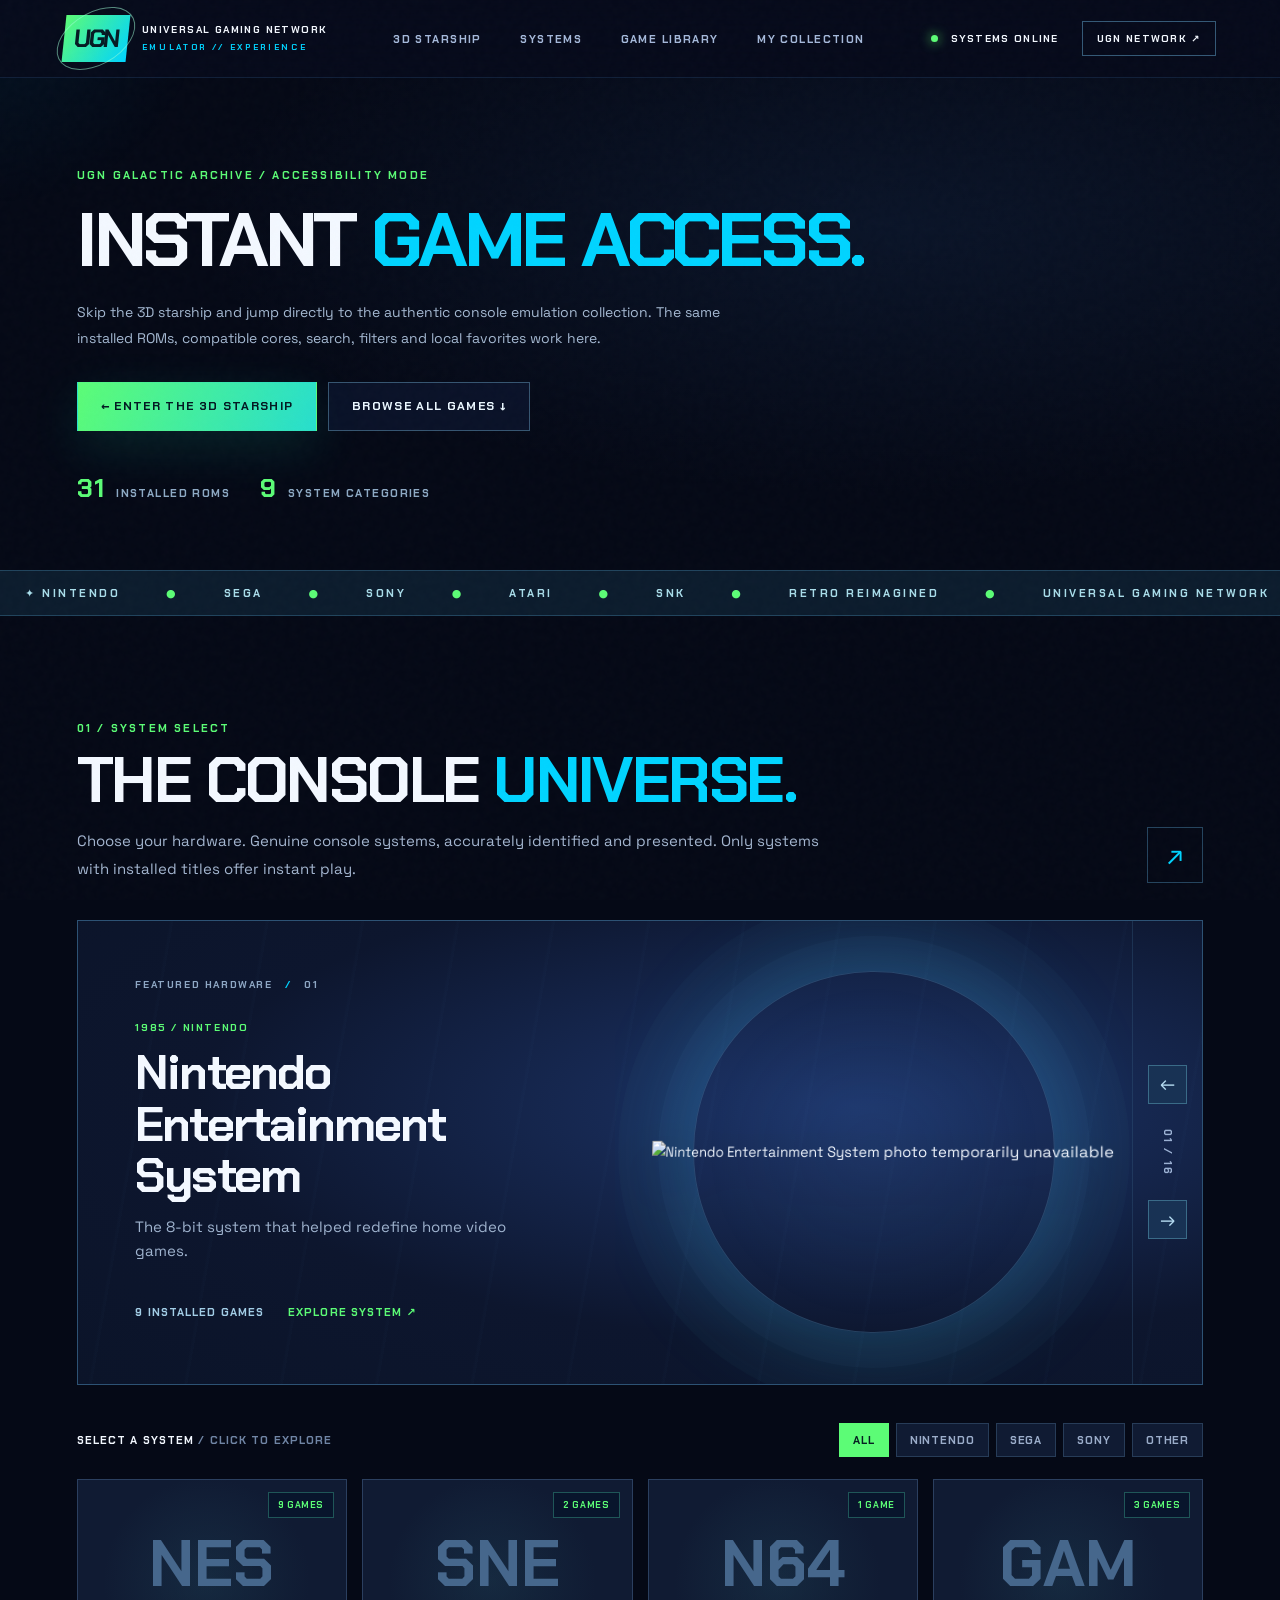
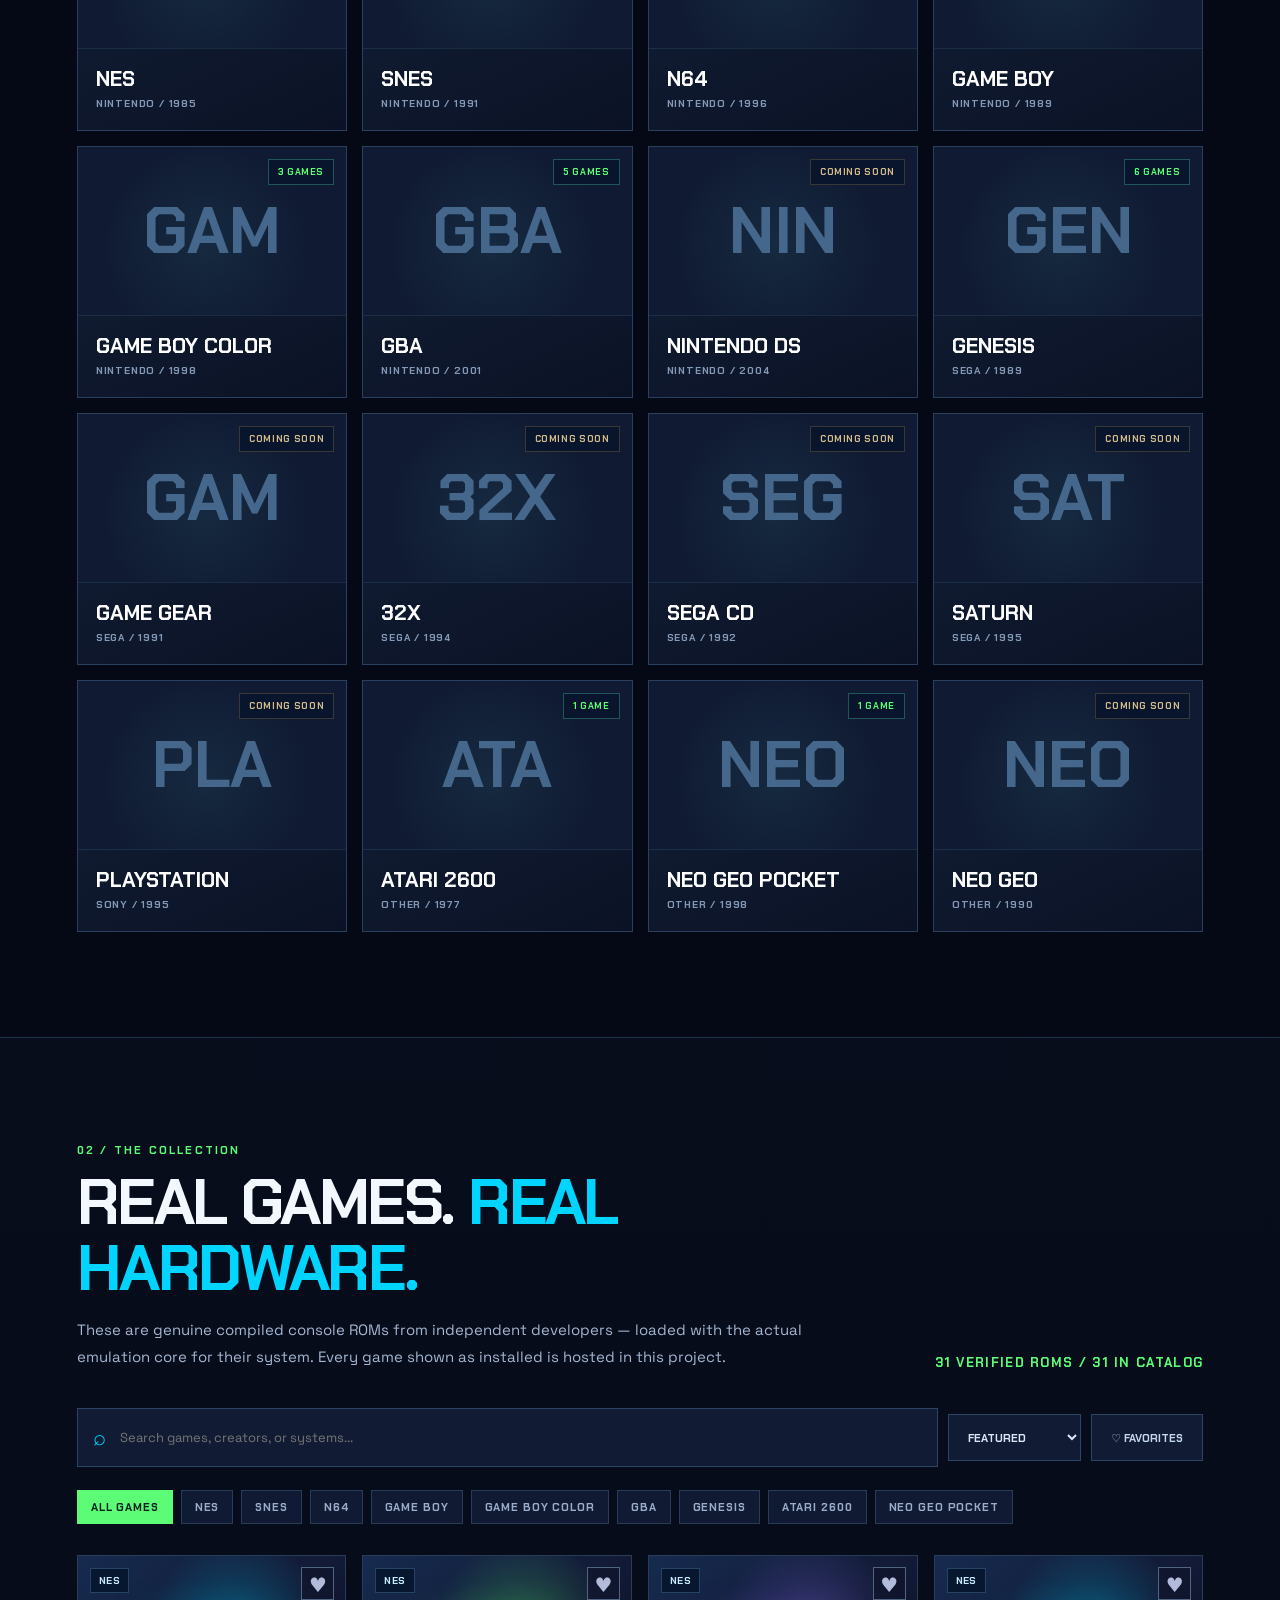
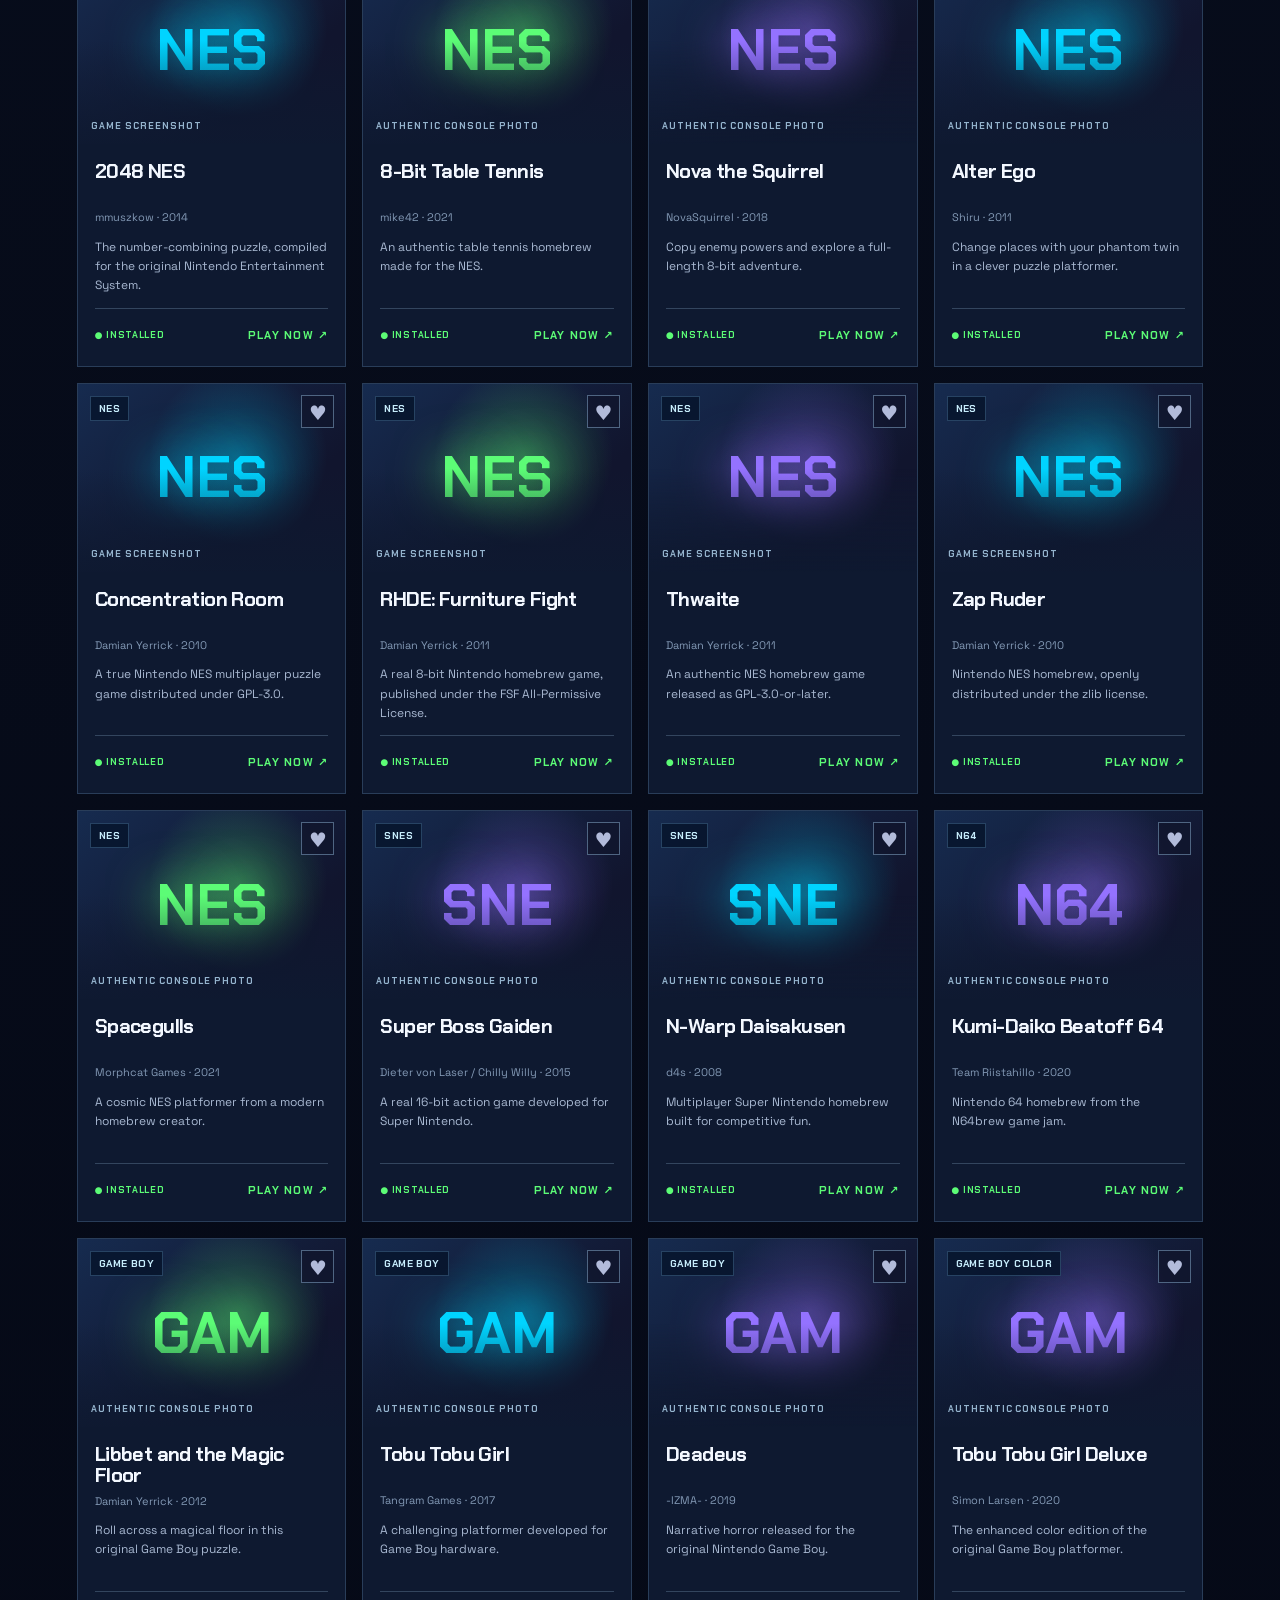
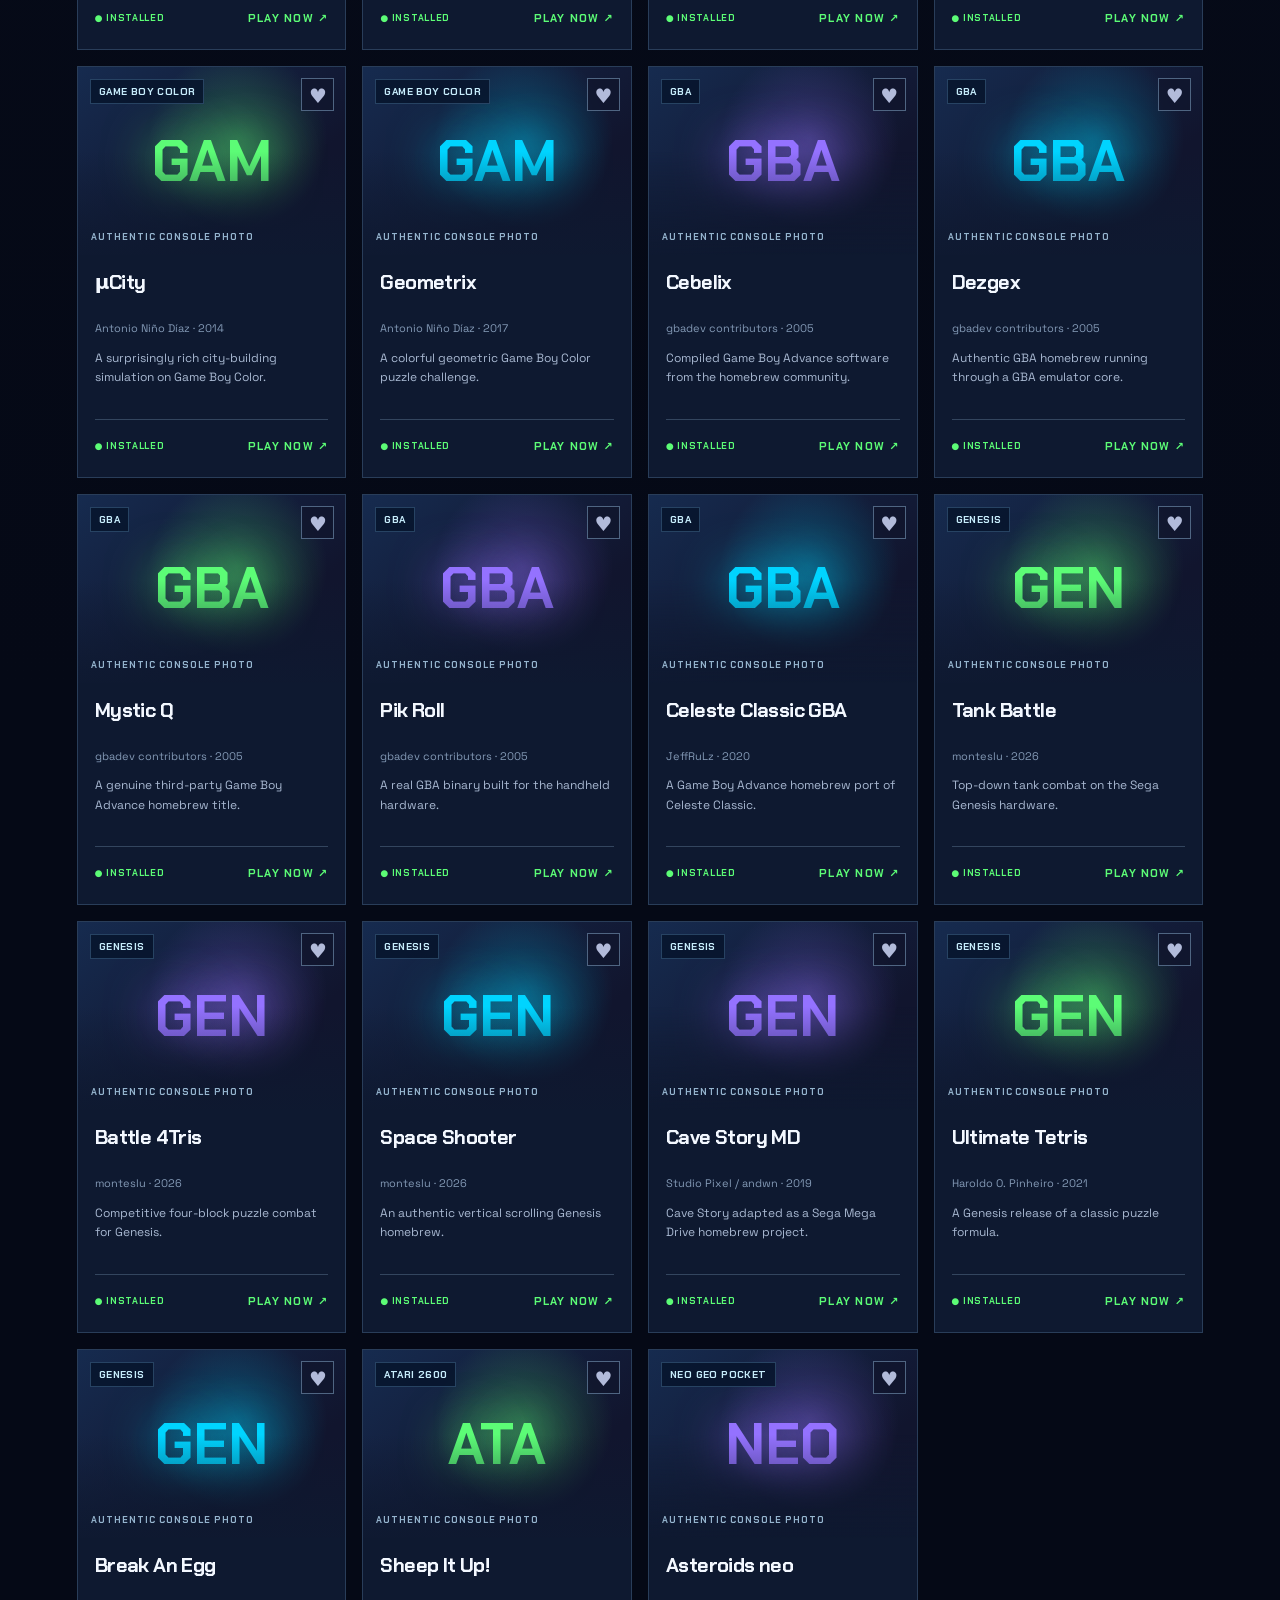
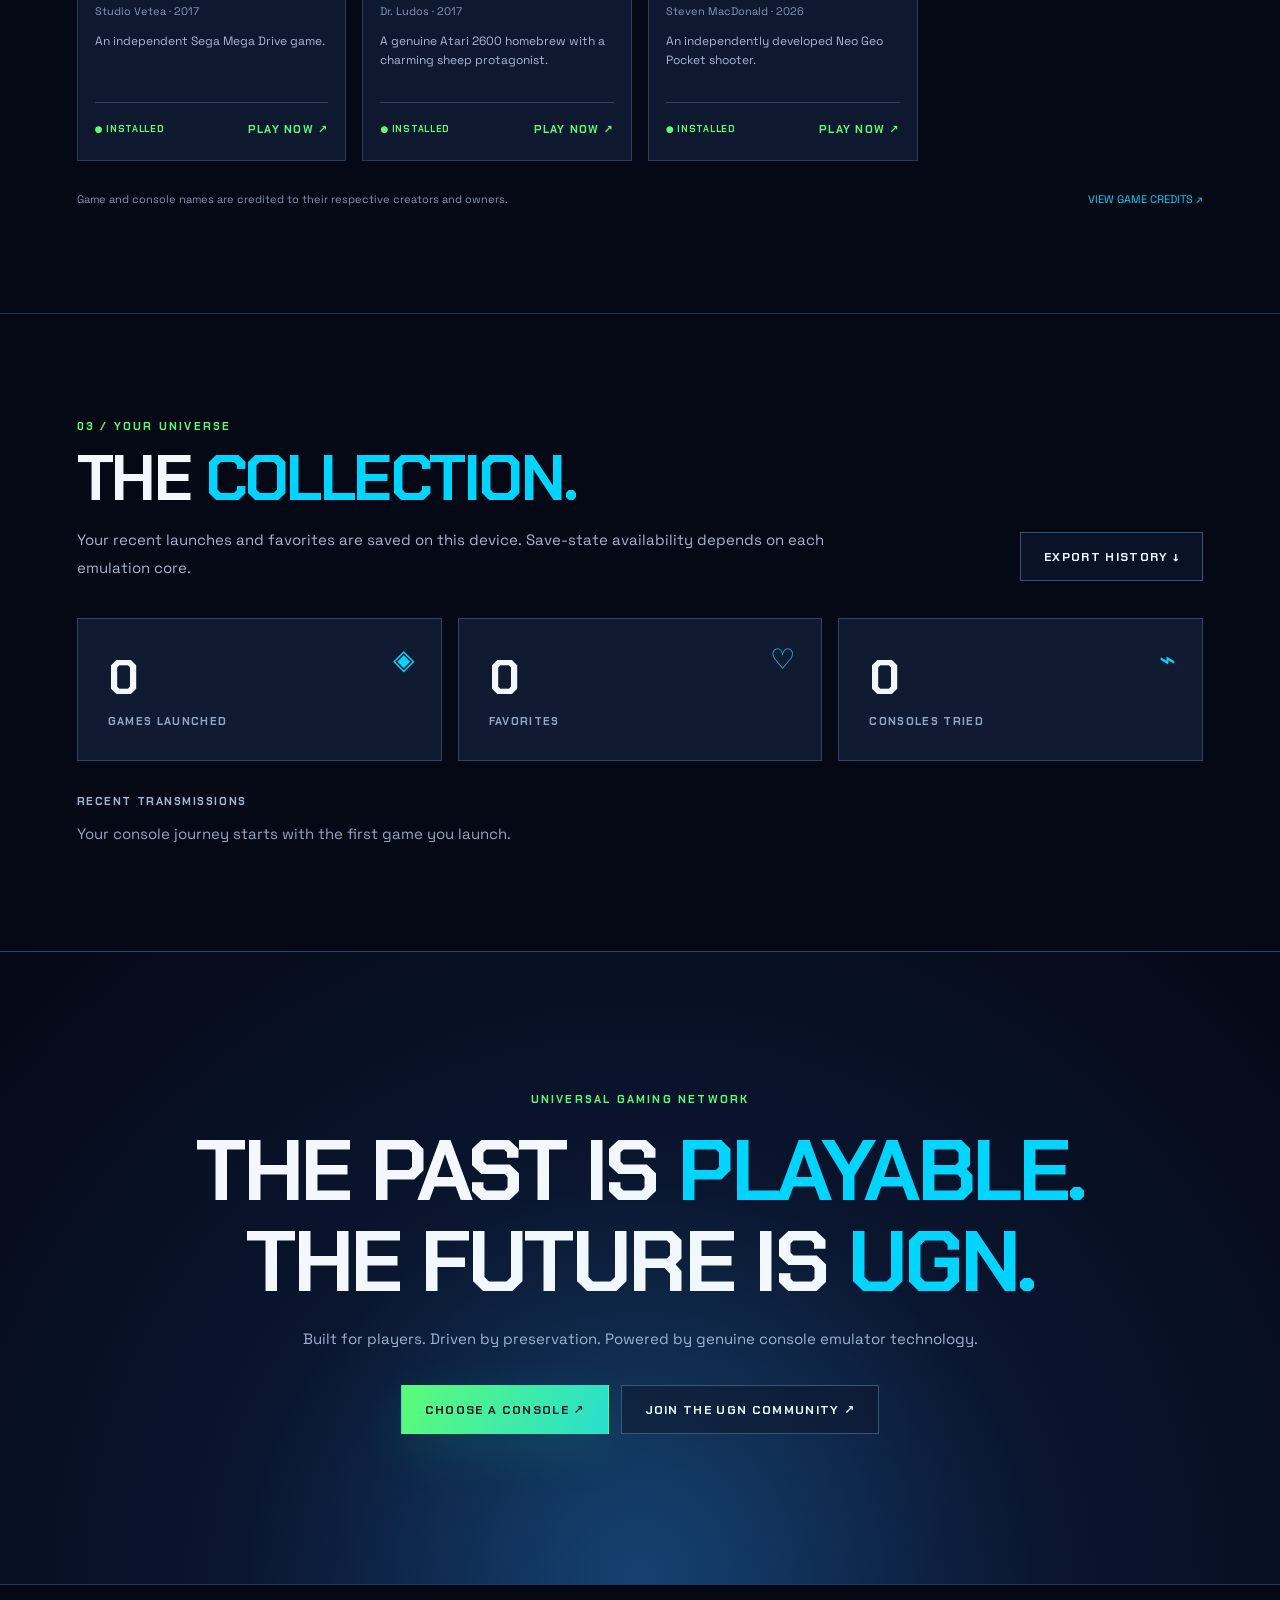
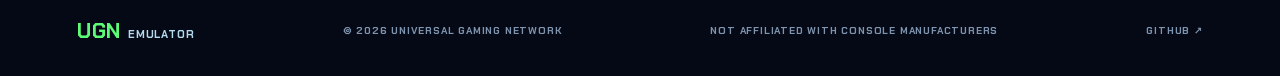
==== library.html @ 81d8388e "Add cinematic per-title game detail viewer with local personal-copy instructions" ====
<!doctype html>
<html lang="en"><head><meta charset="utf-8"><meta name="viewport" content="width=device-width,initial-scale=1"><meta name="theme-color" content="#07091a"><meta name="description" content="UGN Emulator — your universe of real, playable retro console homebrew. Explore an immersive 3D console showroom. No game uploads required."><title>UGN Emulator — Fast 2D Game Library</title><link rel="icon" href="./favicon.svg" type="image/svg+xml"><link rel="preconnect" href="https://fonts.googleapis.com"><link rel="preconnect" href="https://fonts.gstatic.com" crossorigin><link href="https://fonts.googleapis.com/css2?family=Chakra+Petch:wght@400;500;600;700&family=Space+Grotesk:wght@400;500;600;700&display=swap" rel="stylesheet"><link rel="stylesheet" href="./styles.css"><link rel="stylesheet" href="./galactic.css"><link rel="stylesheet" href="./title.css"></head>
<body class="fast-library"><div class="grain" aria-hidden="true"></div><div class="cursor-glow" id="cursor-glow" aria-hidden="true"></div><div id="toast" role="status" aria-live="polite"></div>
<header class="site-header"><a class="wordmark" href="#home" aria-label="UGN Emulator"><span class="logo">UGN<span class="logo-orbit"></span></span><span class="wordmark-text">UNIVERSAL GAMING NETWORK<small>EMULATOR // EXPERIENCE</small></span></a><nav class="primary-nav" aria-label="Primary navigation"><a href="./index.html">3D STARSHIP</a><a href="#systems">SYSTEMS</a><a href="#library">GAME LIBRARY</a><a href="#collection">MY COLLECTION</a></nav><div class="header-actions"><span class="live-dot"></span><span class="header-status">SYSTEMS ONLINE</span><a class="header-link" href="https://universalgaming.us/" target="_blank" rel="noopener noreferrer">UGN NETWORK ↗</a></div><button class="nav-toggle" id="nav-toggle" aria-label="Toggle menu" aria-expanded="false">☰</button></header>
<main><section class="fast-entry" id="home"><div class="section-eyebrow">UGN GALACTIC ARCHIVE / ACCESSIBILITY MODE</div><h1>INSTANT <em>GAME ACCESS.</em></h1><p>Skip the 3D starship and jump directly to the authentic console emulation collection. The same installed ROMs, compatible cores, search, filters and local favorites work here.</p><div class="fast-actions"><a href="./index.html" class="primary-btn">← ENTER THE 3D STARSHIP</a><a href="#library" class="secondary-btn">BROWSE ALL GAMES ↓</a></div><div class="fast-metrics"><span><strong id="hero-games">—</strong> INSTALLED ROMS</span><span><strong id="hero-systems">—</strong> SYSTEM CATEGORIES</span></div></section>
<div class="marquee"><div class="marquee-track">✦ NINTENDO <span>●</span> SEGA <span>●</span> SONY <span>●</span> ATARI <span>●</span> SNK <span>●</span> RETRO REIMAGINED <span>●</span> UNIVERSAL GAMING NETWORK <span>●</span> NINTENDO <span>●</span> SEGA <span>●</span> SONY <span>●</span> ATARI <span>●</span> SNK <span>●</span> RETRO REIMAGINED <span>●</span> UNIVERSAL GAMING NETWORK <span>●</span></div></div>
<section class="section" id="systems"><div class="section-top"><div><div class="section-eyebrow">01 / SYSTEM SELECT</div><h2>THE CONSOLE <em>UNIVERSE.</em></h2><p>Choose your hardware. Genuine console systems, accurately identified and presented. Only systems with installed titles offer instant play.</p></div><div class="section-arrow">↗</div></div><div class="system-feature"><div class="feature-info"><div class="feature-breadcrumb">FEATURED HARDWARE <span> / </span> <b id="feature-index">01</b></div><div class="feature-meta" id="feature-era">1985 — NORTH AMERICA</div><h3 id="feature-title">Nintendo Entertainment System</h3><p id="feature-description">The console that changed the industry.</p><div class="feature-footer"><span id="feature-count">CHECKING LIBRARY</span><button class="text-action" id="feature-explore">EXPLORE SYSTEM ↗</button></div></div><div class="feature-image-wrap" id="feature-image-wrap"><div class="feature-halo"></div><img id="feature-image" src="https://commons.wikimedia.org/wiki/Special:FilePath/NES-Console-Set.jpg?width=960" alt="Authentic Nintendo Entertainment System hardware" loading="lazy"></div><div class="feature-rail"><button id="feature-prev" aria-label="Previous console">←</button><span id="feature-position">01 / 16</span><button id="feature-next" aria-label="Next console">→</button></div></div><div class="system-toolbar"><span>SELECT A SYSTEM <span class="muted">/ CLICK TO EXPLORE</span></span><div class="system-filter"><button class="sys-filter active" data-maker="all">ALL</button><button class="sys-filter" data-maker="Nintendo">NINTENDO</button><button class="sys-filter" data-maker="Sega">SEGA</button><button class="sys-filter" data-maker="Sony">SONY</button><button class="sys-filter" data-maker="Other">OTHER</button></div></div><div class="system-grid" id="system-grid"></div></section>
<section class="section library-section" id="library"><div class="section-top"><div><div class="section-eyebrow">02 / THE COLLECTION</div><h2>REAL GAMES. <em>REAL HARDWARE.</em></h2><p>These are genuine compiled console ROMs from independent developers — loaded with the actual emulation core for their system. Every game shown as installed is hosted in this project.</p></div><div class="library-count" id="library-count">VERIFYING LIBRARY…</div></div><div class="library-tools"><label class="search"><span>⌕</span><input id="game-search" type="search" placeholder="Search games, creators, or systems..." autocomplete="off" aria-label="Search games"></label><select id="game-sort" aria-label="Sort games"><option value="featured">FEATURED</option><option value="az">TITLE A — Z</option><option value="year">RELEASE YEAR</option><option value="system">CONSOLE</option></select><button class="filter-favorites" id="show-favorites" aria-pressed="false">♡ FAVORITES</button></div><div class="platform-pills" id="platform-pills"></div><div id="game-grid" class="game-grid" aria-live="polite"></div><div id="empty-state" class="empty-state" hidden><span>◎</span><h3>NO SIGNAL IN THIS SECTOR</h3><p>Try another console or search term. Only installed, redistributable games appear in the playable library.</p><button id="reset-filters" class="secondary-btn">RESET FILTERS</button></div><div class="library-footer"><span>Game and console names are credited to their respective creators and owners.</span><a href="https://github.com/Universal-Gaming/UGN-Emulator/blob/main/CREDITS.md" target="_blank" rel="noopener noreferrer">VIEW GAME CREDITS ↗</a></div></section>
<section class="section collection-section" id="collection"><div class="section-top"><div><div class="section-eyebrow">03 / YOUR UNIVERSE</div><h2>THE <em>COLLECTION.</em></h2><p>Your recent launches and favorites are saved on this device. Save-state availability depends on each emulation core.</p></div><button class="secondary-btn export-button" id="export-history">EXPORT HISTORY ↓</button></div><div class="collection-stats"><div><span>◈</span><strong id="stat-played">0</strong><small>GAMES LAUNCHED</small></div><div><span>♡</span><strong id="stat-favorites">0</strong><small>FAVORITES</small></div><div><span>⌁</span><strong id="stat-consoles">0</strong><small>CONSOLES TRIED</small></div></div><div class="recent-head">RECENT TRANSMISSIONS</div><div id="recent-list" class="recent-list"></div></section>
<section class="end-section"><div class="end-glow"></div><div class="section-eyebrow">UNIVERSAL GAMING NETWORK</div><h2>THE PAST IS <em>PLAYABLE.</em><br>THE FUTURE IS <em>UGN.</em></h2><p>Built for players. Driven by preservation. Powered by genuine console emulator technology.</p><div class="end-actions"><a class="primary-btn" href="#systems">CHOOSE A CONSOLE ↗</a><a class="secondary-btn" href="https://discord.universalgaming.us/" target="_blank" rel="noopener noreferrer">JOIN THE UGN COMMUNITY ↗</a></div></section></main>
<footer><a href="#home" class="footer-logo">UGN <span>EMULATOR</span></a><span>© 2026 UNIVERSAL GAMING NETWORK</span><span>NOT AFFILIATED WITH CONSOLE MANUFACTURERS</span><a href="https://github.com/Universal-Gaming/UGN-Emulator" target="_blank" rel="noopener noreferrer">GITHUB ↗</a></footer>
<dialog id="title-dialog" class="title-dialog" aria-labelledby="title-name">
  <div class="title-overlay">
    <div class="title-header"><span>UGN GALACTIC ARCHIVE <b>/ AUTHENTIC CONSOLE SOFTWARE</b></span><button id="title-close" aria-label="Close game details">✕</button></div>
    <div class="title-overview">
      <div class="title-artwork"><div class="title-artwork-halo"></div><img id="title-art" alt="" hidden><div class="title-art-caption" id="title-art-caption">AUTHENTIC CONSOLE ART</div></div>
      <div class="title-summary"><span id="title-platform" class="title-platform">NINTENDO / NES</span><div id="title-status" class="title-status">CHECKING INSTALLATION</div><h2 id="title-name">CHOOSE YOUR GAME.</h2><p class="title-description" id="title-description">Browse real console games.</p><div class="title-facts"><div><small>PLATFORM</small><strong id="title-console">—</strong></div><div><small>RELEASE</small><strong id="title-year">—</strong></div><div><small>CREATOR / PUBLISHER</small><strong id="title-creator">—</strong></div></div><div class="title-actions"><button id="title-boot" class="primary-btn">PLAY INSTALLED ROM ↗</button><button id="title-favorite" class="secondary-btn">♡ ADD FAVORITE</button></div></div>
    </div>
    <div class="own-copy-container" id="own-copy-container">
      <div class="own-copy-mark">◈ LOCAL FILES ONLY</div><div class="own-copy-body">
        <h3 id="own-copy-heading">PLAY WITH YOUR OWN COPY</h3><p id="own-copy-explainer">This game isn't distributed by UGN. You can play a compatible copy you've lawfully obtained by selecting its file on your device. The ROM is never uploaded.</p>
        <div class="own-copy-steps"><div><span>01</span><p>Obtain a lawful copy of the game and any required BIOS from hardware or a licensed source.</p></div><div><span>02</span><p id="own-copy-ext">Select a compatible game file. Check the console format and browser compatibility.</p></div><div><span>03</span><p>Click <b>Boot My Copy</b>. UGN sends the file directly to the emulator inside this browser session. Nothing is sent to our server.</p></div></div>
        <div class="own-copy-inputs"><label>SELECT YOUR GAME FILE <input type="file" id="own-copy-file"></label><label id="own-copy-bios-group" hidden>SELECT YOUR OWN BIOS (IF REQUIRED)<input type="file" id="own-copy-bios"></label></div>
        <button id="own-copy-boot" class="primary-btn title-copy-launch" disabled>BOOT MY COPY ↗</button><p class="own-copy-caution" id="own-copy-caution">Browser compatibility varies. Commercial ROM downloads are not supplied by UGN.</p>
      </div>
    </div>
  </div>
</dialog>
<dialog id="game-dialog" class="game-dialog"><div class="player-top"><div class="player-ident"><span id="player-system">CONSOLE EMULATION</span><h3 id="player-title">LOADING</h3></div><div class="player-actions"><button id="player-fullscreen" title="Fullscreen" aria-label="Fullscreen">⛶</button><button id="player-close" title="Exit game" aria-label="Exit game">✕</button></div></div><div id="player-viewport" class="player-viewport"></div><div class="player-bottom"><span class="player-live"><i></i><span id="player-status">INITIALIZING CORE</span></span><span>ESC / ✕ TO CLOSE</span></div></dialog>
<script type="module" src="./app.js"></script></body></html>
---- styles.css ----
:root{color-scheme:dark;--bg:#050916;--surface:#0c1224;--panel:#101930;--border:#263451;--text:#f3f8ff;--muted:#91a5c4;--cyan:#00d4ff;--lime:#5cfc76;--violet:#9472ff;--sans:"Space Grotesk",system-ui,sans-serif;--display:"Chakra Petch",system-ui,sans-serif}*{box-sizing:border-box}html{scroll-behavior:smooth;scroll-padding-top:85px}body{margin:0;color:var(--text);background:var(--bg);font:15px/1.6 var(--sans);overflow-x:hidden}button,a,input,select{font:inherit}button{cursor:pointer}button,a{touch-action:manipulation}a{color:inherit;text-decoration:none}button:focus-visible,a:focus-visible,input:focus-visible,select:focus-visible{outline:2px solid var(--lime);outline-offset:3px}h1,h2,h3,h4{font-family:var(--display);line-height:1.04;letter-spacing:-.04em;margin:0}h2{font-size:clamp(39px,5vw,78px)}em{color:var(--cyan);font-style:normal}.grain{position:fixed;inset:0;z-index:200;pointer-events:none;opacity:.055;background-image:url("data:image/svg+xml,%3Csvg viewBox='0 0 180 180' xmlns='http://www.w3.org/2000/svg'%3E%3Cfilter id='n'%3E%3CfeTurbulence type='fractalNoise' baseFrequency='.7' numOctaves='3' stitchTiles='stitch'/%3E%3C/filter%3E%3Crect width='100%25' height='100%25' filter='url(%23n)' opacity='.35'/%3E%3C/svg%3E")}.cursor-glow{position:fixed;pointer-events:none;z-index:0;width:450px;height:450px;border-radius:50%;background:radial-gradient(circle,#01abce12,transparent 65%);transform:translate(-50%,-50%)}.site-header{height:78px;padding:0 clamp(20px,5vw,84px);display:flex;align-items:center;justify-content:space-between;position:sticky;top:0;z-index:40;background:#070c1ce8;border-bottom:1px solid #22416666;backdrop-filter:blur(22px)}.wordmark{display:flex;align-items:center;gap:14px}.logo{position:relative;isolation:isolate;padding:7px 10px;font:700 25px var(--display);letter-spacing:-.11em;color:#061b24;background:linear-gradient(120deg,#5cfc76,#00d4ff);transform:skew(-6deg)}.logo-orbit{position:absolute;inset:-4px -9px;border:1px solid #9cfdd588;border-radius:50%;transform:rotate(-30deg);z-index:-1}.wordmark-text{font:700 10px var(--display);letter-spacing:.14em;line-height:1.25}.wordmark-text small{display:block;color:var(--cyan);letter-spacing:.32em;margin-top:6px}.primary-nav{display:flex;gap:clamp(16px,3vw,55px)}.primary-nav a{font:700 11px var(--display);letter-spacing:.13em;color:#a5b9da;transition:.2s}.primary-nav a:hover{color:var(--lime)}.header-actions{display:flex;align-items:center;gap:13px;font:700 10px var(--display);letter-spacing:.13em}.live-dot{background:var(--lime);width:7px;height:7px;border-radius:50%;box-shadow:0 0 12px var(--lime)}.header-link{border:1px solid #345976;padding:10px 14px;margin-left:10px;transition:.2s}.header-link:hover{border-color:var(--cyan)}.nav-toggle{display:none;background:none;color:white;border:0;font-size:22px}.hero{height:min(830px,calc(100svh - 78px));min-height:650px;position:relative;isolation:isolate;overflow:hidden;background:radial-gradient(ellipse at 70% 42%,#18265b,#070d24 45%,#050916 95%)}.cosmos{position:absolute;inset:0;z-index:-3;overflow:hidden}.cosmos canvas{display:block;width:100%;height:100%}.cosmos-fallback{position:absolute;inset:0;background:radial-gradient(circle at 67% 42%,#442376 0,transparent 27%),radial-gradient(circle at 76% 52%,#044c6a 0,transparent 32%)}.hero-vignette{position:absolute;inset:0;z-index:-1;background:linear-gradient(90deg,#050916 1%,#050916e8 32%,#05091628 72%),linear-gradient(0deg,#050916 0,transparent 23%);pointer-events:none}.hero-inner{padding:clamp(90px,10.6vh,152px) 6.8vw 105px;position:relative;z-index:2;width:min(850px,72%)}.eyebrow,.section-eyebrow{font:700 11px var(--display);letter-spacing:.2em;color:var(--lime)}.eyebrow-line{display:inline-block;width:30px;height:1px;background:var(--lime);vertical-align:middle;margin-right:10px}.eyebrow-dot{color:var(--cyan);margin:0 6px}.hero-overline{font:700 11px var(--display);color:#98abc9;letter-spacing:.24em;margin:35px 0 19px}.hero h1{font-size:clamp(56px,7.2vw,114px);letter-spacing:-.075em;line-height:.96;max-width:1000px;text-shadow:0 7px 45px #01040f}.hero h1 em{color:var(--lime)}.hero-copy{max-width:510px;font-size:15px;color:#b0c1d8;line-height:1.9;margin:27px 0}.hero-buttons,.end-actions{display:flex;gap:12px;flex-wrap:wrap}.primary-btn,.secondary-btn{display:inline-flex;gap:28px;align-items:center;justify-content:center;border:1px solid transparent;padding:15px 23px;min-height:49px;font:700 12px var(--display);letter-spacing:.11em;text-transform:uppercase;transition:transform .2s,border-color .2s,background .2s}.primary-btn:hover,.secondary-btn:hover{transform:translateY(-3px)}.primary-btn{color:#031922;background:linear-gradient(115deg,var(--lime),#27dece);box-shadow:0 16px 50px #1aefb71f}.secondary-btn{background:#0d1731b0;border-color:#365571;color:#eaf7ff}.secondary-btn:hover{border-color:var(--cyan)}.hero-metrics{display:flex;gap:clamp(25px,3vw,58px);margin-top:47px}.hero-metrics div{border-left:1px solid #346e83;padding-left:16px}.hero-metrics strong{display:block;font:700 34px var(--display)}.hero-metrics small{font:700 10px var(--display);color:#8299b8;letter-spacing:.16em}.hero-side{position:absolute;right:32px;top:50%;transform:translateY(-50%);writing-mode:vertical-rl;display:flex;align-items:center;gap:17px;color:#6d8da7;font:700 9px var(--display);letter-spacing:.16em}.hero-side-line{height:65px;width:1px;background:var(--cyan)}.hero-bottom{position:absolute;bottom:29px;left:6.8vw;right:6.8vw;display:flex;justify-content:space-between;gap:20px;color:#6d8faa;font:700 10px var(--display);letter-spacing:.16em}.hero-bottom span:nth-child(2){color:var(--lime);font-size:22px}.marquee{background:#0c1c2d;border-block:1px solid #21445d;overflow:hidden;color:#a9ddea}.marquee-track{width:max-content;padding:15px 25px;font:700 11px var(--display);letter-spacing:.23em;white-space:nowrap;animation:marquee 45s linear infinite}.marquee-track span{margin:0 40px;color:var(--lime)}@keyframes marquee{to{transform:translateX(-50%)}}.section{max-width:1590px;margin:auto;padding:105px clamp(22px,6vw,105px)}.section-top{display:flex;justify-content:space-between;align-items:end;gap:30px;margin-bottom:37px}.section-top h2{margin:13px 0}.section-top p{max-width:770px;color:#a4b6d0;line-height:1.85;margin:0}.section-arrow{border:1px solid #25445e;color:var(--cyan);width:56px;height:56px;display:grid;place-items:center;font-size:27px;flex-shrink:0}.system-feature{min-height:395px;display:grid;grid-template-columns:1.04fr 1fr 70px;position:relative;overflow:hidden;border:1px solid #2d5274;background:radial-gradient(ellipse at 69% 40%,#1d356a,#0d162e 60%,#0b1429)}.system-feature:before{content:"";position:absolute;inset:0;opacity:.32;background:repeating-linear-gradient(100deg,transparent 0 90px,#5397d10f 92px 94px);pointer-events:none}.feature-info{padding:clamp(24px,4.5vw,66px);position:relative;z-index:2;display:flex;flex-direction:column;justify-content:center}.feature-breadcrumb,.feature-meta{font:700 10px var(--display);letter-spacing:.16em;color:#8fa8c5}.feature-breadcrumb span{color:var(--cyan);margin:0 8px}.feature-meta{color:var(--lime);margin-top:30px}.feature-info h3{font-size:clamp(30px,3.8vw,58px);margin:13px 0;line-height:1.06}.feature-info p{max-width:410px;color:#9fb3ce;margin:0 0 35px}.feature-footer{display:flex;align-items:center;gap:24px;flex-wrap:wrap}.feature-footer span{color:#a2cde6;font:700 11px var(--display);letter-spacing:.1em}.text-action{border:0;background:transparent;color:var(--lime);font:700 11px var(--display);letter-spacing:.1em;padding:7px 0}.feature-image-wrap{position:relative;display:grid;place-items:center;perspective:900px;overflow:hidden}.feature-halo{position:absolute;width:70%;aspect-ratio:1;border:1px solid #4c80a866;border-radius:50%;box-shadow:0 0 0 35px #59bfed08,0 0 0 75px #59bfed06,0 0 100px #31b8e74f;background:radial-gradient(circle,#3867a520,transparent 65%)}.feature-image-wrap img{width:95%;max-height:360px;object-fit:contain;position:relative;z-index:2;filter:drop-shadow(0 28px 30px #010713a9);transform:rotateY(-15deg) rotateX(5deg);transition:transform .55s}.feature-image-wrap:hover img{transform:rotateY(4deg) rotateX(-3deg) scale(1.07)}.feature-rail{border-left:1px solid #38608355;display:flex;flex-direction:column;justify-content:center;align-items:center;gap:25px;z-index:3}.feature-rail button{background:#183254;color:#b5dcf2;border:1px solid #3a6b88;width:39px;height:39px;font-size:19px}.feature-rail button:hover{border-color:var(--lime);color:var(--lime)}.feature-rail span{writing-mode:vertical-rl;white-space:nowrap;font:700 11px var(--display);letter-spacing:.16em;color:#9bb1d3}.system-toolbar{display:flex;justify-content:space-between;align-items:center;gap:25px;margin:38px 0 22px;font:700 11px var(--display);letter-spacing:.1em}.muted{color:#7085a5}.system-filter{display:flex;flex-wrap:wrap;gap:7px}.sys-filter,.platform-pills button{border:1px solid #273c58;color:#9badca;background:#101b33;padding:9px 13px;font:700 11px var(--display);letter-spacing:.08em;transition:.2s}.sys-filter:hover,.platform-pills button:hover{border-color:#3a9ab3;color:white}.sys-filter.active,.platform-pills button.active{border-color:var(--lime);color:#062022;background:var(--lime)}.system-grid{display:grid;grid-template-columns:repeat(4,minmax(0,1fr));gap:15px}.system-card{position:relative;min-width:0;text-align:left;background:linear-gradient(155deg,#132139,#0b1225);border:1px solid #2b3f5f;color:white;padding:0;overflow:hidden;transition:transform .2s,border-color .2s;transform-style:preserve-3d}.system-card:hover{transform:translateY(-7px);border-color:var(--cyan)}.system-img{height:168px;background:radial-gradient(circle at 48% 60%,#244e654b,#101b33 60%);overflow:hidden;display:grid;place-items:center}.system-img img{max-width:90%;width:100%;height:150px;object-fit:contain;filter:drop-shadow(0 12px 20px #020510c9);transition:transform .3s}.system-card:hover .system-img img{transform:scale(1.09) rotate(-3deg)}.system-noimage{font:700 65px var(--display);color:#46678c}.system-card-body{padding:16px 18px 20px;border-top:1px solid #2f4b6766}.system-name{font:700 21px var(--display)}.system-sub{font:700 10px var(--display);color:#8399b6;margin-top:5px;letter-spacing:.08em}.system-status{position:absolute;top:12px;right:12px;z-index:3;background:#08152ce9;color:var(--lime);padding:6px 9px;border:1px solid #4fd9b255;font:700 9px var(--display);letter-spacing:.07em}.system-card.soon .system-status{color:#d3bb8c;border-color:#9d7e4655}.library-section{border-top:1px solid #1f344c;background:linear-gradient(#0c152850,#050916 70%)}.library-count{font:700 13px var(--display);color:var(--lime);letter-spacing:.1em;white-space:nowrap}.library-tools{display:flex;gap:10px;align-items:center}.search{display:flex;align-items:center;gap:12px;flex:1;background:#111c34;border:1px solid #2d4565;padding:11px 15px}.search span{font-size:22px;color:var(--cyan)}.search input{border:0;background:none;outline:none;color:white;width:100%;font:13px var(--sans)}.library-tools select{min-height:47px;background:#111c34;color:#dbe7f8;border:1px solid #2d4565;padding:0 15px;font:700 11px var(--display)}.filter-favorites{border:1px solid #2d4565;background:#111c34;color:#c4d6ed;min-height:47px;padding:0 19px;font:700 11px var(--display)}.filter-favorites.active{border-color:#f77eb4;color:#ff9dc4}.platform-pills{display:flex;gap:8px;flex-wrap:wrap;margin:23px 0 31px}.game-grid{display:grid;grid-template-columns:repeat(4,minmax(0,1fr));gap:16px}.game-card{border:1px solid #293d59;background:#0e1930;min-width:0;overflow:hidden;transition:transform .23s,border-color .23s,box-shadow .23s}.game-card:hover{transform:translateY(-6px);border-color:#4d98bb;box-shadow:0 15px 55px #0206149a}.game-art{height:188px;position:relative;display:grid;place-items:center;overflow:hidden;isolation:isolate;background:linear-gradient(140deg,#162b4f,#11152e 70%)}.game-art:before{content:"";position:absolute;inset:0;background:radial-gradient(circle at 60% 38%,var(--art,#4b70c0) 0,transparent 45%);opacity:.28;z-index:-1}.game-art:after{content:"";position:absolute;inset:0;background:linear-gradient(0deg,#0e1930e8,transparent 55%);pointer-events:none}.game-art img{max-width:94%;width:100%;height:162px;object-fit:contain;filter:drop-shadow(0 12px 24px #0009);transition:transform .35s}.game-card:hover .game-art img{transform:scale(1.08)}.art-placeholder{font:700 57px var(--display);color:var(--art,#9acdff);text-shadow:0 0 50px var(--art,#5b91c2)}.art-note{position:absolute;z-index:2;bottom:12px;left:13px;color:#95b4ce;font:700 9px var(--display);letter-spacing:.11em}.game-system{position:absolute;z-index:2;top:12px;left:12px;border:1px solid #4b779c77;background:#06142cd9;color:#c7edfc;padding:5px 8px;font:700 10px var(--display);letter-spacing:.04em}.game-favorite{position:absolute;z-index:3;top:11px;right:11px;background:#10162dcf;border:1px solid #4f6582;color:#b2bbda;font-size:20px;width:33px;height:33px}.game-favorite.saved{color:#ff8fbd;border-color:#f38fbe}.game-info{padding:17px 17px 19px}.game-info h3{font-size:20px;letter-spacing:-.03em;min-height:41px}.game-byline{color:#8399b5;font-size:11px;margin-top:7px}.game-description{font-size:12px;line-height:1.6;color:#a8b8d1;min-height:59px;margin:11px 0}.game-bottom{display:flex;justify-content:space-between;align-items:center;gap:8px;border-top:1px solid #33455e;padding-top:14px}.rom-state{font:700 9px var(--display);color:var(--lime);letter-spacing:.08em}.rom-state.checking{color:#afc4d8}.game-play{padding:5px 0;border:0;background:none;color:var(--lime);font:700 11px var(--display);letter-spacing:.11em;white-space:nowrap}.game-play:hover{color:white}.game-play:disabled{color:#8290a8;cursor:not-allowed}.empty-state{text-align:center;border:1px dashed #355576;padding:70px 15px}.empty-state span{display:block;font-size:53px;color:var(--cyan)}.empty-state h3{font-size:27px;margin:15px}.empty-state p{color:#91a5c4}.library-footer{display:flex;justify-content:space-between;gap:20px;margin-top:30px;color:#8197b4;font-size:11px}.library-footer a{color:var(--cyan)}.collection-section{border-top:1px solid #233550}.collection-stats{display:grid;grid-template-columns:repeat(3,1fr);gap:16px}.collection-stats>div{padding:28px 30px;border:1px solid #2e4564;background:#101a31;position:relative}.collection-stats span{position:absolute;right:26px;top:18px;color:var(--cyan);font-size:28px}.collection-stats strong{font:700 47px var(--display);display:block}.collection-stats small{font:700 11px var(--display);color:#92a7c1;letter-spacing:.12em}.recent-head{margin:33px 0 14px;font:700 11px var(--display);color:#9dbad5;letter-spacing:.14em}.recent-list{display:flex;gap:10px;flex-wrap:wrap}.recent-list button{background:#131f37;border:1px solid #2c506b;color:#bce7fd;padding:11px 14px;font:700 11px var(--display)}.end-section{position:relative;overflow:hidden;text-align:center;padding:140px 25px 150px;border-top:1px solid #254565;background:radial-gradient(ellipse at 50% 100%,#143d70,#0a152f 45%,#050916)}.end-glow{position:absolute;inset:0;background:radial-gradient(circle at 50% 80%,#41f0d30a,transparent 40%);pointer-events:none}.end-section h2{font-size:clamp(43px,6.8vw,100px);margin:20px auto}.end-section p{color:#9db3d0}.end-actions{justify-content:center;margin-top:34px}footer{padding:32px clamp(22px,6vw,100px);display:flex;flex-wrap:wrap;gap:25px;align-items:center;justify-content:space-between;color:#7f95af;border-top:1px solid #203752;font:700 10px var(--display);letter-spacing:.08em}.footer-logo{font-size:21px;color:var(--lime)}.footer-logo span{font-size:11px;color:#b4daf0}.game-dialog{padding:0;width:min(96vw,1280px);max-width:1280px;max-height:94dvh;overflow:hidden;background:#050b1b;color:white;border:1px solid #3b698b;box-shadow:0 40px 125px #000}.game-dialog::backdrop{background:#01040fef;backdrop-filter:blur(15px)}.player-top{height:78px;display:flex;align-items:center;justify-content:space-between;background:#101c35;border-bottom:1px solid #2d4e6a;padding:0 26px}.player-ident span{font:700 10px var(--display);color:var(--lime);letter-spacing:.16em}.player-ident h3{font-size:22px;margin-top:4px}.player-actions{display:flex;gap:8px}.player-actions button{background:#1a2c45;color:white;border:1px solid #45627e;font-size:22px;width:41px;height:41px}.player-viewport{height:min(70dvh,760px);background:#02050d;position:relative}.player-viewport iframe{width:100%;height:100%;border:0}.player-bottom{padding:12px 23px;background:#0d172c;display:flex;align-items:center;justify-content:space-between;gap:20px;color:#8fb0cd;font:700 10px var(--display);letter-spacing:.07em}.player-live i{display:inline-block;width:6px;height:6px;background:var(--lime);border-radius:50%;margin-right:10px}.player-error{padding:30px;max-width:750px;margin:auto;text-align:center;color:#d6e8ff}.player-error h3{font-size:25px}.player-error p{color:#a1bad2}#toast{position:fixed;bottom:22px;left:50%;z-index:100;max-width:min(600px,90vw);padding:12px 22px;border:1px solid #43839e;background:#0c2738;color:white;box-shadow:0 20px 60px #0009;opacity:0;transform:translate(-50%,30px);transition:.25s;pointer-events:none;font:12px var(--display)}#toast.show{opacity:1;transform:translate(-50%,0)}
@media(max-width:1100px){.header-status{display:none}.system-grid,.game-grid{grid-template-columns:repeat(3,minmax(0,1fr))}.hero-inner{width:min(760px,85%)}.hero-vignette{background:linear-gradient(90deg,#050916f7 0,#050916c0 54%,#0509162c 88%),linear-gradient(0deg,#050916,transparent 20%)}}@media(max-width:800px){.site-header{height:68px}.primary-nav{display:none;position:absolute;top:68px;left:0;right:0;padding:25px;background:#0a142b;flex-direction:column}.primary-nav.open{display:flex}.header-link{display:none}.nav-toggle{display:block}.hero{min-height:690px;height:auto}.hero-inner{padding:105px 25px 115px;width:min(660px,98%)}.hero h1{font-size:clamp(50px,10vw,80px)}.hero-side{display:none}.hero-bottom{left:25px;right:25px}.section{padding:75px 24px}.section-top{align-items:start}.system-feature{grid-template-columns:1fr;min-height:0}.feature-info{padding:28px}.feature-image-wrap{height:270px;grid-row:1}.feature-image-wrap img{max-height:260px;width:75%}.feature-rail{position:absolute;right:14px;top:14px;flex-direction:row;border:0}.feature-rail span{writing-mode:initial}.system-grid,.game-grid{grid-template-columns:repeat(2,minmax(0,1fr))}.system-toolbar{align-items:start;flex-direction:column}.library-tools{flex-wrap:wrap}.search{flex-basis:100%}.game-art{height:180px}.player-viewport{height:65dvh}}@media(max-width:500px){.wordmark-text{font-size:9px}.logo{font-size:21px}.hero-overline{letter-spacing:.1em}.hero-metrics{gap:16px}.hero-metrics strong{font-size:26px}.hero-metrics small{font-size:8px}.hero-copy{font-size:13px}.hero-buttons .primary-btn,.hero-buttons .secondary-btn{font-size:10px;gap:10px}.section-top h2{font-size:43px}.section-arrow{display:none}.system-grid{gap:9px}.system-img{height:118px}.system-img img{height:110px}.system-card-body{padding:11px}.system-name{font-size:15px}.system-sub{font-size:9px}.game-grid{gap:10px}.game-art{height:129px}.game-art img{height:121px}.game-info{padding:12px}.game-info h3{font-size:16px;min-height:38px}.game-description{font-size:11px;min-height:70px}.game-byline{font-size:10px}.game-bottom{flex-wrap:wrap}.collection-stats{gap:8px}.collection-stats>div{padding:20px 9px}.collection-stats span{font-size:15px;right:7px;top:6px}.collection-stats strong{font-size:29px}.collection-stats small{font-size:8px}.player-top{padding:0 10px;height:68px}.player-ident h3{font-size:16px}.player-actions button{width:34px;height:34px}.library-footer{flex-direction:column}.end-section{padding-block:100px}}@media(prefers-reduced-motion:reduce){html{scroll-behavior:auto}*,*:before,*:after{animation-duration:.01ms!important;transition-duration:.01ms!important}}
---- galactic.css ----
/* UGN GALACTIC ARCHIVE — immersive world interface. Responsive and keyboard navigable. */
.galactic-world{position:relative;isolation:isolate;min-height:min(980px,calc(100svh - 78px));height:max(790px,calc(100svh - 78px));overflow:hidden;background:#030816;color:#f0f7ff}
.galactic-stage{position:absolute;inset:0;z-index:-4;background:radial-gradient(circle at 65% 40%,#142a52,#040a19 70%);cursor:grab;touch-action:pan-y}
.galactic-stage canvas{width:100%;height:100%;display:block}
.galactic-stage:active{cursor:grabbing}
.galactic-fallback{position:absolute;inset:0;overflow:hidden;background:radial-gradient(ellipse at 60% 50%,#192b5a,#05091a 64%)}
.planet-disc{position:absolute;width:min(460px,48vw);aspect-ratio:1;border-radius:50%;right:15%;top:11%;background:radial-gradient(circle at 35% 30%,#38adce,#246293 45%,#091831 75%);box-shadow:0 0 120px #27d8e049,0 0 0 30px #16e5ff0b;opacity:.7}
.fallback-horizon{position:absolute;bottom:-35%;left:-15%;width:130%;height:62%;border:3px solid #119fb659;transform:perspective(450px) rotateX(60deg);background:repeating-linear-gradient(90deg,#0b6b7831 0 1px,transparent 1px 85px),repeating-linear-gradient(0deg,#0b6b7831 0 1px,transparent 1px 85px)}
.fallback-stars{position:absolute;inset:0;opacity:.6;background-image:radial-gradient(circle,#98e6ffbb 1px,transparent 1px),radial-gradient(circle,#d5cbff88 1px,transparent 1px);background-size:87px 113px,137px 97px;background-position:6px 12px,45px 43px}
.world-vignette{position:absolute;inset:0;pointer-events:none;z-index:-1;background:linear-gradient(90deg,#040814e8 0,#05091caf 31%,#05091c17 72%,#05091c61 100%),linear-gradient(0deg,#030816de 0,transparent 27%,transparent 78%,#03081699 100%)}
.world-topline{position:absolute;left:clamp(18px,5vw,82px);right:clamp(18px,5vw,82px);top:28px;display:flex;justify-content:space-between;gap:20px;z-index:4;color:#bed5ee;font:700 10px var(--display);letter-spacing:.17em;text-shadow:0 2px 10px #000}
.world-topline>div{display:flex;gap:17px;color:#8ed9eb}.world-version{color:#7896b8}
.signal-led{display:inline-block;background:#5cfc76;width:7px;height:7px;border-radius:50%;box-shadow:0 0 13px #5cfc76;margin-right:10px}
.world-intro{position:absolute;top:50%;left:clamp(20px,7vw,115px);transform:translateY(-48%);width:min(680px,61vw);z-index:3;transition:opacity .45s,transform .6s}
.world-intro.hidden{opacity:0;transform:translate(-35px,-48%);pointer-events:none}
.intro-kicker{font:700 11px var(--display);letter-spacing:.22em;color:#5cfc76}
.world-intro h1{font-size:clamp(60px,7.5vw,130px);letter-spacing:-.065em;line-height:.94;margin:21px 0;text-shadow:0 10px 45px #000}
.world-intro h1 em{color:#5cfc76}
.world-intro p{font:14px/1.86 var(--sans);color:#b8cbdf;max-width:540px;margin:0 0 26px}
.world-intro-actions{display:flex;gap:11px;flex-wrap:wrap}
.world-stats{display:flex;gap:clamp(18px,3.2vw,51px);margin-top:38px}
.world-stats>div{border-left:2px solid #31aeca;padding-left:15px}
.world-stats strong{font:700 29px var(--display);display:block}
.world-stats small{font:700 9px var(--display);color:#a0b5cb;letter-spacing:.16em}
.world-cinematic{position:absolute;inset:0;z-index:30;display:grid;align-content:center;justify-items:center;gap:25px;text-align:center;background:#030715f2;font:700 11px var(--display);letter-spacing:.2em}
.world-cinematic[hidden]{display:none}
.world-cinematic strong{font-size:20px;letter-spacing:.24em}
.world-cinematic button{padding:12px 17px;background:transparent;color:#8ff8df;border:1px solid #38617e;font:700 11px var(--display)}
.warp-loader{width:min(370px,70vw);height:3px;background:#1a3050;overflow:hidden}
.warp-loader i{display:block;height:100%;width:35%;background:linear-gradient(90deg,transparent,#5cfc76,#00d4ff);animation:warp 1.1s linear infinite}
@keyframes warp{from{transform:translateX(-120%)}to{transform:translateX(420%)}}
.world-dock{position:absolute;bottom:75px;left:50%;transform:translateX(-50%);z-index:5;display:flex;gap:3px;max-width:min(96vw,970px);padding:7px;border:1px solid #5b94a453;border-radius:16px;background:#061123d6;backdrop-filter:blur(18px);box-shadow:0 12px 70px #01040dbb}
.world-dock button,.world-dock a{border:1px solid transparent;background:none;color:#b5cde1;display:flex;gap:9px;align-items:center;justify-content:center;min-height:45px;padding:9px 13px;white-space:nowrap;font:700 10px var(--display);letter-spacing:.07em;border-radius:8px;transition:background .2s,transform .2s}
.world-dock button span,.world-dock a span{font-size:20px;color:#00d4ff}
.world-dock button:hover,.world-dock a:hover{background:#1a3250;transform:translateY(-2px)}
.world-dock button.dock-active{background:linear-gradient(135deg,#16443c,#134266);color:#e4ffee;border-color:#3d987f}
.world-dock button.dock-active span{color:#5cfc76}
.world-help{position:absolute;right:clamp(18px,5vw,82px);top:75px;display:flex;align-items:center;gap:10px;flex-wrap:wrap;justify-content:flex-end;max-width:680px;z-index:4;color:#c5d7e9;font:700 9px var(--display);letter-spacing:.1em}
.world-help>div{padding:9px;background:#0512269c;border:1px solid #3a61705e}
.kbd{display:inline-block;border:1px solid #5a778d;background:#0c1931;padding:3px 5px;margin:0 4px;color:#5cfc76;border-radius:3px}
.world-help button{padding:9px 13px;background:#091c34be;border:1px solid #396080;color:#c5dbee;font:700 10px var(--display)}
.world-help button:hover{border-color:#00d4ff}
.world-prompt{position:absolute;bottom:148px;left:50%;transform:translateX(-50%);z-index:5;max-width:92vw;padding:8px 20px;background:#071426b3;border:1px solid #2d6c7973;color:#97e1e3;text-align:center;font:700 10px var(--display);letter-spacing:.11em;pointer-events:none;transition:opacity .3s}
.world-caption{position:absolute;bottom:22px;left:clamp(18px,5vw,82px);right:clamp(18px,5vw,82px);z-index:4;display:flex;justify-content:space-between;gap:20px;font:700 9px var(--display);color:#81a4c3;letter-spacing:.11em}
.world-caption i{display:inline-block;height:7px;width:7px;background:#5cfc76;border-radius:50%;box-shadow:0 0 10px #5cfc76;margin-right:7px}
#galactic-crosshair{position:absolute;top:50%;left:50%;transform:translate(-50%,-50%);font-size:23px;line-height:1;color:#60e9d599;opacity:0;pointer-events:none;z-index:1}
.galactic-world.free-roam #galactic-crosshair{opacity:1}
.world-panel{position:absolute;z-index:12;top:118px;bottom:150px;right:clamp(18px,5vw,82px);width:min(405px,91vw);min-height:0;overflow-y:auto;overscroll-behavior:contain;border:1px solid #347c94;background:linear-gradient(140deg,#0a1d34f4,#0b102aee);box-shadow:0 30px 90px #010711c4,0 0 65px #00d4ff0c;backdrop-filter:blur(25px);padding:25px;animation:panelIn .25s ease-out}
.world-panel[hidden],.quality-panel[hidden]{display:none!important}
@keyframes panelIn{from{opacity:0;transform:translateX(35px)}to{opacity:1;transform:translateX(0)}}
.panel-eyebrow{display:flex;align-items:center;justify-content:space-between;gap:15px;font:700 10px var(--display);color:#5cfc76;letter-spacing:.13em}
.panel-eyebrow button{min-width:31px;height:31px;background:#152b46;border:1px solid #395c79;color:#e6f5ff}
.exhibit-preview{height:190px;display:grid;place-items:center;position:relative;margin:18px 0;overflow:hidden;background:radial-gradient(ellipse at center,#1c4a76,#091a35 65%);border:1px solid #2c476a}
.exhibit-preview:before,.exhibit-preview:after{content:"";position:absolute;width:65%;aspect-ratio:1;border:1px solid #269aaa32;border-radius:50%}
.exhibit-preview:after{width:90%;border-color:#269aaa20}
.exhibit-preview img{width:93%;height:165px;object-fit:contain;position:relative;z-index:2;filter:drop-shadow(0 15px 20px #000b)}
.exhibit-headline>span{color:#76bfdc;font:700 10px var(--display);letter-spacing:.13em}
.exhibit-headline h2,.world-panel h2{font-size:34px;line-height:1.05;margin:10px 0 14px}
.exhibit-headline p,.world-panel>p,.room-tip{color:#a3b7d0;font-size:12px;line-height:1.7}
.panel-library-label{margin:20px 0 10px;border-top:1px solid #2f5770;padding-top:15px;color:#b9d7e8;font:700 10px var(--display);letter-spacing:.12em}
.exhibit-game-list{display:grid;gap:7px;max-height:220px;overflow:auto}
.exhibit-game-list button{display:flex;justify-content:space-between;gap:12px;padding:10px;background:#112840;border:1px solid #275372;color:#d7f2ff;text-align:left;font:700 11px var(--display)}
.exhibit-game-list button:hover{border-color:#5cfc76}
.exhibit-game-list span{color:#5cfc76}
.exhibit-game-list p{color:#9aacc5;font-size:12px}
.panel-wide{width:100%;margin-top:20px;font-size:11px;gap:15px}
.holo-shelf-panel{width:min(485px,92vw)}
.holo-search{display:flex;align-items:center;gap:10px;margin:19px 0 15px;color:#00d4ff;font-size:25px}
.holo-search input{min-width:0;width:100%;border:1px solid #2c5673;background:#09162a;padding:11px 14px;color:#e1faff;outline:none;font:12px var(--sans)}
.holo-shelf-viewport{height:216px;overflow:hidden;perspective:700px;border:1px solid #376282;background:radial-gradient(ellipse at 50% 100%,#1c335c,#08162b);position:relative}
.holo-shelf-viewport:before{content:"";position:absolute;bottom:8px;width:100%;height:25px;background:linear-gradient(90deg,transparent,#62cde843,transparent);filter:blur(10px)}
.holo-shelf-track{position:relative;width:100%;height:100%;display:grid;place-items:center}
.holo-case{position:absolute;width:135px;height:175px;border:2px solid #61c8dc;box-shadow:0 15px 20px #000b,0 0 28px #00d4ff24;transform-style:preserve-3d;transition:transform .3s,opacity .3s;overflow:hidden;background:linear-gradient(145deg,#1d3555,#0b1b35);padding:0;text-align:left;color:#e0fcff}
.holo-case:before{content:"";position:absolute;top:0;left:0;bottom:0;width:8px;background:linear-gradient(#00d4ff,#704fff);z-index:2}
.holo-case img{display:block;width:100%;height:72%;object-fit:contain;filter:drop-shadow(0 8px 12px #0009)}
.holo-case .case-label{display:flex;align-items:end;padding:10px;height:100%;font:700 13px var(--display);color:white;overflow-wrap:anywhere}
.holo-case:has(img) .case-label{height:28%;font-size:10px;padding:5px 8px}
.holo-case:hover{border-color:#5cfc76}
.holo-shelf-navigation{display:flex;align-items:center;justify-content:center;gap:24px;margin-top:12px;color:#a9ddf1;font:700 10px var(--display)}
.holo-shelf-navigation button{width:38px;height:31px;border:1px solid #3e7693;background:#0c2440;color:#e7ffff}
.holo-selected{border-top:1px solid #2e5773;margin-top:13px;padding-top:15px;display:grid;gap:8px}
.holo-selected strong{font:700 22px var(--display)}
.holo-selected span{font:700 10px var(--display);color:#5cfc76;letter-spacing:.12em}
.holo-selected p{font-size:12px;color:#a8bdd2;margin:0;line-height:1.6}
.room-panel label{display:grid;gap:5px;margin:12px 0;color:#a9d8e7;font:700 10px var(--display);letter-spacing:.1em}
.room-panel select,.quality-panel select{width:100%;padding:10px 13px;background:#10253c;border:1px solid #32617c;color:#edfcff;font:12px var(--display)}
.furniture-tools{display:grid;grid-template-columns:repeat(2,1fr);gap:7px}
.furniture-tools button,.furniture-editor button{background:#132a43;border:1px solid #346582;color:#daecff;padding:9px 6px;font:700 10px var(--display)}
.furniture-tools button:hover,.furniture-editor button:hover{border-color:#5cfc76}
.furniture-editor{display:grid;gap:7px;margin:17px 0}
.furniture-editor>div:first-child{font:700 10px var(--display);color:#a3c5d9}
.furniture-editor b{color:#5cfc76}
.furniture-editor>div:last-child{display:flex;flex-wrap:wrap;gap:5px}
.room-tip{font-size:11px}
.quality-panel{position:absolute;top:124px;right:clamp(18px,5vw,82px);z-index:18;width:min(260px,92vw);padding:16px;background:#071c36ef;border:1px solid #3b879b;box-shadow:0 25px 60px #000a}
.quality-panel strong{font:700 11px var(--display);color:#5cfc76}.quality-panel label{display:block;margin:12px 0}.quality-panel button{border:1px solid #327686;background:#12334a;color:white;padding:7px 15px;font:700 11px var(--display)}
.galactic-world.world-active .world-intro.hidden{display:block}
body.fast-library .galactic-world{display:none}
@media(max-width:1050px){.world-help>div{display:none}.world-panel{right:15px;top:112px;bottom:145px}.world-dock button,.world-dock a{font-size:9px;padding:8px 9px;gap:4px}.world-dock button span,.world-dock a span{font-size:17px}.world-intro{width:min(660px,85vw)}}
@media(max-width:720px){.galactic-world{min-height:720px;height:calc(100svh - 68px)}.world-intro{left:23px;width:calc(100vw - 42px);top:43%;transform:translateY(-48%)}.world-intro h1{font-size:clamp(50px,13vw,90px)}.world-intro p{font-size:12px;max-width:400px}.world-intro-actions{gap:8px}.world-intro-actions button{font-size:10px;padding:11px}.world-stats{margin-top:24px}.world-stats strong{font-size:25px}.world-topline{left:15px;right:15px;top:19px;font-size:9px}.world-version,.world-topline>div{display:none!important}.world-help{right:15px;top:52px}.world-help button{padding:7px;font-size:9px}.world-dock{bottom:70px;left:10px;right:10px;max-width:none;transform:none;overflow-x:auto;justify-content:flex-start;scrollbar-width:thin}.world-dock button,.world-dock a{flex:0 0 auto;display:flex;flex-direction:column;min-width:67px;gap:1px;font-size:8px;padding:6px}.world-prompt{bottom:148px;max-width:94vw;font-size:9px}.world-caption{bottom:30px;left:15px;right:15px;font-size:8px}.world-caption>span{display:none}.world-panel{inset:105px 12px 154px;width:auto;padding:17px}.exhibit-preview{height:150px}.exhibit-preview img{height:135px}.holo-shelf-viewport{height:175px}.holo-case{height:145px;width:116px}.world-cinematic strong{font-size:15px}.world-cinematic>span{font-size:9px}}
@media(max-width:410px){.world-intro h1{font-size:54px}.world-stats{gap:12px}.world-stats strong{font-size:23px}.world-stats small{font-size:8px}.world-help{top:53px}.world-help button{font-size:8px}.world-panel{inset:103px 9px 151px}}
@media(prefers-reduced-motion:reduce){.world-cinematic,.world-panel,.world-intro,.holo-case{animation:none!important;transition:none!important}}

/* Truly lightweight and accessible 2D catalog route */
.fast-entry{max-width:1590px;margin:auto;padding:90px clamp(22px,6vw,105px) 65px;background:radial-gradient(ellipse at 70% 30%,#162d5050,transparent 55%);}
.fast-entry h1{font-size:clamp(42px,6vw,85px);letter-spacing:-.055em;margin:19px 0;}
.fast-entry p{max-width:700px;font-size:14px;line-height:1.85;color:#a5b9d2}
.fast-actions{display:flex;flex-wrap:wrap;gap:11px;margin-top:30px}
.fast-metrics{display:flex;flex-wrap:wrap;gap:30px;margin-top:40px;color:#8eaac5;font:700 11px var(--display);letter-spacing:.13em}
.fast-metrics strong{font-size:26px;color:#5cfc76;margin-right:6px}
@media(max-width:500px){.fast-entry{padding:60px 22px}.fast-actions a{font-size:10px}.fast-metrics{gap:12px}}
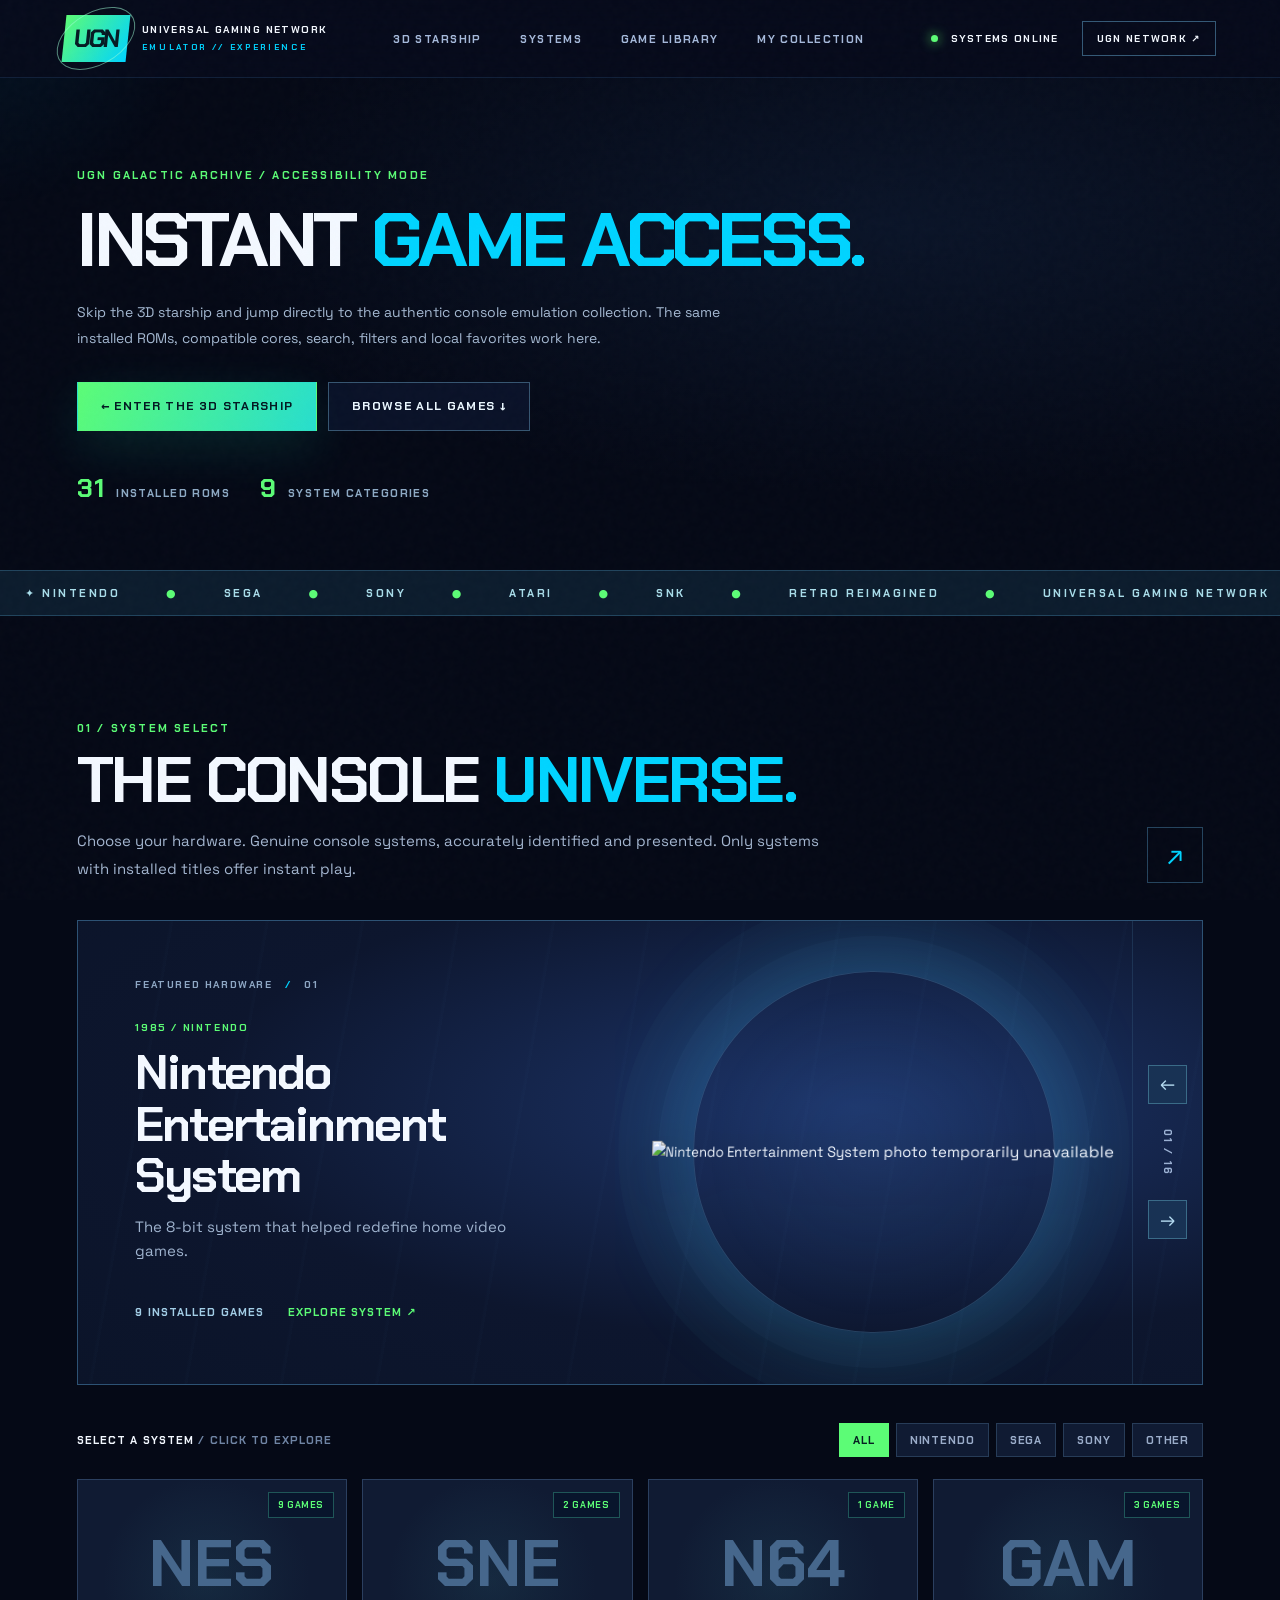
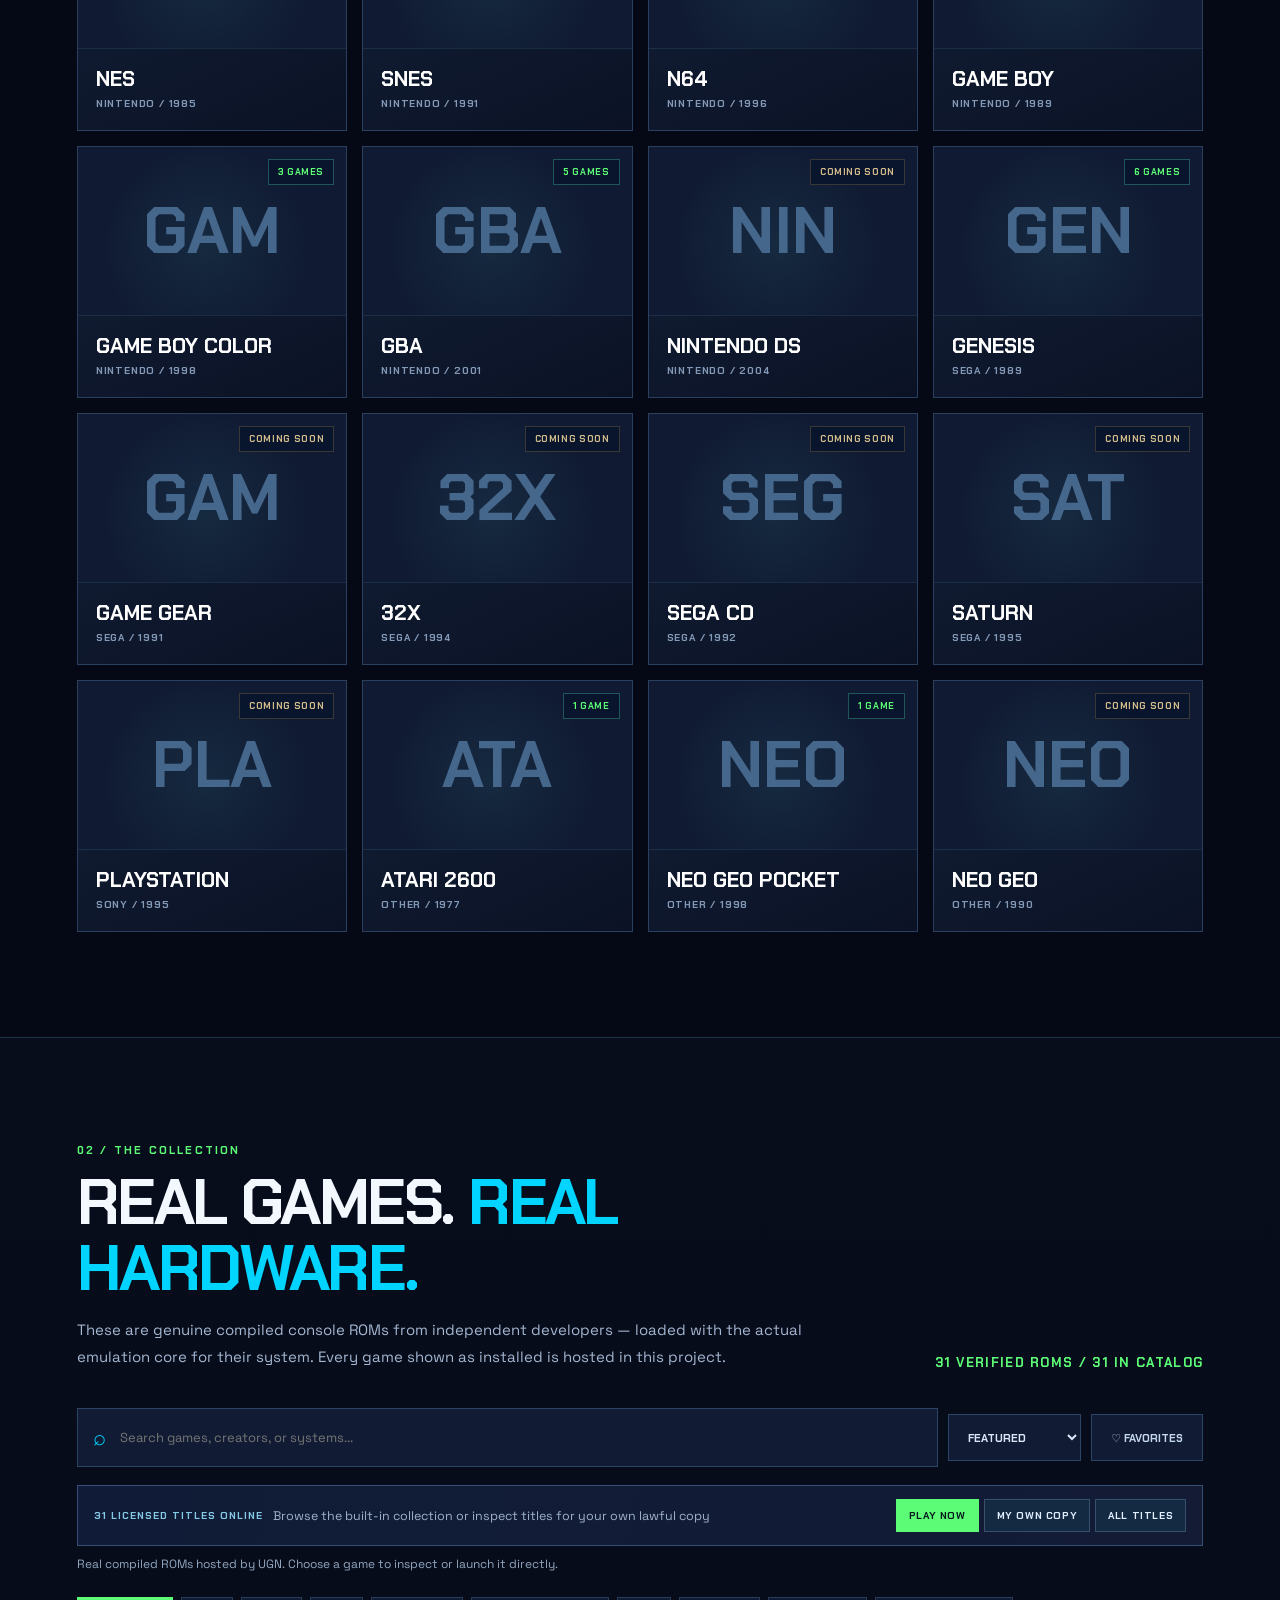
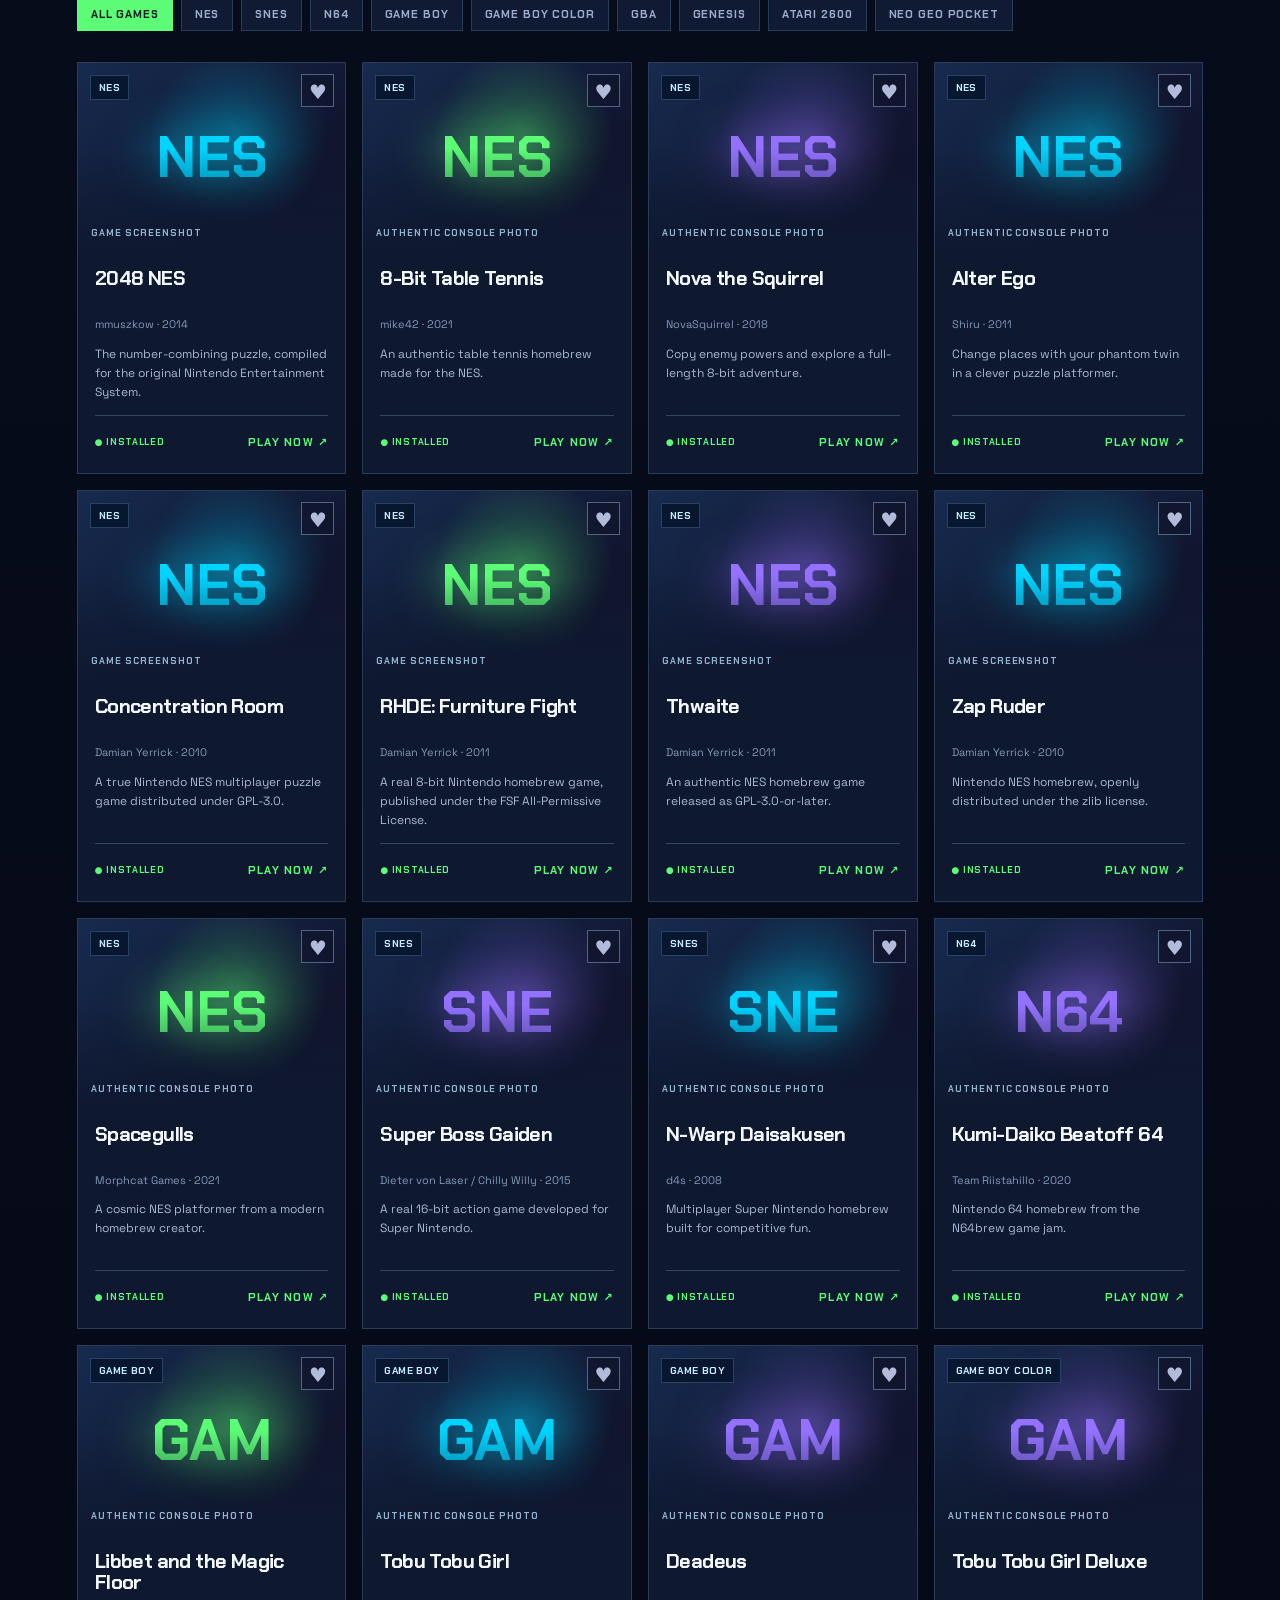
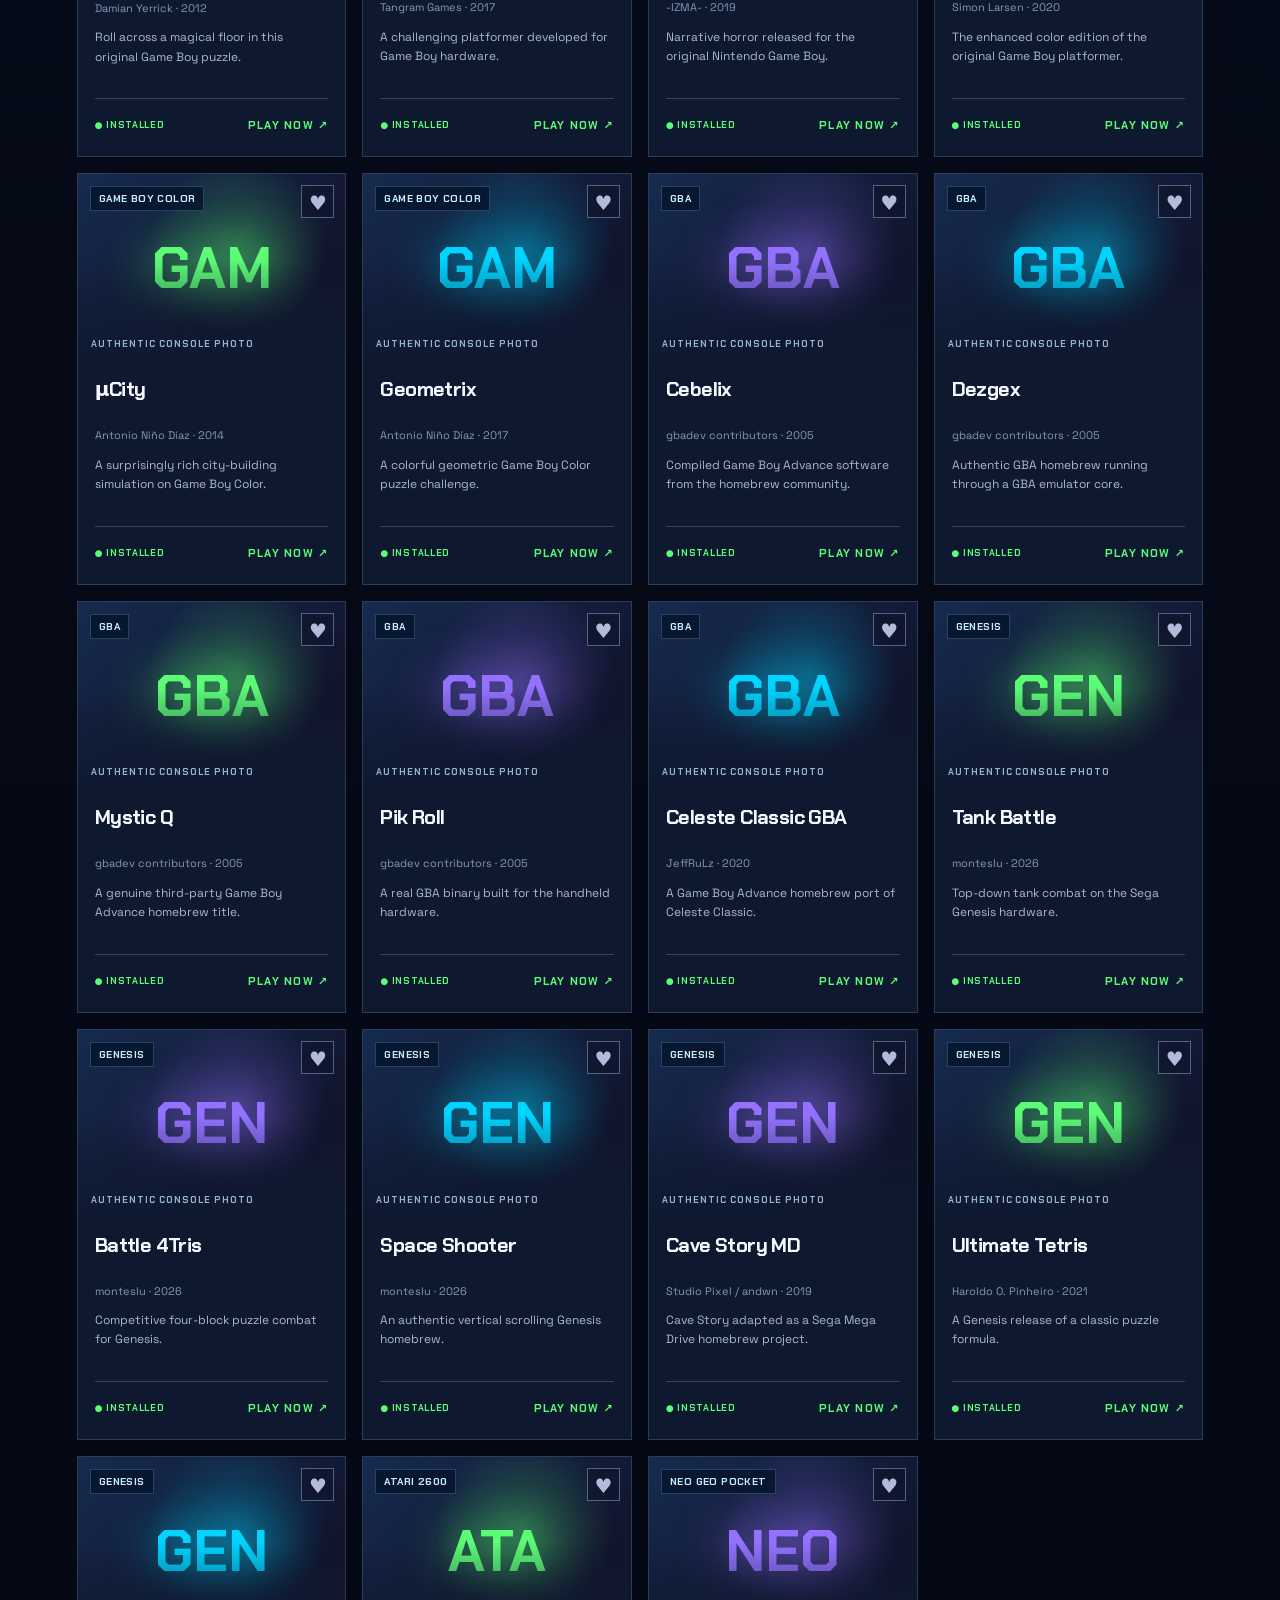
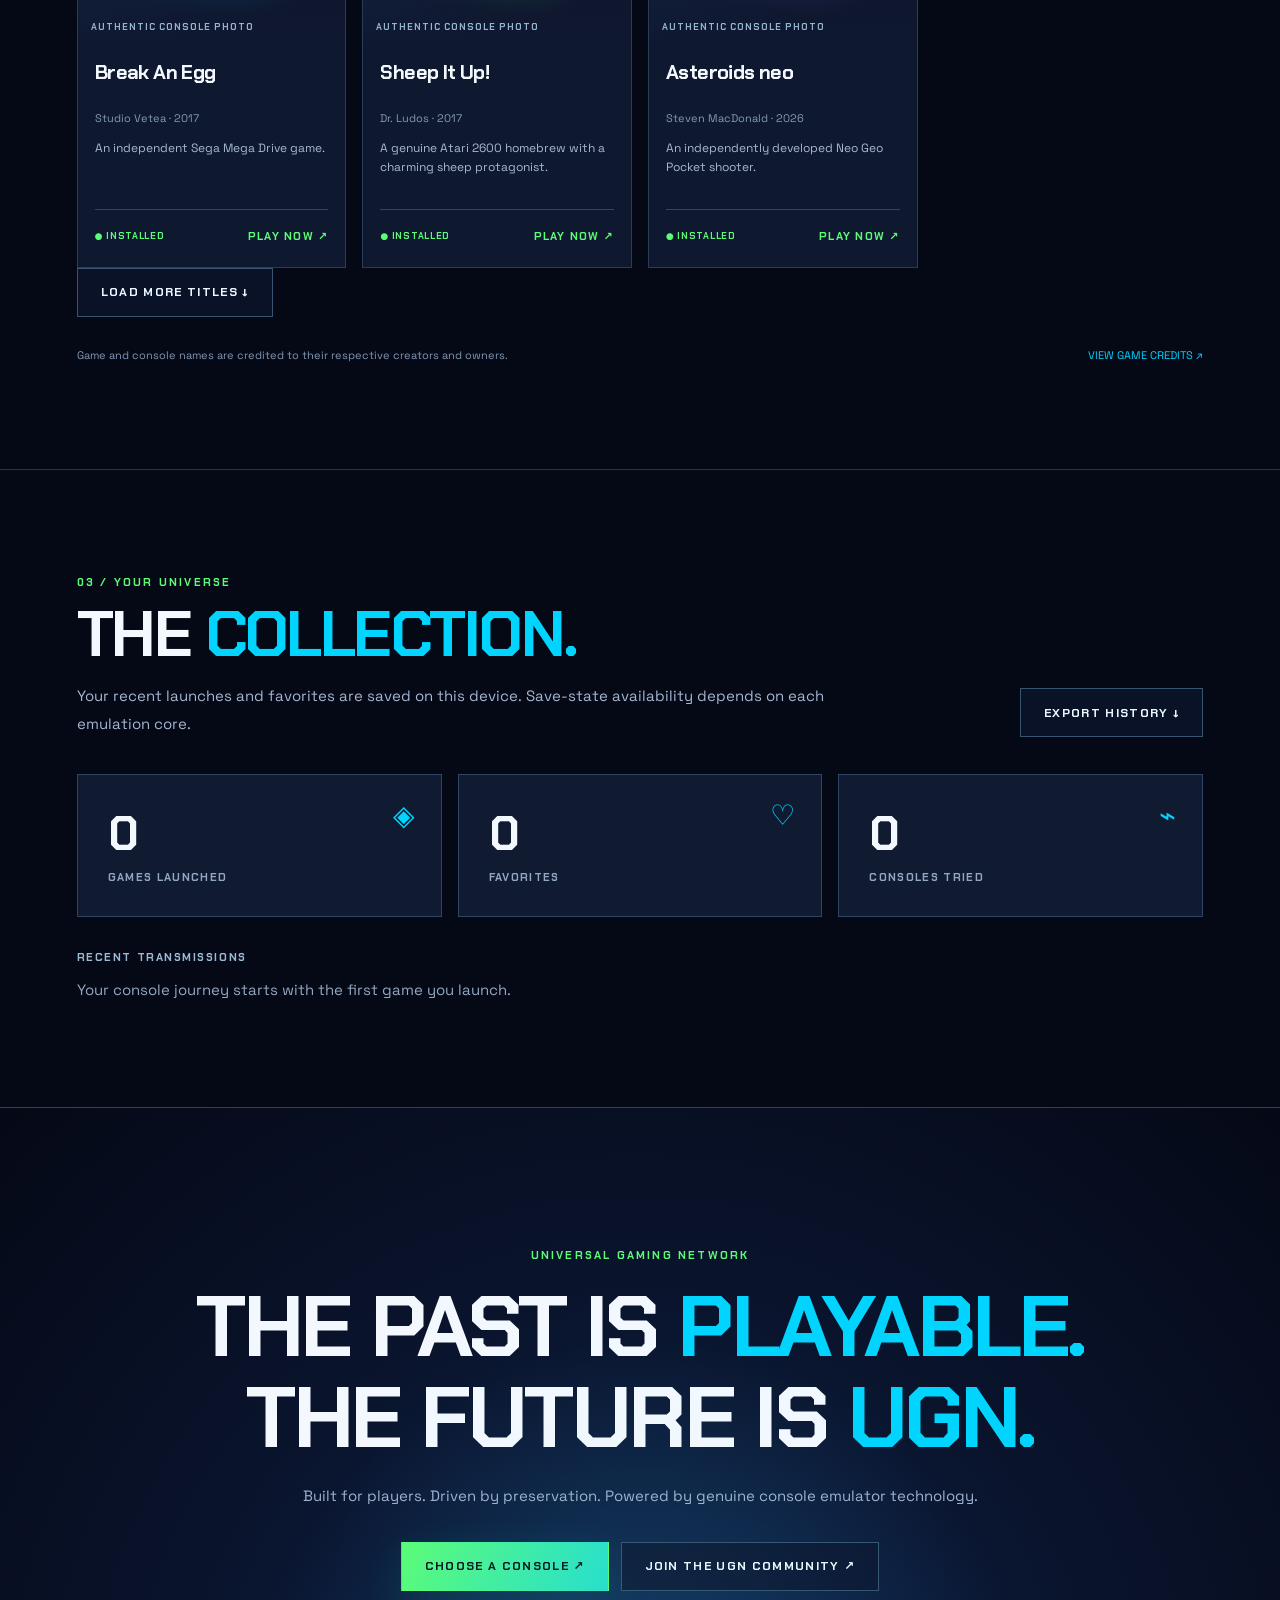
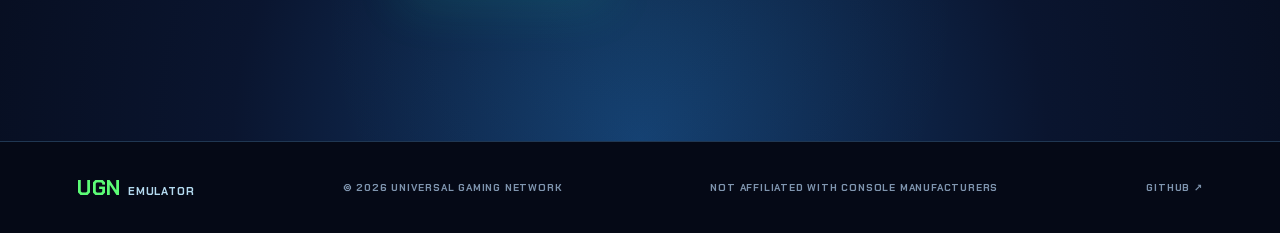
==== commit 37826f84: "Add hostable-versus-personal-copy title discovery filters and paginated console library" ====
--- a/library.html
+++ b/library.html
@@ -5,7 +5,7 @@
 <main><section class="fast-entry" id="home"><div class="section-eyebrow">UGN GALACTIC ARCHIVE / ACCESSIBILITY MODE</div><h1>INSTANT <em>GAME ACCESS.</em></h1><p>Skip the 3D starship and jump directly to the authentic console emulation collection. The same installed ROMs, compatible cores, search, filters and local favorites work here.</p><div class="fast-actions"><a href="./index.html" class="primary-btn">← ENTER THE 3D STARSHIP</a><a href="#library" class="secondary-btn">BROWSE ALL GAMES ↓</a></div><div class="fast-metrics"><span><strong id="hero-games">—</strong> INSTALLED ROMS</span><span><strong id="hero-systems">—</strong> SYSTEM CATEGORIES</span></div></section>
 <div class="marquee"><div class="marquee-track">✦ NINTENDO <span>●</span> SEGA <span>●</span> SONY <span>●</span> ATARI <span>●</span> SNK <span>●</span> RETRO REIMAGINED <span>●</span> UNIVERSAL GAMING NETWORK <span>●</span> NINTENDO <span>●</span> SEGA <span>●</span> SONY <span>●</span> ATARI <span>●</span> SNK <span>●</span> RETRO REIMAGINED <span>●</span> UNIVERSAL GAMING NETWORK <span>●</span></div></div>
 <section class="section" id="systems"><div class="section-top"><div><div class="section-eyebrow">01 / SYSTEM SELECT</div><h2>THE CONSOLE <em>UNIVERSE.</em></h2><p>Choose your hardware. Genuine console systems, accurately identified and presented. Only systems with installed titles offer instant play.</p></div><div class="section-arrow">↗</div></div><div class="system-feature"><div class="feature-info"><div class="feature-breadcrumb">FEATURED HARDWARE <span> / </span> <b id="feature-index">01</b></div><div class="feature-meta" id="feature-era">1985 — NORTH AMERICA</div><h3 id="feature-title">Nintendo Entertainment System</h3><p id="feature-description">The console that changed the industry.</p><div class="feature-footer"><span id="feature-count">CHECKING LIBRARY</span><button class="text-action" id="feature-explore">EXPLORE SYSTEM ↗</button></div></div><div class="feature-image-wrap" id="feature-image-wrap"><div class="feature-halo"></div><img id="feature-image" src="https://commons.wikimedia.org/wiki/Special:FilePath/NES-Console-Set.jpg?width=960" alt="Authentic Nintendo Entertainment System hardware" loading="lazy"></div><div class="feature-rail"><button id="feature-prev" aria-label="Previous console">←</button><span id="feature-position">01 / 16</span><button id="feature-next" aria-label="Next console">→</button></div></div><div class="system-toolbar"><span>SELECT A SYSTEM <span class="muted">/ CLICK TO EXPLORE</span></span><div class="system-filter"><button class="sys-filter active" data-maker="all">ALL</button><button class="sys-filter" data-maker="Nintendo">NINTENDO</button><button class="sys-filter" data-maker="Sega">SEGA</button><button class="sys-filter" data-maker="Sony">SONY</button><button class="sys-filter" data-maker="Other">OTHER</button></div></div><div class="system-grid" id="system-grid"></div></section>
-<section class="section library-section" id="library"><div class="section-top"><div><div class="section-eyebrow">02 / THE COLLECTION</div><h2>REAL GAMES. <em>REAL HARDWARE.</em></h2><p>These are genuine compiled console ROMs from independent developers — loaded with the actual emulation core for their system. Every game shown as installed is hosted in this project.</p></div><div class="library-count" id="library-count">VERIFYING LIBRARY…</div></div><div class="library-tools"><label class="search"><span>⌕</span><input id="game-search" type="search" placeholder="Search games, creators, or systems..." autocomplete="off" aria-label="Search games"></label><select id="game-sort" aria-label="Sort games"><option value="featured">FEATURED</option><option value="az">TITLE A — Z</option><option value="year">RELEASE YEAR</option><option value="system">CONSOLE</option></select><button class="filter-favorites" id="show-favorites" aria-pressed="false">♡ FAVORITES</button></div><div class="platform-pills" id="platform-pills"></div><div id="game-grid" class="game-grid" aria-live="polite"></div><div id="empty-state" class="empty-state" hidden><span>◎</span><h3>NO SIGNAL IN THIS SECTOR</h3><p>Try another console or search term. Only installed, redistributable games appear in the playable library.</p><button id="reset-filters" class="secondary-btn">RESET FILTERS</button></div><div class="library-footer"><span>Game and console names are credited to their respective creators and owners.</span><a href="https://github.com/Universal-Gaming/UGN-Emulator/blob/main/CREDITS.md" target="_blank" rel="noopener noreferrer">VIEW GAME CREDITS ↗</a></div></section>
+<section class="section library-section" id="library"><div class="section-top"><div><div class="section-eyebrow">02 / THE COLLECTION</div><h2>REAL GAMES. <em>REAL HARDWARE.</em></h2><p>These are genuine compiled console ROMs from independent developers — loaded with the actual emulation core for their system. Every game shown as installed is hosted in this project.</p></div><div class="library-count" id="library-count">VERIFYING LIBRARY…</div></div><div class="library-tools"><label class="search"><span>⌕</span><input id="game-search" type="search" placeholder="Search games, creators, or systems..." autocomplete="off" aria-label="Search games"></label><select id="game-sort" aria-label="Sort games"><option value="featured">FEATURED</option><option value="az">TITLE A — Z</option><option value="year">RELEASE YEAR</option><option value="system">CONSOLE</option></select><button class="filter-favorites" id="show-favorites" aria-pressed="false">♡ FAVORITES</button></div><div class="personal-filter" id="catalog-mode-select"><div><span class="catalog-status" id="catalog-status">31 LICENSED TITLES ONLINE</span><small>Browse the built-in collection or inspect titles for your own lawful copy</small></div><div class="personal-buttons" role="group" aria-label="Library title availability"><button class="active" id="view-hosted" aria-pressed="true">PLAY NOW</button><button id="view-personal" aria-pressed="false">MY OWN COPY</button><button id="view-everything" aria-pressed="false">ALL TITLES</button></div></div><p class="catalog-notice" id="catalog-notice">Real compiled ROMs hosted by UGN. Choose a game to inspect or launch it directly.</p><div class="platform-pills" id="platform-pills"></div><div id="game-grid" class="game-grid" aria-live="polite"></div><div class="load-more-row"><button id="load-more-games" class="secondary-btn" hidden>LOAD MORE TITLES ↓</button><span id="catalog-page-meta"></span></div><div id="empty-state" class="empty-state" hidden><span>◎</span><h3>NO SIGNAL IN THIS SECTOR</h3><p>Try another console or search term. Only installed, redistributable games appear in the playable library.</p><button id="reset-filters" class="secondary-btn">RESET FILTERS</button></div><div class="library-footer"><span>Game and console names are credited to their respective creators and owners.</span><a href="https://github.com/Universal-Gaming/UGN-Emulator/blob/main/CREDITS.md" target="_blank" rel="noopener noreferrer">VIEW GAME CREDITS ↗</a></div></section>
 <section class="section collection-section" id="collection"><div class="section-top"><div><div class="section-eyebrow">03 / YOUR UNIVERSE</div><h2>THE <em>COLLECTION.</em></h2><p>Your recent launches and favorites are saved on this device. Save-state availability depends on each emulation core.</p></div><button class="secondary-btn export-button" id="export-history">EXPORT HISTORY ↓</button></div><div class="collection-stats"><div><span>◈</span><strong id="stat-played">0</strong><small>GAMES LAUNCHED</small></div><div><span>♡</span><strong id="stat-favorites">0</strong><small>FAVORITES</small></div><div><span>⌁</span><strong id="stat-consoles">0</strong><small>CONSOLES TRIED</small></div></div><div class="recent-head">RECENT TRANSMISSIONS</div><div id="recent-list" class="recent-list"></div></section>
 <section class="end-section"><div class="end-glow"></div><div class="section-eyebrow">UNIVERSAL GAMING NETWORK</div><h2>THE PAST IS <em>PLAYABLE.</em><br>THE FUTURE IS <em>UGN.</em></h2><p>Built for players. Driven by preservation. Powered by genuine console emulator technology.</p><div class="end-actions"><a class="primary-btn" href="#systems">CHOOSE A CONSOLE ↗</a><a class="secondary-btn" href="https://discord.universalgaming.us/" target="_blank" rel="noopener noreferrer">JOIN THE UGN COMMUNITY ↗</a></div></section></main>
 <footer><a href="#home" class="footer-logo">UGN <span>EMULATOR</span></a><span>© 2026 UNIVERSAL GAMING NETWORK</span><span>NOT AFFILIATED WITH CONSOLE MANUFACTURERS</span><a href="https://github.com/Universal-Gaming/UGN-Emulator" target="_blank" rel="noopener noreferrer">GITHUB ↗</a></footer>
--- a/title.css
+++ b/title.css
@@ -0,0 +1,60 @@
+/* UGN Emulator title inspection: cinematic, practical, no counterfeit or generated game artwork. */
+.title-dialog{width:min(1120px,96vw);max-width:1120px;max-height:min(96dvh,1050px);overflow:auto;border:1px solid #5183a2;border-radius:16px;background:#061022;color:#f6faff;padding:0;box-shadow:0 30px 150px #000c,0 0 75px #2158b52a;}
+.title-dialog::backdrop{background:#010511e9;backdrop-filter:blur(18px)}
+.title-overlay{background:linear-gradient(110deg,#070d22 20%,#14123b 72%,#081c2b);position:relative;overflow:hidden}
+.title-overlay::before{content:"";pointer-events:none;position:absolute;inset:0;background:radial-gradient(circle at 30% 24%,#6536ff20,transparent 46%),radial-gradient(circle at 92% 62%,#00e0ff12,transparent 42%)}
+.title-header{position:relative;z-index:2;display:flex;justify-content:space-between;align-items:center;gap:20px;padding:17px 26px;border-bottom:1px solid #6b79a44b;font:700 11px var(--display);color:#67f4ea;letter-spacing:.15em}
+.title-header b{color:#94a5bc}
+.title-header button{border:1px solid #4b7295;background:#15233a;color:#fff;border-radius:5px;width:37px;height:37px;font-size:18px}
+.title-overview{position:relative;display:grid;grid-template-columns:minmax(230px,.82fr) 1.25fr;gap:clamp(28px,4vw,70px);padding:clamp(26px,4.2vw,57px)}
+.title-artwork{position:relative;min-height:400px;display:grid;place-items:center;isolation:isolate;border:1px solid #4d6a9169;background:radial-gradient(circle,#284f7c 0,#1d1547 33%,#070d20 76%);perspective:700px;transform-style:preserve-3d}
+.title-artwork:before{content:"";position:absolute;left:50%;bottom:16%;width:69%;height:21px;transform:translateX(-50%);border-radius:50%;filter:blur(17px);background:#21fafa70}
+.title-artwork:after{content:"";position:absolute;inset:9%;pointer-events:none;border:1px solid #84c6f434;box-shadow:0 0 0 13px #3cb3da08,0 0 0 38px #4479ea08;z-index:-1}
+.title-artwork img{position:relative;z-index:1;max-width:82%;max-height:305px;object-fit:contain;transform:rotateY(-9deg) rotateX(3deg);filter:drop-shadow(0 25px 28px #000a);transition:transform .45s ease}
+.title-artwork:hover img{transform:rotateY(6deg) rotateX(-3deg) scale(1.055)}
+.title-artwork-halo{position:absolute;width:68%;height:68%;border:2px solid #66edf050;transform:rotate(25deg) skew(-8deg);border-radius:50%}
+.title-art-caption{position:absolute;bottom:17px;left:18px;color:#a8d4e7;font:700 10px var(--display);letter-spacing:.13em}
+.title-summary{padding:20px 0;display:flex;flex-direction:column;align-items:flex-start}
+.title-platform{display:inline-flex;padding:9px 12px;border:1px solid #5780a2;background:#0d2d47b0;color:#a8eefa;font:700 11px var(--display);letter-spacing:.12em}
+.title-status{color:#5cfc76;font:700 10px var(--display);letter-spacing:.15em;margin:18px 0}
+.title-summary h2{font-size:clamp(35px,4vw,65px);line-height:1.03;margin:4px 0 19px;letter-spacing:-.055em}
+.title-description{font-size:14px;line-height:1.85;color:#b3c4dd;max-width:500px}
+.title-facts{display:grid;grid-template-columns:repeat(3,1fr);gap:15px;width:100%;margin:21px 0 25px;padding-block:18px;border-top:1px solid #3d547c65;border-bottom:1px solid #3d547c65}
+.title-facts small{display:block;font:700 9px var(--display);color:#829bb5;letter-spacing:.13em}
+.title-facts strong{font:700 13px var(--display);color:#edf7ff;line-height:1.5;display:block;margin-top:7px;overflow-wrap:anywhere}
+.title-actions{display:flex;gap:10px;flex-wrap:wrap}
+.title-actions button{font-size:11px;min-height:51px}
+.own-copy-container{position:relative;padding:25px clamp(26px,4.2vw,57px) 35px;border-top:1px solid #3979a76b;background:radial-gradient(circle at 100% 0,#0a527037,transparent 42%),#08162b}
+.own-copy-mark{font:700 10px var(--display);letter-spacing:.16em;color:#6befd3;margin-bottom:12px}
+.own-copy-body h3{font:700 clamp(20px,2.2vw,29px) var(--display);margin-bottom:8px;letter-spacing:-.02em}
+.own-copy-body>p{font-size:12px;color:#9eb4d0;max-width:880px;line-height:1.7}
+.own-copy-steps{display:grid;grid-template-columns:repeat(3,1fr);gap:10px;margin:20px 0}
+.own-copy-steps>div{display:flex;align-items:start;gap:13px;padding:13px 15px;border:1px solid #314e6c;background:#0e2440}
+.own-copy-steps span{font:700 17px var(--display);color:#5cfc76}
+.own-copy-steps p{margin:0;color:#b3c7dd;font-size:11px;line-height:1.6}
+.own-copy-inputs{display:grid;grid-template-columns:1fr 1fr;gap:12px}
+.own-copy-inputs label{color:#9cdce8;font:700 10px var(--display);letter-spacing:.12em;display:grid;gap:7px}
+.own-copy-inputs input{max-width:100%;border:1px solid #365e78;background:#101f38;color:#f1fcff;padding:11px;font:12px var(--sans)}
+.own-copy-inputs label[hidden]{display:none}
+.title-copy-launch{margin-top:15px;width:100%}
+.title-copy-launch:disabled{opacity:.42;cursor:not-allowed}
+.title-copy-launch:disabled:hover{transform:none}
+.own-copy-caution{font-size:11px;margin-bottom:0;color:#879ab5}
+.personal-title-chip{display:inline-flex;align-items:center;gap:5px;color:#f1cf94;font:700 10px var(--display);letter-spacing:.08em}
+.personal-filter{display:flex;justify-content:space-between;gap:12px;align-items:center;flex-wrap:wrap;margin-top:18px;padding:13px 16px;background:linear-gradient(100deg,#101c37,#131b35);border:1px solid #384e74}
+.personal-filter>div:first-child{display:flex;align-items:center;gap:10px}
+.personal-filter strong{font:700 12px var(--display);letter-spacing:.08em}
+.personal-filter small{color:#9fb2c9}
+.personal-filter .personal-buttons{display:flex;gap:5px;flex-wrap:wrap}
+.personal-filter button{padding:9px 12px;border:1px solid #36516c;background:#142a42;color:#e2efff;font:700 10px var(--display);letter-spacing:.06em}
+.personal-filter button.active{background:#5cfc76;color:#051a1f;border-color:#5cfc76}
+.catalog-notice{font-size:12px;color:#91a6bf;margin:9px 0 0}
+.catalog-status{font:700 10px var(--display);letter-spacing:.1em;color:#85c9e7}
+.game-view-details{border:1px solid #41779c;background:#1b3554;color:#e9f7ff;padding:8px 10px;font:700 10px var(--display);white-space:nowrap}
+.game-view-details:hover{border-color:#5cfc76;color:#5cfc76}
+.game-card.personal-only .rom-state{color:#edc38c}
+.game-card.personal-only .game-play{color:#f1c18e}
+.game-card.personal-only .game-system{border-color:#f0bf896e}
+@media(max-width:900px){.title-overview{grid-template-columns:.8fr 1fr;gap:24px}.title-artwork{min-height:320px}.title-facts strong{font-size:11px}}
+@media(max-width:700px){.title-overview{grid-template-columns:1fr;padding:20px;gap:10px}.title-artwork{min-height:205px}.title-artwork img{max-height:177px}.title-summary{padding:14px 0}.title-summary h2{font-size:36px}.title-facts{gap:9px}.title-facts strong{font-size:10px}.title-header{padding:13px 17px}.title-header b{display:none}.own-copy-container{padding:22px 20px}.own-copy-steps{grid-template-columns:1fr}.own-copy-inputs{grid-template-columns:1fr}.title-actions{width:100%}.title-actions button{flex:1}.title-dialog{max-height:94dvh}}
+@media(prefers-reduced-motion:reduce){.title-artwork img{transition:none!important}}
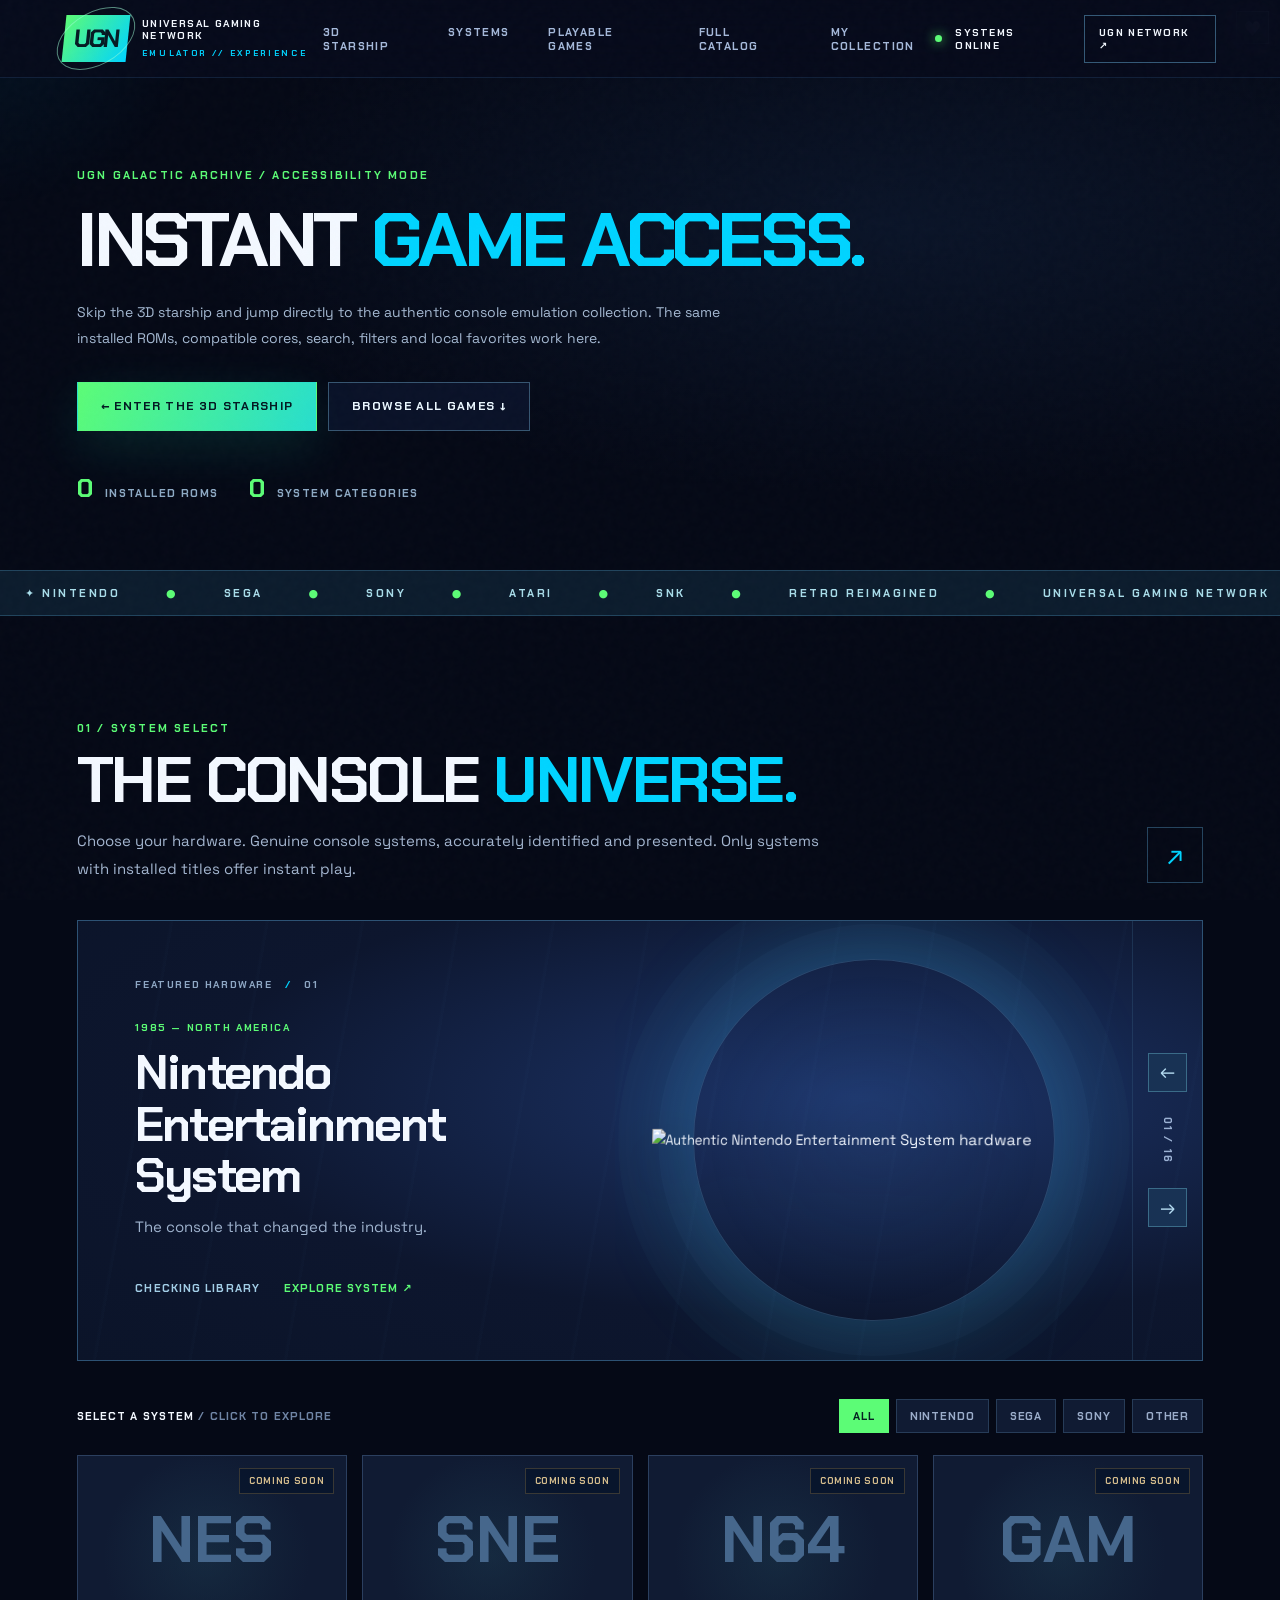
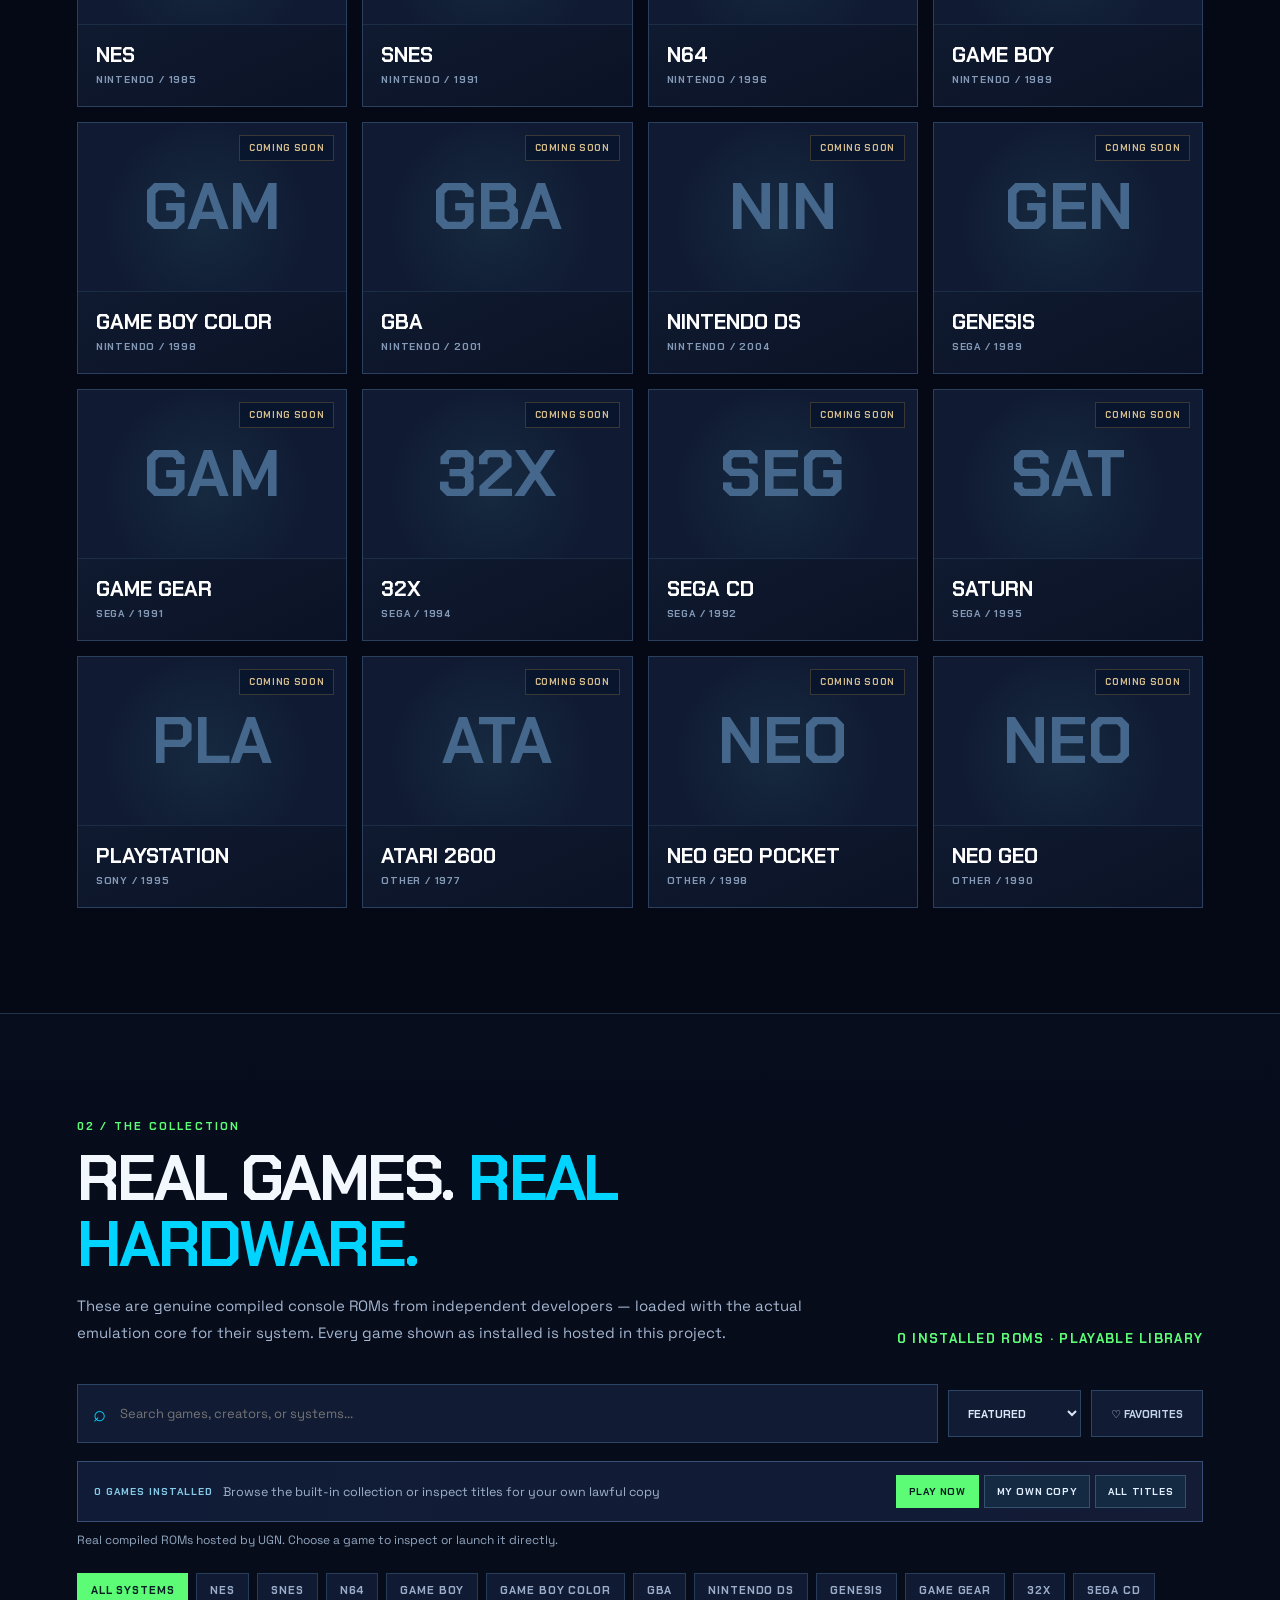
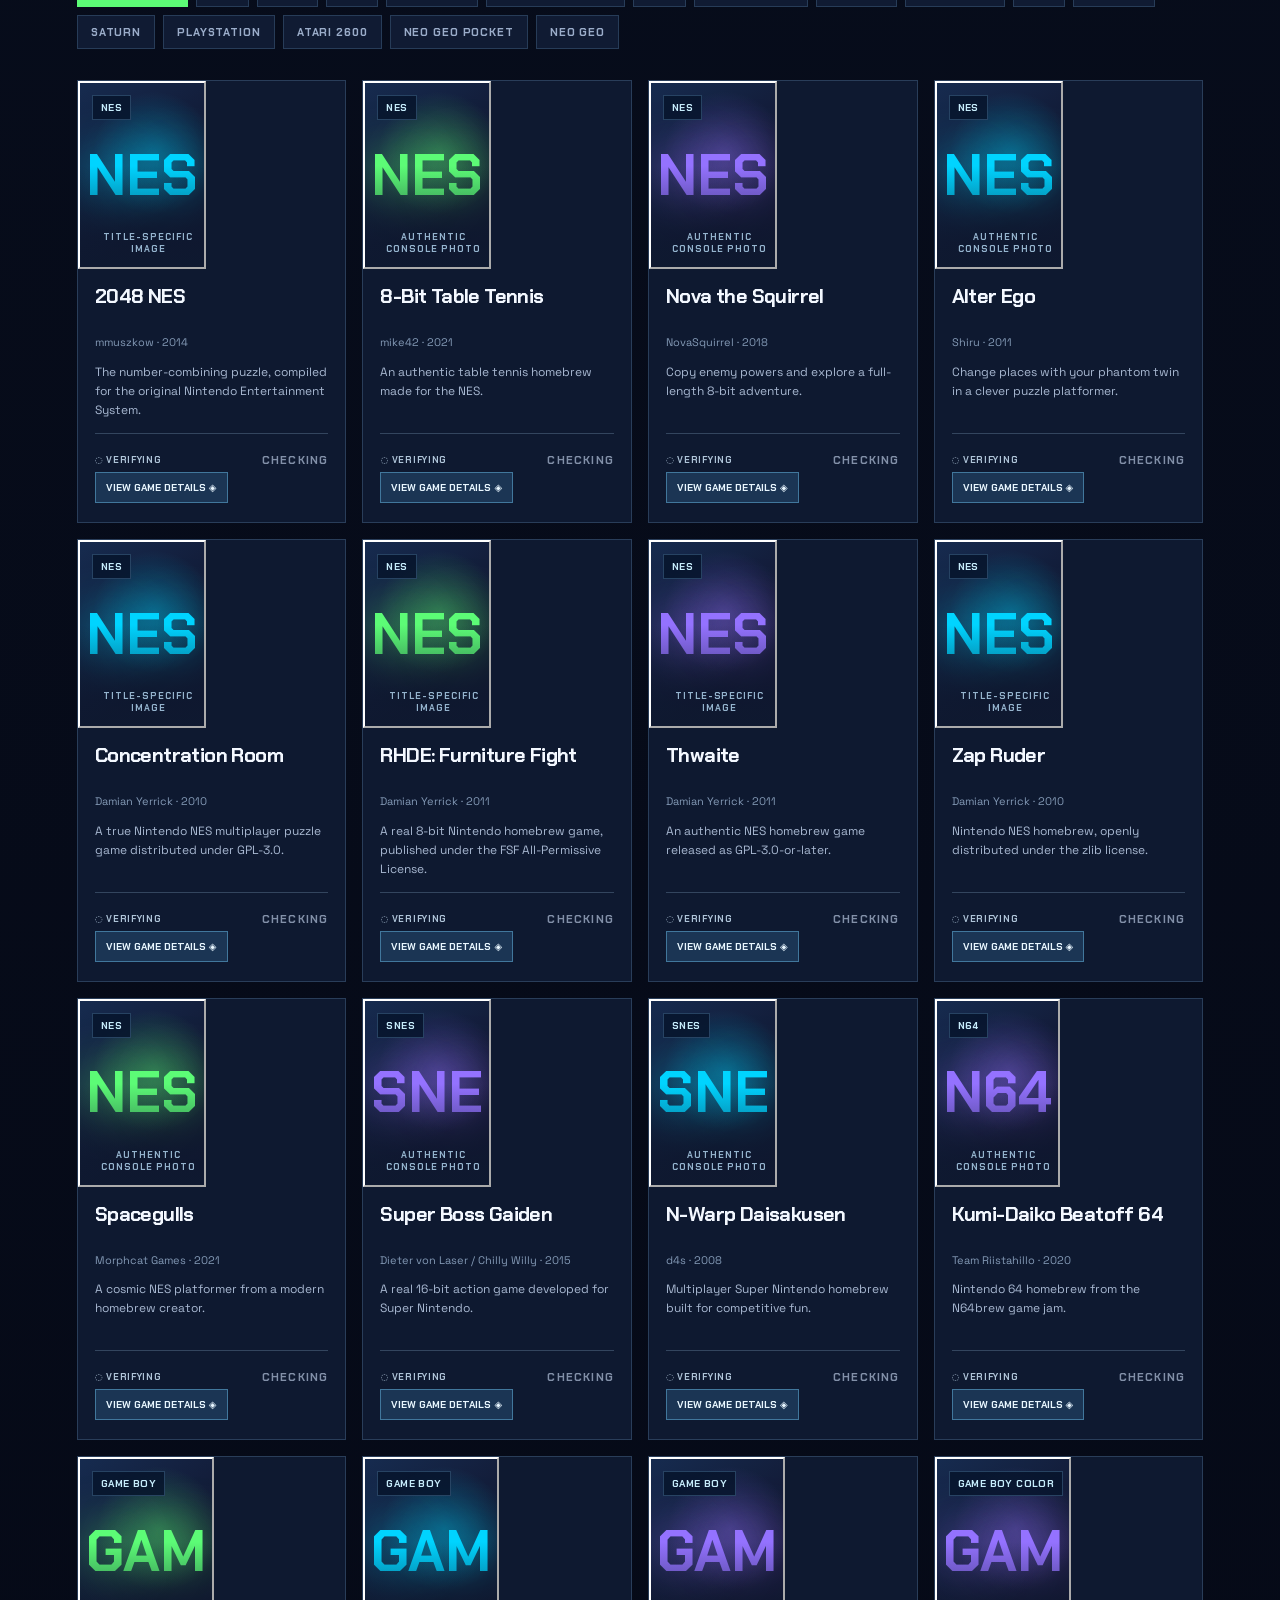
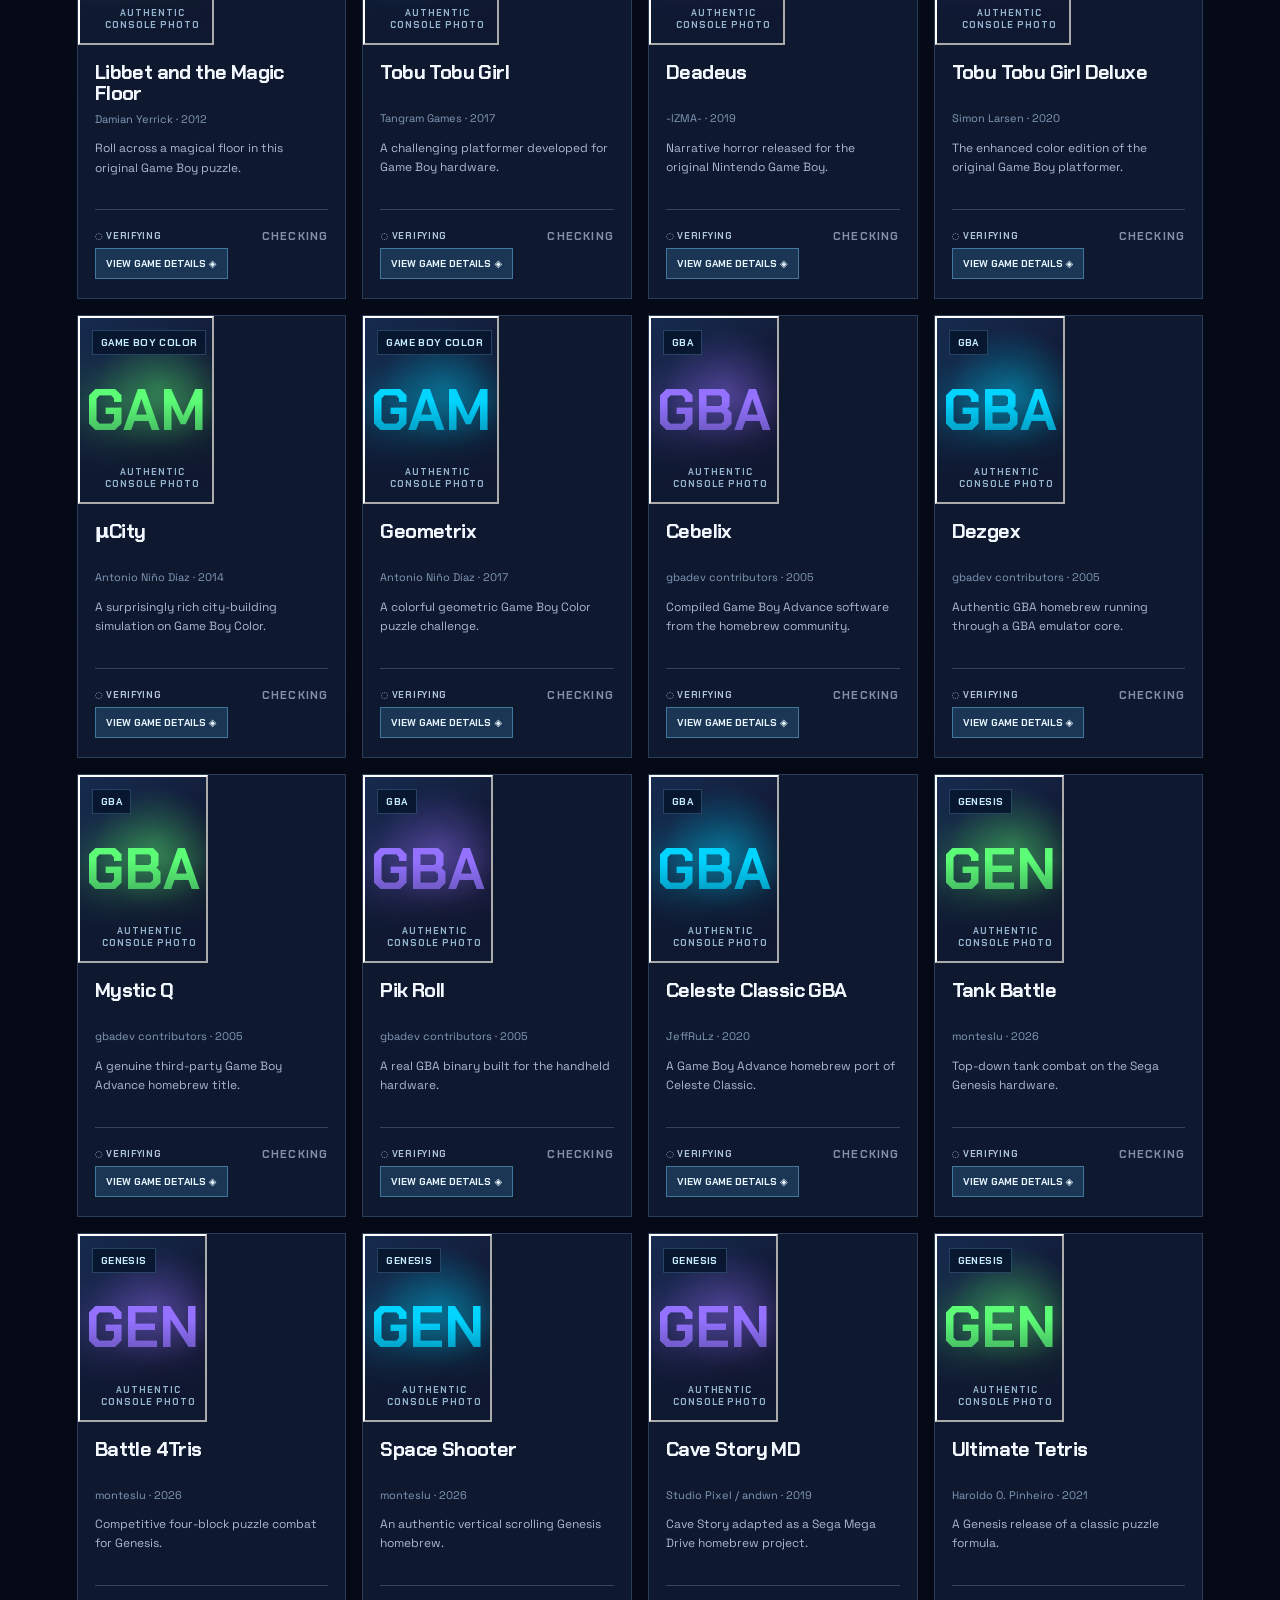
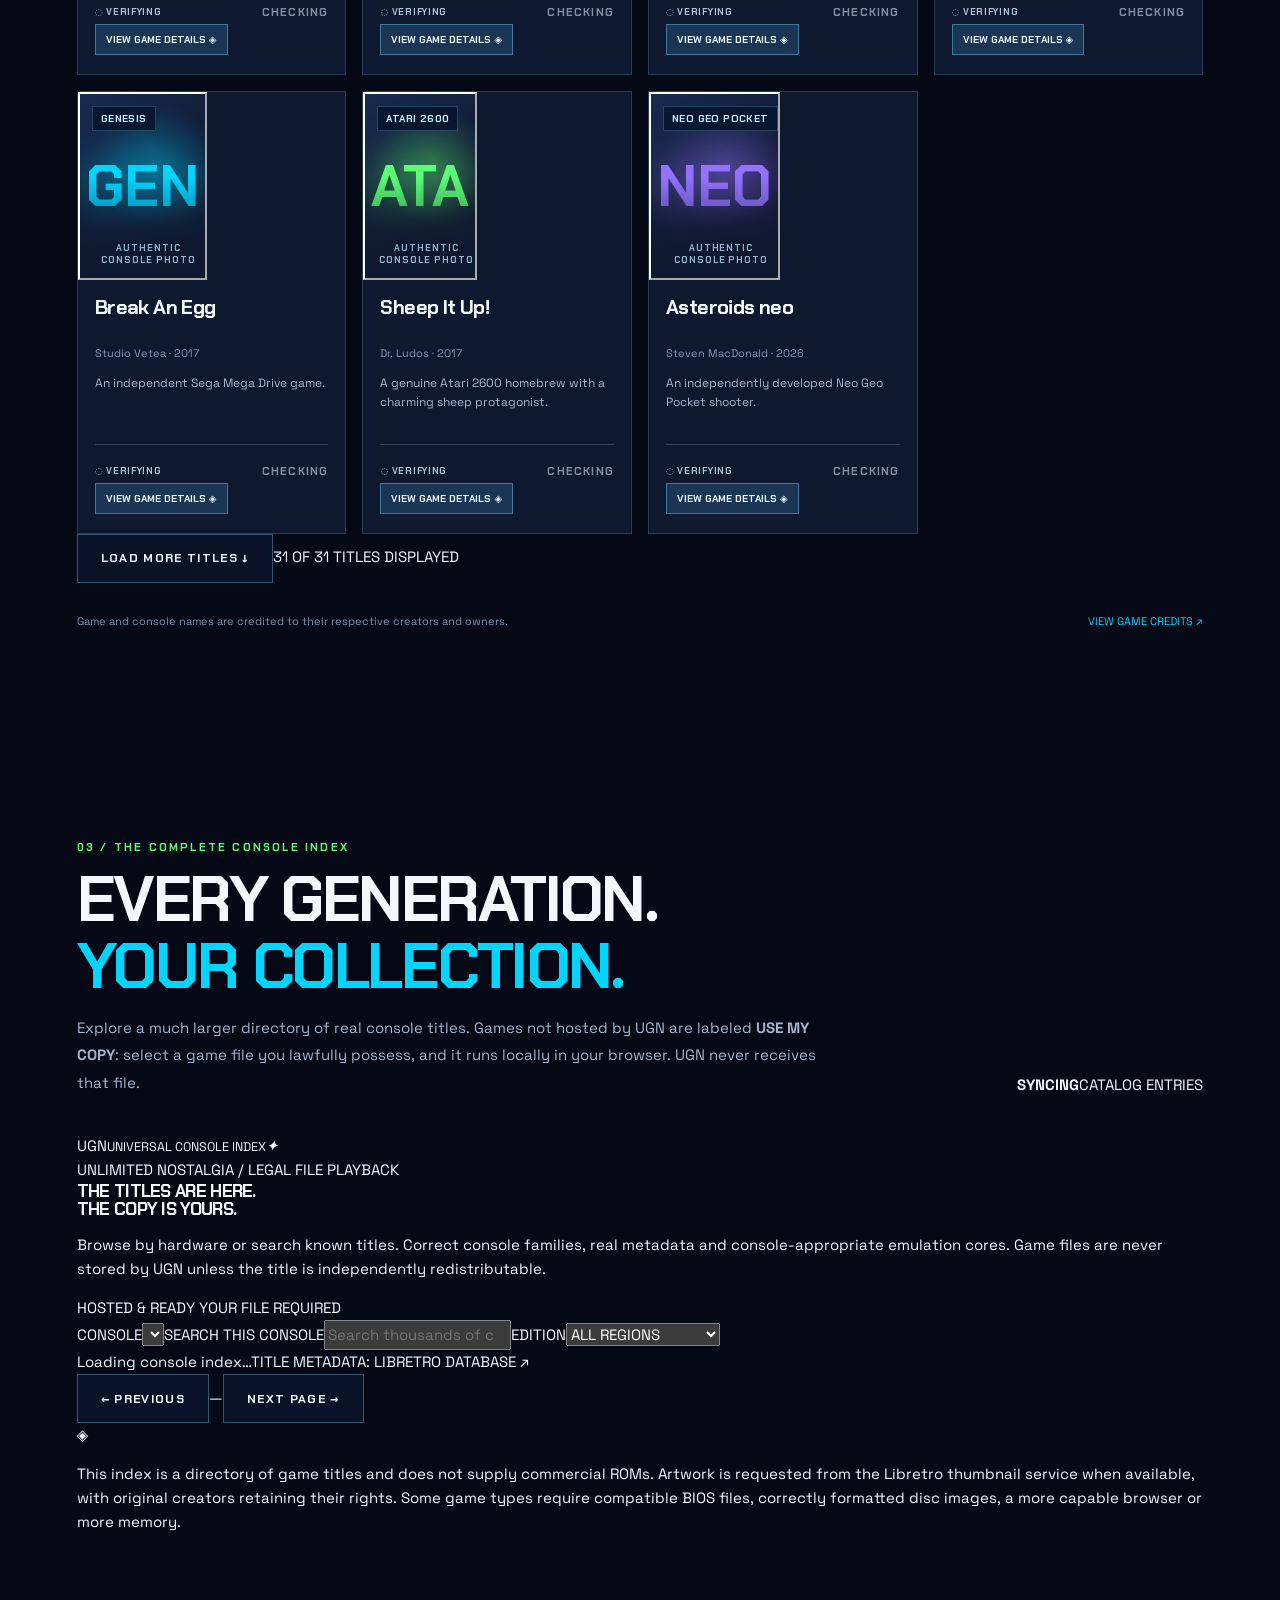
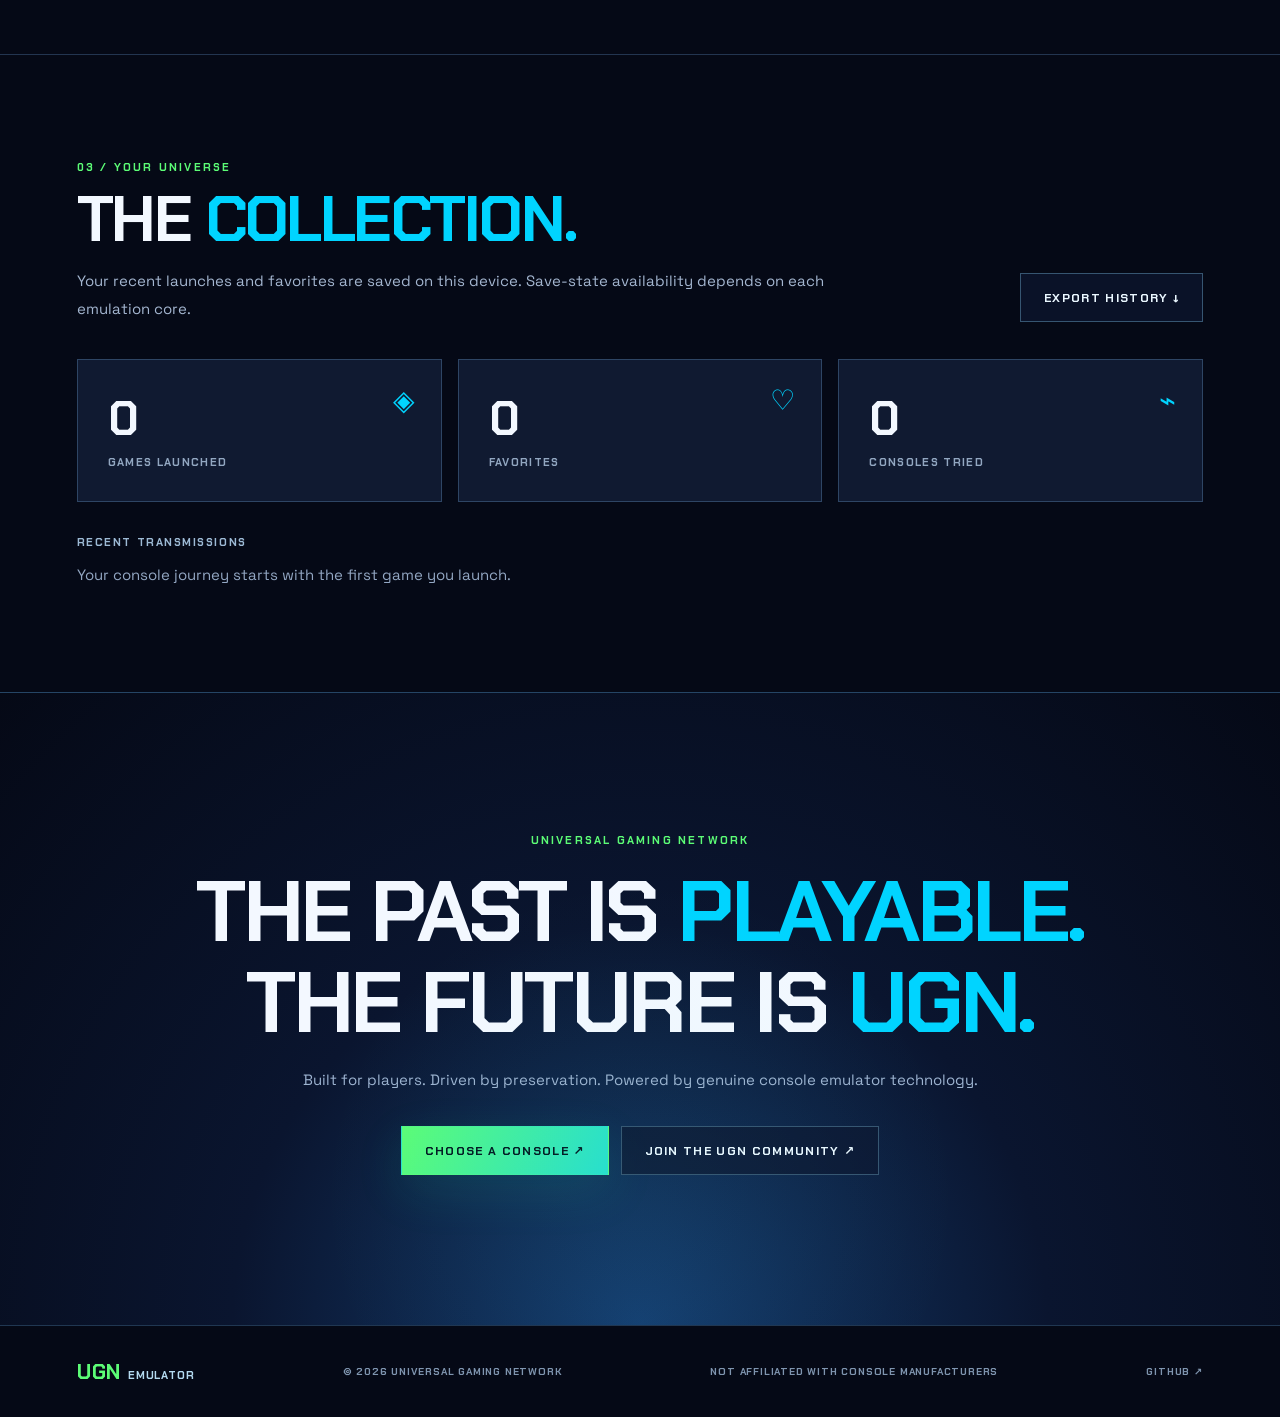
==== commit 91e6ddec: "Add complete console title archive and private local-file game launcher with no server uploads" ====
--- a/library.html
+++ b/library.html
@@ -1,12 +1,23 @@
 <!doctype html>
-<html lang="en"><head><meta charset="utf-8"><meta name="viewport" content="width=device-width,initial-scale=1"><meta name="theme-color" content="#07091a"><meta name="description" content="UGN Emulator — your universe of real, playable retro console homebrew. Explore an immersive 3D console showroom. No game uploads required."><title>UGN Emulator — Fast 2D Game Library</title><link rel="icon" href="./favicon.svg" type="image/svg+xml"><link rel="preconnect" href="https://fonts.googleapis.com"><link rel="preconnect" href="https://fonts.gstatic.com" crossorigin><link href="https://fonts.googleapis.com/css2?family=Chakra+Petch:wght@400;500;600;700&family=Space+Grotesk:wght@400;500;600;700&display=swap" rel="stylesheet"><link rel="stylesheet" href="./styles.css"><link rel="stylesheet" href="./galactic.css"><link rel="stylesheet" href="./title.css"></head>
+<html lang="en"><head><meta charset="utf-8"><meta name="viewport" content="width=device-width,initial-scale=1"><meta name="theme-color" content="#07091a"><meta name="description" content="UGN Emulator — your universe of real, playable retro console homebrew. Explore a 3D starship of real console games. Built-in homebrew and local use-your-own-copy playback."><title>UGN Emulator — Fast 2D Game Library</title><link rel="icon" href="./favicon.svg" type="image/svg+xml"><link rel="preconnect" href="https://fonts.googleapis.com"><link rel="preconnect" href="https://fonts.gstatic.com" crossorigin><link href="https://fonts.googleapis.com/css2?family=Chakra+Petch:wght@400;500;600;700&family=Space+Grotesk:wght@400;500;600;700&display=swap" rel="stylesheet"><link rel="stylesheet" href="./styles.css"><link rel="stylesheet" href="./galactic.css"><link rel="stylesheet" href="./game-index.css"><link rel="stylesheet" href="./title.css"></head>
 <body class="fast-library"><div class="grain" aria-hidden="true"></div><div class="cursor-glow" id="cursor-glow" aria-hidden="true"></div><div id="toast" role="status" aria-live="polite"></div>
-<header class="site-header"><a class="wordmark" href="#home" aria-label="UGN Emulator"><span class="logo">UGN<span class="logo-orbit"></span></span><span class="wordmark-text">UNIVERSAL GAMING NETWORK<small>EMULATOR // EXPERIENCE</small></span></a><nav class="primary-nav" aria-label="Primary navigation"><a href="./index.html">3D STARSHIP</a><a href="#systems">SYSTEMS</a><a href="#library">GAME LIBRARY</a><a href="#collection">MY COLLECTION</a></nav><div class="header-actions"><span class="live-dot"></span><span class="header-status">SYSTEMS ONLINE</span><a class="header-link" href="https://universalgaming.us/" target="_blank" rel="noopener noreferrer">UGN NETWORK ↗</a></div><button class="nav-toggle" id="nav-toggle" aria-label="Toggle menu" aria-expanded="false">☰</button></header>
+<header class="site-header"><a class="wordmark" href="#home" aria-label="UGN Emulator"><span class="logo">UGN<span class="logo-orbit"></span></span><span class="wordmark-text">UNIVERSAL GAMING NETWORK<small>EMULATOR // EXPERIENCE</small></span></a><nav class="primary-nav" aria-label="Primary navigation"><a href="./index.html">3D STARSHIP</a><a href="#systems">SYSTEMS</a><a href="#library">PLAYABLE GAMES</a><a href="#all-games">FULL CATALOG</a><a href="#collection">MY COLLECTION</a></nav><div class="header-actions"><span class="live-dot"></span><span class="header-status">SYSTEMS ONLINE</span><a class="header-link" href="https://universalgaming.us/" target="_blank" rel="noopener noreferrer">UGN NETWORK ↗</a></div><button class="nav-toggle" id="nav-toggle" aria-label="Toggle menu" aria-expanded="false">☰</button></header>
 <main><section class="fast-entry" id="home"><div class="section-eyebrow">UGN GALACTIC ARCHIVE / ACCESSIBILITY MODE</div><h1>INSTANT <em>GAME ACCESS.</em></h1><p>Skip the 3D starship and jump directly to the authentic console emulation collection. The same installed ROMs, compatible cores, search, filters and local favorites work here.</p><div class="fast-actions"><a href="./index.html" class="primary-btn">← ENTER THE 3D STARSHIP</a><a href="#library" class="secondary-btn">BROWSE ALL GAMES ↓</a></div><div class="fast-metrics"><span><strong id="hero-games">—</strong> INSTALLED ROMS</span><span><strong id="hero-systems">—</strong> SYSTEM CATEGORIES</span></div></section>
 <div class="marquee"><div class="marquee-track">✦ NINTENDO <span>●</span> SEGA <span>●</span> SONY <span>●</span> ATARI <span>●</span> SNK <span>●</span> RETRO REIMAGINED <span>●</span> UNIVERSAL GAMING NETWORK <span>●</span> NINTENDO <span>●</span> SEGA <span>●</span> SONY <span>●</span> ATARI <span>●</span> SNK <span>●</span> RETRO REIMAGINED <span>●</span> UNIVERSAL GAMING NETWORK <span>●</span></div></div>
 <section class="section" id="systems"><div class="section-top"><div><div class="section-eyebrow">01 / SYSTEM SELECT</div><h2>THE CONSOLE <em>UNIVERSE.</em></h2><p>Choose your hardware. Genuine console systems, accurately identified and presented. Only systems with installed titles offer instant play.</p></div><div class="section-arrow">↗</div></div><div class="system-feature"><div class="feature-info"><div class="feature-breadcrumb">FEATURED HARDWARE <span> / </span> <b id="feature-index">01</b></div><div class="feature-meta" id="feature-era">1985 — NORTH AMERICA</div><h3 id="feature-title">Nintendo Entertainment System</h3><p id="feature-description">The console that changed the industry.</p><div class="feature-footer"><span id="feature-count">CHECKING LIBRARY</span><button class="text-action" id="feature-explore">EXPLORE SYSTEM ↗</button></div></div><div class="feature-image-wrap" id="feature-image-wrap"><div class="feature-halo"></div><img id="feature-image" src="https://commons.wikimedia.org/wiki/Special:FilePath/NES-Console-Set.jpg?width=960" alt="Authentic Nintendo Entertainment System hardware" loading="lazy"></div><div class="feature-rail"><button id="feature-prev" aria-label="Previous console">←</button><span id="feature-position">01 / 16</span><button id="feature-next" aria-label="Next console">→</button></div></div><div class="system-toolbar"><span>SELECT A SYSTEM <span class="muted">/ CLICK TO EXPLORE</span></span><div class="system-filter"><button class="sys-filter active" data-maker="all">ALL</button><button class="sys-filter" data-maker="Nintendo">NINTENDO</button><button class="sys-filter" data-maker="Sega">SEGA</button><button class="sys-filter" data-maker="Sony">SONY</button><button class="sys-filter" data-maker="Other">OTHER</button></div></div><div class="system-grid" id="system-grid"></div></section>
 <section class="section library-section" id="library"><div class="section-top"><div><div class="section-eyebrow">02 / THE COLLECTION</div><h2>REAL GAMES. <em>REAL HARDWARE.</em></h2><p>These are genuine compiled console ROMs from independent developers — loaded with the actual emulation core for their system. Every game shown as installed is hosted in this project.</p></div><div class="library-count" id="library-count">VERIFYING LIBRARY…</div></div><div class="library-tools"><label class="search"><span>⌕</span><input id="game-search" type="search" placeholder="Search games, creators, or systems..." autocomplete="off" aria-label="Search games"></label><select id="game-sort" aria-label="Sort games"><option value="featured">FEATURED</option><option value="az">TITLE A — Z</option><option value="year">RELEASE YEAR</option><option value="system">CONSOLE</option></select><button class="filter-favorites" id="show-favorites" aria-pressed="false">♡ FAVORITES</button></div><div class="personal-filter" id="catalog-mode-select"><div><span class="catalog-status" id="catalog-status">31 LICENSED TITLES ONLINE</span><small>Browse the built-in collection or inspect titles for your own lawful copy</small></div><div class="personal-buttons" role="group" aria-label="Library title availability"><button class="active" id="view-hosted" aria-pressed="true">PLAY NOW</button><button id="view-personal" aria-pressed="false">MY OWN COPY</button><button id="view-everything" aria-pressed="false">ALL TITLES</button></div></div><p class="catalog-notice" id="catalog-notice">Real compiled ROMs hosted by UGN. Choose a game to inspect or launch it directly.</p><div class="platform-pills" id="platform-pills"></div><div id="game-grid" class="game-grid" aria-live="polite"></div><div class="load-more-row"><button id="load-more-games" class="secondary-btn" hidden>LOAD MORE TITLES ↓</button><span id="catalog-page-meta"></span></div><div id="empty-state" class="empty-state" hidden><span>◎</span><h3>NO SIGNAL IN THIS SECTOR</h3><p>Try another console or search term. Only installed, redistributable games appear in the playable library.</p><button id="reset-filters" class="secondary-btn">RESET FILTERS</button></div><div class="library-footer"><span>Game and console names are credited to their respective creators and owners.</span><a href="https://github.com/Universal-Gaming/UGN-Emulator/blob/main/CREDITS.md" target="_blank" rel="noopener noreferrer">VIEW GAME CREDITS ↗</a></div></section>
-<section class="section collection-section" id="collection"><div class="section-top"><div><div class="section-eyebrow">03 / YOUR UNIVERSE</div><h2>THE <em>COLLECTION.</em></h2><p>Your recent launches and favorites are saved on this device. Save-state availability depends on each emulation core.</p></div><button class="secondary-btn export-button" id="export-history">EXPORT HISTORY ↓</button></div><div class="collection-stats"><div><span>◈</span><strong id="stat-played">0</strong><small>GAMES LAUNCHED</small></div><div><span>♡</span><strong id="stat-favorites">0</strong><small>FAVORITES</small></div><div><span>⌁</span><strong id="stat-consoles">0</strong><small>CONSOLES TRIED</small></div></div><div class="recent-head">RECENT TRANSMISSIONS</div><div id="recent-list" class="recent-list"></div></section>
+<section class="section full-index-section" id="all-games" aria-label="Complete retro console game catalog">
+  <div class="index-halo" aria-hidden="true"></div>
+  <div class="section-top"><div><div class="section-eyebrow">03 / THE COMPLETE CONSOLE INDEX</div><h2>EVERY GENERATION.<br><em>YOUR COLLECTION.</em></h2><p>Explore a much larger directory of real console titles. Games not hosted by UGN are labeled <strong>USE MY COPY</strong>: select a game file you lawfully possess, and it runs locally in your browser. UGN never receives that file.</p></div><div class="index-count"><strong id="full-index-total">SYNCING</strong><span>CATALOG ENTRIES</span></div></div>
+  <div class="index-hero"><div class="index-hero-display"><div class="index-hologram"><span>UGN</span><small>UNIVERSAL CONSOLE INDEX</small><i>✦</i></div></div><div class="index-hero-copy"><span class="index-kicker">UNLIMITED NOSTALGIA / LEGAL FILE PLAYBACK</span><h3>THE TITLES ARE HERE.<br>THE COPY IS YOURS.</h3><p>Browse by hardware or search known titles. Correct console families, real metadata and console-appropriate emulation cores. Game files are never stored by UGN unless the title is independently redistributable.</p><div class="index-legend"><span><i class="status-dot available"></i> HOSTED & READY</span><span><i class="status-dot local"></i> YOUR FILE REQUIRED</span></div></div></div>
+  <div class="index-controls"><label class="index-select-label"><span>CONSOLE</span><select id="index-console" aria-label="Choose console"></select></label><label class="index-query-label"><span>SEARCH THIS CONSOLE</span><input id="index-query" type="search" placeholder="Search thousands of console game titles..." aria-label="Search complete console directory"></label><label class="index-select-label region-label"><span>EDITION</span><select id="index-region" aria-label="Filter region"><option value="all">ALL REGIONS</option><option value="USA">USA</option><option value="World">WORLD</option><option value="Europe">EUROPE</option><option value="Japan">JAPAN</option><option value="">OTHER / UNKNOWN</option></select></label></div>
+  <div class="index-summary"><span id="index-status" role="status" aria-live="polite">Loading console index…</span><span class="index-credit">TITLE METADATA: <a href="https://github.com/libretro/libretro-database" target="_blank" rel="noopener noreferrer">LIBRETRO DATABASE ↗</a></span></div>
+  <div class="indexed-game-grid" id="index-grid" aria-live="polite"></div>
+  <div id="index-empty" class="empty-state" hidden><span>⌕</span><h3>NOT IN THIS SECTOR</h3><p>Try a different spelling, region, or console family.</p></div>
+  <div class="index-pagination"><button id="index-prev" class="secondary-btn">← PREVIOUS</button><span id="index-page">—</span><button id="index-next" class="secondary-btn">NEXT PAGE →</button></div>
+  <div class="archive-legal"><span>◈</span><p>This index is a directory of game titles and does not supply commercial ROMs. Artwork is requested from the Libretro thumbnail service when available, with original creators retaining their rights. Some game types require compatible BIOS files, correctly formatted disc images, a more capable browser or more memory.</p></div>
+ </section>
+ <section class="section collection-section" id="collection"><div class="section-top"><div><div class="section-eyebrow">03 / YOUR UNIVERSE</div><h2>THE <em>COLLECTION.</em></h2><p>Your recent launches and favorites are saved on this device. Save-state availability depends on each emulation core.</p></div><button class="secondary-btn export-button" id="export-history">EXPORT HISTORY ↓</button></div><div class="collection-stats"><div><span>◈</span><strong id="stat-played">0</strong><small>GAMES LAUNCHED</small></div><div><span>♡</span><strong id="stat-favorites">0</strong><small>FAVORITES</small></div><div><span>⌁</span><strong id="stat-consoles">0</strong><small>CONSOLES TRIED</small></div></div><div class="recent-head">RECENT TRANSMISSIONS</div><div id="recent-list" class="recent-list"></div></section>
 <section class="end-section"><div class="end-glow"></div><div class="section-eyebrow">UNIVERSAL GAMING NETWORK</div><h2>THE PAST IS <em>PLAYABLE.</em><br>THE FUTURE IS <em>UGN.</em></h2><p>Built for players. Driven by preservation. Powered by genuine console emulator technology.</p><div class="end-actions"><a class="primary-btn" href="#systems">CHOOSE A CONSOLE ↗</a><a class="secondary-btn" href="https://discord.universalgaming.us/" target="_blank" rel="noopener noreferrer">JOIN THE UGN COMMUNITY ↗</a></div></section></main>
 <footer><a href="#home" class="footer-logo">UGN <span>EMULATOR</span></a><span>© 2026 UNIVERSAL GAMING NETWORK</span><span>NOT AFFILIATED WITH CONSOLE MANUFACTURERS</span><a href="https://github.com/Universal-Gaming/UGN-Emulator" target="_blank" rel="noopener noreferrer">GITHUB ↗</a></footer>
 <dialog id="title-dialog" class="title-dialog" aria-labelledby="title-name">
@@ -27,4 +38,11 @@
   </div>
 </dialog>
 <dialog id="game-dialog" class="game-dialog"><div class="player-top"><div class="player-ident"><span id="player-system">CONSOLE EMULATION</span><h3 id="player-title">LOADING</h3></div><div class="player-actions"><button id="player-fullscreen" title="Fullscreen" aria-label="Fullscreen">⛶</button><button id="player-close" title="Exit game" aria-label="Exit game">✕</button></div></div><div id="player-viewport" class="player-viewport"></div><div class="player-bottom"><span class="player-live"><i></i><span id="player-status">INITIALIZING CORE</span></span><span>ESC / ✕ TO CLOSE</span></div></dialog>
+<dialog id="my-copy-dialog" class="copy-dialog" aria-label="Run your own console game copy"><div class="copy-dialog-top"><div><span class="copy-kicker">UGN EMULATOR / PRIVATE PLAYBACK</span><h3 id="copy-title">LAUNCH YOUR GAME</h3><p id="copy-console-name">REAL CONSOLE EMULATION</p></div><button id="copy-close" class="copy-x" aria-label="Close local game loader">✕</button></div><div class="copy-dialog-body">
+  <div class="copy-identity"><div class="copy-thumbnail"><img id="copy-art" alt="Game cover" hidden><span id="copy-art-fallback">UGN</span></div><div><span class="copy-meta">USER-OWNED FILE / LOCAL BROWSER SESSION</span><strong id="copy-game-name">Choose a game</strong><small id="copy-required-ext">Supported file formats depend on the console</small></div></div>
+  <label class="copy-upload-zone" id="copy-dropzone"><span class="copy-upload-icon">⤓</span><strong>CHOOSE YOUR GAME FILE</strong><small id="copy-rom-label">Select your legally obtained ROM or supported disc image</small><input type="file" id="copy-rom-file" aria-label="Select your own console game file"></label>
+  <label class="copy-bios-label">OPTIONAL OR REQUIRED BIOS FILE <span id="copy-bios-hint">Only if needed by the selected console</span><input type="file" id="copy-bios-file" aria-label="Select BIOS file if required"></label>
+  <div class="copy-status" id="copy-file-status" role="status">Your game stays on this device and is never uploaded to UGN.</div>
+  <button class="primary-btn copy-launch" id="copy-launch" disabled>INSERT GAME & START EMULATOR ↗</button>
+  <p class="copy-disclaimer">Use game and BIOS files you are legally entitled to use. Disc systems may require an ISO, CHD, PBP or ZIP containing the full disc layout. Standalone .cue files do not contain the disc data. Performance and game compatibility vary by core and device.</p></div></dialog>
 <script type="module" src="./app.js"></script></body></html>
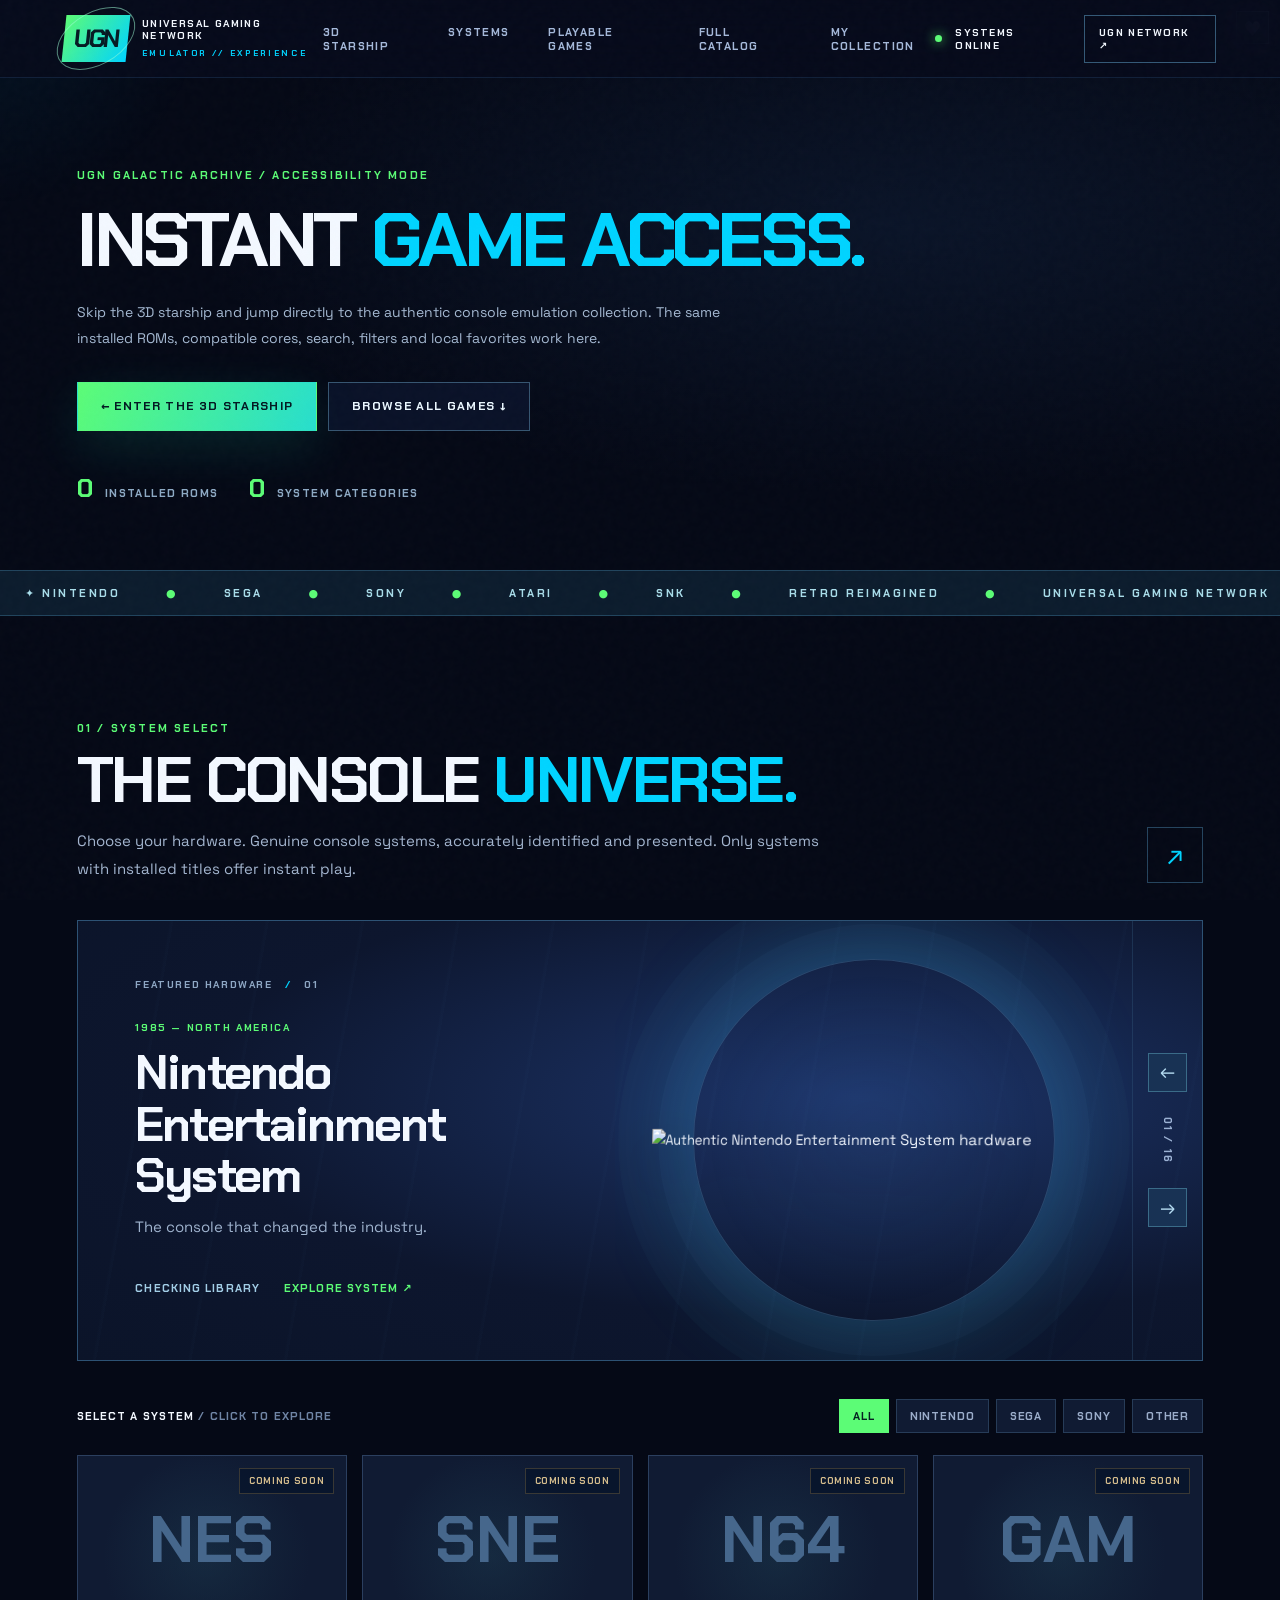
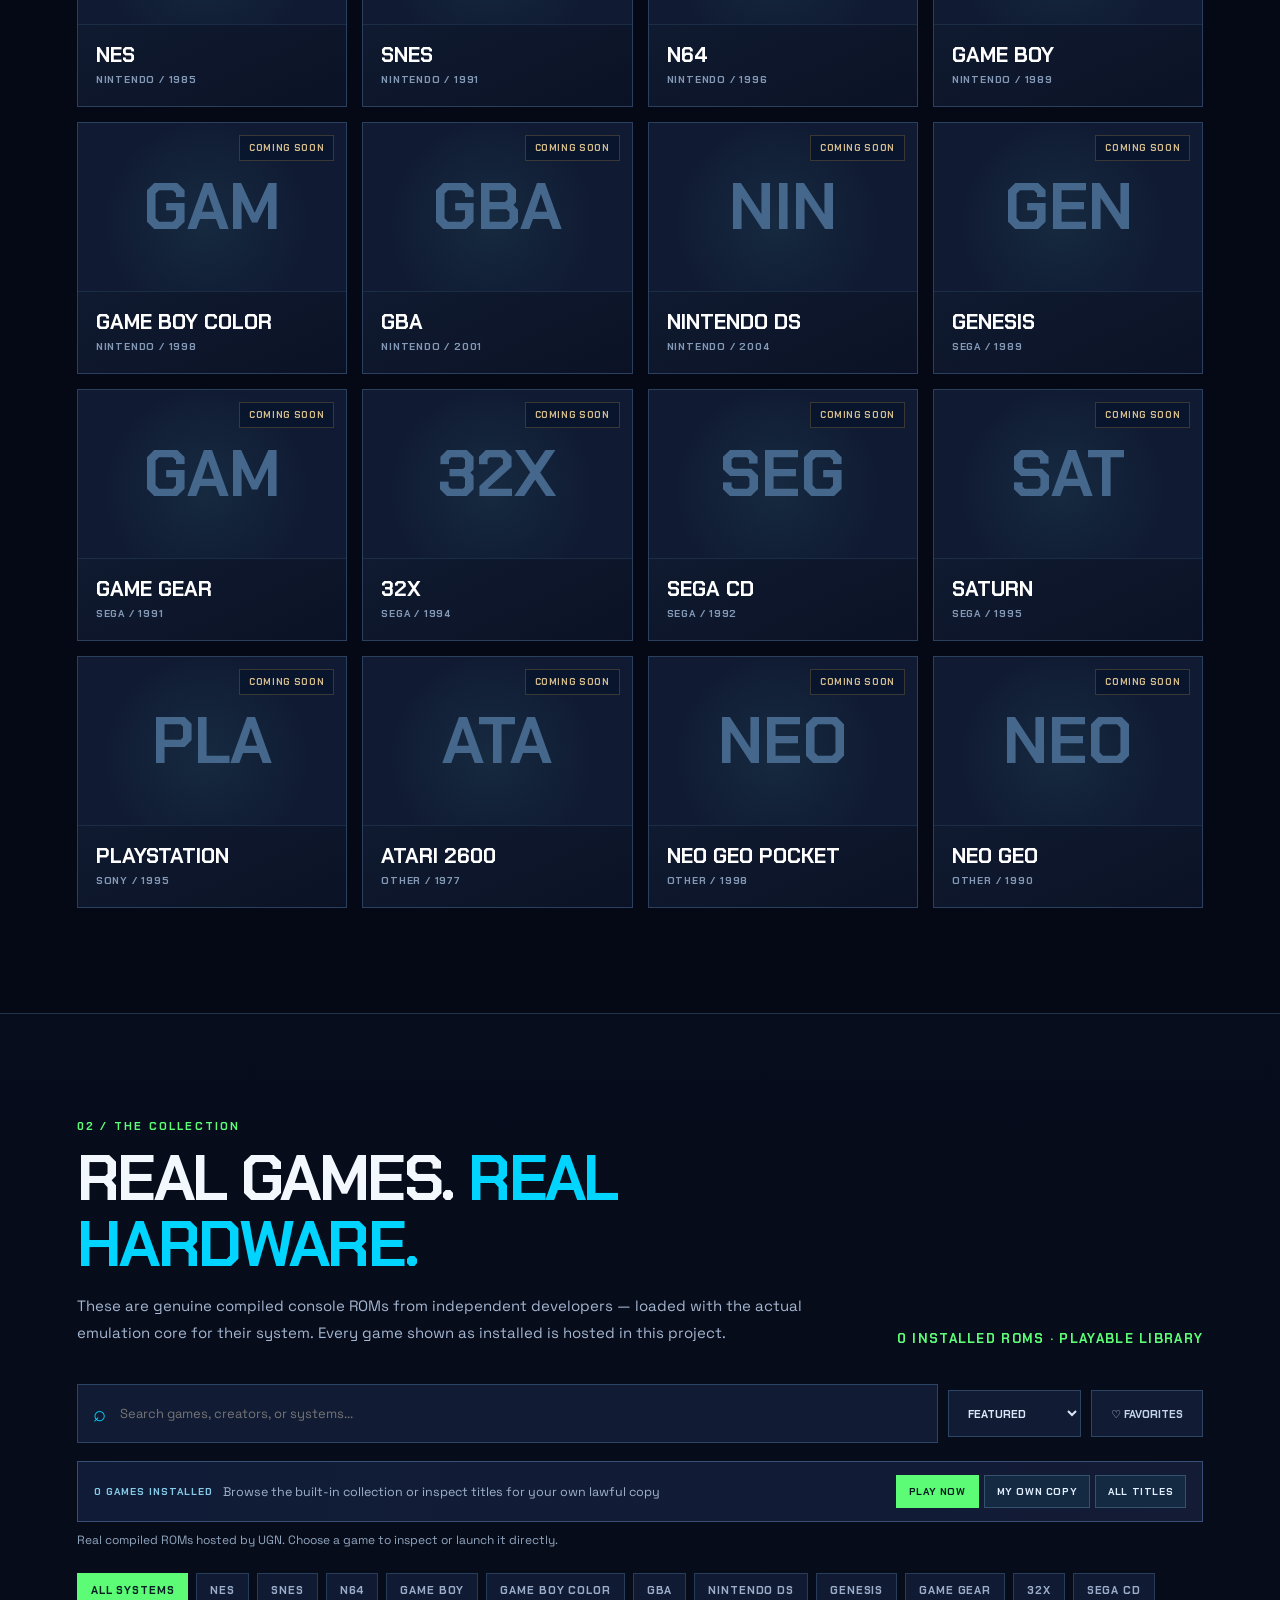
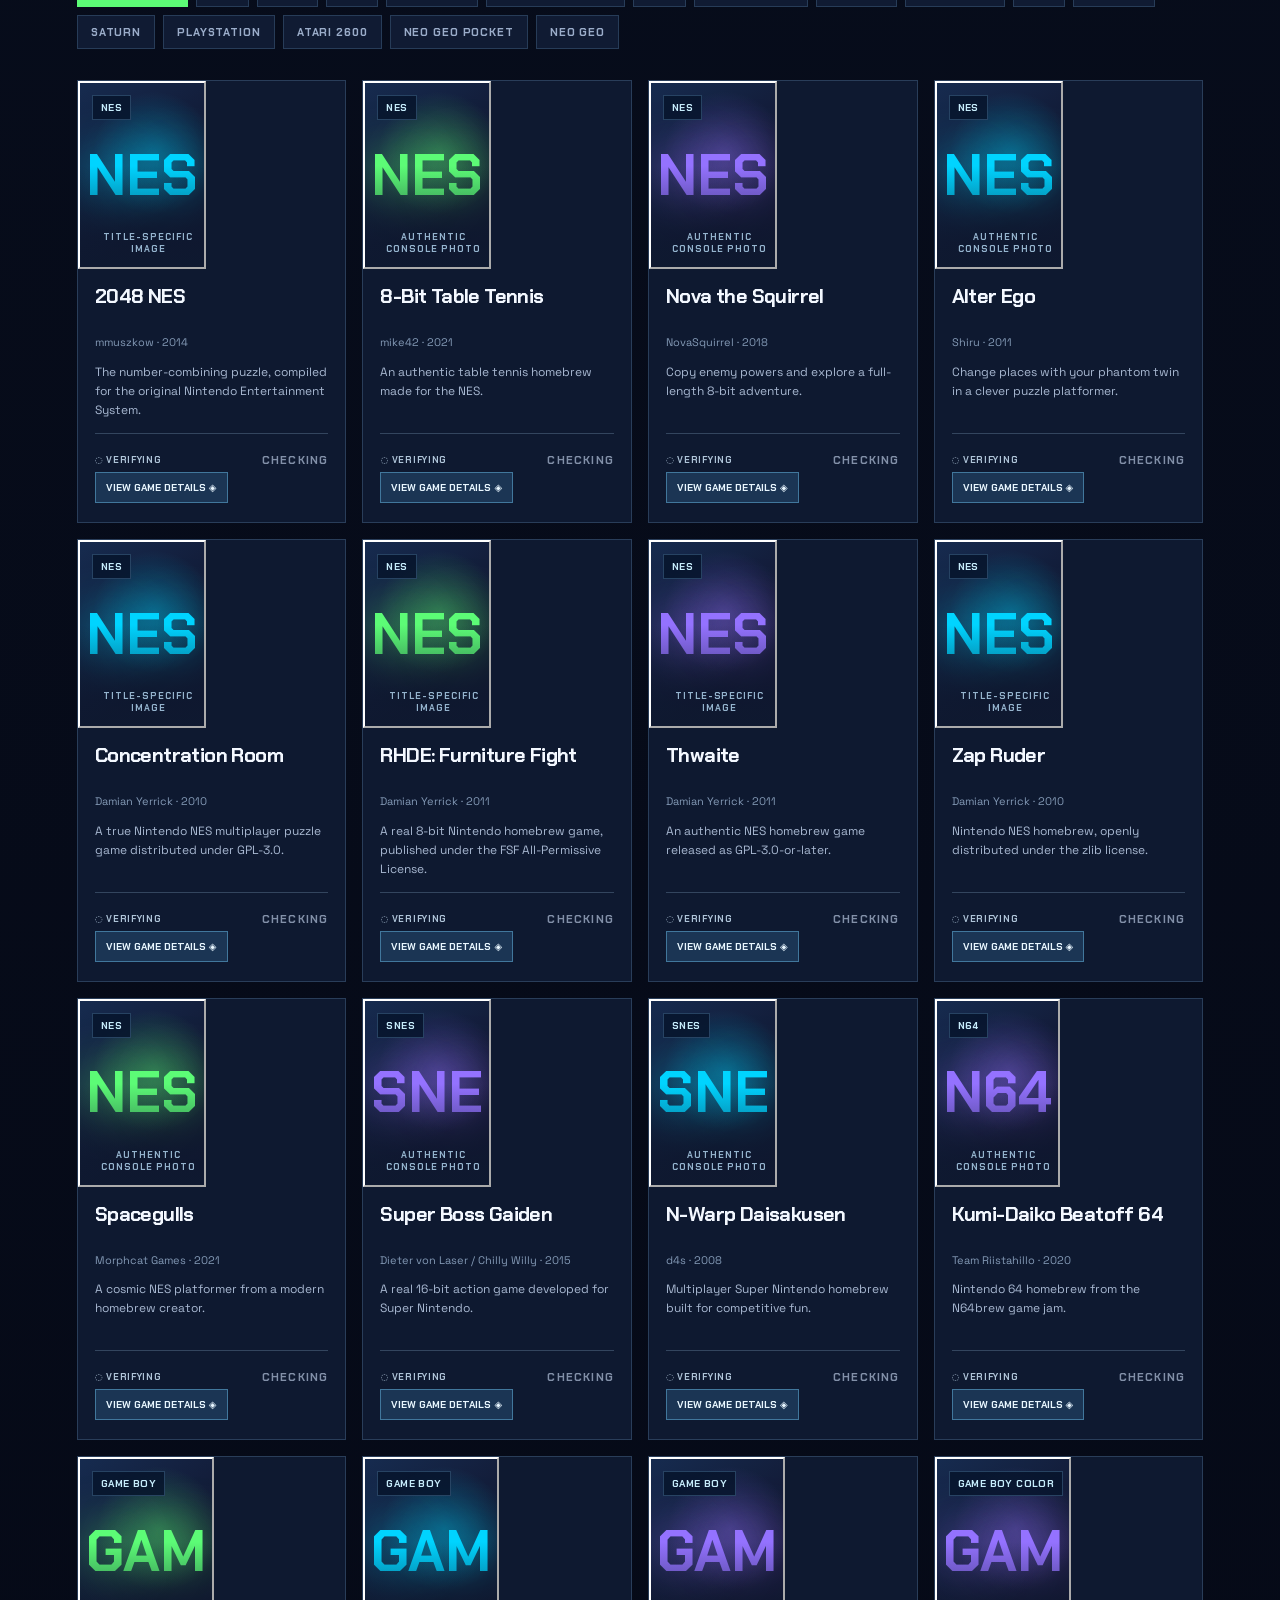
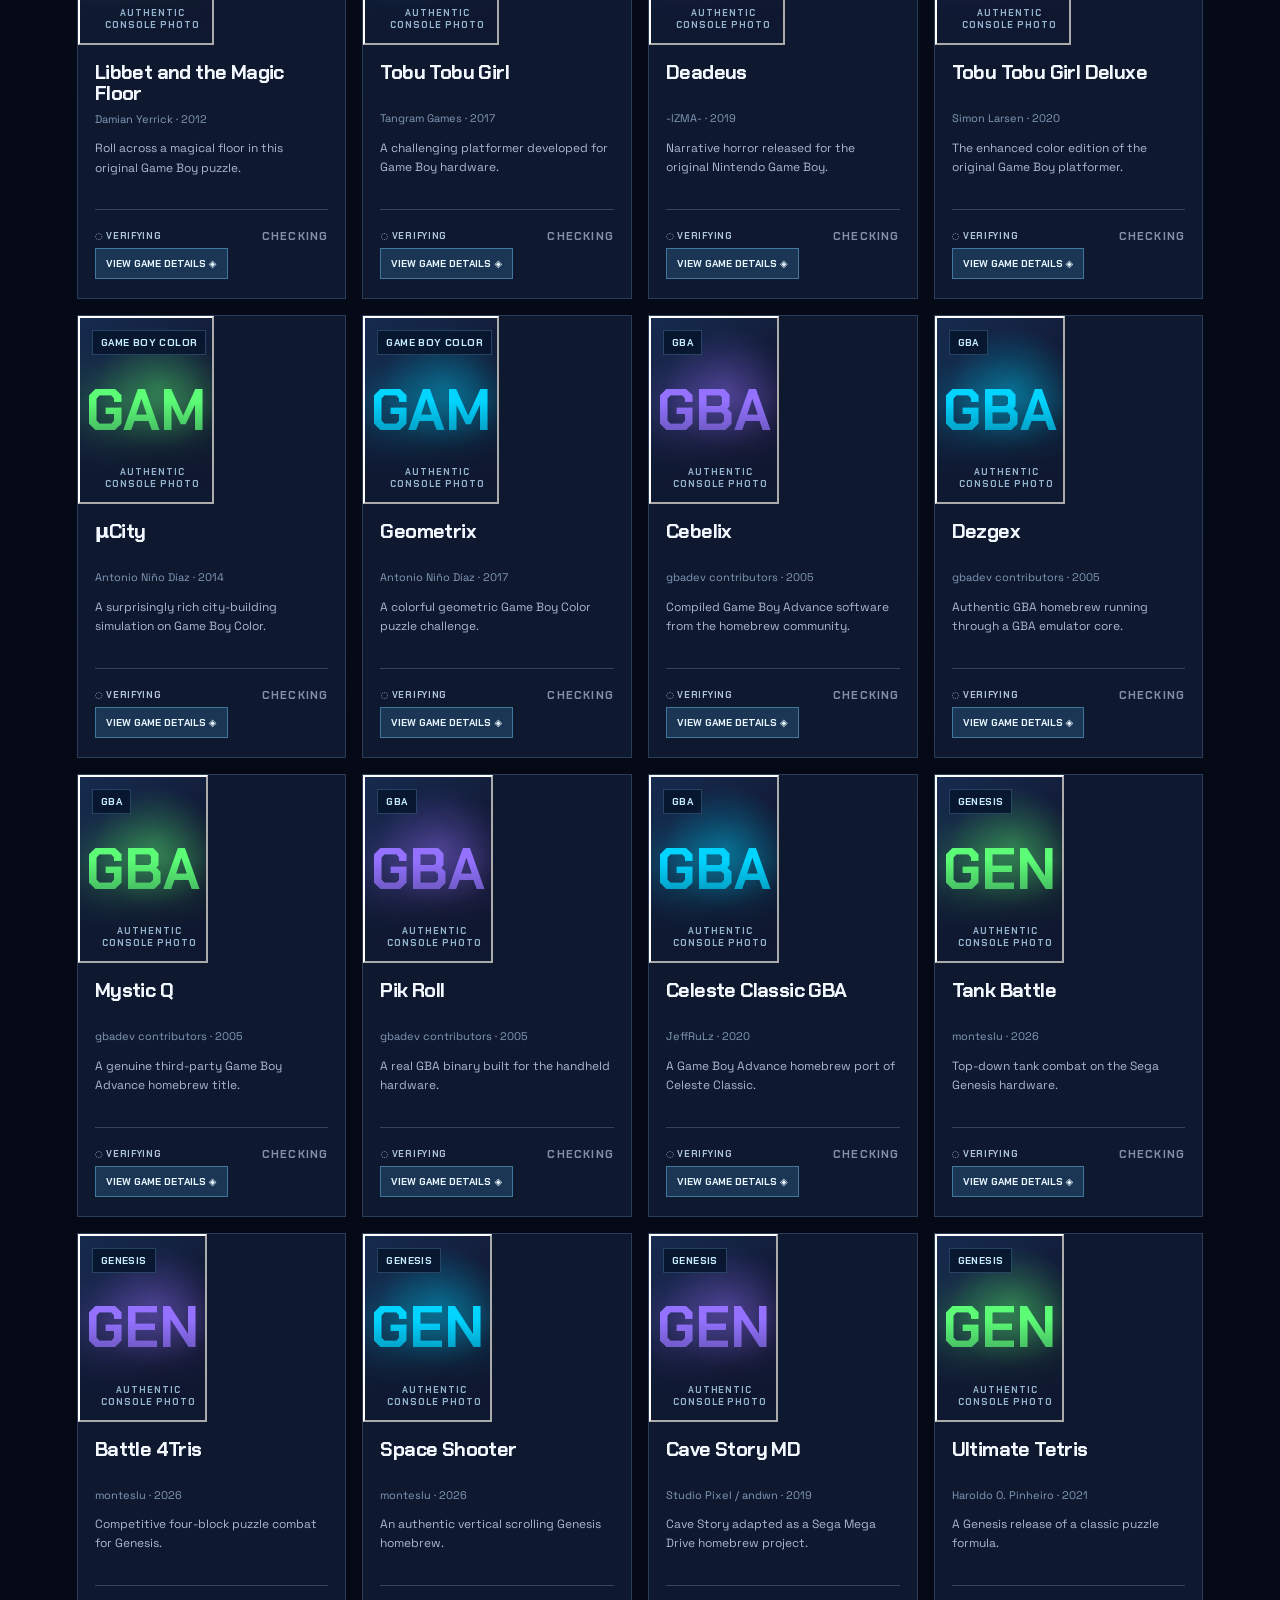
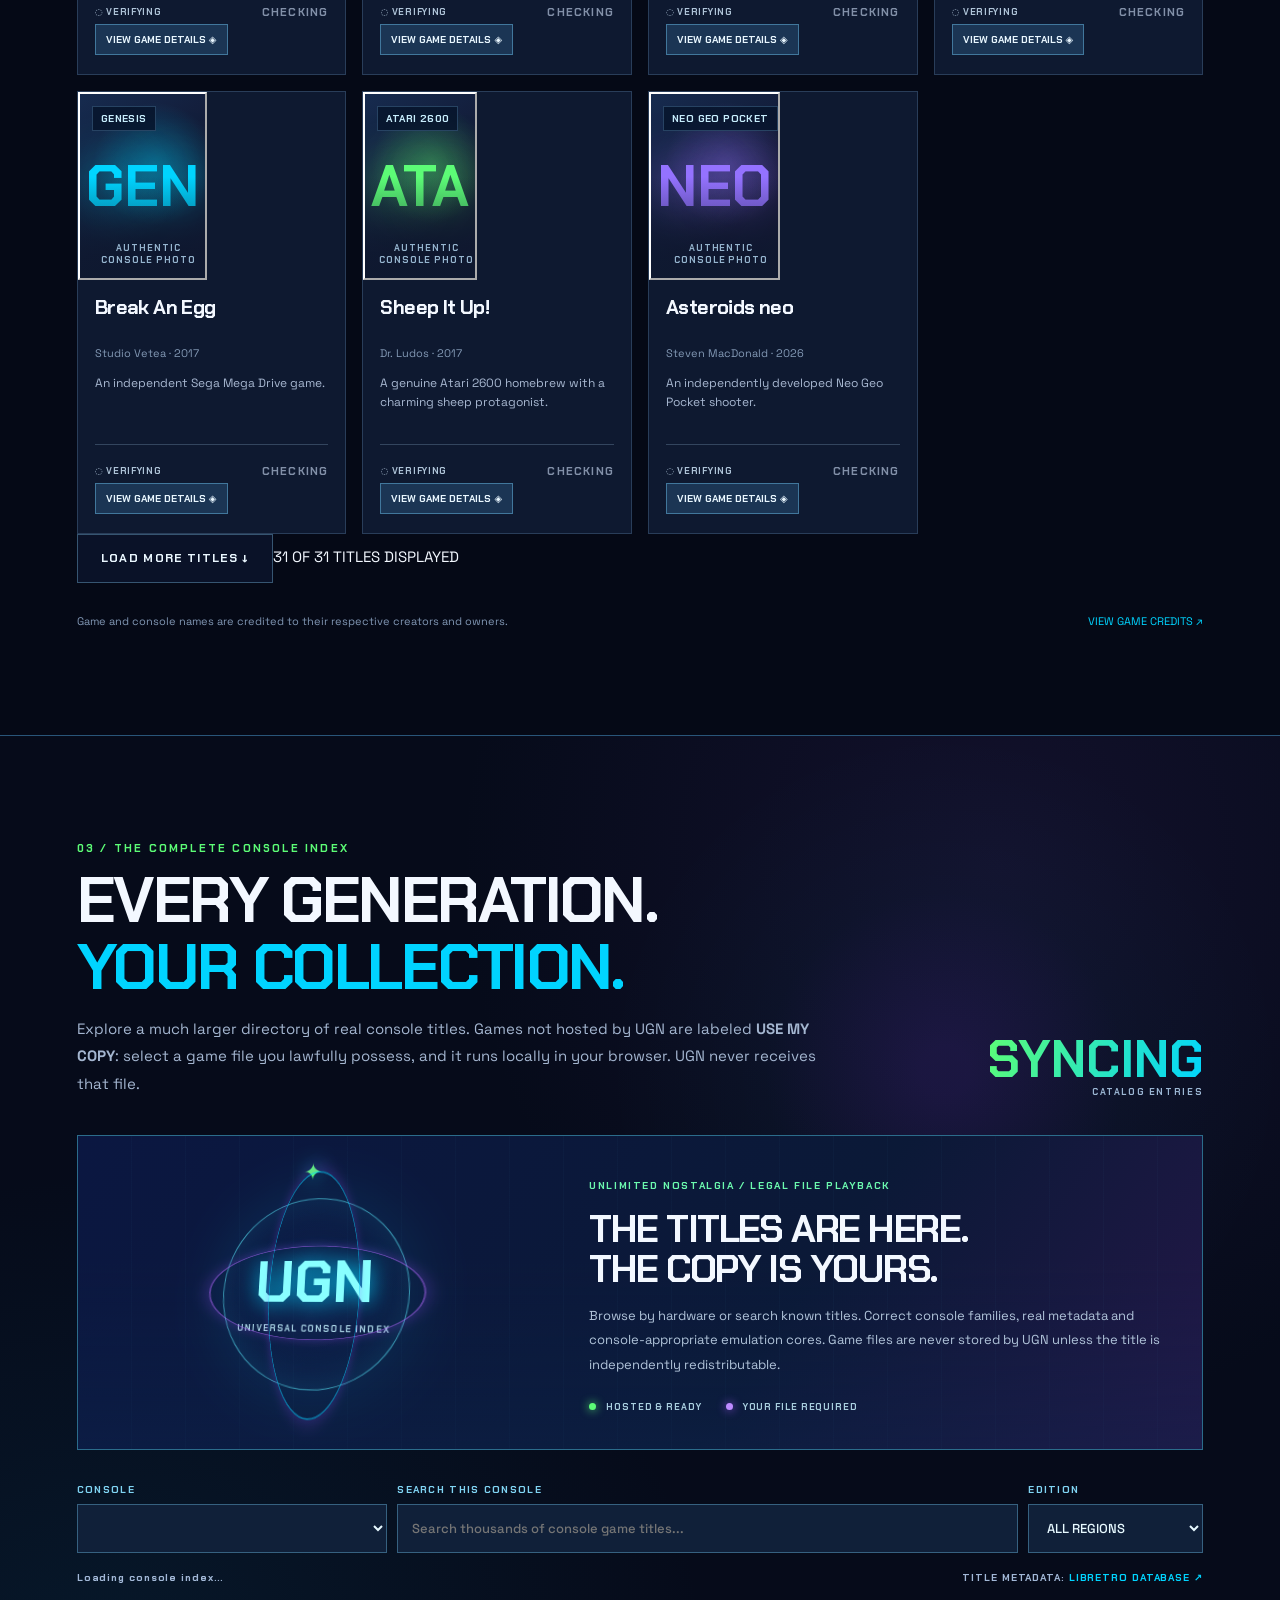
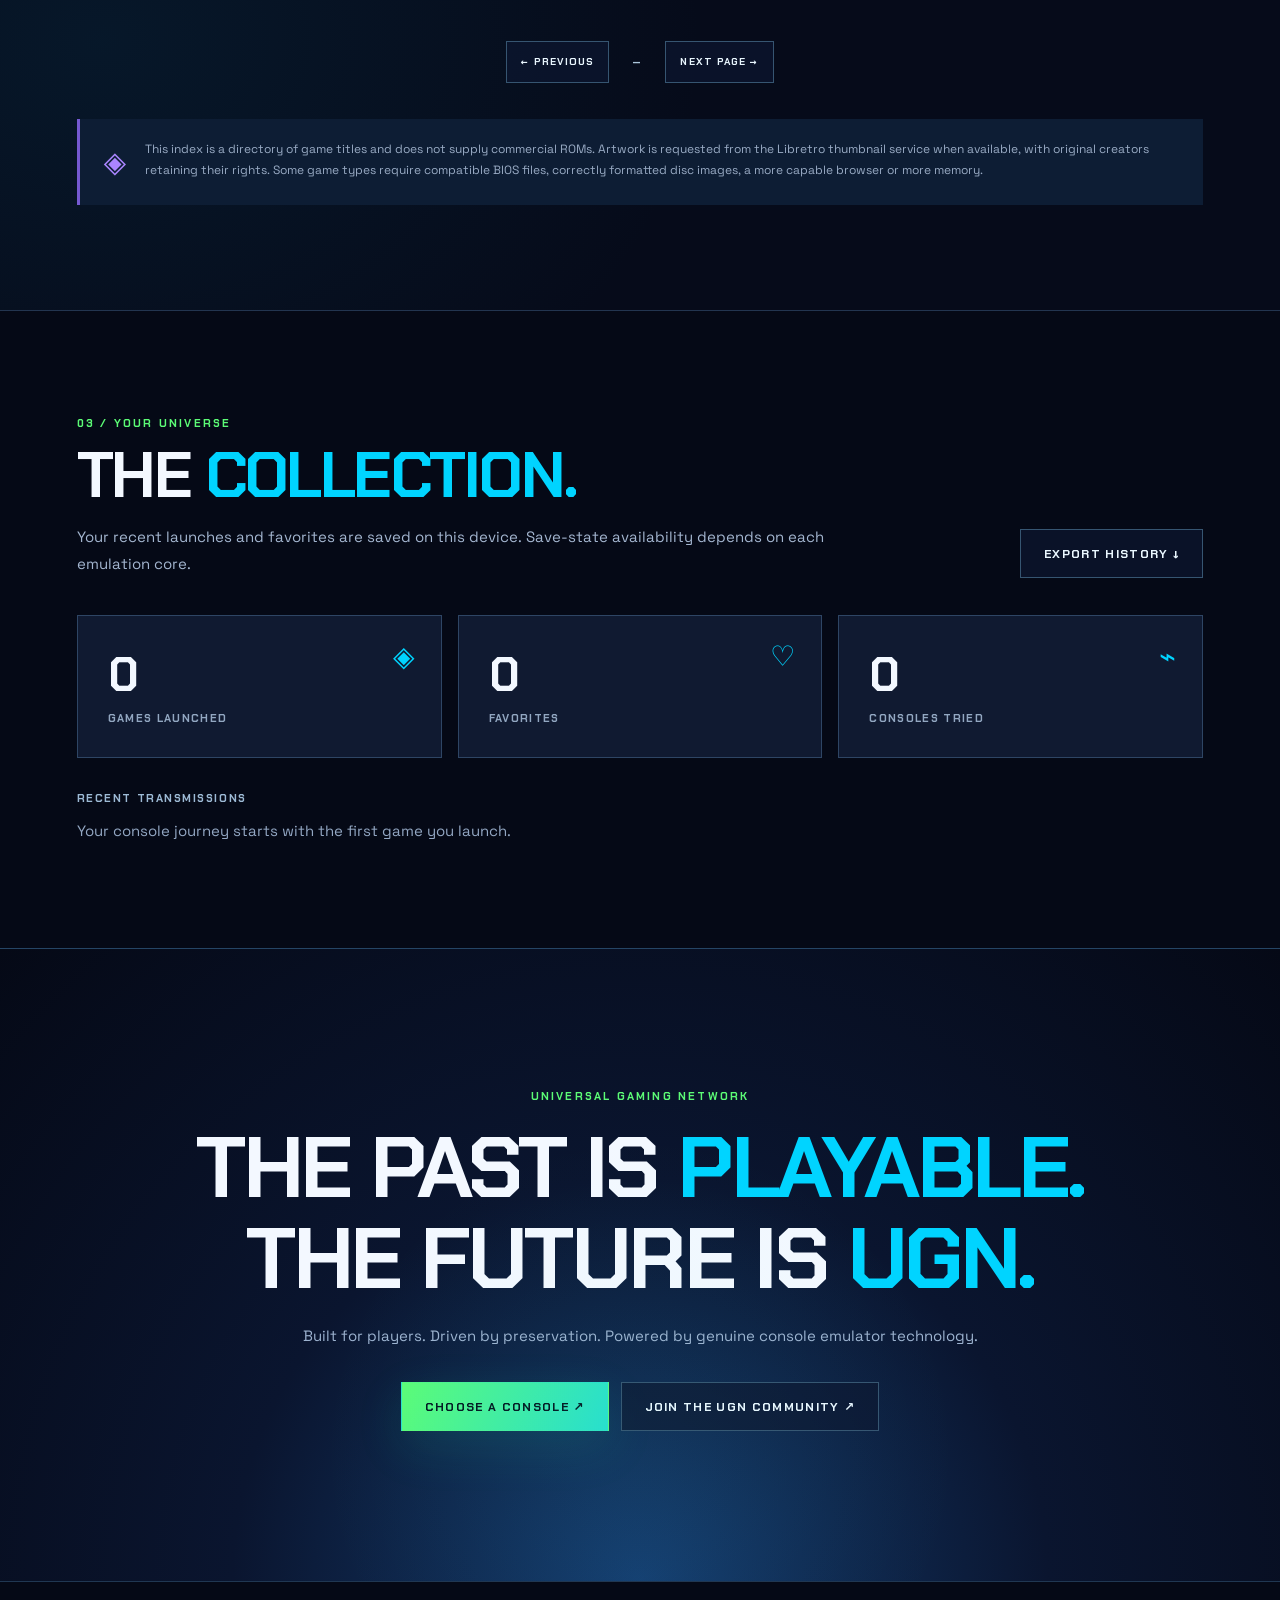
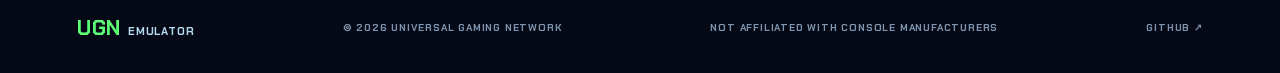
==== commit a7908308: "Load premium UGN visual environment styles and themed console player" ====
--- a/library.html
+++ b/library.html
@@ -1,5 +1,5 @@
 <!doctype html>
-<html lang="en"><head><meta charset="utf-8"><meta name="viewport" content="width=device-width,initial-scale=1"><meta name="theme-color" content="#07091a"><meta name="description" content="UGN Emulator — your universe of real, playable retro console homebrew. Explore a 3D starship of real console games. Built-in homebrew and local use-your-own-copy playback."><title>UGN Emulator — Fast 2D Game Library</title><link rel="icon" href="./favicon.svg" type="image/svg+xml"><link rel="preconnect" href="https://fonts.googleapis.com"><link rel="preconnect" href="https://fonts.gstatic.com" crossorigin><link href="https://fonts.googleapis.com/css2?family=Chakra+Petch:wght@400;500;600;700&family=Space+Grotesk:wght@400;500;600;700&display=swap" rel="stylesheet"><link rel="stylesheet" href="./styles.css"><link rel="stylesheet" href="./galactic.css"><link rel="stylesheet" href="./game-index.css"><link rel="stylesheet" href="./title.css"></head>
+<html lang="en"><head><meta charset="utf-8"><meta name="viewport" content="width=device-width,initial-scale=1"><meta name="theme-color" content="#07091a"><meta name="description" content="UGN Emulator — your universe of real, playable retro console homebrew. Explore a 3D starship of real console games. Built-in homebrew and local use-your-own-copy playback."><title>UGN Emulator — Fast 2D Game Library</title><link rel="icon" href="./favicon.svg" type="image/svg+xml"><link rel="preconnect" href="https://fonts.googleapis.com"><link rel="preconnect" href="https://fonts.gstatic.com" crossorigin><link href="https://fonts.googleapis.com/css2?family=Chakra+Petch:wght@400;500;600;700&family=Space+Grotesk:wght@400;500;600;700&display=swap" rel="stylesheet"><link rel="stylesheet" href="./styles.css"><link rel="stylesheet" href="./galactic.css"><link rel="stylesheet" href="./game-index.css"><link rel="stylesheet" href="./visual-world.css"><link rel="stylesheet" href="./title.css"></head>
 <body class="fast-library"><div class="grain" aria-hidden="true"></div><div class="cursor-glow" id="cursor-glow" aria-hidden="true"></div><div id="toast" role="status" aria-live="polite"></div>
 <header class="site-header"><a class="wordmark" href="#home" aria-label="UGN Emulator"><span class="logo">UGN<span class="logo-orbit"></span></span><span class="wordmark-text">UNIVERSAL GAMING NETWORK<small>EMULATOR // EXPERIENCE</small></span></a><nav class="primary-nav" aria-label="Primary navigation"><a href="./index.html">3D STARSHIP</a><a href="#systems">SYSTEMS</a><a href="#library">PLAYABLE GAMES</a><a href="#all-games">FULL CATALOG</a><a href="#collection">MY COLLECTION</a></nav><div class="header-actions"><span class="live-dot"></span><span class="header-status">SYSTEMS ONLINE</span><a class="header-link" href="https://universalgaming.us/" target="_blank" rel="noopener noreferrer">UGN NETWORK ↗</a></div><button class="nav-toggle" id="nav-toggle" aria-label="Toggle menu" aria-expanded="false">☰</button></header>
 <main><section class="fast-entry" id="home"><div class="section-eyebrow">UGN GALACTIC ARCHIVE / ACCESSIBILITY MODE</div><h1>INSTANT <em>GAME ACCESS.</em></h1><p>Skip the 3D starship and jump directly to the authentic console emulation collection. The same installed ROMs, compatible cores, search, filters and local favorites work here.</p><div class="fast-actions"><a href="./index.html" class="primary-btn">← ENTER THE 3D STARSHIP</a><a href="#library" class="secondary-btn">BROWSE ALL GAMES ↓</a></div><div class="fast-metrics"><span><strong id="hero-games">—</strong> INSTALLED ROMS</span><span><strong id="hero-systems">—</strong> SYSTEM CATEGORIES</span></div></section>
--- a/game-index.css
+++ b/game-index.css
@@ -0,0 +1,89 @@
+/* UGN EMULATOR · The Galactic Archive console title directory / 2026
+   Source metadata is CC BY-SA; games are not bundled for BYO entries. */
+.full-index-section{position:relative;isolation:isolate;border-top:1px solid #295579;background:radial-gradient(ellipse at 78% 11%,#35205d45,transparent 38%),radial-gradient(ellipse at 8% 77%,#093d5840,transparent 36%),#060b1a}
+.index-halo{pointer-events:none;z-index:-1;position:absolute;top:0;right:0;width:min(670px,80vw);height:670px;background:radial-gradient(circle,#704bf222 5%,#00d4ff06 38%,transparent 72%)}
+.index-count{display:grid;justify-items:end;gap:1px;min-width:175px}
+.index-count strong{font:700 clamp(36px,4vw,56px)/1 var(--display);background:linear-gradient(110deg,#5cfc76,#00d4ff);background-clip:text;-webkit-background-clip:text;color:transparent;font-variant-numeric:tabular-nums}
+.index-count span{color:#9bb6d3;font:700 9px var(--display);letter-spacing:.18em}
+.index-hero{position:relative;min-height:260px;display:grid;grid-template-columns:1fr 1.3fr;gap:40px;align-items:center;overflow:hidden;border:1px solid #2b6c8b;background:linear-gradient(125deg,#0b1741,#0b1937 62%,#231747)}
+.index-hero:before{content:"";position:absolute;inset:0;pointer-events:none;background:linear-gradient(0deg,#0c254e55,transparent 60%),repeating-linear-gradient(90deg,transparent,transparent 53px,#3d97c411 54px)}
+.index-hero-display{min-height:255px;display:grid;place-items:center;perspective:850px}
+.index-hologram{width:195px;height:195px;position:relative;display:grid;place-content:center;text-align:center;transform:rotateY(-17deg) rotateX(10deg);border:1px solid #50d7edaa;box-shadow:inset 0 0 40px #1fa5cd33,0 0 65px #00ceff20;border-radius:50%;background:radial-gradient(circle,#143a7755,transparent 80%);color:#89ffff;text-shadow:0 0 22px #00d4ff;font:700 60px var(--display)}
+.index-hologram:before,.index-hologram:after{content:"";position:absolute;inset:-17px;border:2px solid #ac62f77d;border-radius:50%;transform:rotateX(65deg);box-shadow:0 0 20px #9a45fa50}
+.index-hologram:after{inset:-30px;border-color:#0cc6fb79;transform:rotateY(68deg)}
+.index-hologram span{line-height:1}
+.index-hologram small{font:700 9px var(--display);letter-spacing:.13em;color:#a9d4e5;text-shadow:none;margin-top:12px}
+.index-hologram i{position:absolute;top:-45px;left:41%;font-size:24px;color:#5cfc76;font-style:normal}
+.index-hero-copy{position:relative;padding:36px 40px 36px 0}
+.index-kicker{font:700 10px var(--display);color:#6cfaaf;letter-spacing:.16em}
+.index-hero-copy h3{font-size:clamp(26px,3vw,44px);line-height:1.04;margin:14px 0}
+.index-hero-copy p{max-width:610px;margin:0;color:#b1c4da;font-size:13px;line-height:1.9}
+.index-legend{display:flex;align-items:center;gap:24px;flex-wrap:wrap;margin-top:23px;color:#a9cfdf;font:700 9px var(--display);letter-spacing:.1em}
+.status-dot{display:inline-block;width:7px;height:7px;border-radius:50%;margin-right:7px}
+.status-dot.available{background:#5cfc76;box-shadow:0 0 10px #5cfc76}
+.status-dot.local{background:#be8bff;box-shadow:0 0 10px #9855ee}
+.index-controls{display:grid;grid-template-columns:1fr 2fr 175px;gap:10px;align-items:end;margin-top:33px}
+.index-select-label,.index-query-label{display:grid;gap:8px;font:700 10px var(--display);color:#80d4f3;letter-spacing:.13em}
+.index-controls select,.index-controls input{width:100%;min-height:49px;border:1px solid #366180;background:#102039;color:#e7f9ff;padding:12px 14px;font:500 13px var(--sans);letter-spacing:0;outline:none}
+.index-controls input:focus,.index-controls select:focus{border-color:#5cfc76;box-shadow:0 0 0 2px #5cfc761b}
+.index-summary{display:flex;justify-content:space-between;gap:16px;flex-wrap:wrap;align-items:center;margin:18px 0 23px;font:700 10px var(--display);letter-spacing:.09em;color:#a2b8d7}
+.index-credit a{color:#00d4ff}.index-credit a:hover{color:#5cfc76}
+.indexed-game-grid{display:grid;grid-template-columns:repeat(5,minmax(0,1fr));gap:14px}
+.index-card{position:relative;display:flex;flex-direction:column;min-width:0;overflow:hidden;background:linear-gradient(150deg,#111d38,#0e152a);border:1px solid #2b4467;transition:transform .25s,border-color .25s,box-shadow .25s}
+.index-card:hover{transform:translateY(-7px);border-color:#5fc8e6;box-shadow:0 26px 54px #0009,0 0 25px #00d4ff0d}
+.index-cover{position:relative;aspect-ratio:4/4.8;max-height:240px;overflow:hidden;display:grid;place-items:center;background:radial-gradient(circle at 55% 35%,#314472,#0a1530 74%)}
+.index-cover:before{content:"";position:absolute;inset:8%;border:1px solid #87bffc1c;transform:rotate(-4deg)}
+.index-cover img{position:relative;max-width:98%;width:100%;height:100%;object-fit:contain;z-index:1;filter:drop-shadow(0 8px 16px #0007)}
+.index-cover .index-placeholder{font:700 36px var(--display);color:#68bdd8;opacity:.7;text-align:center;text-shadow:0 0 24px #3dd8f9}
+.index-cover img:not([hidden])+.index-placeholder{display:none}
+.index-cover-label{position:absolute;bottom:9px;left:10px;z-index:2;padding:4px 7px;background:#081529d9;border:1px solid #3c6d93ab;color:#c3e4fd;font:700 9px var(--display);letter-spacing:.08em}
+.index-cover .index-region{position:absolute;top:10px;right:10px;z-index:2;color:#e1e9ff;background:#2b2862cc;border:1px solid #57499a;padding:3px 7px;font:700 9px var(--display)}
+.index-card-content{padding:15px 15px 17px;display:flex;flex-direction:column;flex:1;gap:9px}
+.index-card h3{font-size:17px;line-height:1.19;min-height:46px;letter-spacing:-.03em;overflow-wrap:anywhere}
+.index-card-description{color:#9cb2cd;font:500 11px/1.6 var(--sans);min-height:35px}
+.index-card-action{margin-top:auto;border-top:1px solid #324762;padding-top:12px;display:flex;justify-content:space-between;align-items:center;gap:8px}
+.index-card-action>span{font:700 9px var(--display);letter-spacing:.08em;color:#ba9aff}
+.index-card-action>span.ready{color:#5cfc76}
+.index-card-action button{border:0;background:transparent;color:#94e9ef;padding:5px;font:700 10px var(--display);letter-spacing:.04em;white-space:nowrap}
+.index-card-action button:hover{color:#5cfc76}
+.index-card-action button:focus-visible{outline:2px solid #5cfc76}
+.index-card-favorite{position:absolute;z-index:5;left:9px;top:9px;height:30px;width:30px;border:1px solid #658baaaa;background:#09182de5;color:#b0bad7;font-size:17px}
+.index-card-favorite.active{color:#ff90c2}
+.index-pagination{display:flex;align-items:center;justify-content:center;gap:23px;margin-top:34px}
+.index-pagination button{font-size:10px;min-height:42px;padding:9px 14px}
+.index-pagination button:disabled{opacity:.3;cursor:default;transform:none}
+.index-pagination span{font:700 11px var(--display);letter-spacing:.09em;color:#abc6dc}
+.archive-legal{display:flex;gap:19px;align-items:start;background:#0d1d34;border-left:3px solid #7559d1;margin-top:36px;padding:20px 24px}
+.archive-legal>span{font-size:29px;color:#aa85ff}
+.archive-legal p{color:#99abc4;font-size:12px;line-height:1.75;margin:0}
+.copy-dialog{padding:0;width:min(94vw,720px);max-width:720px;border:1px solid #397796;background:#071228;color:#f5fdff;box-shadow:0 50px 120px #000}
+.copy-dialog::backdrop{background:#020610eb;backdrop-filter:blur(15px)}
+.copy-dialog-top{display:flex;align-items:start;justify-content:space-between;gap:16px;padding:26px 30px;background:linear-gradient(135deg,#132848,#10213f 60%,#261a4a);border-bottom:1px solid #386184}
+.copy-kicker,.copy-meta{font:700 10px var(--display);color:#5cfc76;letter-spacing:.16em}
+.copy-dialog-top h3{font-size:30px;line-height:1.05;margin:10px 0 7px}
+.copy-dialog-top p{font:700 11px var(--display);letter-spacing:.1em;color:#a9bcd5;margin:0}
+.copy-x{flex-shrink:0;background:#142a45;color:#fff;border:1px solid #4e6888;font-size:20px;width:38px;height:38px}
+.copy-dialog-body{padding:26px 30px 31px}
+.copy-identity{display:flex;align-items:center;gap:17px;background:#101d34;border:1px solid #304c69;padding:13px;margin-bottom:21px}
+.copy-thumbnail{width:78px;height:95px;flex-shrink:0;display:grid;place-items:center;background:radial-gradient(circle,#1b4e69,#091528);border:1px solid #3c587c}
+.copy-thumbnail img{width:100%;height:100%;object-fit:contain}
+.copy-thumbnail span{font:700 21px var(--display);color:#5cfc76}
+.copy-identity>div:last-child{min-width:0;display:grid;gap:8px}
+.copy-identity strong{font:700 20px var(--display);overflow-wrap:anywhere}
+.copy-identity small{color:#96b8d1;font:500 11px var(--sans)}
+.copy-upload-zone{position:relative;display:grid;place-items:center;text-align:center;gap:6px;padding:29px 12px;border:2px dashed #377f9b;background:#09253b88;transition:.2s;cursor:pointer}
+.copy-upload-zone:hover,.copy-upload-zone.dragover{border-color:#5cfc76;background:#155c6444}
+.copy-upload-zone strong{font:700 16px var(--display)}
+.copy-upload-zone small{max-width:380px;color:#a8c2d3;font:12px var(--sans);overflow-wrap:anywhere}
+.copy-upload-icon{font:700 37px var(--display);color:#00d4ff}
+.copy-upload-zone input{position:absolute;inset:0;cursor:pointer;width:100%;height:100%;opacity:0}
+.copy-bios-label{display:grid;gap:8px;margin-top:19px;font:700 10px var(--display);letter-spacing:.1em;color:#c2eaf4}
+.copy-bios-label span{font:400 11px var(--sans);letter-spacing:0;color:#a1b3ca}
+.copy-bios-label input{width:100%;padding:12px;background:#11213c;border:1px solid #355975;color:#e4eeff;font:12px var(--sans)}
+.copy-status{font:12px/1.7 var(--sans);margin:17px 0;padding:12px 15px;border-left:3px solid #00d4ff;background:#102139;color:#bdd5eb}
+.copy-status.error{border-color:#ff697a;color:#ffafbf}
+.copy-status.success{border-color:#5cfc76;color:#b3ffb9}
+.copy-launch{width:100%;display:flex;justify-content:center}
+.copy-launch:disabled{background:#32516a;color:#91aabb;box-shadow:none;cursor:not-allowed;transform:none}
+.copy-disclaimer{margin:19px 0 0;font-size:11px;line-height:1.7;color:#91a5c0}
+@media(max-width:1220px){.indexed-game-grid{grid-template-columns:repeat(4,minmax(0,1fr))}}@media(max-width:940px){.indexed-game-grid{grid-template-columns:repeat(3,minmax(0,1fr))}.index-controls{grid-template-columns:1fr 1fr}.index-query-label{grid-column:span 2;grid-row:1}.index-select-label.region-label{grid-column:2;grid-row:2}.index-hero{grid-template-columns:240px 1fr;gap:12px}.index-hero-copy{padding-right:23px}}@media(max-width:680px){.index-hero{grid-template-columns:1fr;gap:0}.index-hero-display{min-height:160px}.index-hologram{width:135px;height:135px;font-size:38px}.index-hero-copy{padding:12px 24px 26px}.index-controls{grid-template-columns:1fr}.index-query-label,.index-select-label.region-label{grid-column:auto;grid-row:auto}.indexed-game-grid{grid-template-columns:repeat(2,minmax(0,1fr));gap:10px}.index-cover{max-height:180px}.index-card-content{padding:11px}.index-card h3{font-size:15px;min-height:51px}.index-card-description{font-size:10px}.index-card-action{flex-wrap:wrap}.index-count strong{font-size:28px}.index-count{min-width:90px}.index-pagination{gap:10px}.index-pagination button{font-size:9px}.copy-dialog-top{padding:19px}.copy-dialog-body{padding:17px}.copy-dialog-top h3{font-size:24px}.copy-identity strong{font-size:16px}}@media(max-width:390px){.indexed-game-grid{grid-template-columns:1fr 1fr}.index-card-action button{font-size:9px}.index-card h3{font-size:14px}.index-hero-copy h3{font-size:26px}}
--- a/visual-world.css
+++ b/visual-world.css
@@ -0,0 +1,41 @@
+/* UGN GALACTIC ARCHIVE — visual direction from user's four supplied references.
+   Cinematic concept imagery on entry; actual walkable three.js scenes after entry. */
+.concept-backdrop{position:absolute;inset:0;z-index:-2;overflow:hidden;opacity:1;pointer-events:none;transition:opacity 1.2s ease;isolation:isolate}
+.concept-backdrop img{width:100%;height:100%;object-fit:cover;object-position:center center;filter:saturate(1.14) contrast(1.07) brightness(.74);transform:scale(1.045);animation:concept-float 25s ease-in-out infinite alternate}
+.concept-backdrop:after{content:"";position:absolute;inset:0;background:linear-gradient(90deg,#030816f0 0,#030816e5 25%,#03081680 54%,#0308160c 93%),linear-gradient(0deg,#030816ee,transparent 28%,#020612aa)}
+.galactic-world.world-active .concept-backdrop{opacity:0}
+.concept-caption{position:absolute;right:clamp(22px,5vw,85px);bottom:160px;z-index:1;max-width:300px;text-align:right;font:700 10px var(--display);letter-spacing:.16em;color:#b0e9ff;text-shadow:0 2px 10px #000;transition:opacity .6s}
+.concept-caption span{display:block;margin-top:5px;color:#a1a5d3;font-size:9px}
+.galactic-world.world-active .concept-caption{opacity:0}
+@keyframes concept-float{from{transform:scale(1.04) translateX(-.5%)}to{transform:scale(1.115) translateX(.5%)}}
+.galactic-world:not(.world-active) .world-vignette{background:linear-gradient(90deg,#030816a6,#03081647 70%,#0308161f),linear-gradient(0deg,#030816f0,transparent 35%,transparent 65%,#050b1b88)}
+.galactic-world:not(.world-active) .world-intro{text-shadow:0 7px 30px #0009}
+.galactic-world:not(.world-active) .world-intro p{color:#d7e6f9}
+.galactic-world:not(.world-active) .world-intro h1{filter:drop-shadow(0 6px 23px #000c)}
+.design-locations{max-width:1590px;margin:0 auto;padding:96px clamp(20px,6vw,105px) 105px;position:relative;background:radial-gradient(ellipse at 50% 0,#22164d66,#050916 69%)}
+.design-locations:before{content:"";position:absolute;left:50%;top:25px;width:420px;transform:translateX(-50%);height:1px;background:linear-gradient(90deg,transparent,#00d4ff,transparent)}
+.locations-heading{text-align:center;margin:0 auto 35px}
+.locations-heading>span{font:700 10px var(--display);color:#5cfc76;letter-spacing:.2em}
+.locations-heading>strong{display:block;margin:13px 0 9px;font:700 clamp(35px,4.5vw,65px)/1.03 var(--display);letter-spacing:-.05em}
+.locations-heading p{color:#9db8d1;margin:0}
+.locations-grid{display:grid;grid-template-columns:repeat(2,minmax(0,1fr));gap:18px}
+.location-card{position:relative;isolation:isolate;overflow:hidden;min-height:300px;aspect-ratio:16/9;padding:26px;display:flex;flex-direction:column;justify-content:end;align-items:start;text-align:left;background:#0a1b37;border:1px solid #385472;color:white;transition:transform .28s,border-color .28s,box-shadow .28s}
+.location-card:hover{border-color:#00d4ff;transform:translateY(-7px);box-shadow:0 30px 85px #0009,0 0 45px #00d4ff12}
+.location-card img{position:absolute;inset:0;z-index:-2;width:100%;height:100%;object-fit:cover;transition:transform .75s,filter .75s;filter:brightness(.76) saturate(1.10)}
+.location-card:hover img{transform:scale(1.11);filter:brightness(.94) saturate(1.12)}
+.location-card:before{content:"";position:absolute;inset:0;background:linear-gradient(0deg,#040916f3 0,#0610208e 42%,transparent 80%);z-index:-1}
+.location-index{display:block;margin-bottom:9px;font:700 10px var(--display);letter-spacing:.16em;color:#5cfc76;text-shadow:0 2px 7px #000}
+.location-card strong{font:700 clamp(24px,2.6vw,39px)/1.1 var(--display);letter-spacing:-.04em;text-shadow:0 5px 13px #000}
+.location-card small{margin-top:11px;color:#afe9ff;font:700 10px var(--display);letter-spacing:.11em}
+.location-card:after{content:"";position:absolute;width:40px;height:40px;top:18px;right:18px;border-right:2px solid #00d4ff;border-top:2px solid #00d4ff;opacity:.8;transition:width .2s,height .2s}
+.location-card:hover:after{width:58px;height:58px}
+.room-design-preview{width:100%;height:145px;object-fit:cover;display:block;border:1px solid #426a8a;border-radius:4px;margin:13px 0 16px;filter:brightness(.85)}
+/* The loading picture disappears as the real emulator becomes playable. */
+.player-viewport{isolation:isolate}
+.player-boot-overlay{position:absolute;inset:0;z-index:4;display:grid;justify-items:center;align-content:center;gap:16px;background:linear-gradient(0deg,#04091ce8,#060e30b5),url("./assets/console-play-station.webp") center/cover;color:#fff;pointer-events:none;transition:opacity .45s,visibility .45s}
+.player-boot-overlay:before{content:"";width:clamp(80px,12vw,140px);height:clamp(80px,12vw,140px);border:2px solid #30eaff;border-radius:50%;box-shadow:inset 0 0 40px #00d4ff28,0 0 45px #00d4ff35;animation:boot-pulse 1.8s ease-in-out infinite}
+.player-boot-overlay strong{font:700 clamp(22px,3vw,38px) var(--display);letter-spacing:.07em;text-shadow:0 4px 14px #000;text-align:center;padding:0 20px}
+.player-boot-overlay small{font:700 11px var(--display);letter-spacing:.2em;color:#72fcd1;text-shadow:0 0 12px #00d4ff}
+.player-viewport.boot-complete .player-boot-overlay{opacity:0;visibility:hidden}
+@keyframes boot-pulse{0%,100%{transform:scale(.85);box-shadow:0 0 18px #27eafa33}50%{transform:scale(1.08);box-shadow:0 0 65px #27eafaaa}}
+@media(max-width:860px){.design-locations{padding:65px 22px}.locations-grid{gap:10px}.location-card{padding:17px;min-height:215px}.location-card strong{font-size:clamp(20px,4vw,28px)}.concept-backdrop img{object-position:56% center}}@media(max-width:600px){.locations-grid{grid-template-columns:1fr}.location-card{min-height:235px}.concept-backdrop img{filter:brightness(.65);object-position:55% center}.concept-backdrop:after{background:linear-gradient(90deg,#030816c4,#03081660 100%),linear-gradient(0deg,#030816ea,transparent 43%)}.concept-caption{bottom:155px;right:15px;font-size:8px}.concept-caption span{display:none}}@media(prefers-reduced-motion:reduce){.concept-backdrop img,.location-card img,.player-boot-overlay:before{animation:none!important}.location-card,.concept-backdrop,.player-boot-overlay{transition:none!important}}
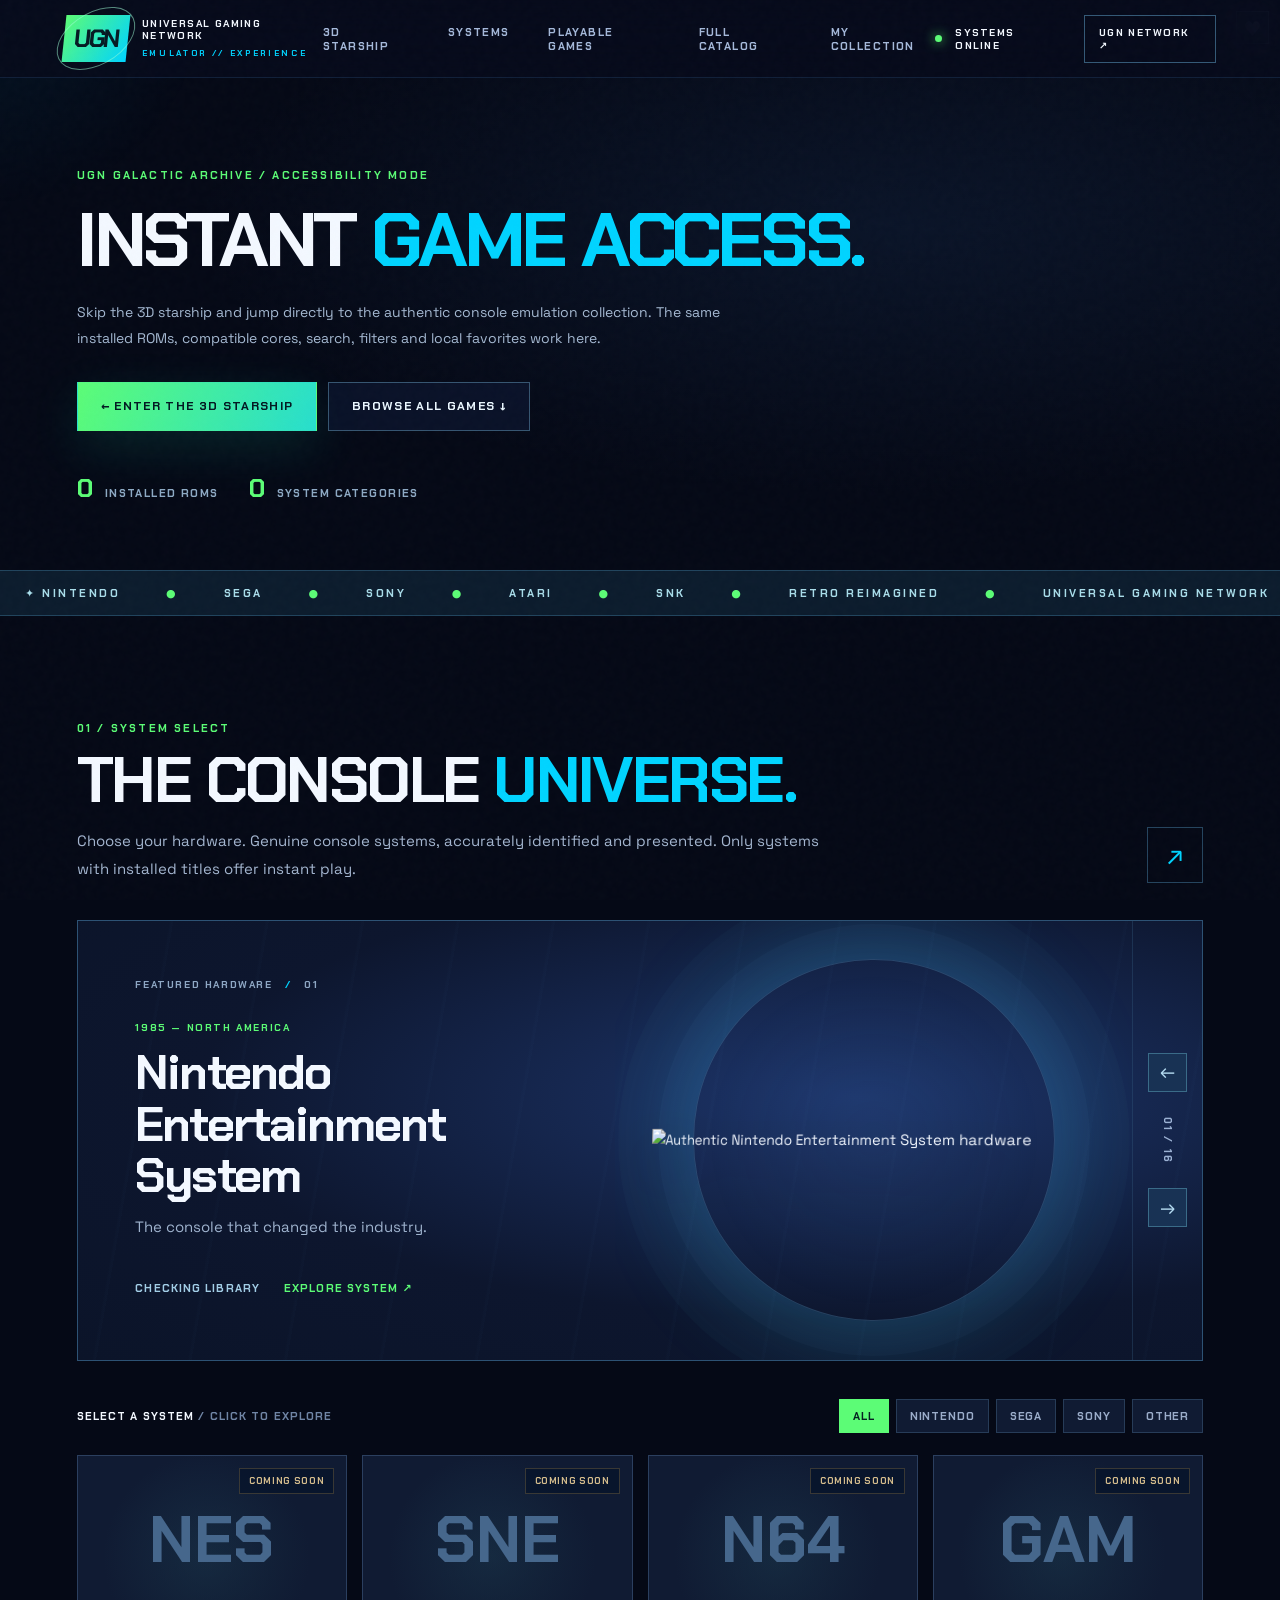
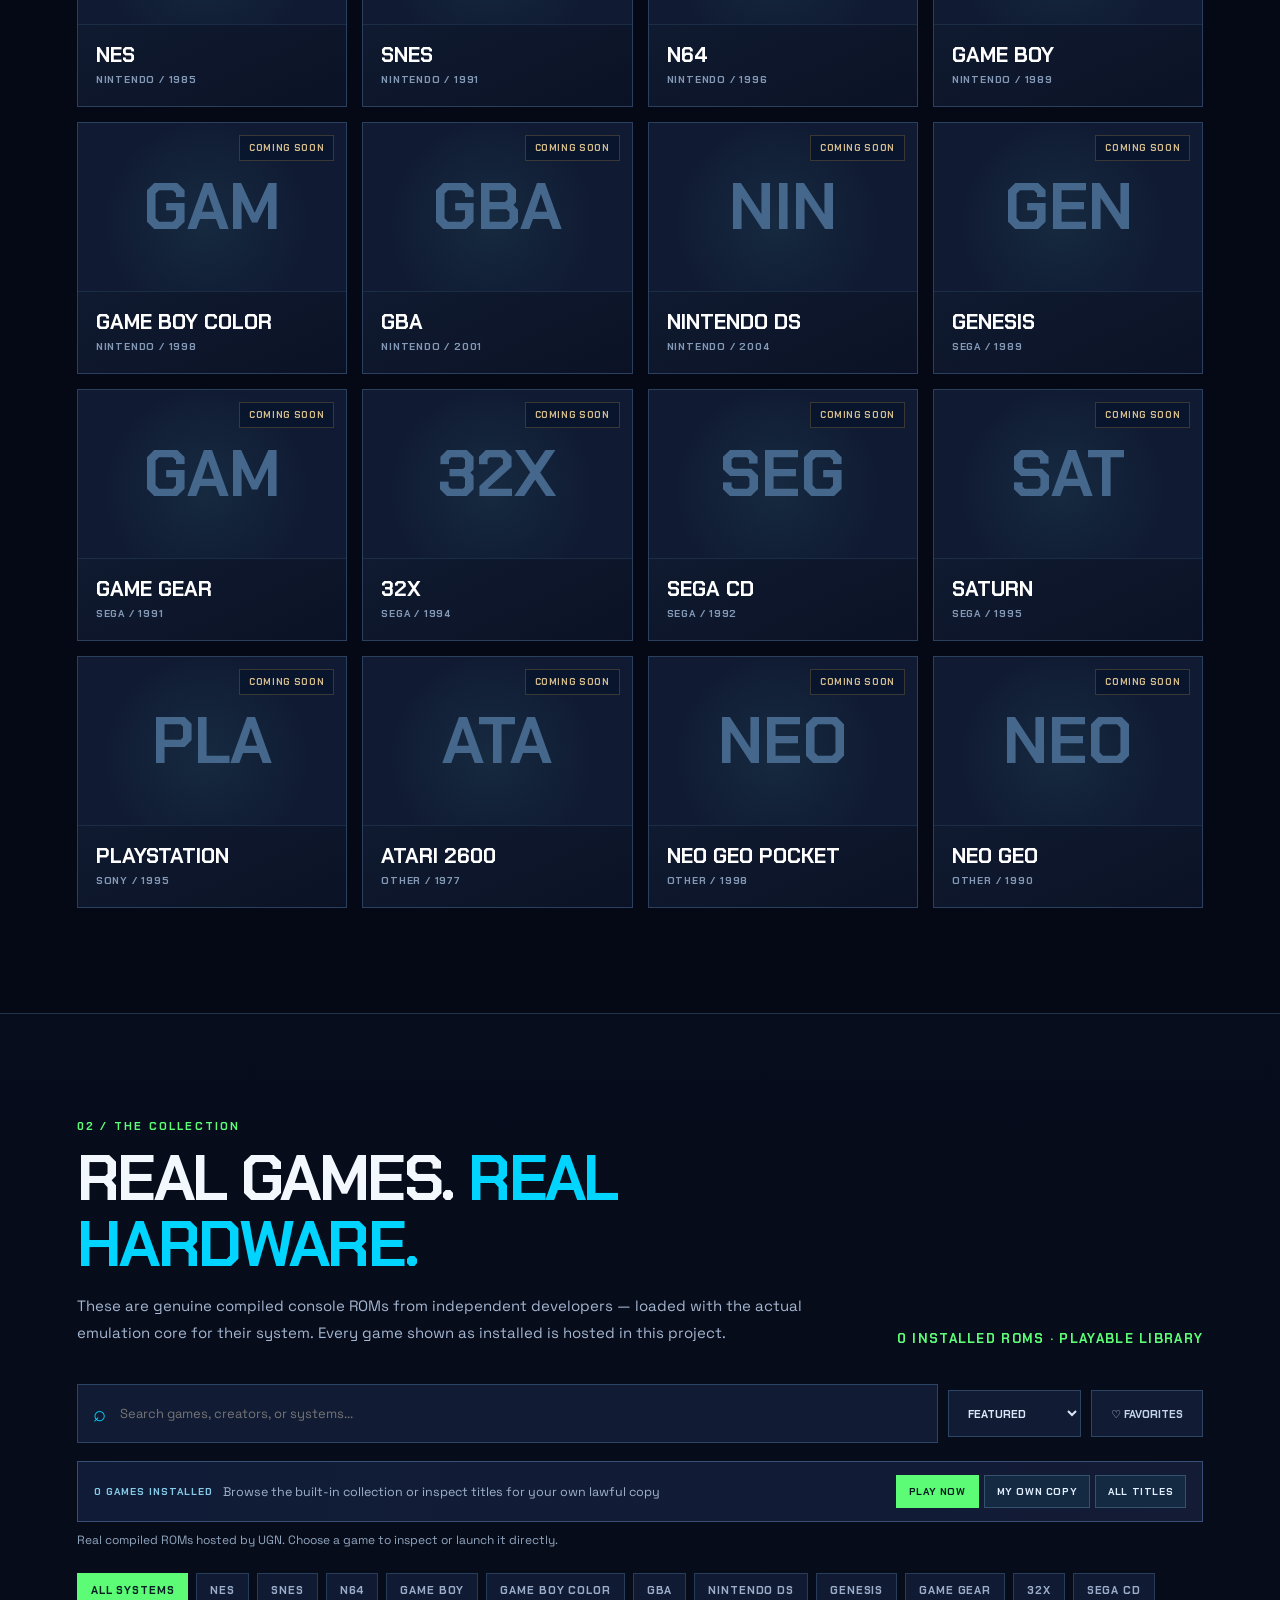
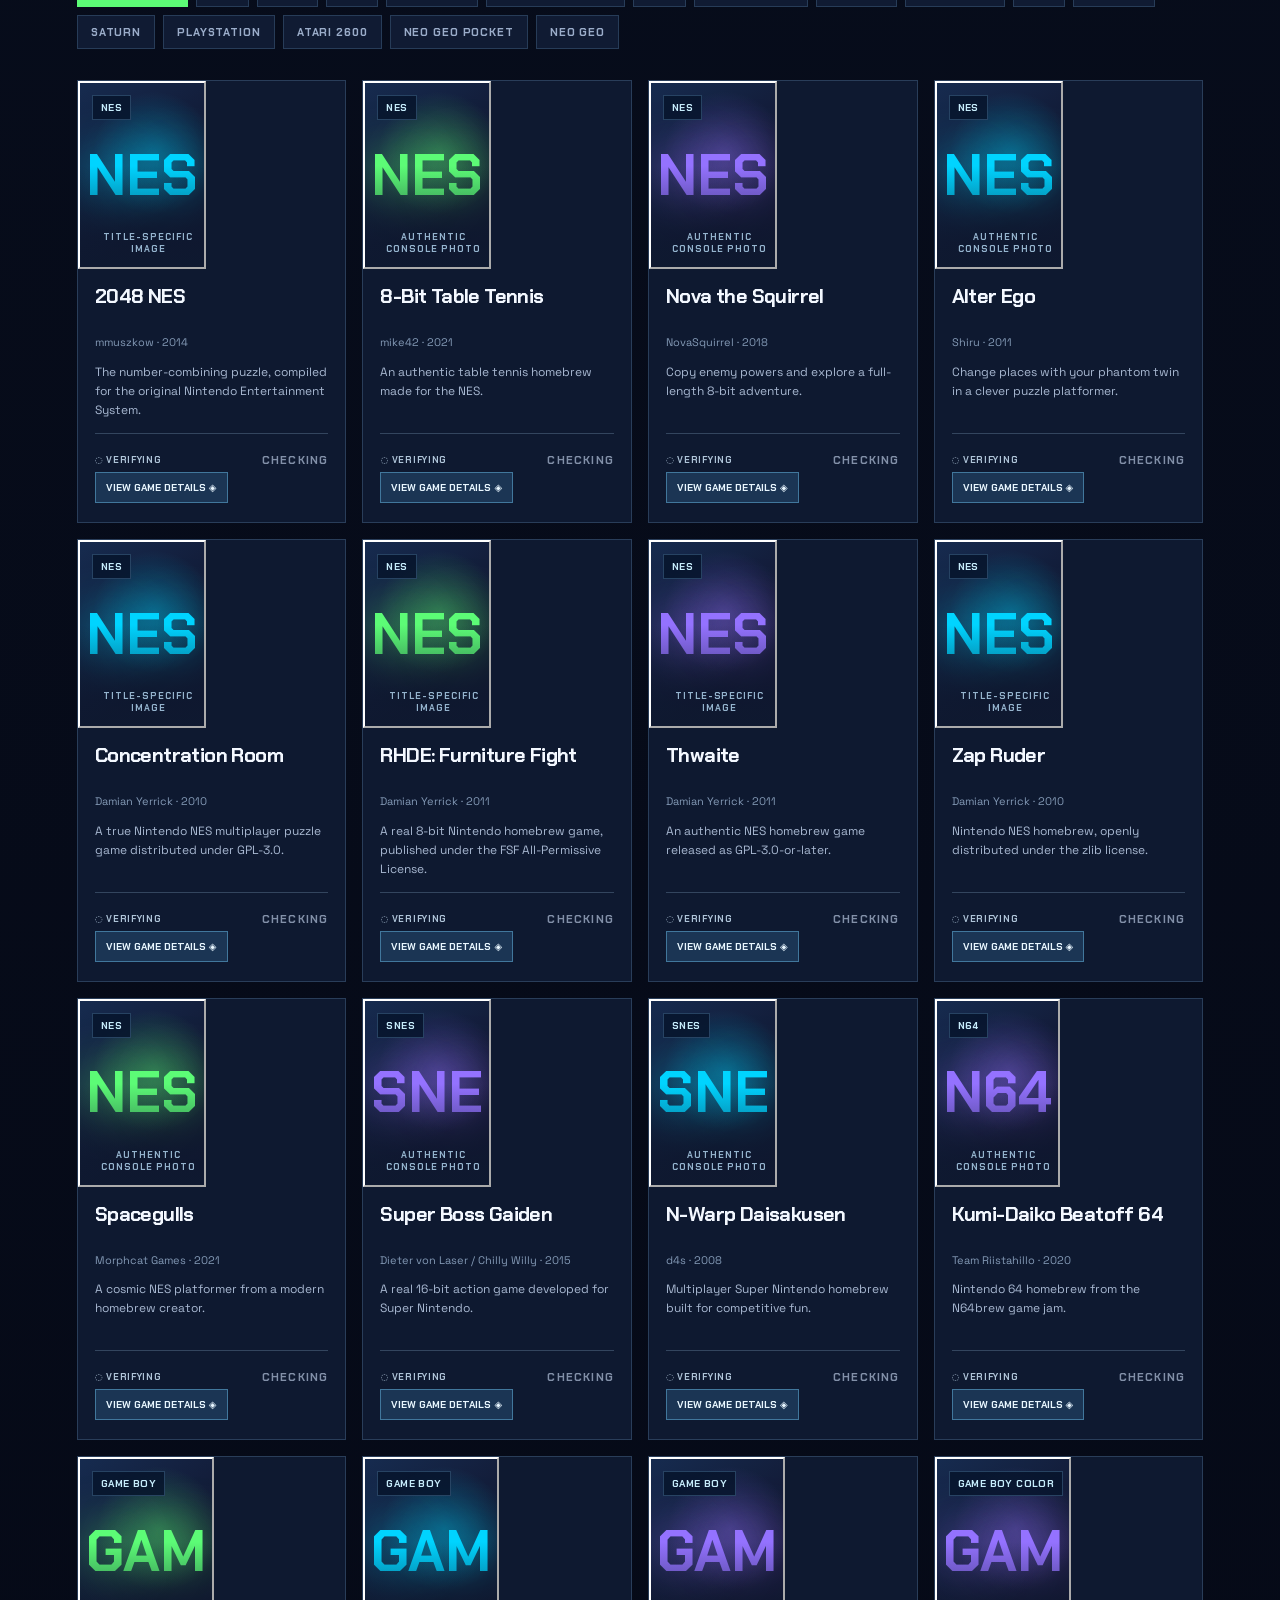
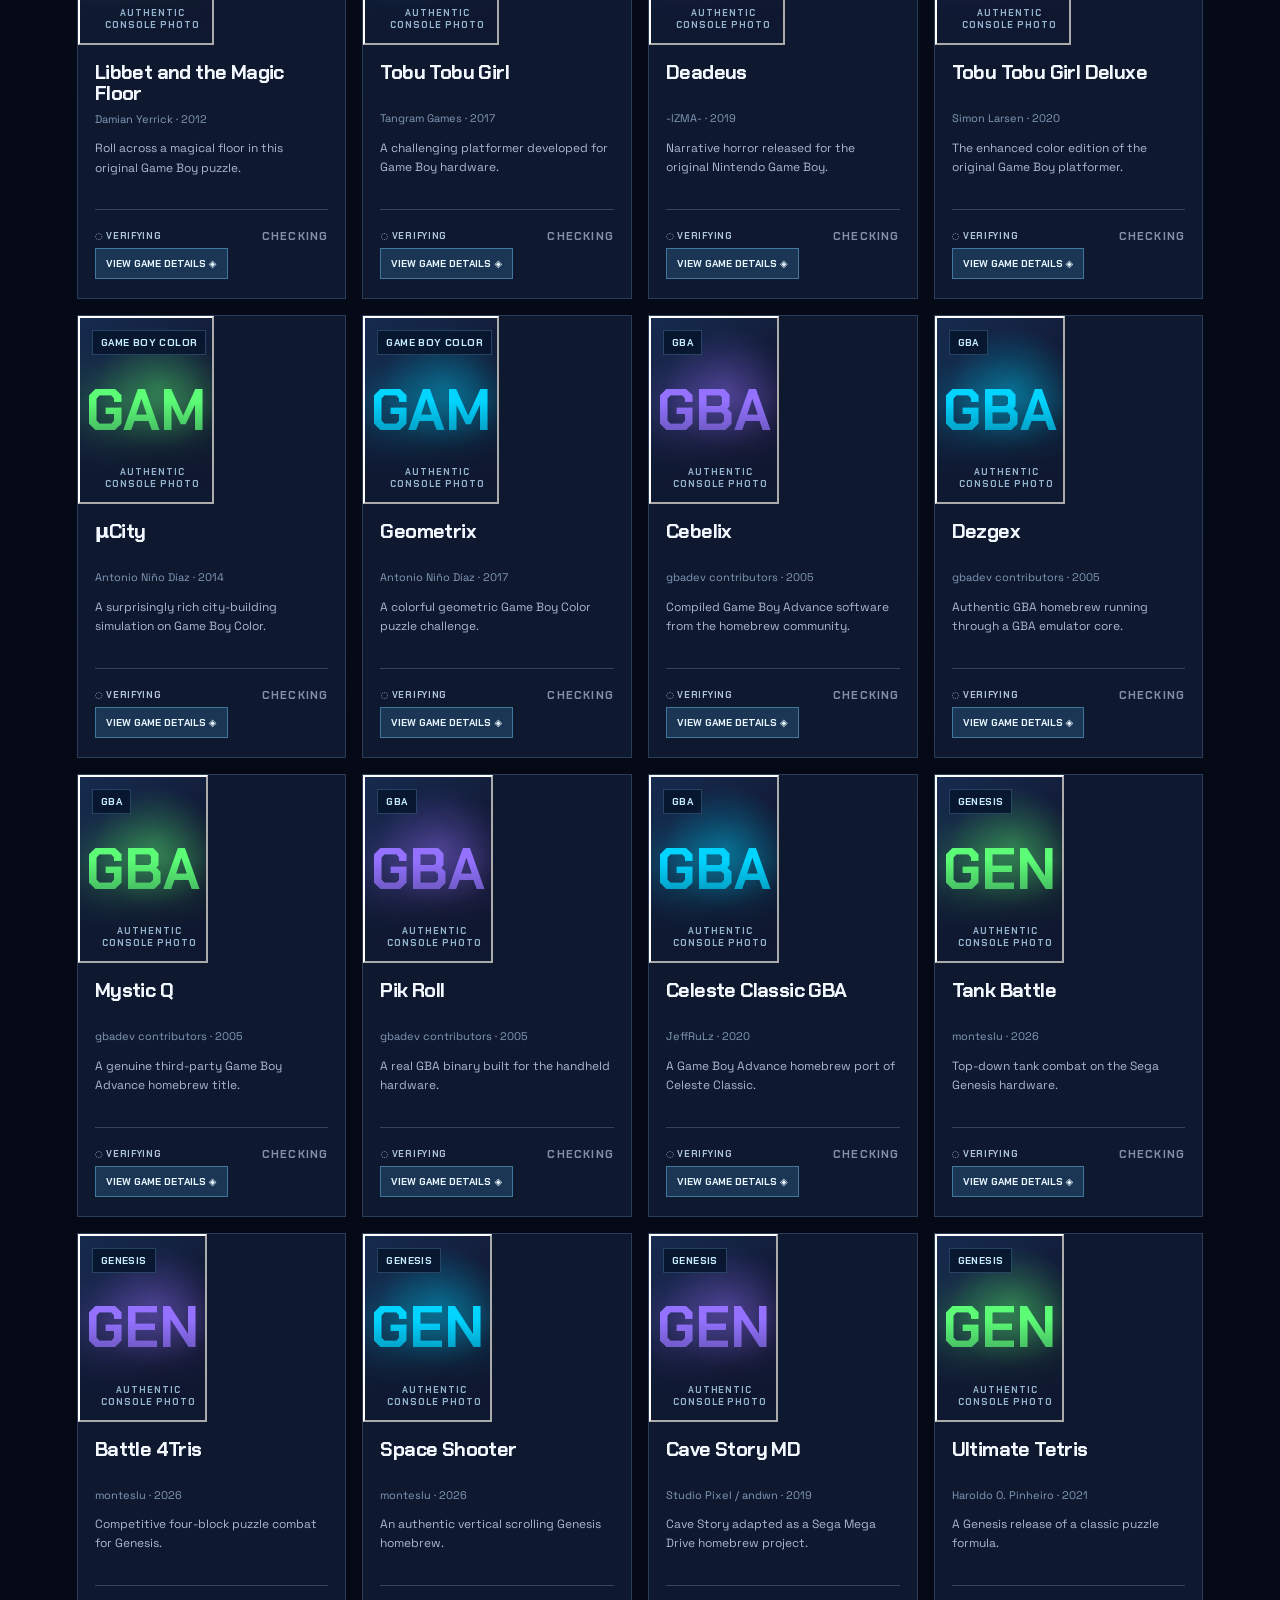
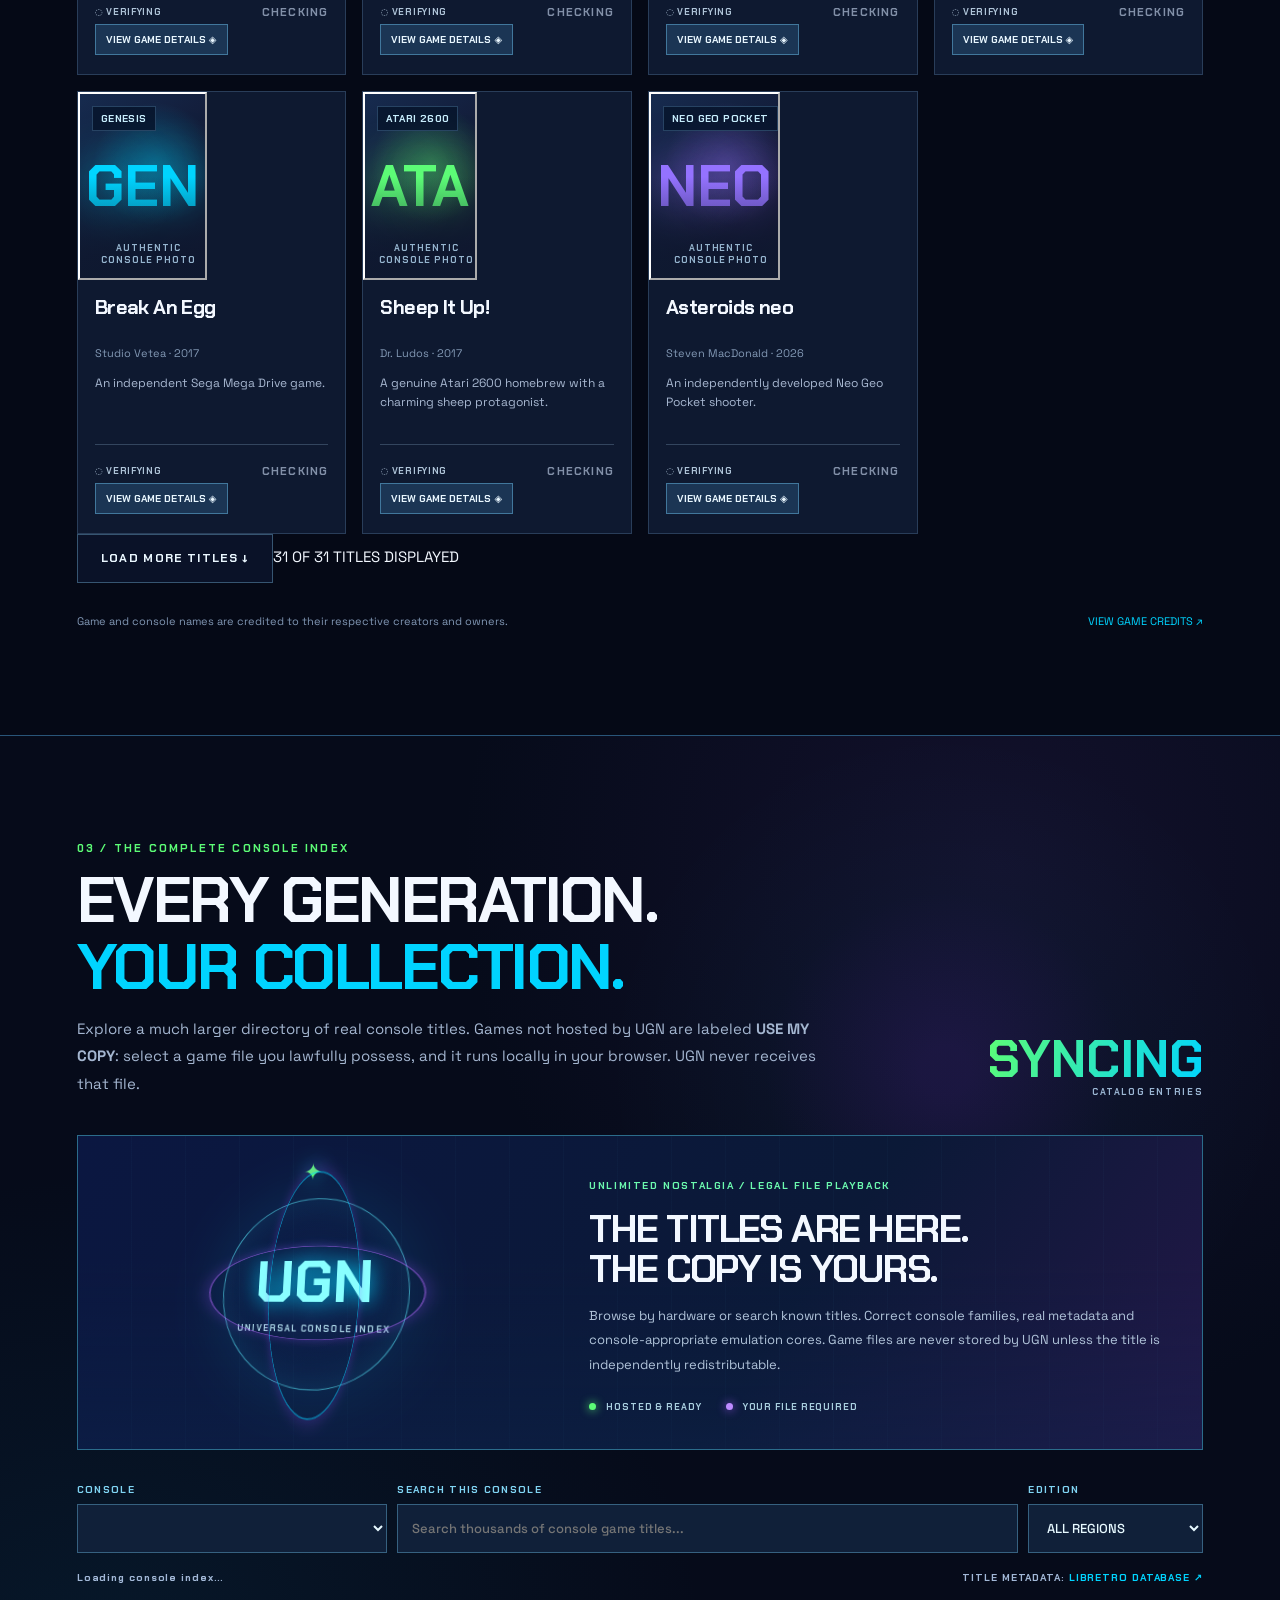
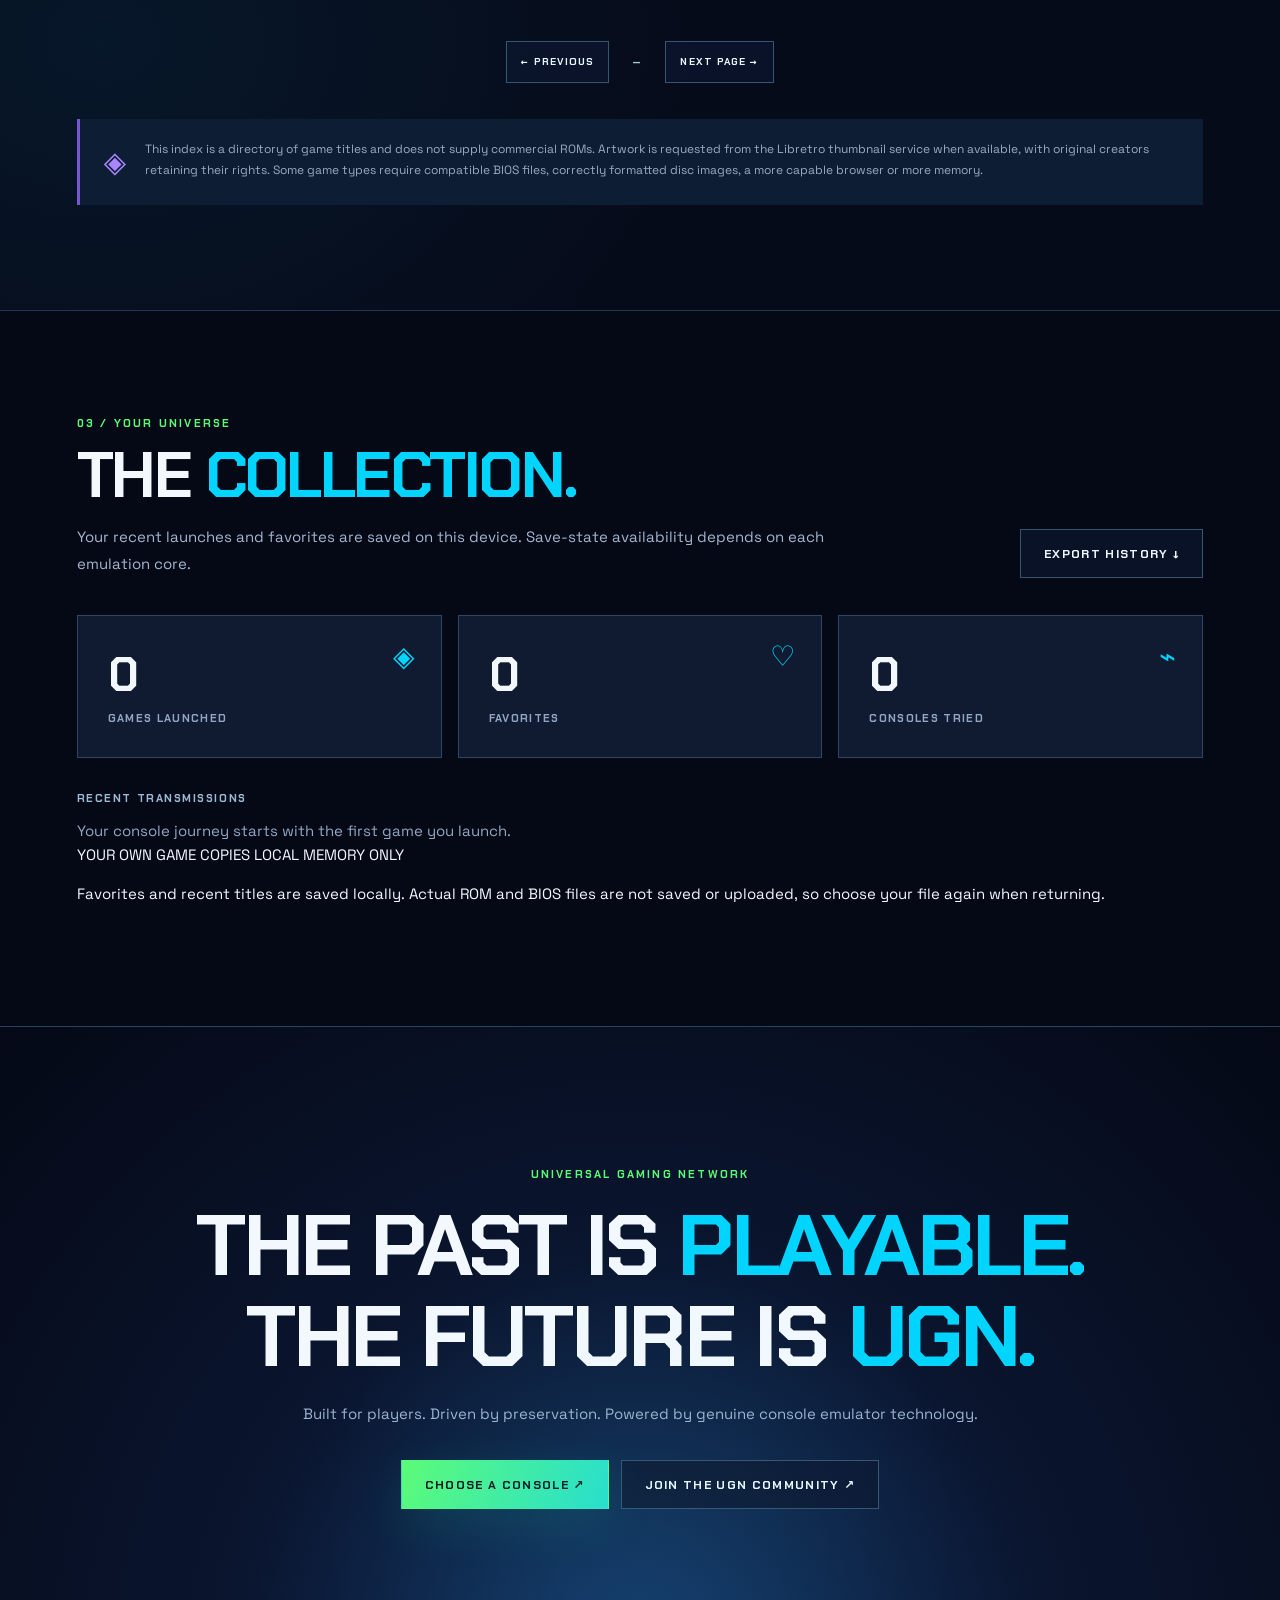
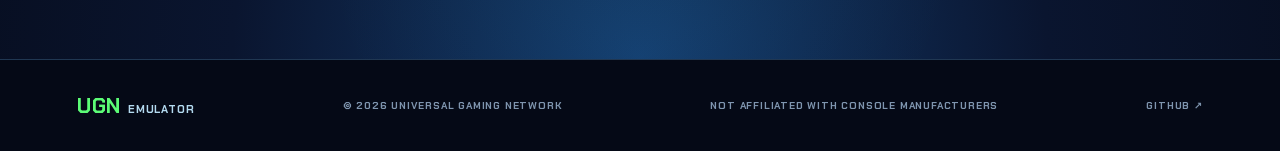
==== commit 1ed21d8d: "Add locally remembered owned-game collection and favorites without persisting ROM bytes" ====
--- a/library.html
+++ b/library.html
@@ -17,7 +17,7 @@
   <div class="index-pagination"><button id="index-prev" class="secondary-btn">← PREVIOUS</button><span id="index-page">—</span><button id="index-next" class="secondary-btn">NEXT PAGE →</button></div>
   <div class="archive-legal"><span>◈</span><p>This index is a directory of game titles and does not supply commercial ROMs. Artwork is requested from the Libretro thumbnail service when available, with original creators retaining their rights. Some game types require compatible BIOS files, correctly formatted disc images, a more capable browser or more memory.</p></div>
  </section>
- <section class="section collection-section" id="collection"><div class="section-top"><div><div class="section-eyebrow">03 / YOUR UNIVERSE</div><h2>THE <em>COLLECTION.</em></h2><p>Your recent launches and favorites are saved on this device. Save-state availability depends on each emulation core.</p></div><button class="secondary-btn export-button" id="export-history">EXPORT HISTORY ↓</button></div><div class="collection-stats"><div><span>◈</span><strong id="stat-played">0</strong><small>GAMES LAUNCHED</small></div><div><span>♡</span><strong id="stat-favorites">0</strong><small>FAVORITES</small></div><div><span>⌁</span><strong id="stat-consoles">0</strong><small>CONSOLES TRIED</small></div></div><div class="recent-head">RECENT TRANSMISSIONS</div><div id="recent-list" class="recent-list"></div></section>
+ <section class="section collection-section" id="collection"><div class="section-top"><div><div class="section-eyebrow">03 / YOUR UNIVERSE</div><h2>THE <em>COLLECTION.</em></h2><p>Your recent launches and favorites are saved on this device. Save-state availability depends on each emulation core.</p></div><button class="secondary-btn export-button" id="export-history">EXPORT HISTORY ↓</button></div><div class="collection-stats"><div><span>◈</span><strong id="stat-played">0</strong><small>GAMES LAUNCHED</small></div><div><span>♡</span><strong id="stat-favorites">0</strong><small>FAVORITES</small></div><div><span>⌁</span><strong id="stat-consoles">0</strong><small>CONSOLES TRIED</small></div></div><div class="recent-head">RECENT TRANSMISSIONS</div><div id="recent-list" class="recent-list"></div><div class="owned-collection"><div class="owned-title">YOUR OWN GAME COPIES <span>LOCAL MEMORY ONLY</span></div><p>Favorites and recent titles are saved locally. Actual ROM and BIOS files are not saved or uploaded, so choose your file again when returning.</p><div id="owned-recent-list" class="recent-list"></div></div></section>
 <section class="end-section"><div class="end-glow"></div><div class="section-eyebrow">UNIVERSAL GAMING NETWORK</div><h2>THE PAST IS <em>PLAYABLE.</em><br>THE FUTURE IS <em>UGN.</em></h2><p>Built for players. Driven by preservation. Powered by genuine console emulator technology.</p><div class="end-actions"><a class="primary-btn" href="#systems">CHOOSE A CONSOLE ↗</a><a class="secondary-btn" href="https://discord.universalgaming.us/" target="_blank" rel="noopener noreferrer">JOIN THE UGN COMMUNITY ↗</a></div></section></main>
 <footer><a href="#home" class="footer-logo">UGN <span>EMULATOR</span></a><span>© 2026 UNIVERSAL GAMING NETWORK</span><span>NOT AFFILIATED WITH CONSOLE MANUFACTURERS</span><a href="https://github.com/Universal-Gaming/UGN-Emulator" target="_blank" rel="noopener noreferrer">GITHUB ↗</a></footer>
 <dialog id="title-dialog" class="title-dialog" aria-labelledby="title-name">
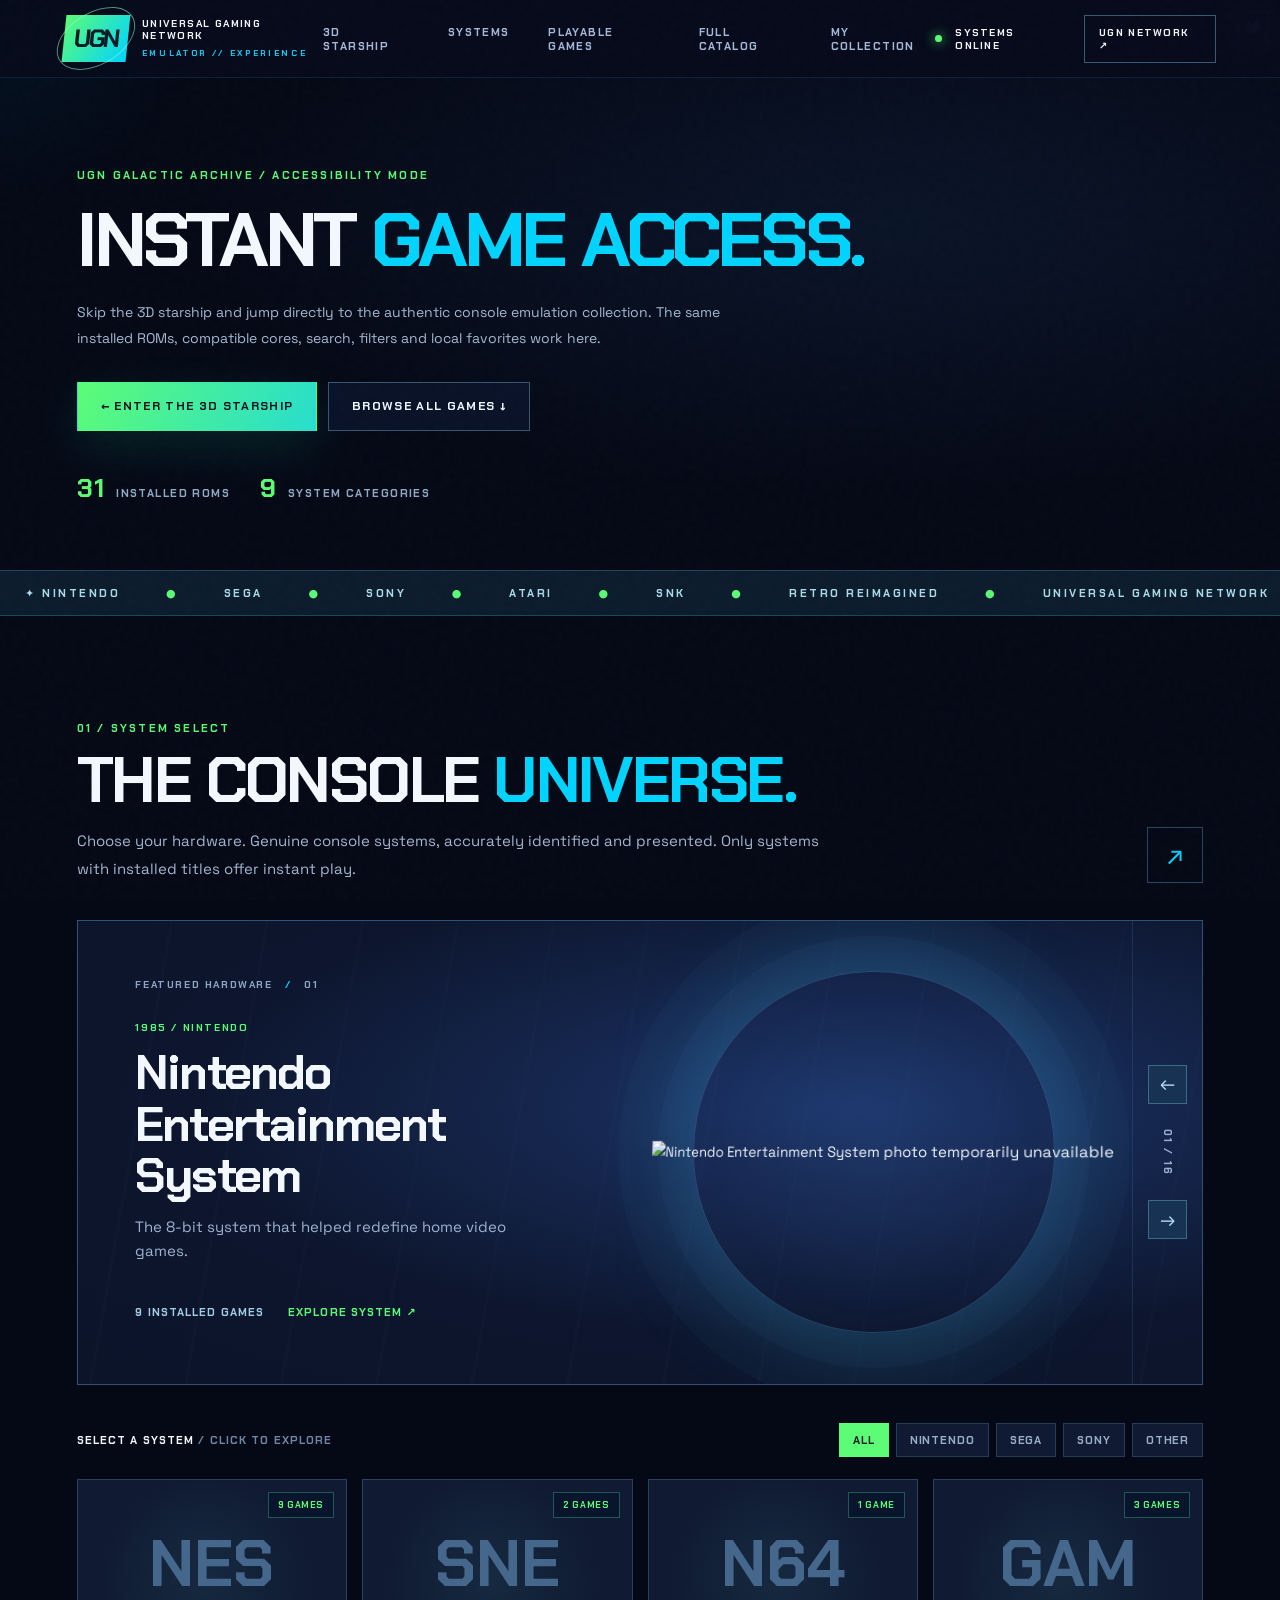
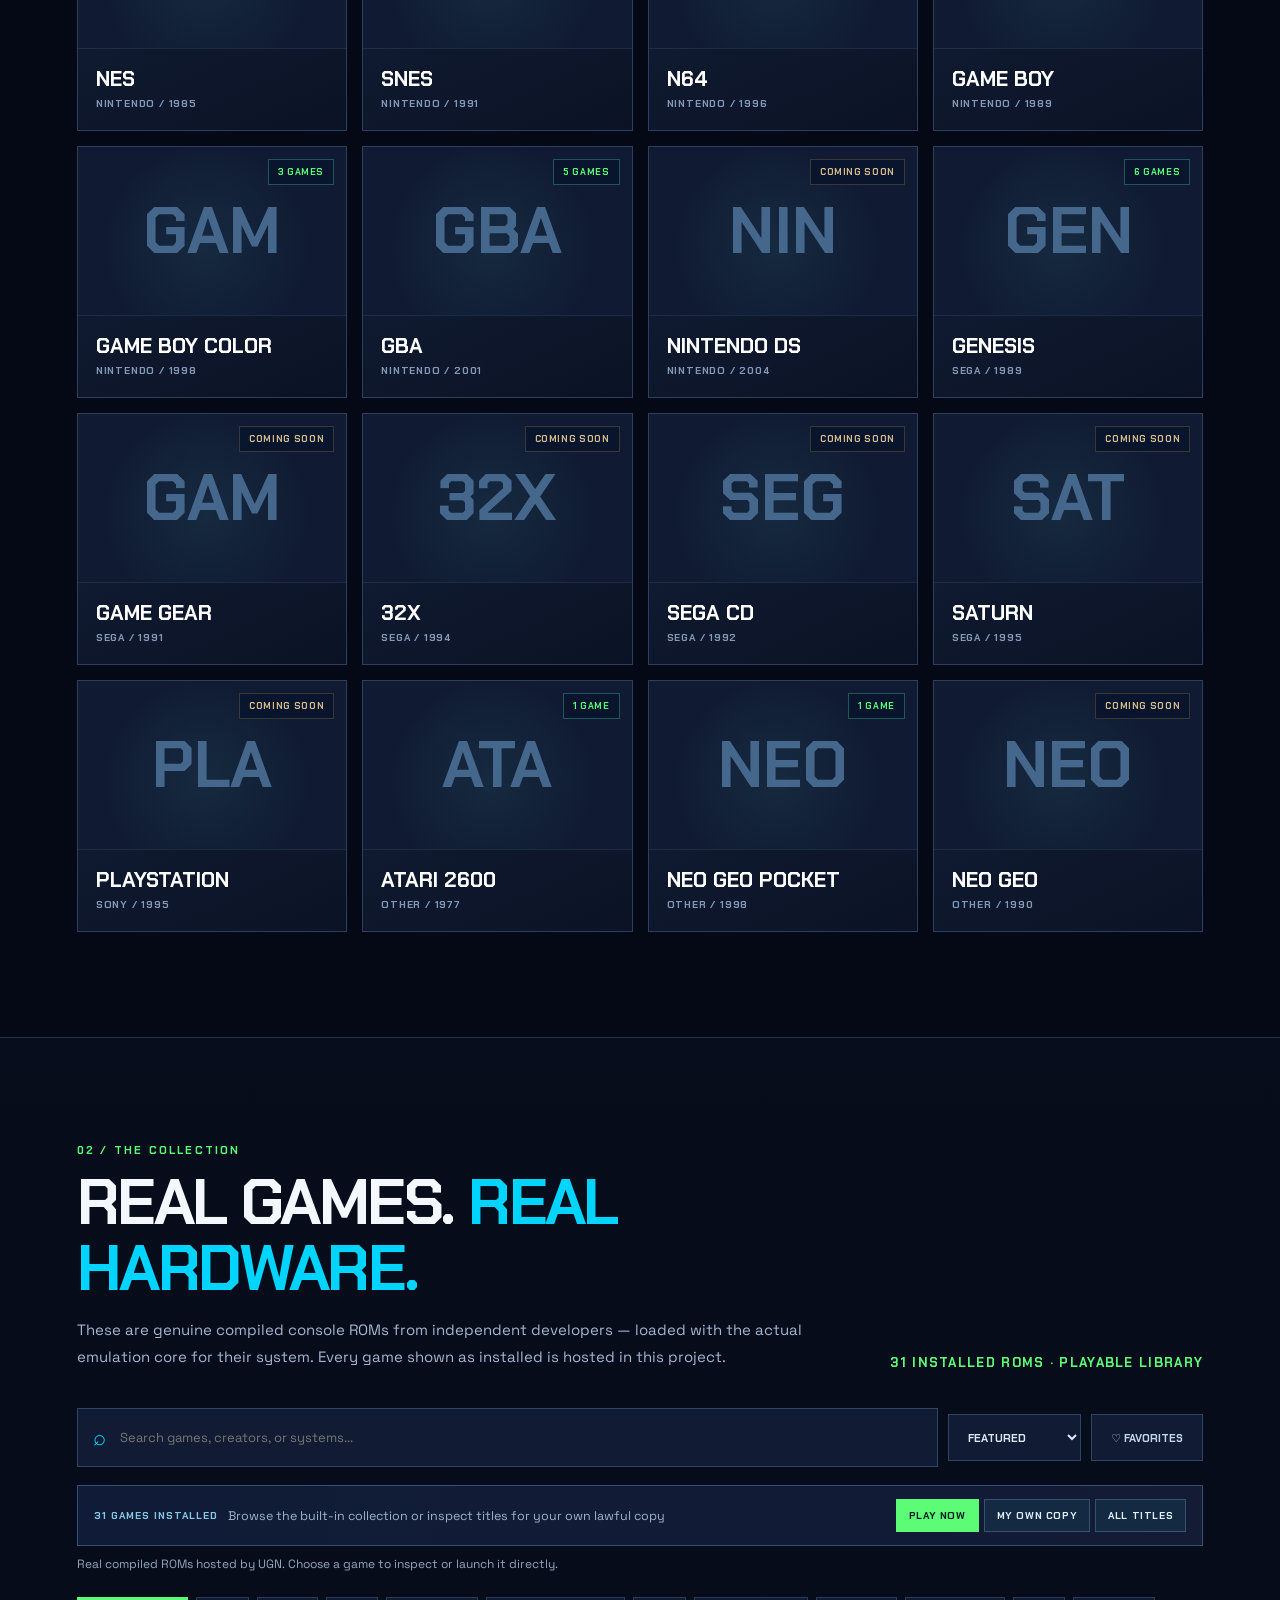
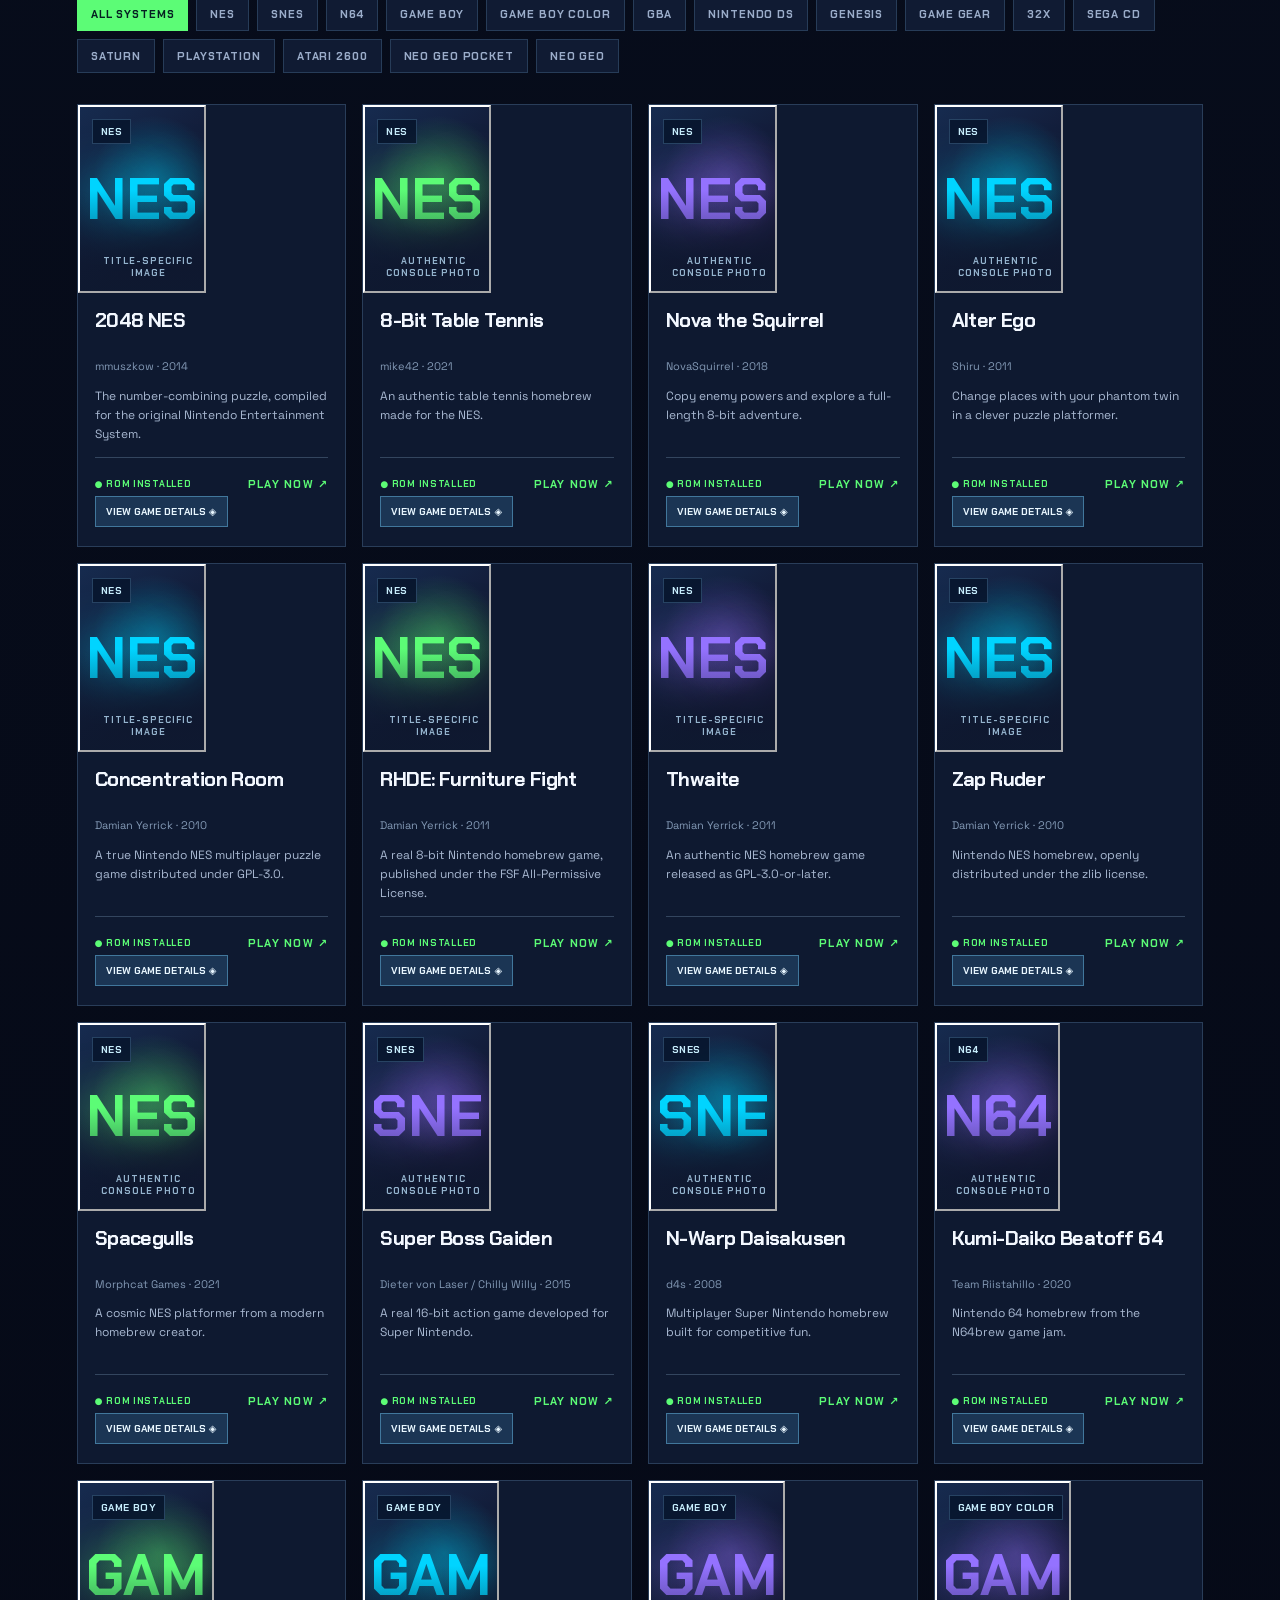
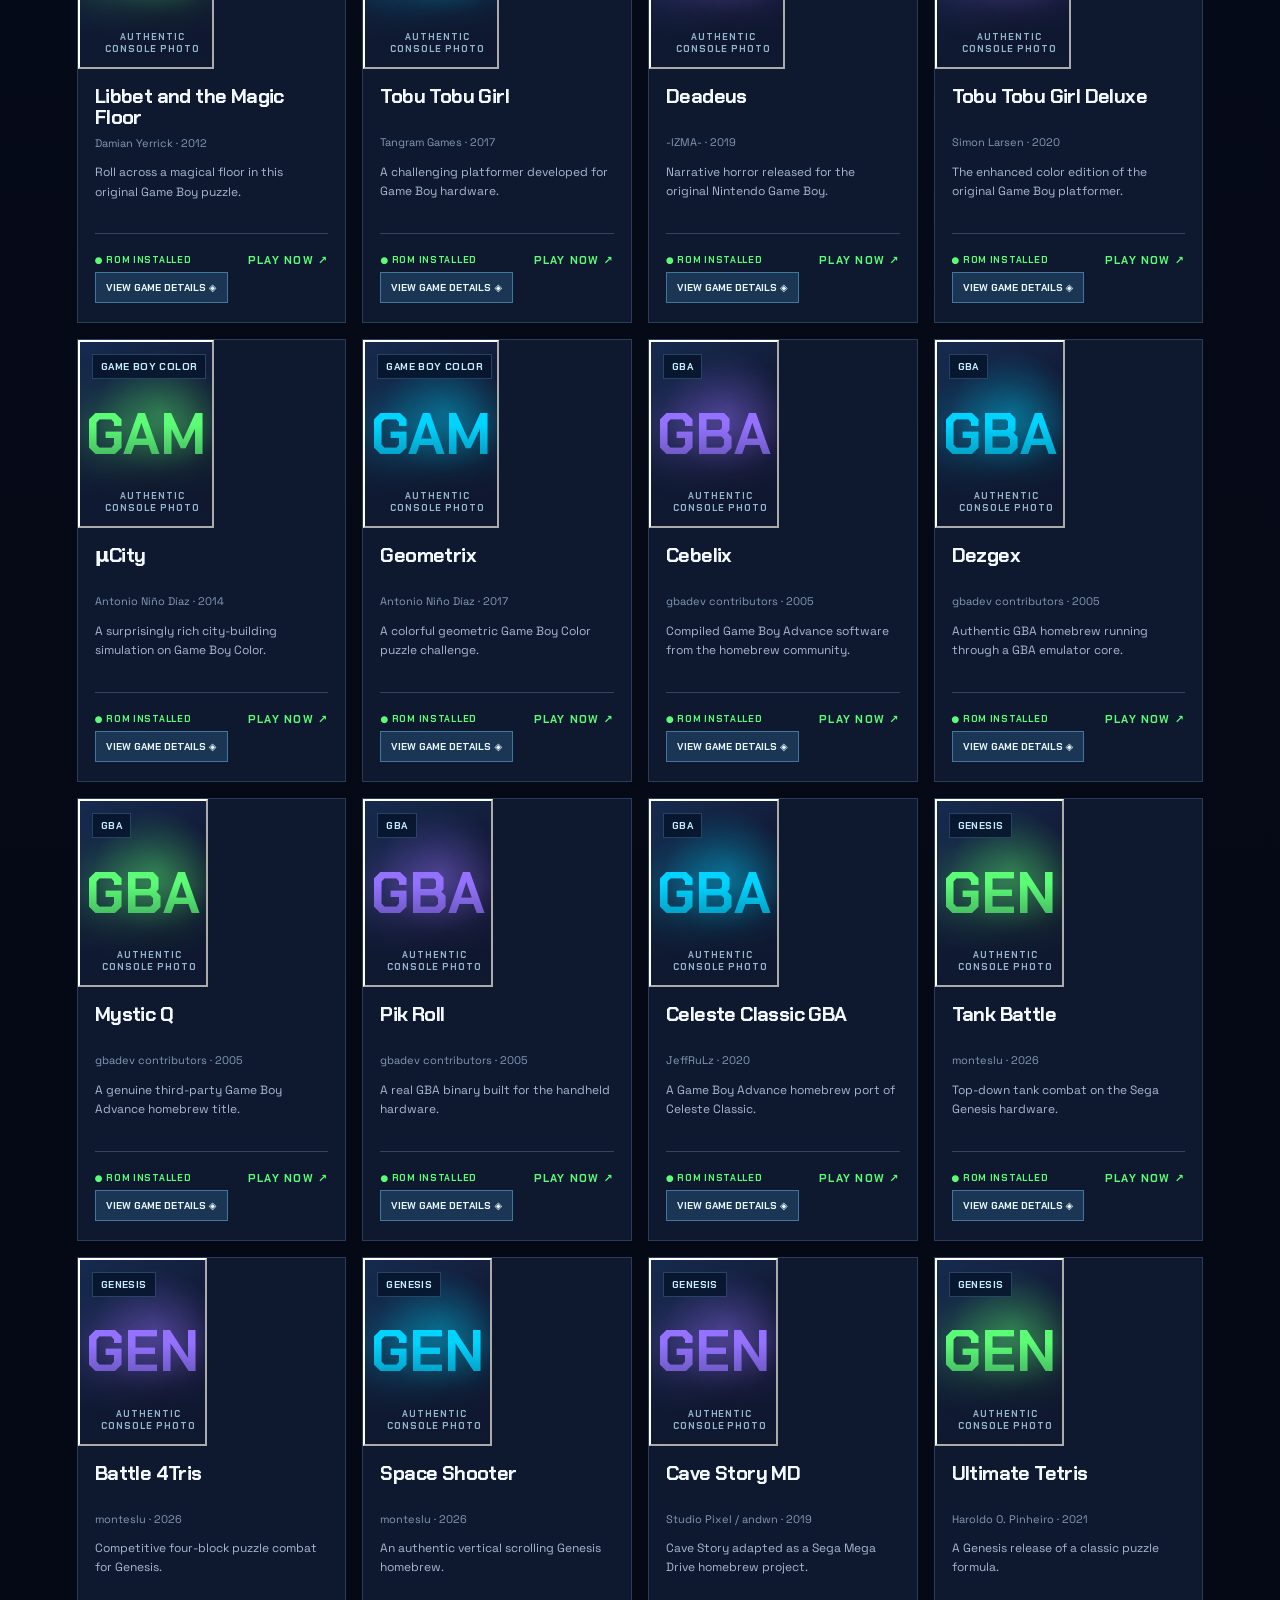
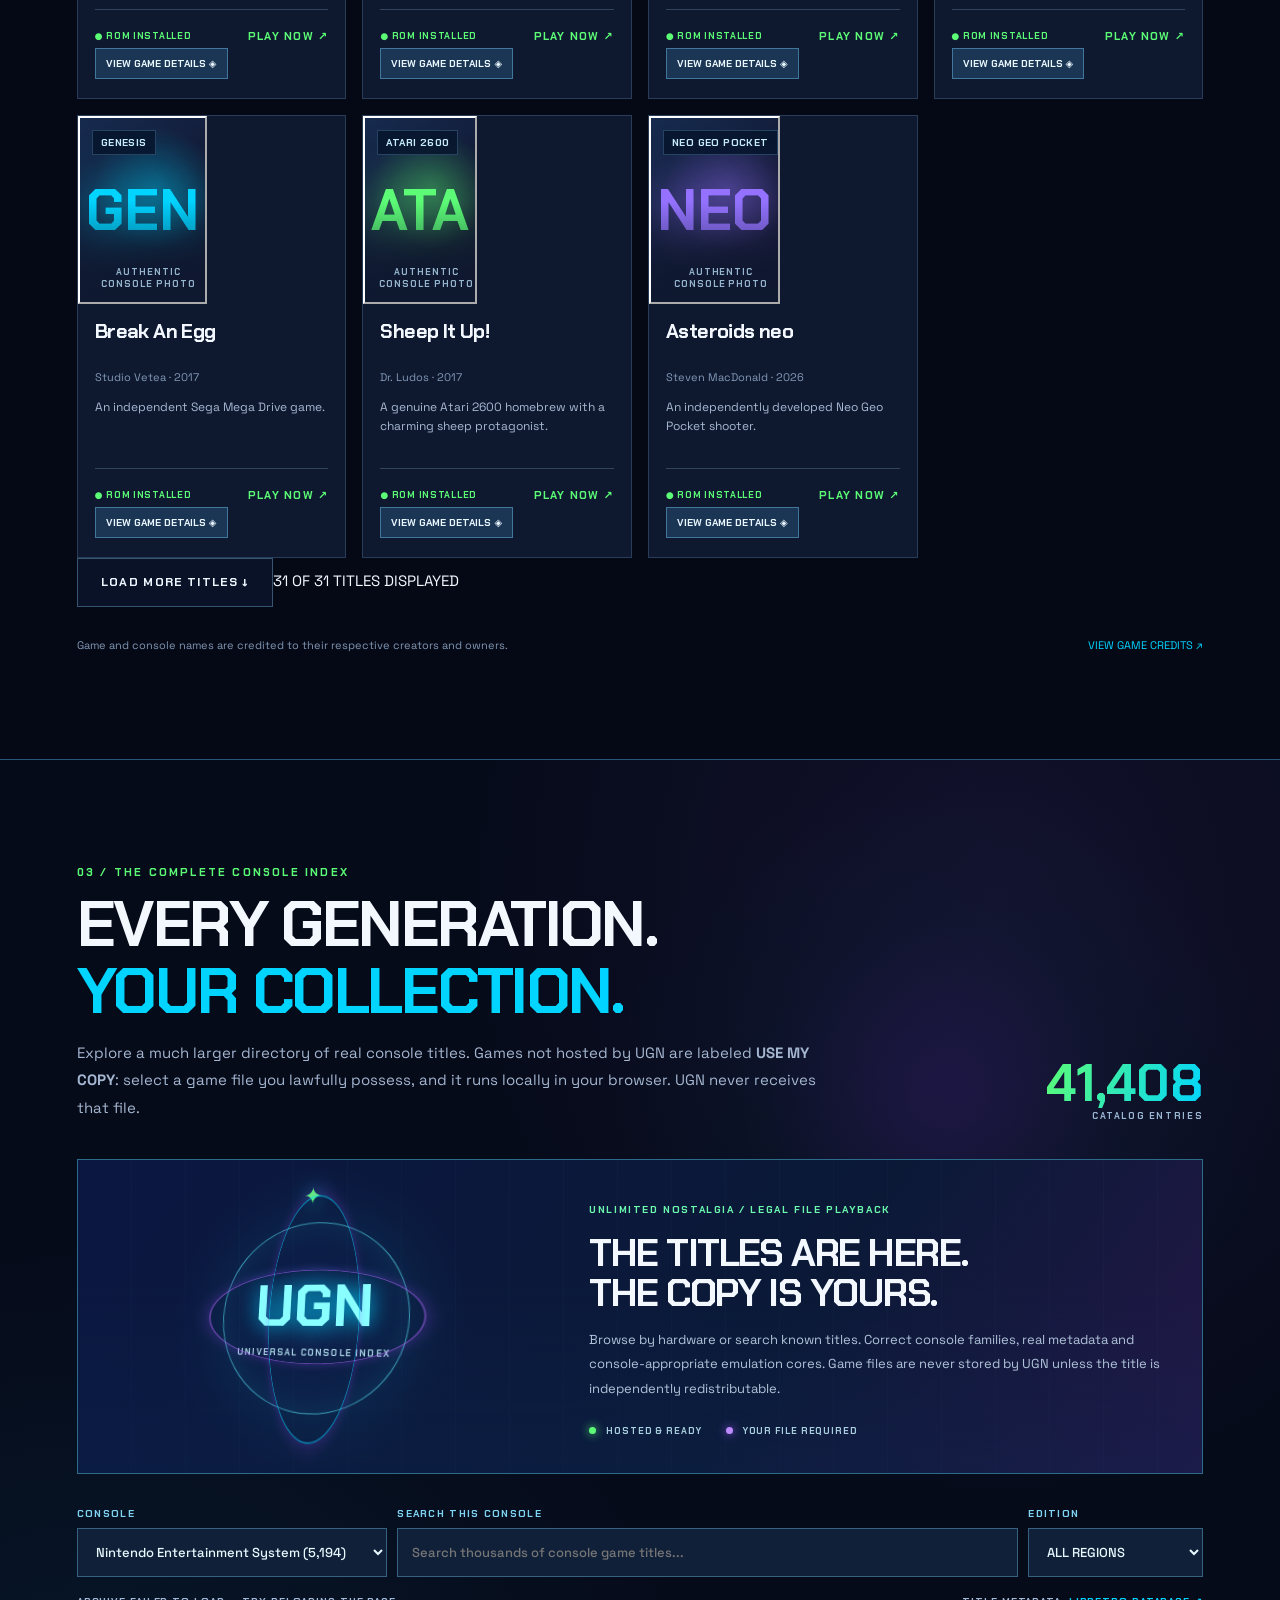
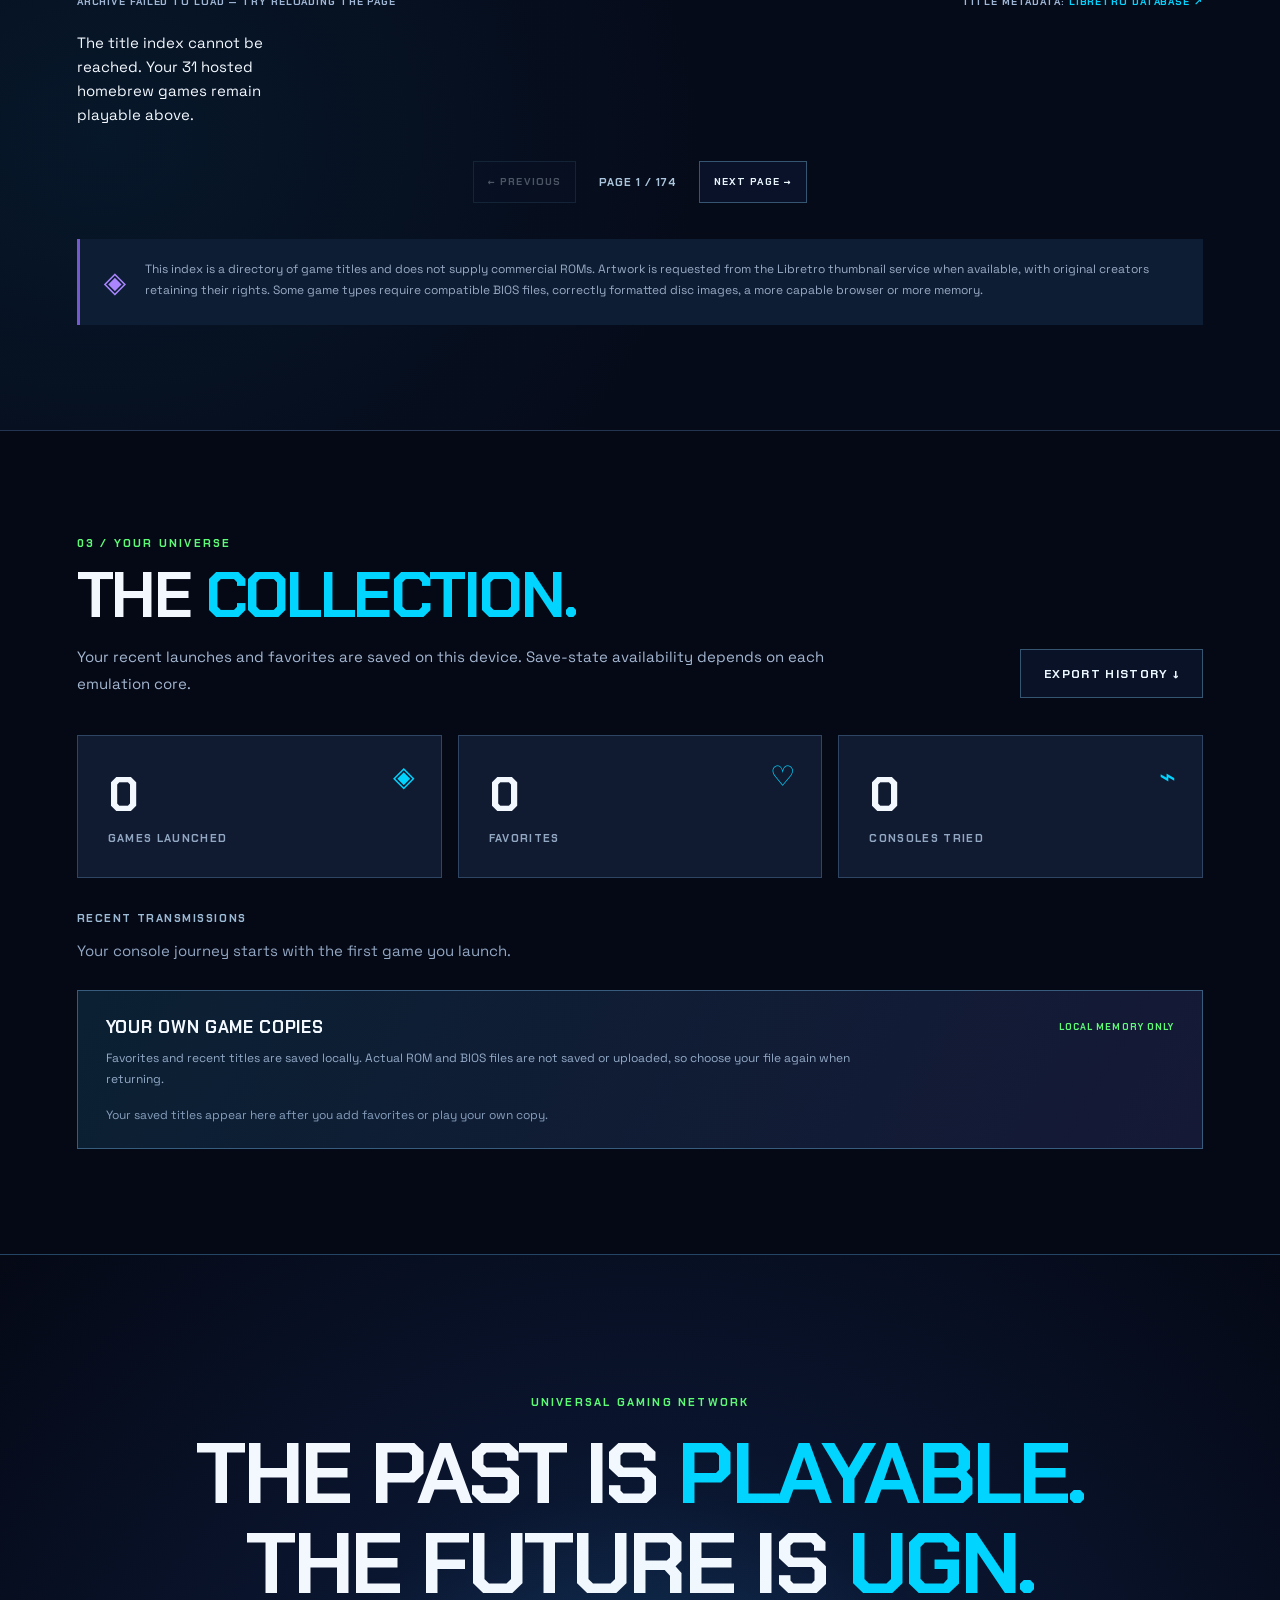
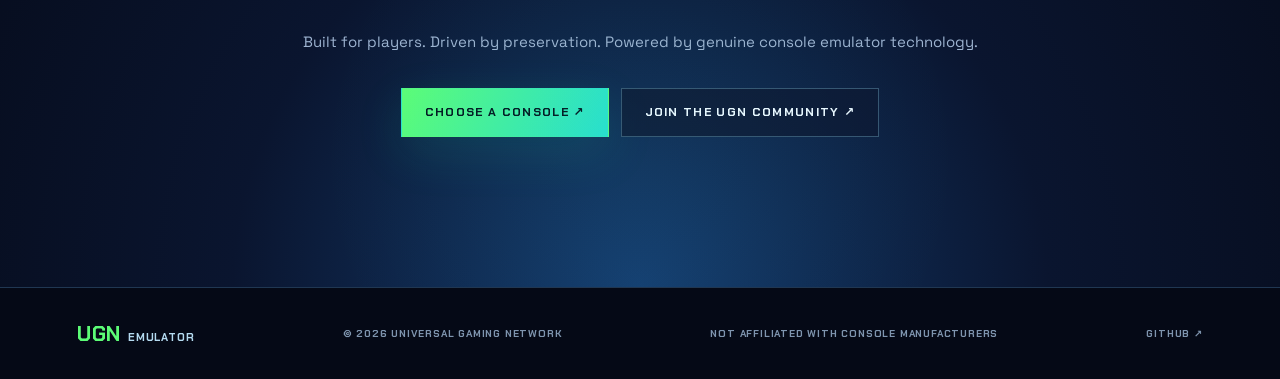
==== commit 11e4fce0: "Make UGN logo and footer brand always navigate to the Emulator home page" ====
--- a/library.html
+++ b/library.html
@@ -1,7 +1,7 @@
 <!doctype html>
 <html lang="en"><head><meta charset="utf-8"><meta name="viewport" content="width=device-width,initial-scale=1"><meta name="theme-color" content="#07091a"><meta name="description" content="UGN Emulator — your universe of real, playable retro console homebrew. Explore a 3D starship of real console games. Built-in homebrew and local use-your-own-copy playback."><title>UGN Emulator — Fast 2D Game Library</title><link rel="icon" href="./favicon.svg" type="image/svg+xml"><link rel="preconnect" href="https://fonts.googleapis.com"><link rel="preconnect" href="https://fonts.gstatic.com" crossorigin><link href="https://fonts.googleapis.com/css2?family=Chakra+Petch:wght@400;500;600;700&family=Space+Grotesk:wght@400;500;600;700&display=swap" rel="stylesheet"><link rel="stylesheet" href="./styles.css"><link rel="stylesheet" href="./galactic.css"><link rel="stylesheet" href="./game-index.css"><link rel="stylesheet" href="./visual-world.css"><link rel="stylesheet" href="./title.css"></head>
 <body class="fast-library"><div class="grain" aria-hidden="true"></div><div class="cursor-glow" id="cursor-glow" aria-hidden="true"></div><div id="toast" role="status" aria-live="polite"></div>
-<header class="site-header"><a class="wordmark" href="#home" aria-label="UGN Emulator"><span class="logo">UGN<span class="logo-orbit"></span></span><span class="wordmark-text">UNIVERSAL GAMING NETWORK<small>EMULATOR // EXPERIENCE</small></span></a><nav class="primary-nav" aria-label="Primary navigation"><a href="./index.html">3D STARSHIP</a><a href="#systems">SYSTEMS</a><a href="#library">PLAYABLE GAMES</a><a href="#all-games">FULL CATALOG</a><a href="#collection">MY COLLECTION</a></nav><div class="header-actions"><span class="live-dot"></span><span class="header-status">SYSTEMS ONLINE</span><a class="header-link" href="https://universalgaming.us/" target="_blank" rel="noopener noreferrer">UGN NETWORK ↗</a></div><button class="nav-toggle" id="nav-toggle" aria-label="Toggle menu" aria-expanded="false">☰</button></header>
+<header class="site-header"><a class="wordmark" href="./index.html" aria-label="UGN Emulator home" title="Return to UGN Emulator home"><span class="logo">UGN<span class="logo-orbit"></span></span><span class="wordmark-text">UNIVERSAL GAMING NETWORK<small>EMULATOR // EXPERIENCE</small></span></a><nav class="primary-nav" aria-label="Primary navigation"><a href="./index.html">3D STARSHIP</a><a href="#systems">SYSTEMS</a><a href="#library">PLAYABLE GAMES</a><a href="#all-games">FULL CATALOG</a><a href="#collection">MY COLLECTION</a></nav><div class="header-actions"><span class="live-dot"></span><span class="header-status">SYSTEMS ONLINE</span><a class="header-link" href="https://universalgaming.us/" target="_blank" rel="noopener noreferrer">UGN NETWORK ↗</a></div><button class="nav-toggle" id="nav-toggle" aria-label="Toggle menu" aria-expanded="false">☰</button></header>
 <main><section class="fast-entry" id="home"><div class="section-eyebrow">UGN GALACTIC ARCHIVE / ACCESSIBILITY MODE</div><h1>INSTANT <em>GAME ACCESS.</em></h1><p>Skip the 3D starship and jump directly to the authentic console emulation collection. The same installed ROMs, compatible cores, search, filters and local favorites work here.</p><div class="fast-actions"><a href="./index.html" class="primary-btn">← ENTER THE 3D STARSHIP</a><a href="#library" class="secondary-btn">BROWSE ALL GAMES ↓</a></div><div class="fast-metrics"><span><strong id="hero-games">—</strong> INSTALLED ROMS</span><span><strong id="hero-systems">—</strong> SYSTEM CATEGORIES</span></div></section>
 <div class="marquee"><div class="marquee-track">✦ NINTENDO <span>●</span> SEGA <span>●</span> SONY <span>●</span> ATARI <span>●</span> SNK <span>●</span> RETRO REIMAGINED <span>●</span> UNIVERSAL GAMING NETWORK <span>●</span> NINTENDO <span>●</span> SEGA <span>●</span> SONY <span>●</span> ATARI <span>●</span> SNK <span>●</span> RETRO REIMAGINED <span>●</span> UNIVERSAL GAMING NETWORK <span>●</span></div></div>
 <section class="section" id="systems"><div class="section-top"><div><div class="section-eyebrow">01 / SYSTEM SELECT</div><h2>THE CONSOLE <em>UNIVERSE.</em></h2><p>Choose your hardware. Genuine console systems, accurately identified and presented. Only systems with installed titles offer instant play.</p></div><div class="section-arrow">↗</div></div><div class="system-feature"><div class="feature-info"><div class="feature-breadcrumb">FEATURED HARDWARE <span> / </span> <b id="feature-index">01</b></div><div class="feature-meta" id="feature-era">1985 — NORTH AMERICA</div><h3 id="feature-title">Nintendo Entertainment System</h3><p id="feature-description">The console that changed the industry.</p><div class="feature-footer"><span id="feature-count">CHECKING LIBRARY</span><button class="text-action" id="feature-explore">EXPLORE SYSTEM ↗</button></div></div><div class="feature-image-wrap" id="feature-image-wrap"><div class="feature-halo"></div><img id="feature-image" src="https://commons.wikimedia.org/wiki/Special:FilePath/NES-Console-Set.jpg?width=960" alt="Authentic Nintendo Entertainment System hardware" loading="lazy"></div><div class="feature-rail"><button id="feature-prev" aria-label="Previous console">←</button><span id="feature-position">01 / 16</span><button id="feature-next" aria-label="Next console">→</button></div></div><div class="system-toolbar"><span>SELECT A SYSTEM <span class="muted">/ CLICK TO EXPLORE</span></span><div class="system-filter"><button class="sys-filter active" data-maker="all">ALL</button><button class="sys-filter" data-maker="Nintendo">NINTENDO</button><button class="sys-filter" data-maker="Sega">SEGA</button><button class="sys-filter" data-maker="Sony">SONY</button><button class="sys-filter" data-maker="Other">OTHER</button></div></div><div class="system-grid" id="system-grid"></div></section>
@@ -19,7 +19,7 @@
  </section>
  <section class="section collection-section" id="collection"><div class="section-top"><div><div class="section-eyebrow">03 / YOUR UNIVERSE</div><h2>THE <em>COLLECTION.</em></h2><p>Your recent launches and favorites are saved on this device. Save-state availability depends on each emulation core.</p></div><button class="secondary-btn export-button" id="export-history">EXPORT HISTORY ↓</button></div><div class="collection-stats"><div><span>◈</span><strong id="stat-played">0</strong><small>GAMES LAUNCHED</small></div><div><span>♡</span><strong id="stat-favorites">0</strong><small>FAVORITES</small></div><div><span>⌁</span><strong id="stat-consoles">0</strong><small>CONSOLES TRIED</small></div></div><div class="recent-head">RECENT TRANSMISSIONS</div><div id="recent-list" class="recent-list"></div><div class="owned-collection"><div class="owned-title">YOUR OWN GAME COPIES <span>LOCAL MEMORY ONLY</span></div><p>Favorites and recent titles are saved locally. Actual ROM and BIOS files are not saved or uploaded, so choose your file again when returning.</p><div id="owned-recent-list" class="recent-list"></div></div></section>
 <section class="end-section"><div class="end-glow"></div><div class="section-eyebrow">UNIVERSAL GAMING NETWORK</div><h2>THE PAST IS <em>PLAYABLE.</em><br>THE FUTURE IS <em>UGN.</em></h2><p>Built for players. Driven by preservation. Powered by genuine console emulator technology.</p><div class="end-actions"><a class="primary-btn" href="#systems">CHOOSE A CONSOLE ↗</a><a class="secondary-btn" href="https://discord.universalgaming.us/" target="_blank" rel="noopener noreferrer">JOIN THE UGN COMMUNITY ↗</a></div></section></main>
-<footer><a href="#home" class="footer-logo">UGN <span>EMULATOR</span></a><span>© 2026 UNIVERSAL GAMING NETWORK</span><span>NOT AFFILIATED WITH CONSOLE MANUFACTURERS</span><a href="https://github.com/Universal-Gaming/UGN-Emulator" target="_blank" rel="noopener noreferrer">GITHUB ↗</a></footer>
+<footer><a href="./index.html" class="footer-logo" aria-label="Return to UGN Emulator home">UGN <span>EMULATOR</span></a><span>© 2026 UNIVERSAL GAMING NETWORK</span><span>NOT AFFILIATED WITH CONSOLE MANUFACTURERS</span><a href="https://github.com/Universal-Gaming/UGN-Emulator" target="_blank" rel="noopener noreferrer">GITHUB ↗</a></footer>
 <dialog id="title-dialog" class="title-dialog" aria-labelledby="title-name">
   <div class="title-overlay">
     <div class="title-header"><span>UGN GALACTIC ARCHIVE <b>/ AUTHENTIC CONSOLE SOFTWARE</b></span><button id="title-close" aria-label="Close game details">✕</button></div>
--- a/galactic.css
+++ b/galactic.css
@@ -109,3 +109,84 @@
 .fast-metrics{display:flex;flex-wrap:wrap;gap:30px;margin-top:40px;color:#8eaac5;font:700 11px var(--display);letter-spacing:.13em}
 .fast-metrics strong{font-size:26px;color:#5cfc76;margin-right:6px}
 @media(max-width:500px){.fast-entry{padding:60px 22px}.fast-actions a{font-size:10px}.fast-metrics{gap:12px}}
+
+
+/* UGN Room Studio 2.0 — photo-inspired editing surfaces and controls. */
+.room-panel{width:min(488px,93vw);border-color:#4d7eaa;padding:24px;background:linear-gradient(145deg,#09152df8,#170f39f3);box-shadow:0 30px 100px #000e,0 0 55px #904cfa1a;scrollbar-width:thin;scrollbar-color:#347da9 transparent}
+.room-panel h2{font-size:clamp(28px,2.8vw,40px);margin:13px 0 8px}
+.room-panel-lede{font-size:12px;color:#acc0d7;line-height:1.68;margin:0 0 15px}
+.room-reference-wrap{position:relative;border:1px solid #426c9e;overflow:hidden;background:#0a1832;margin:11px 0 14px}
+.room-reference-wrap .room-design-preview{margin:0;width:100%;height:150px;object-fit:cover;border:0;border-radius:0;filter:none}
+.room-compare-button{position:absolute;bottom:10px;right:10px;max-width:calc(100% - 20px);padding:8px 10px;border:1px solid #49c4e1;background:#071930d9;color:#e1fbff;font:700 10px var(--display);letter-spacing:.07em;box-shadow:0 2px 15px #000a;backdrop-filter:blur(10px)}
+.room-compare-button[aria-pressed=true]{border-color:#5cfc76;color:#aaffc0}
+.room-save-status{display:flex;align-items:center;gap:8px;padding:9px 11px;border:1px solid #2d665d;background:#0c322934;color:#7ef7b2;font:700 9px var(--display);letter-spacing:.12em;margin:8px 0 13px}
+.room-panel label.room-field{font:700 10px var(--display);letter-spacing:.12em;color:#abcee8;display:grid;gap:6px;margin:12px 0}
+.room-panel label.room-field select{background:#101e39;color:#ecf9ff;border:1px solid #356080;min-width:0;width:100%;font:700 11px var(--display);padding:10px;letter-spacing:.02em}
+.room-panel label.room-field select:hover,.room-panel label.room-field select:focus{border-color:#00d4ff}
+.room-view-buttons{display:grid;grid-template-columns:repeat(4,minmax(0,1fr));gap:5px;margin:14px 0 20px}
+.room-view-buttons button{padding:9px 4px;background:#12223f;color:#a5c5d9;border:1px solid #355170;font:700 9px var(--display);line-height:1.2;min-height:43px}
+.room-view-buttons button.room-view-active{background:linear-gradient(110deg,#23536a,#1f284e);border-color:#5cfc76;color:#c6ffde}
+.room-editor-section{margin:10px 0;border:1px solid #315174;background:#0c1932c9}
+.room-editor-section>summary{padding:12px 14px;display:flex;align-items:center;justify-content:space-between;gap:12px;cursor:pointer;color:#dff8ff;background:#142341;font:700 11px var(--display);letter-spacing:.1em;list-style:none}
+.room-editor-section>summary::-webkit-details-marker{display:none}
+.room-editor-section>summary:after{content:"+";font-size:19px;color:#5cfc76}
+.room-editor-section[open]>summary:after{content:"−"}
+.room-editor-section>summary:focus-visible{outline:2px solid #5cfc76}
+.room-editor-content{padding:13px}
+.room-field-grid{display:grid;grid-template-columns:repeat(2,minmax(0,1fr));gap:5px 10px}
+.room-field-grid .room-field{margin:6px 0!important}
+.room-editor-content .room-tip{font-size:11px;line-height:1.64;color:#8ea9c7}
+.room-check{font:700 10px var(--display);color:#c6d9f3;display:flex!important;align-items:center;gap:8px;margin:11px 0 1px!important}
+.room-check input{accent-color:#5cfc76;width:17px;height:17px}
+.room-object-count{color:#5cfc76;font:700 9px var(--display);letter-spacing:.04em}
+.furniture-categories{display:flex;flex-wrap:wrap;gap:5px;margin:0 0 12px}
+.furniture-categories button{flex:1;min-width:55px;border:1px solid #385a81;padding:7px 6px;color:#bbd3e7;background:#102444;font:700 10px var(--display)}
+.furniture-categories button.active{color:#071d26;border-color:#5cfc76;background:#5cfc76}
+.furniture-tools{display:grid;grid-template-columns:repeat(2,minmax(0,1fr));gap:6px}
+.furniture-tools button{min-height:39px;text-align:left;padding:9px 9px;border:1px solid #345779;background:#14243f;color:#d5eaff;font:700 10px var(--display)}
+.furniture-tools button:hover{border-color:#00d4ff;background:#203657;color:white}
+.furniture-tools button[hidden]{display:none}
+.furniture-editor{border-top:1px solid #314c69;padding-top:12px;margin-top:15px}
+.furniture-editor>div:first-child{display:flex;justify-content:space-between;gap:5px;color:#a7bcd4;font:700 10px var(--display)}
+.furniture-editor>div:first-child b{color:#70f9af;max-width:60%;text-align:right}
+.room-transform-buttons{display:grid;grid-template-columns:repeat(3,minmax(0,1fr));gap:6px;margin:10px 0}
+.room-transform-buttons button{font-size:9px}
+.room-nudge{display:flex;gap:6px;align-items:center;justify-content:center;margin:8px 0}
+.room-nudge button{min-width:41px;min-height:35px;border:1px solid #3c738f;background:#0f304d;color:#bdefff;font:700 20px var(--display)}
+.room-nudge button:hover{border-color:#5cfc76;color:#5cfc76}
+.room-file-actions{display:grid;grid-template-columns:repeat(2,1fr);gap:6px}
+.room-file-actions button{border:1px solid #385d83;padding:10px 6px;background:#132847;color:#bce5f6;font:700 10px var(--display)}
+.room-file-actions button:hover{border-color:#5cfc76;color:#5cfc76}
+.room-reference-overlay{position:absolute;left:clamp(20px,3vw,65px);top:50%;transform:translateY(-50%);z-index:11;width:min(44vw,710px);padding:10px;background:#0b1b36ed;border:1px solid #50d9ee;box-shadow:0 22px 65px #000b,0 0 30px #7939fa55;pointer-events:none}
+.room-reference-overlay[hidden]{display:none!important}
+.room-reference-overlay img{display:block;width:100%;aspect-ratio:16/9;object-fit:cover}
+.room-reference-overlay span{display:block;margin-top:8px;color:#7ef4cd;font:700 10px var(--display);letter-spacing:.1em;text-align:center}
+.room-panel .panel-wide{margin-top:10px;min-height:44px;white-space:normal;line-height:1.2}
+.room-panel #room-play-game{box-shadow:0 9px 38px #0bffac20}
+.room-panel #return-archive{margin-top:8px}
+@media(max-width:850px){
+ .room-panel{width:min(460px,94vw);padding:17px}
+ .room-reference-overlay{left:12px;top:48%;width:calc(100% - min(460px,94vw) - 35px);min-width:190px}
+}
+@media(max-width:690px){
+ .room-reference-overlay{left:12px;top:92px;transform:none;width:calc(100% - 24px);max-height:33svh;overflow:hidden}
+ .room-reference-overlay img{max-height:24svh}
+ .room-panel .room-design-preview{height:115px}
+ .room-panel h2{font-size:30px}
+ .room-view-buttons button{font-size:8px}
+ .room-panel{inset:104px 10px 150px;width:auto}
+}
+
+
+/* The cinematic gradient belongs to the arrival screen only. Once inside, reveal
+   the real Three.js exhibits and furniture instead of darkening them by ~70–90%. */
+.galactic-world.world-active .world-vignette{
+  background:linear-gradient(0deg,rgba(2,6,18,.28),transparent 23%,transparent 87%,rgba(2,6,18,.18));
+}
+.galactic-world.world-active .galactic-stage{filter:brightness(1.12) saturate(1.08)}
+/* Keep the menu readable while the in-world environment stays brightly visible. */
+.galactic-world.world-active .world-help>div{background:#04132caa}
+.galactic-world.world-active .world-dock{background:#061124db}
+@media(prefers-reduced-motion:reduce){
+  .galactic-world.world-active .galactic-stage{transition:none}
+}
--- a/game-index.css
+++ b/game-index.css
@@ -87,3 +87,15 @@
 .copy-launch:disabled{background:#32516a;color:#91aabb;box-shadow:none;cursor:not-allowed;transform:none}
 .copy-disclaimer{margin:19px 0 0;font-size:11px;line-height:1.7;color:#91a5c0}
 @media(max-width:1220px){.indexed-game-grid{grid-template-columns:repeat(4,minmax(0,1fr))}}@media(max-width:940px){.indexed-game-grid{grid-template-columns:repeat(3,minmax(0,1fr))}.index-controls{grid-template-columns:1fr 1fr}.index-query-label{grid-column:span 2;grid-row:1}.index-select-label.region-label{grid-column:2;grid-row:2}.index-hero{grid-template-columns:240px 1fr;gap:12px}.index-hero-copy{padding-right:23px}}@media(max-width:680px){.index-hero{grid-template-columns:1fr;gap:0}.index-hero-display{min-height:160px}.index-hologram{width:135px;height:135px;font-size:38px}.index-hero-copy{padding:12px 24px 26px}.index-controls{grid-template-columns:1fr}.index-query-label,.index-select-label.region-label{grid-column:auto;grid-row:auto}.indexed-game-grid{grid-template-columns:repeat(2,minmax(0,1fr));gap:10px}.index-cover{max-height:180px}.index-card-content{padding:11px}.index-card h3{font-size:15px;min-height:51px}.index-card-description{font-size:10px}.index-card-action{flex-wrap:wrap}.index-count strong{font-size:28px}.index-count{min-width:90px}.index-pagination{gap:10px}.index-pagination button{font-size:9px}.copy-dialog-top{padding:19px}.copy-dialog-body{padding:17px}.copy-dialog-top h3{font-size:24px}.copy-identity strong{font-size:16px}}@media(max-width:390px){.indexed-game-grid{grid-template-columns:1fr 1fr}.index-card-action button{font-size:9px}.index-card h3{font-size:14px}.index-hero-copy h3{font-size:26px}}
+
+/* Private title bookmarks — metadata is remembered, ROM bytes never are. */
+.owned-collection{margin-top:27px;padding:25px 28px;background:linear-gradient(120deg,#0b2033,#151936);border:1px solid #385c7d}
+.owned-title{display:flex;align-items:center;justify-content:space-between;gap:12px;font:700 17px var(--display);letter-spacing:.04em}
+.owned-title span{font:700 9px var(--display);letter-spacing:.12em;color:#5cfc76}
+.owned-collection>p{max-width:760px;color:#93aac7;font:12px/1.7 var(--sans);margin:10px 0 18px}
+#owned-recent-list{display:flex;flex-wrap:wrap;gap:9px}
+.owned-recent{display:flex;align-items:center;gap:9px;background:#132c49;border:1px solid #355f7d;color:#e7f4ff;padding:9px 14px;font:700 11px var(--display)}
+.owned-recent:hover{border-color:#5cfc76}
+.owned-recent small{font:700 9px var(--display);color:#b997ff;letter-spacing:.08em}
+.owned-recent span{color:#5cfc76}
+.owned-empty{color:#879fbd;font:12px var(--sans)}
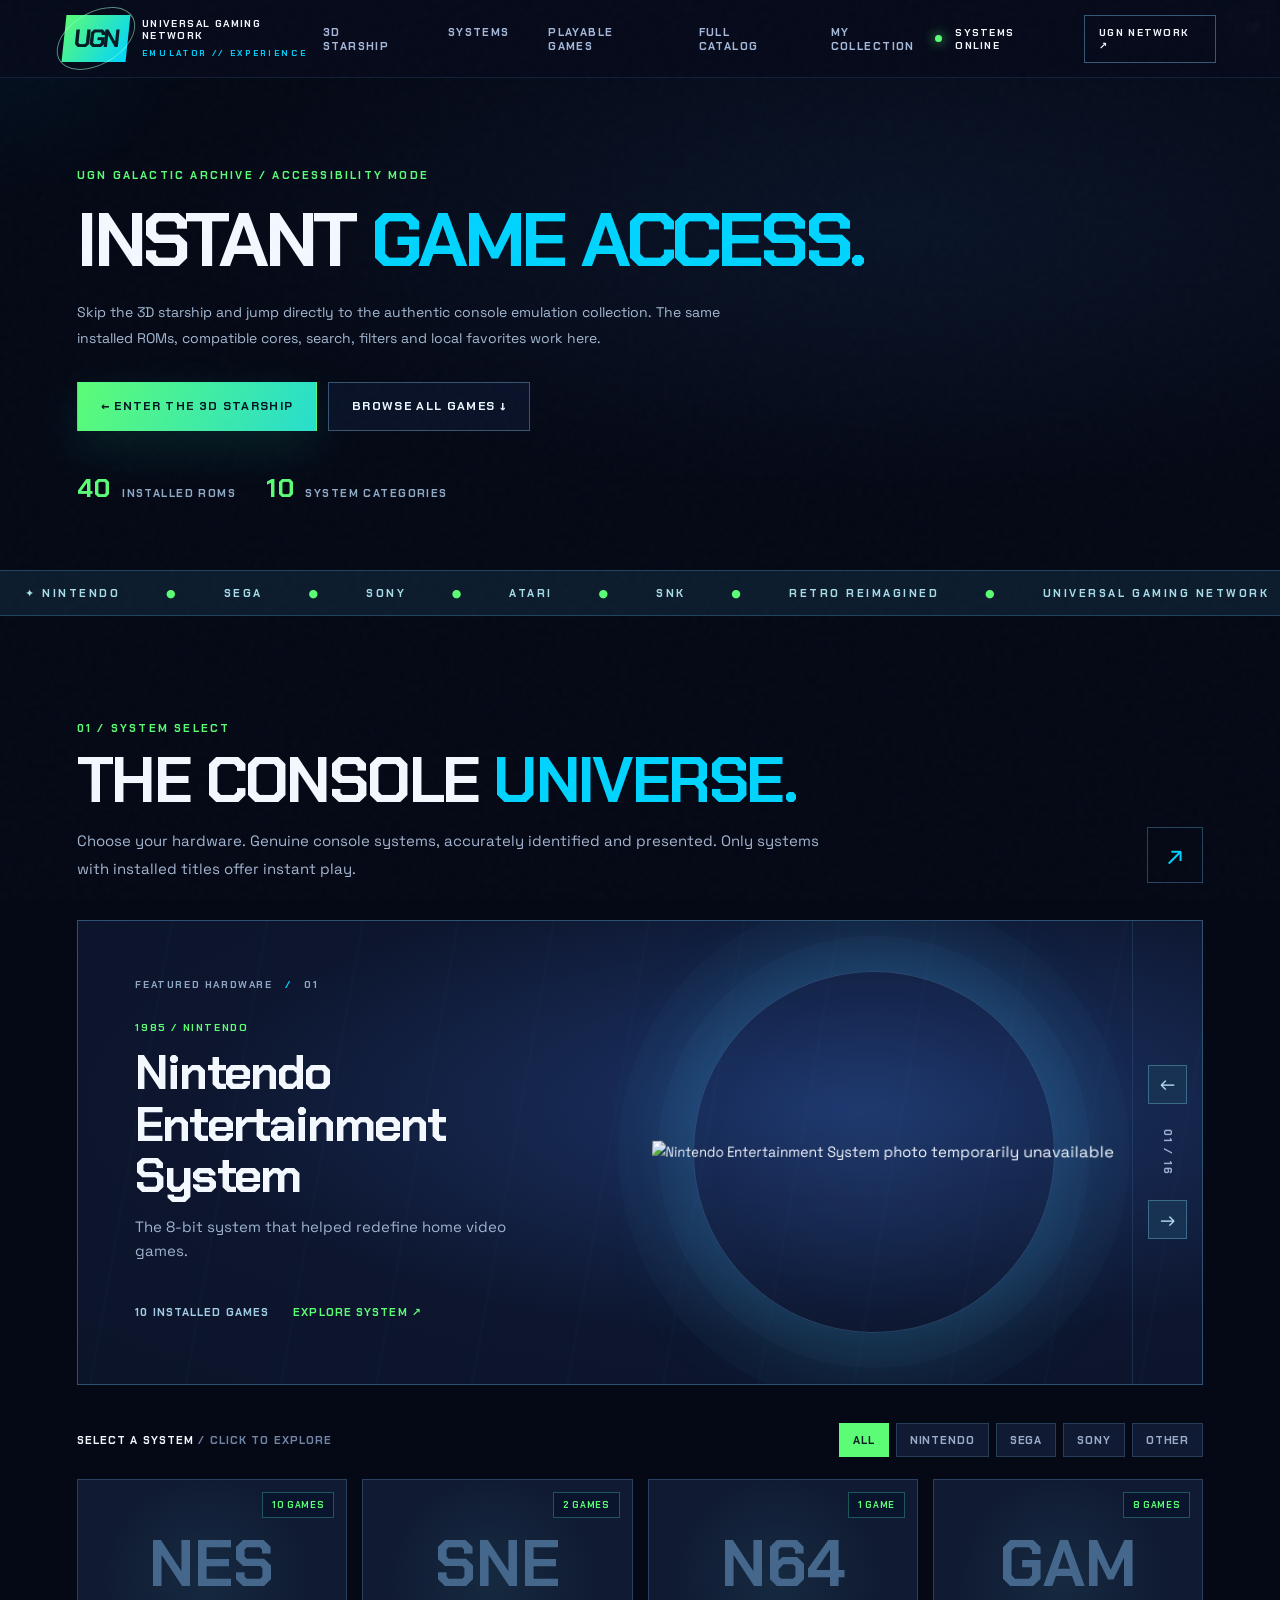
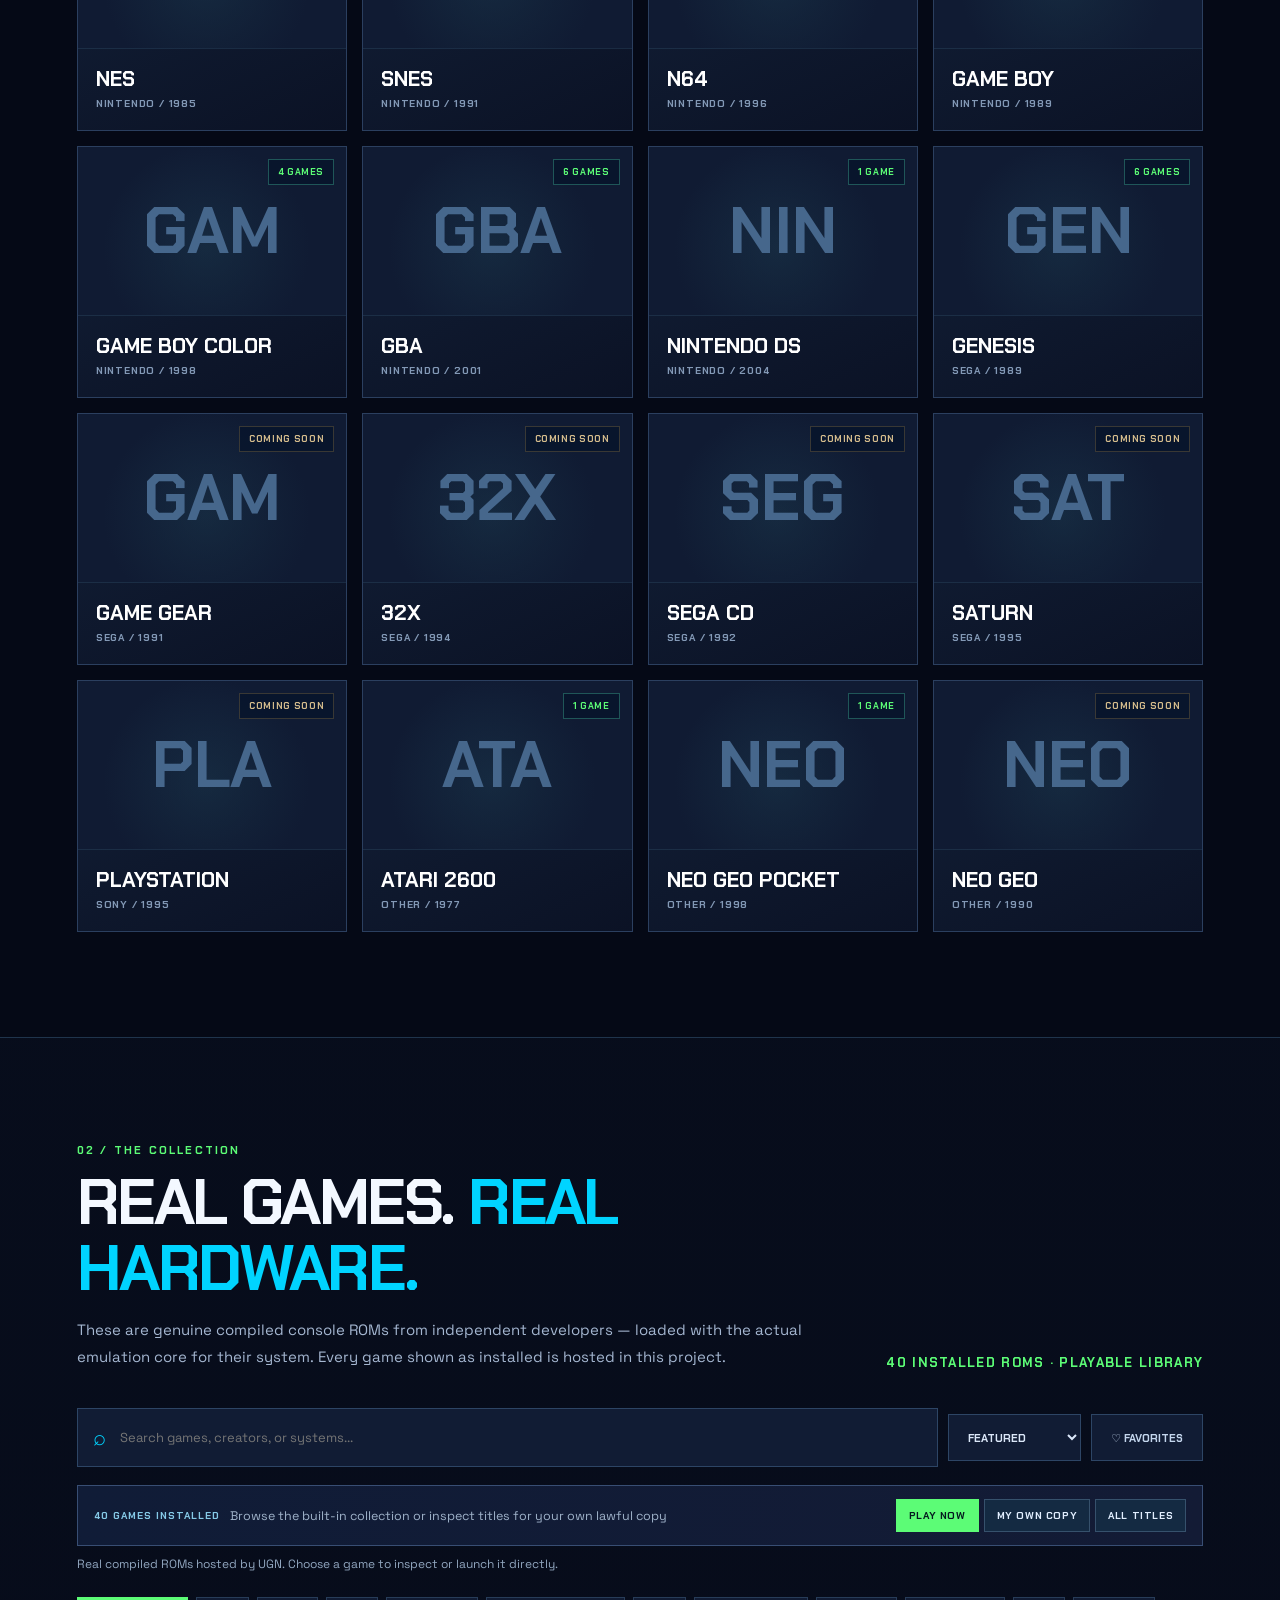
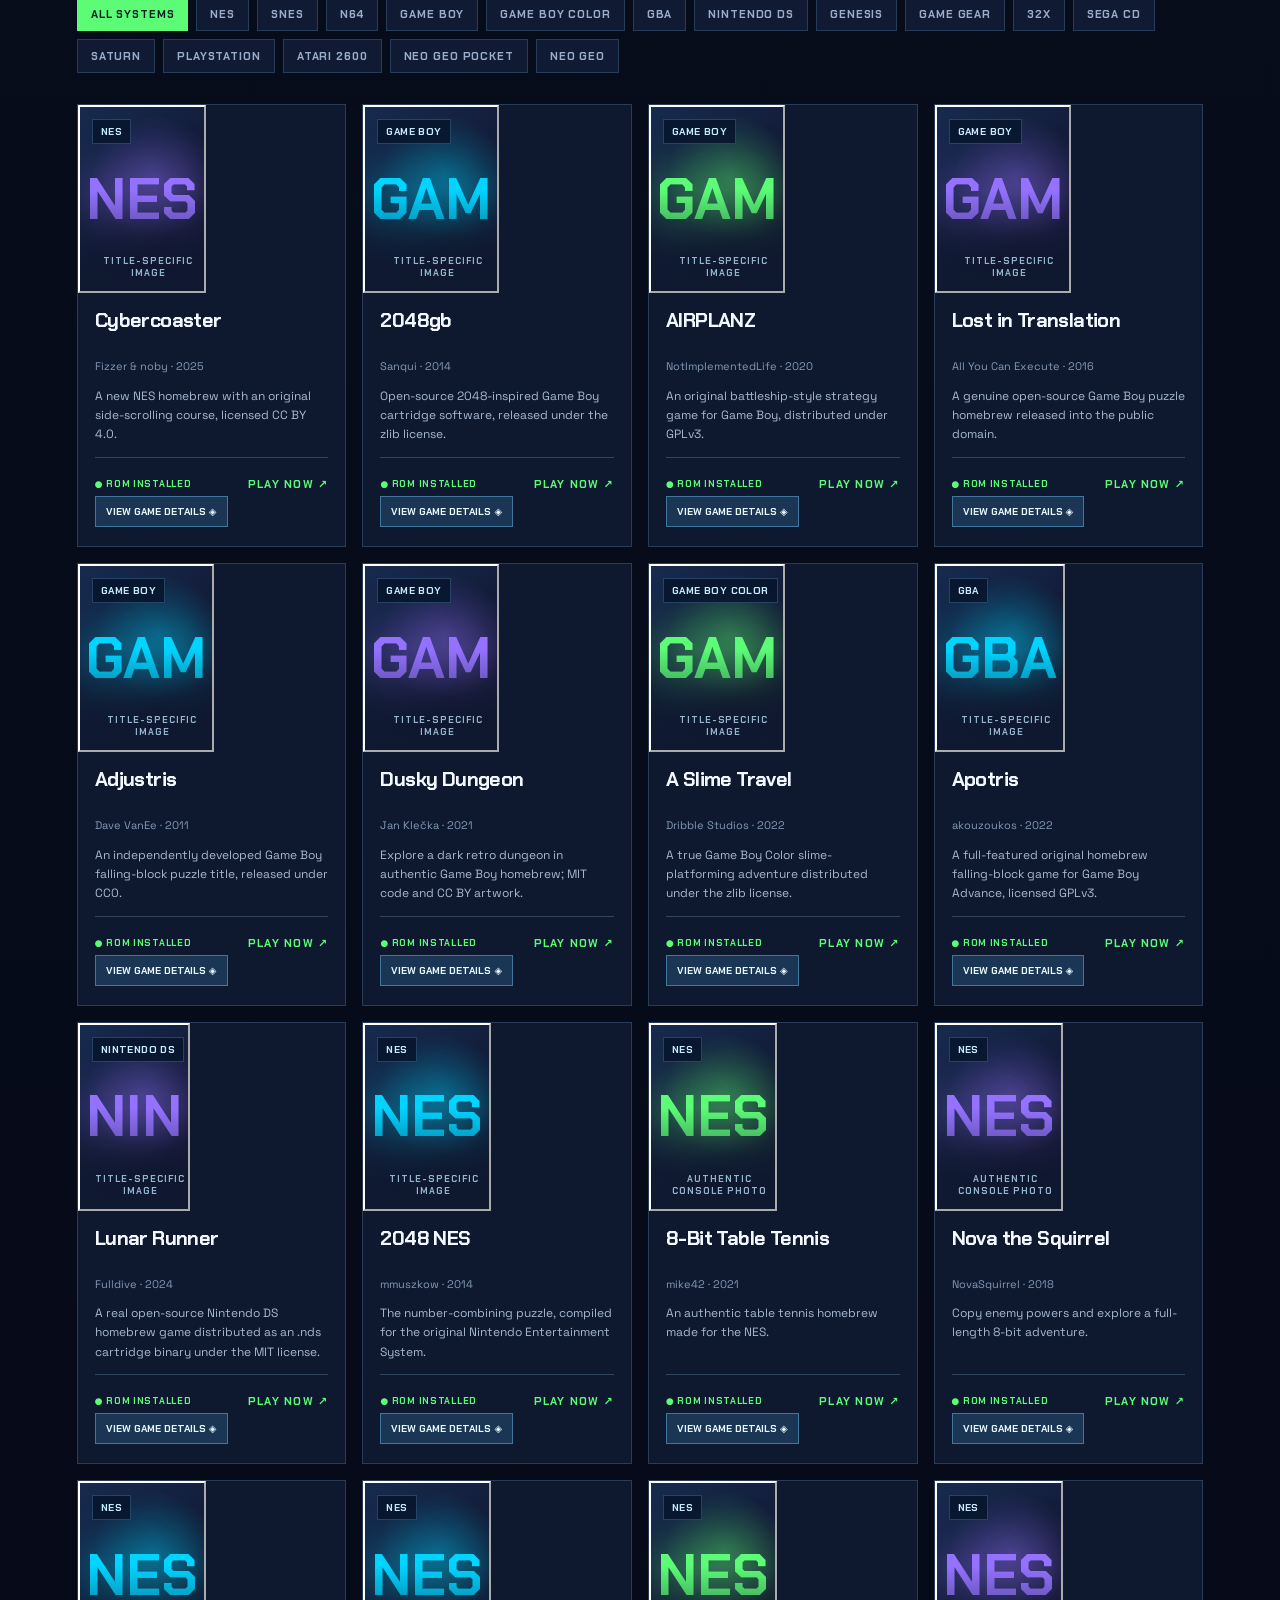
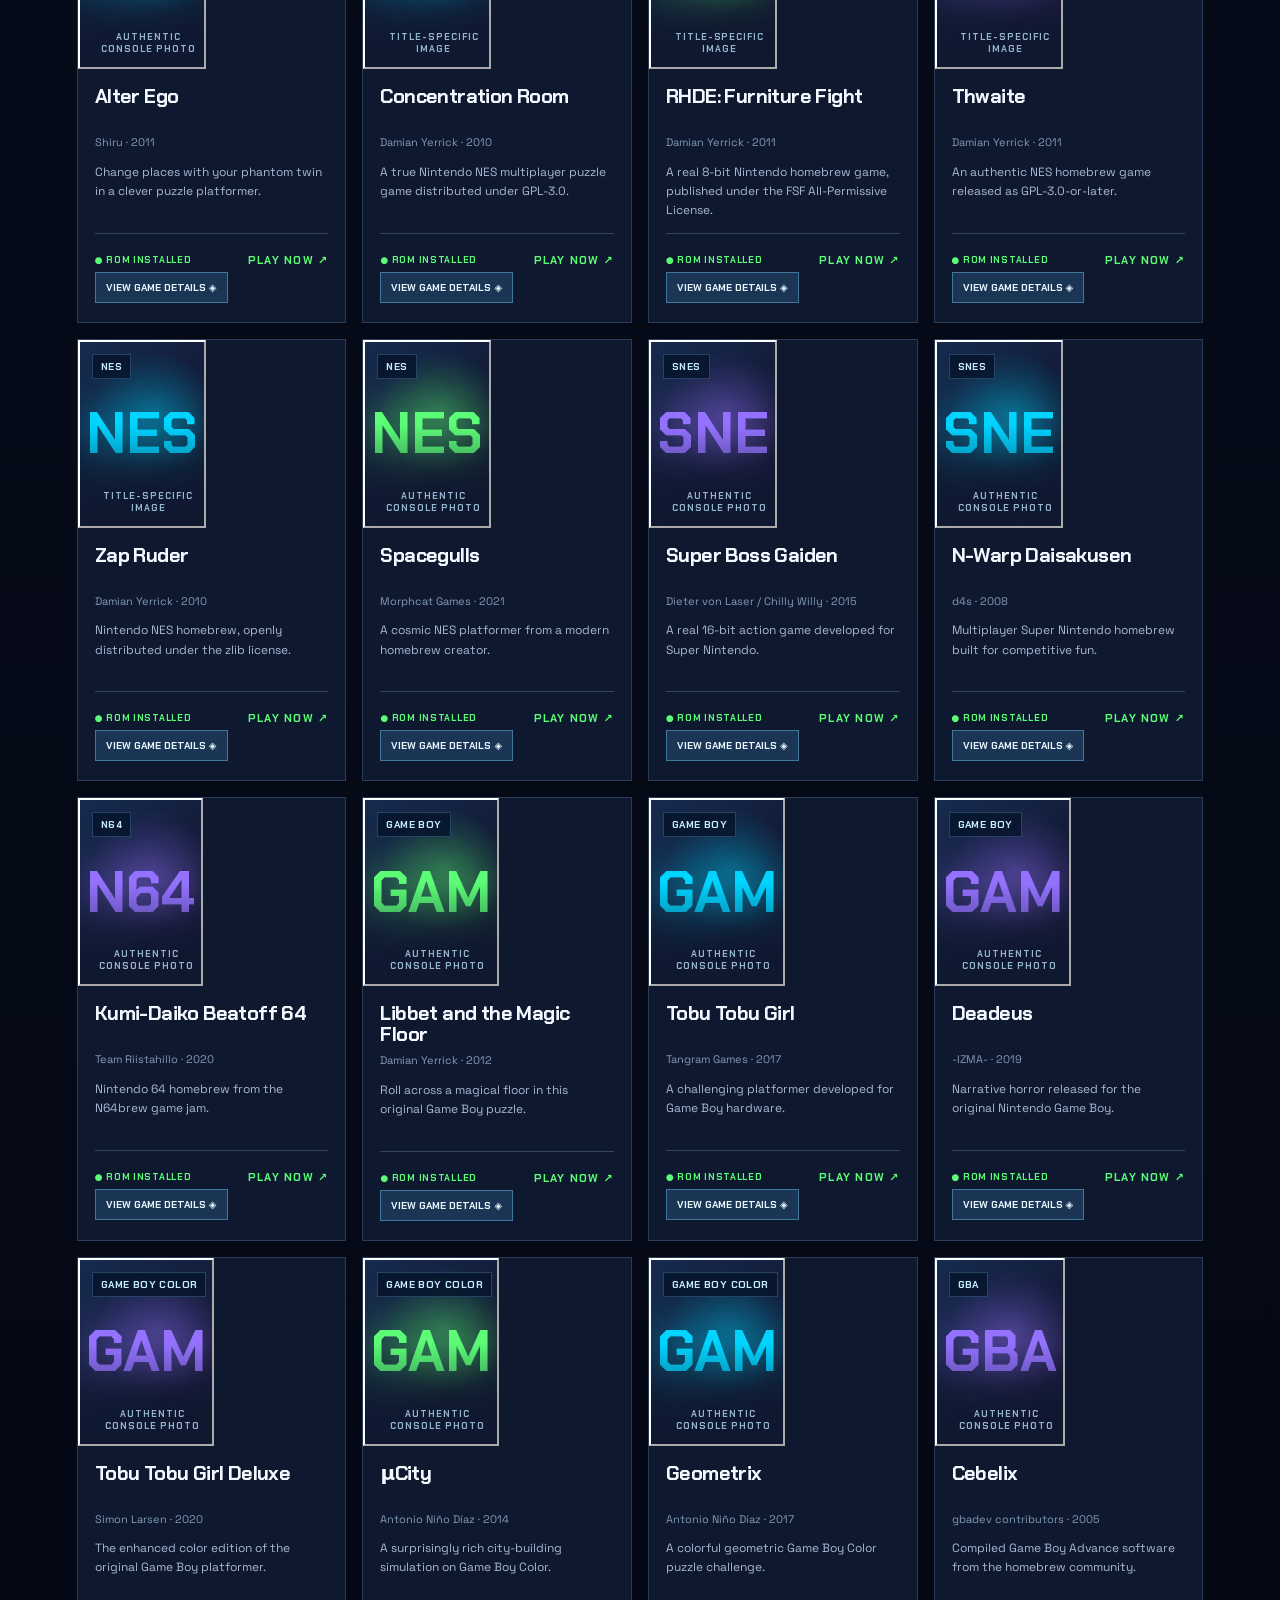
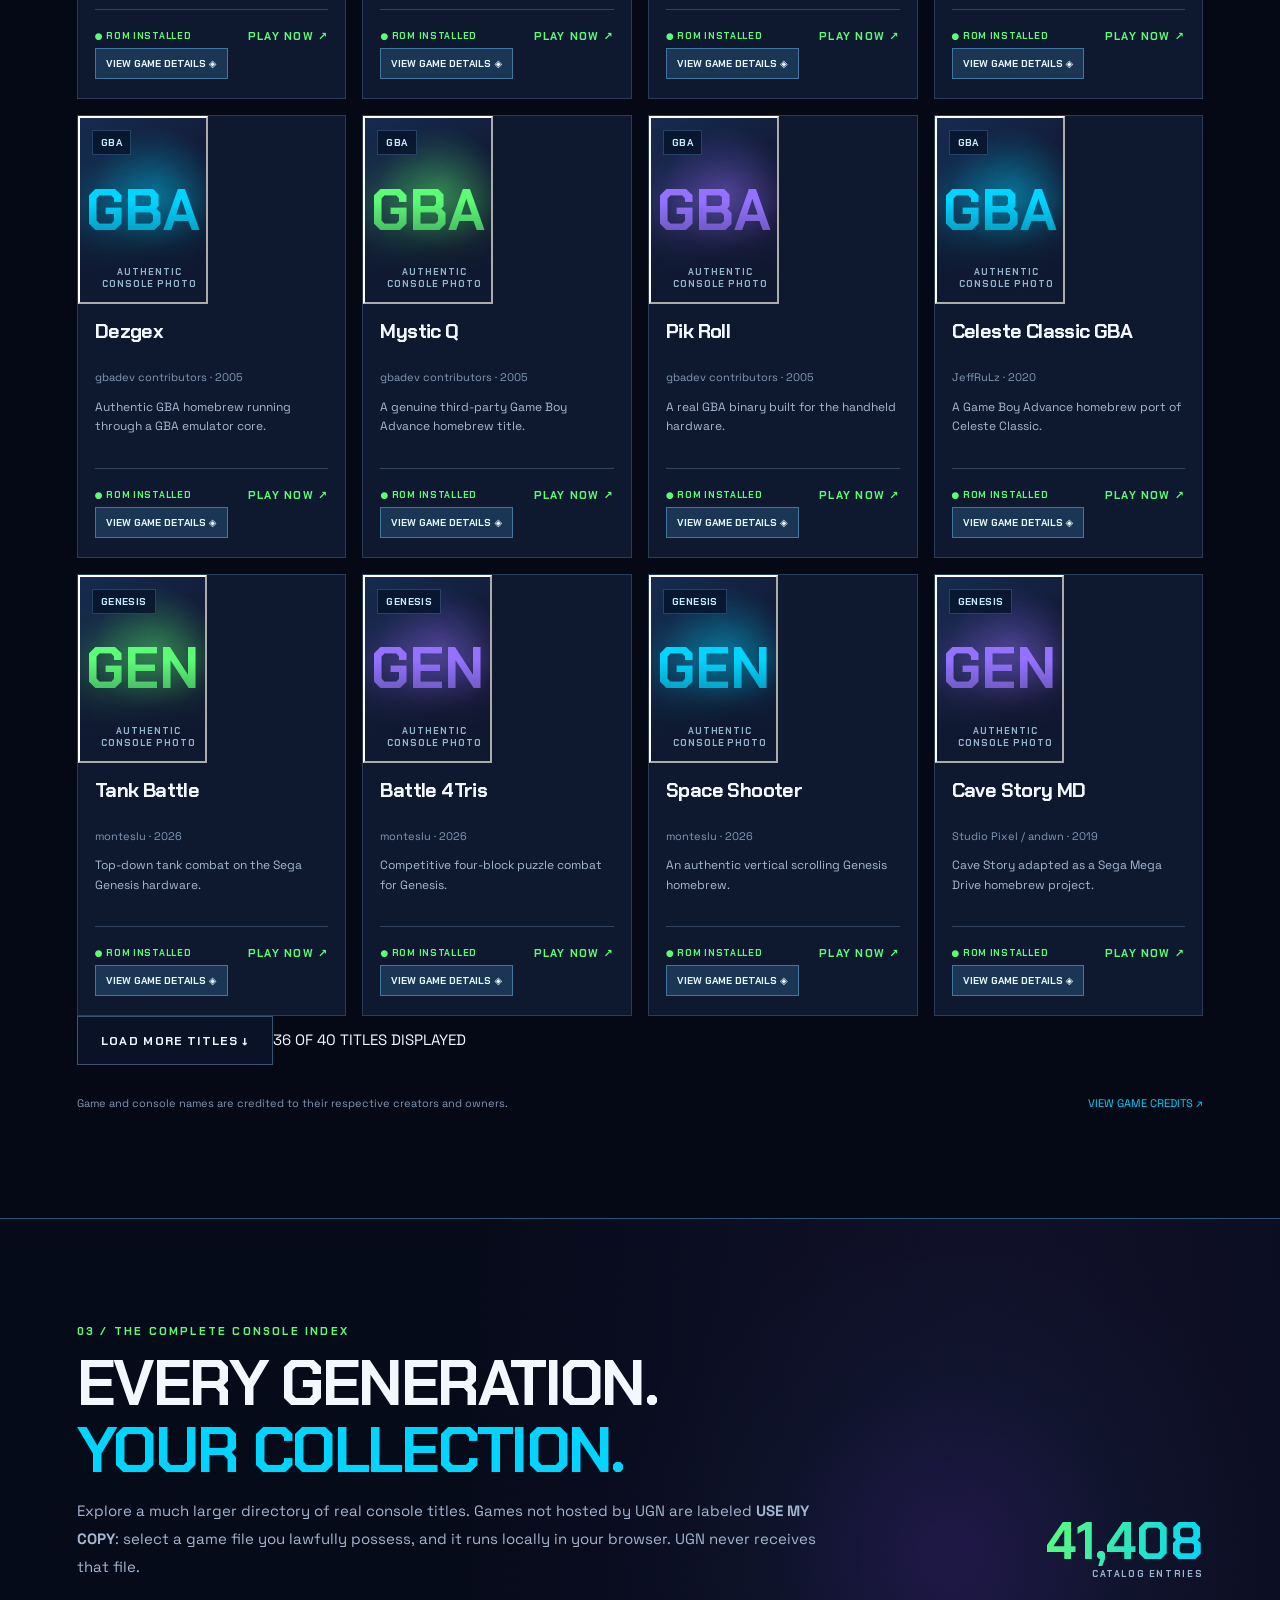
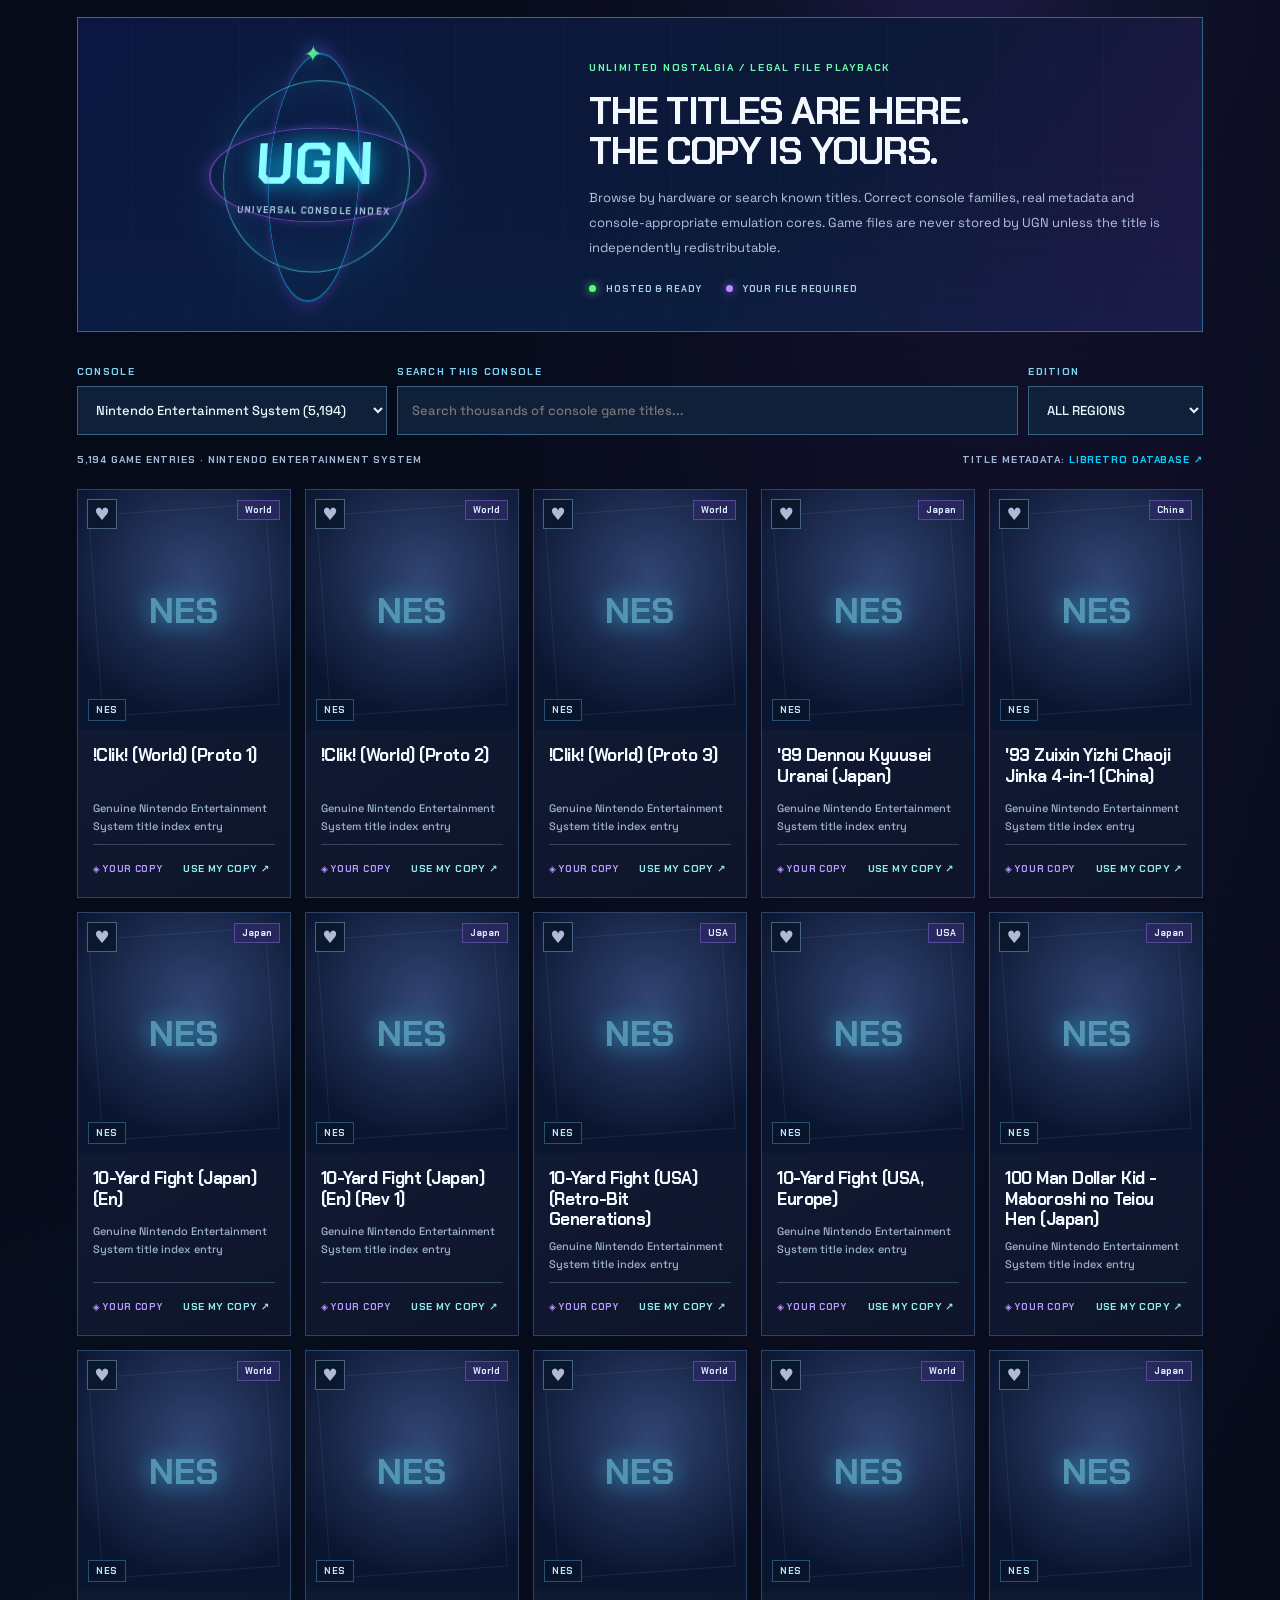
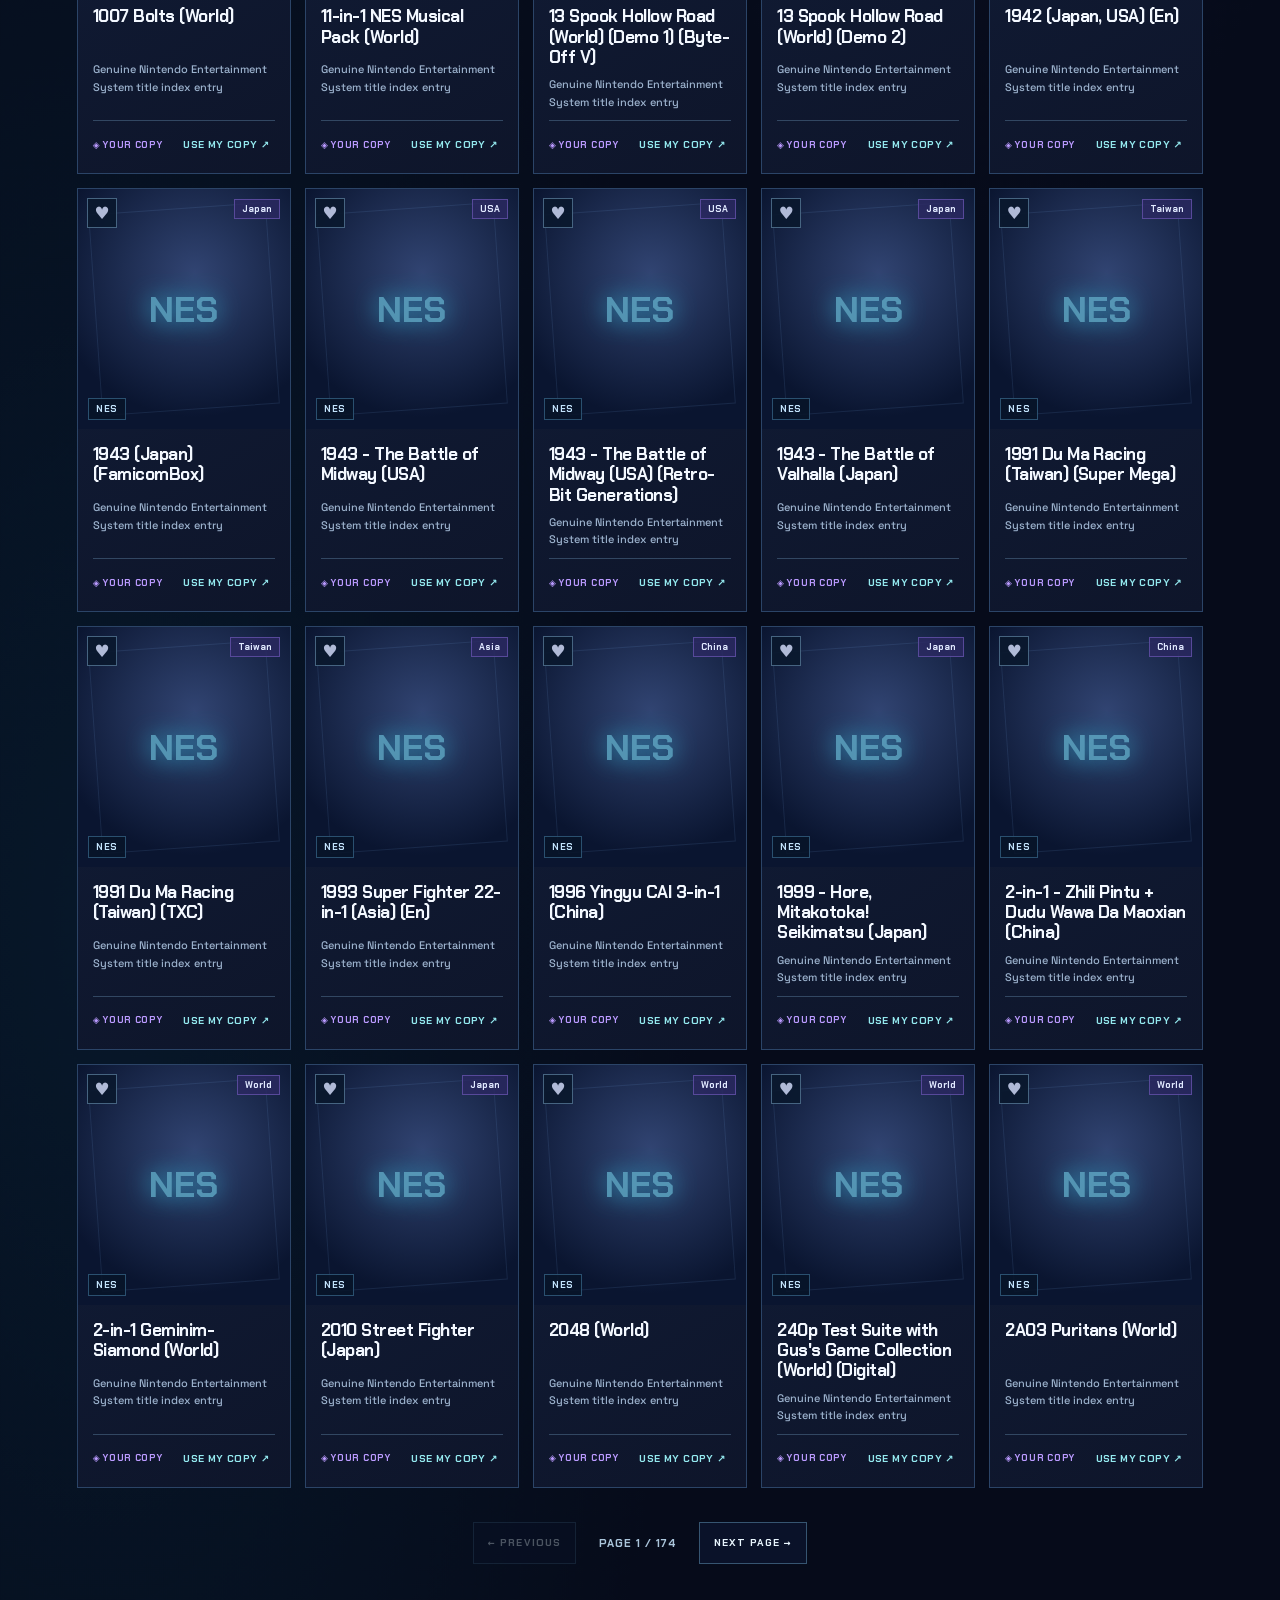
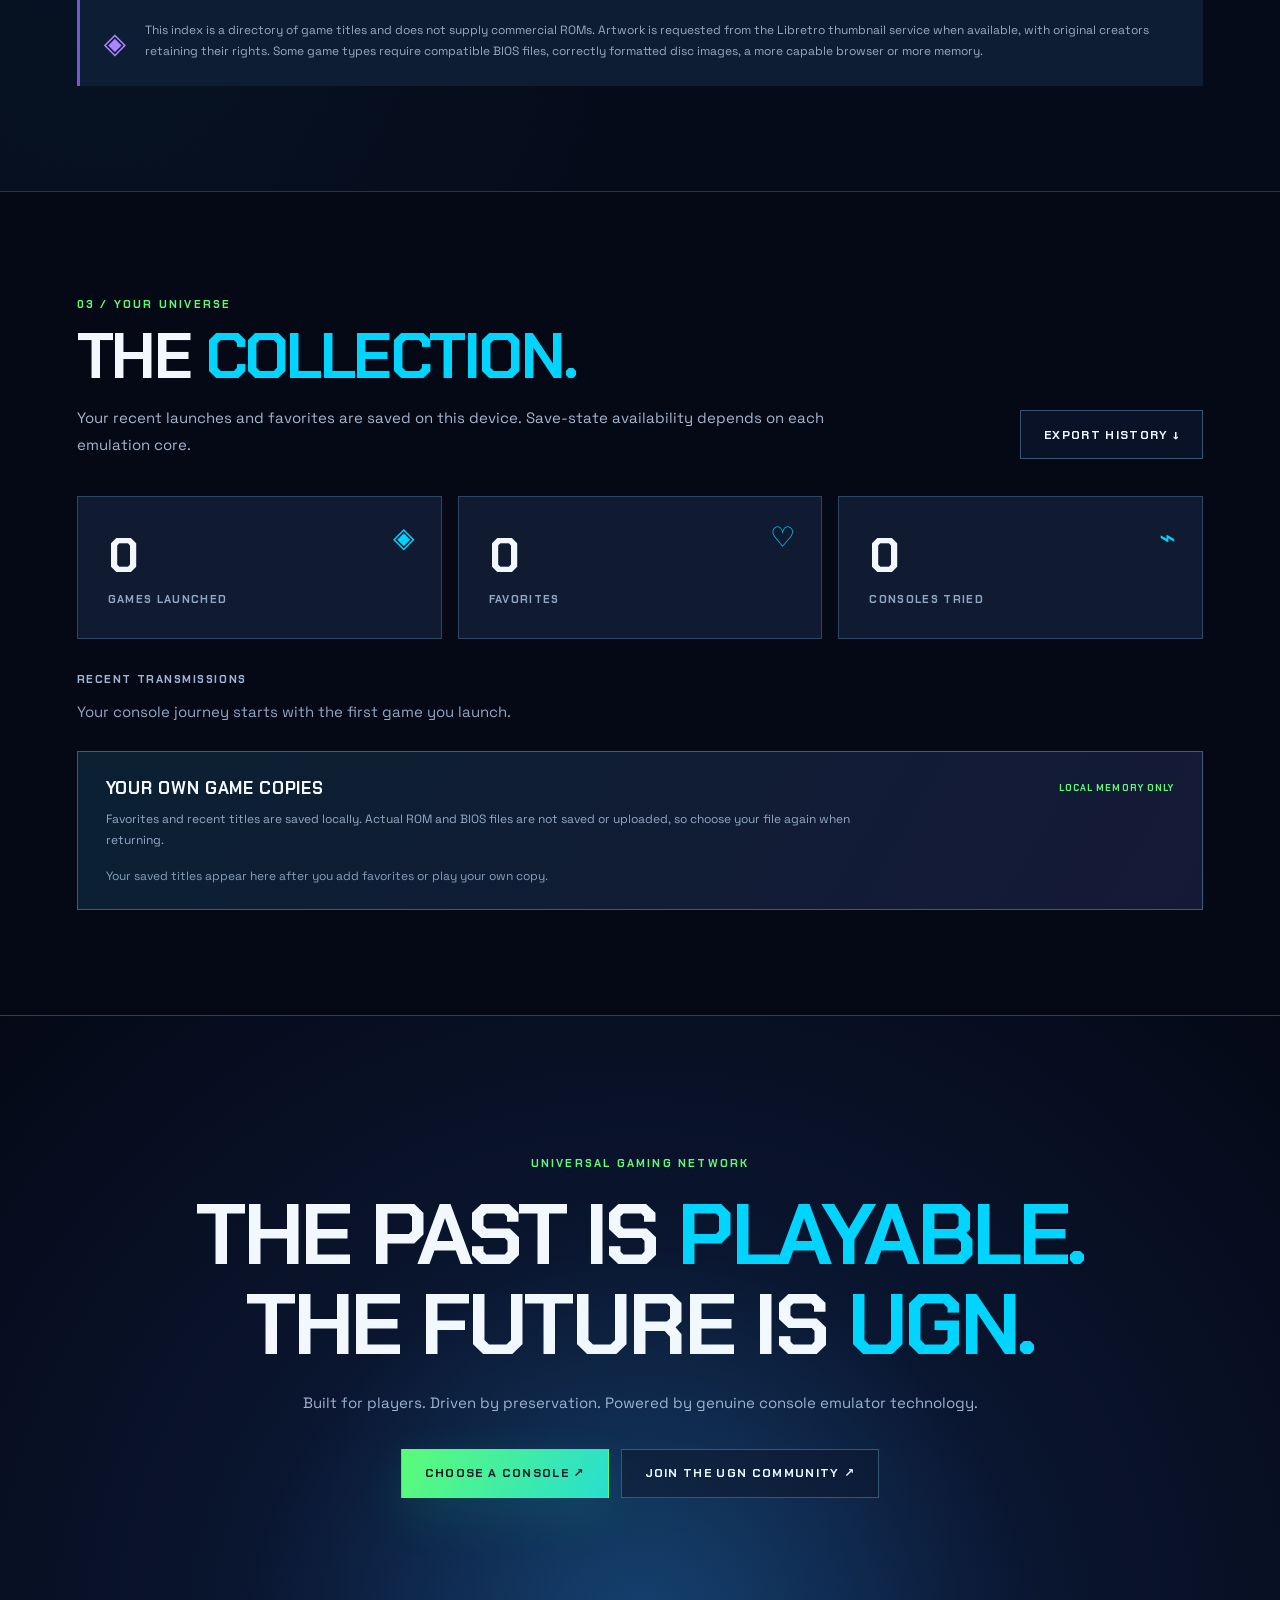
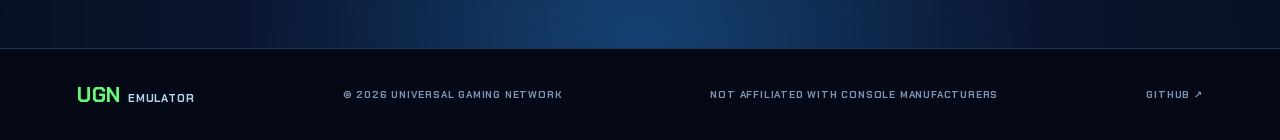
==== commit 7140de92: "Refresh visible game-library counts for 40 real console ROMs" ====
--- a/library.html
+++ b/library.html
@@ -5,7 +5,7 @@
 <main><section class="fast-entry" id="home"><div class="section-eyebrow">UGN GALACTIC ARCHIVE / ACCESSIBILITY MODE</div><h1>INSTANT <em>GAME ACCESS.</em></h1><p>Skip the 3D starship and jump directly to the authentic console emulation collection. The same installed ROMs, compatible cores, search, filters and local favorites work here.</p><div class="fast-actions"><a href="./index.html" class="primary-btn">← ENTER THE 3D STARSHIP</a><a href="#library" class="secondary-btn">BROWSE ALL GAMES ↓</a></div><div class="fast-metrics"><span><strong id="hero-games">—</strong> INSTALLED ROMS</span><span><strong id="hero-systems">—</strong> SYSTEM CATEGORIES</span></div></section>
 <div class="marquee"><div class="marquee-track">✦ NINTENDO <span>●</span> SEGA <span>●</span> SONY <span>●</span> ATARI <span>●</span> SNK <span>●</span> RETRO REIMAGINED <span>●</span> UNIVERSAL GAMING NETWORK <span>●</span> NINTENDO <span>●</span> SEGA <span>●</span> SONY <span>●</span> ATARI <span>●</span> SNK <span>●</span> RETRO REIMAGINED <span>●</span> UNIVERSAL GAMING NETWORK <span>●</span></div></div>
 <section class="section" id="systems"><div class="section-top"><div><div class="section-eyebrow">01 / SYSTEM SELECT</div><h2>THE CONSOLE <em>UNIVERSE.</em></h2><p>Choose your hardware. Genuine console systems, accurately identified and presented. Only systems with installed titles offer instant play.</p></div><div class="section-arrow">↗</div></div><div class="system-feature"><div class="feature-info"><div class="feature-breadcrumb">FEATURED HARDWARE <span> / </span> <b id="feature-index">01</b></div><div class="feature-meta" id="feature-era">1985 — NORTH AMERICA</div><h3 id="feature-title">Nintendo Entertainment System</h3><p id="feature-description">The console that changed the industry.</p><div class="feature-footer"><span id="feature-count">CHECKING LIBRARY</span><button class="text-action" id="feature-explore">EXPLORE SYSTEM ↗</button></div></div><div class="feature-image-wrap" id="feature-image-wrap"><div class="feature-halo"></div><img id="feature-image" src="https://commons.wikimedia.org/wiki/Special:FilePath/NES-Console-Set.jpg?width=960" alt="Authentic Nintendo Entertainment System hardware" loading="lazy"></div><div class="feature-rail"><button id="feature-prev" aria-label="Previous console">←</button><span id="feature-position">01 / 16</span><button id="feature-next" aria-label="Next console">→</button></div></div><div class="system-toolbar"><span>SELECT A SYSTEM <span class="muted">/ CLICK TO EXPLORE</span></span><div class="system-filter"><button class="sys-filter active" data-maker="all">ALL</button><button class="sys-filter" data-maker="Nintendo">NINTENDO</button><button class="sys-filter" data-maker="Sega">SEGA</button><button class="sys-filter" data-maker="Sony">SONY</button><button class="sys-filter" data-maker="Other">OTHER</button></div></div><div class="system-grid" id="system-grid"></div></section>
-<section class="section library-section" id="library"><div class="section-top"><div><div class="section-eyebrow">02 / THE COLLECTION</div><h2>REAL GAMES. <em>REAL HARDWARE.</em></h2><p>These are genuine compiled console ROMs from independent developers — loaded with the actual emulation core for their system. Every game shown as installed is hosted in this project.</p></div><div class="library-count" id="library-count">VERIFYING LIBRARY…</div></div><div class="library-tools"><label class="search"><span>⌕</span><input id="game-search" type="search" placeholder="Search games, creators, or systems..." autocomplete="off" aria-label="Search games"></label><select id="game-sort" aria-label="Sort games"><option value="featured">FEATURED</option><option value="az">TITLE A — Z</option><option value="year">RELEASE YEAR</option><option value="system">CONSOLE</option></select><button class="filter-favorites" id="show-favorites" aria-pressed="false">♡ FAVORITES</button></div><div class="personal-filter" id="catalog-mode-select"><div><span class="catalog-status" id="catalog-status">31 LICENSED TITLES ONLINE</span><small>Browse the built-in collection or inspect titles for your own lawful copy</small></div><div class="personal-buttons" role="group" aria-label="Library title availability"><button class="active" id="view-hosted" aria-pressed="true">PLAY NOW</button><button id="view-personal" aria-pressed="false">MY OWN COPY</button><button id="view-everything" aria-pressed="false">ALL TITLES</button></div></div><p class="catalog-notice" id="catalog-notice">Real compiled ROMs hosted by UGN. Choose a game to inspect or launch it directly.</p><div class="platform-pills" id="platform-pills"></div><div id="game-grid" class="game-grid" aria-live="polite"></div><div class="load-more-row"><button id="load-more-games" class="secondary-btn" hidden>LOAD MORE TITLES ↓</button><span id="catalog-page-meta"></span></div><div id="empty-state" class="empty-state" hidden><span>◎</span><h3>NO SIGNAL IN THIS SECTOR</h3><p>Try another console or search term. Only installed, redistributable games appear in the playable library.</p><button id="reset-filters" class="secondary-btn">RESET FILTERS</button></div><div class="library-footer"><span>Game and console names are credited to their respective creators and owners.</span><a href="https://github.com/Universal-Gaming/UGN-Emulator/blob/main/CREDITS.md" target="_blank" rel="noopener noreferrer">VIEW GAME CREDITS ↗</a></div></section>
+<section class="section library-section" id="library"><div class="section-top"><div><div class="section-eyebrow">02 / THE COLLECTION</div><h2>REAL GAMES. <em>REAL HARDWARE.</em></h2><p>These are genuine compiled console ROMs from independent developers — loaded with the actual emulation core for their system. Every game shown as installed is hosted in this project.</p></div><div class="library-count" id="library-count">VERIFYING LIBRARY…</div></div><div class="library-tools"><label class="search"><span>⌕</span><input id="game-search" type="search" placeholder="Search games, creators, or systems..." autocomplete="off" aria-label="Search games"></label><select id="game-sort" aria-label="Sort games"><option value="featured">FEATURED</option><option value="az">TITLE A — Z</option><option value="year">RELEASE YEAR</option><option value="system">CONSOLE</option></select><button class="filter-favorites" id="show-favorites" aria-pressed="false">♡ FAVORITES</button></div><div class="personal-filter" id="catalog-mode-select"><div><span class="catalog-status" id="catalog-status">40 LICENSED TITLES ONLINE</span><small>Browse the built-in collection or inspect titles for your own lawful copy</small></div><div class="personal-buttons" role="group" aria-label="Library title availability"><button class="active" id="view-hosted" aria-pressed="true">PLAY NOW</button><button id="view-personal" aria-pressed="false">MY OWN COPY</button><button id="view-everything" aria-pressed="false">ALL TITLES</button></div></div><p class="catalog-notice" id="catalog-notice">Real compiled ROMs hosted by UGN. Choose a game to inspect or launch it directly.</p><div class="platform-pills" id="platform-pills"></div><div id="game-grid" class="game-grid" aria-live="polite"></div><div class="load-more-row"><button id="load-more-games" class="secondary-btn" hidden>LOAD MORE TITLES ↓</button><span id="catalog-page-meta"></span></div><div id="empty-state" class="empty-state" hidden><span>◎</span><h3>NO SIGNAL IN THIS SECTOR</h3><p>Try another console or search term. Only installed, redistributable games appear in the playable library.</p><button id="reset-filters" class="secondary-btn">RESET FILTERS</button></div><div class="library-footer"><span>Game and console names are credited to their respective creators and owners.</span><a href="https://github.com/Universal-Gaming/UGN-Emulator/blob/main/CREDITS.md" target="_blank" rel="noopener noreferrer">VIEW GAME CREDITS ↗</a></div></section>
 <section class="section full-index-section" id="all-games" aria-label="Complete retro console game catalog">
   <div class="index-halo" aria-hidden="true"></div>
   <div class="section-top"><div><div class="section-eyebrow">03 / THE COMPLETE CONSOLE INDEX</div><h2>EVERY GENERATION.<br><em>YOUR COLLECTION.</em></h2><p>Explore a much larger directory of real console titles. Games not hosted by UGN are labeled <strong>USE MY COPY</strong>: select a game file you lawfully possess, and it runs locally in your browser. UGN never receives that file.</p></div><div class="index-count"><strong id="full-index-total">SYNCING</strong><span>CATALOG ENTRIES</span></div></div>
--- a/styles.css
+++ b/styles.css
@@ -1,2 +1,10 @@
-:root{color-scheme:dark;--bg:#050916;--surface:#0c1224;--panel:#101930;--border:#263451;--text:#f3f8ff;--muted:#91a5c4;--cyan:#00d4ff;--lime:#5cfc76;--violet:#9472ff;--sans:"Space Grotesk",system-ui,sans-serif;--display:"Chakra Petch",system-ui,sans-serif}*{box-sizing:border-box}html{scroll-behavior:smooth;scroll-padding-top:85px}body{margin:0;color:var(--text);background:var(--bg);font:15px/1.6 var(--sans);overflow-x:hidden}button,a,input,select{font:inherit}button{cursor:pointer}button,a{touch-action:manipulation}a{color:inherit;text-decoration:none}button:focus-visible,a:focus-visible,input:focus-visible,select:focus-visible{outline:2px solid var(--lime);outline-offset:3px}h1,h2,h3,h4{font-family:var(--display);line-height:1.04;letter-spacing:-.04em;margin:0}h2{font-size:clamp(39px,5vw,78px)}em{color:var(--cyan);font-style:normal}.grain{position:fixed;inset:0;z-index:200;pointer-events:none;opacity:.055;background-image:url("data:image/svg+xml,%3Csvg viewBox='0 0 180 180' xmlns='http://www.w3.org/2000/svg'%3E%3Cfilter id='n'%3E%3CfeTurbulence type='fractalNoise' baseFrequency='.7' numOctaves='3' stitchTiles='stitch'/%3E%3C/filter%3E%3Crect width='100%25' height='100%25' filter='url(%23n)' opacity='.35'/%3E%3C/svg%3E")}.cursor-glow{position:fixed;pointer-events:none;z-index:0;width:450px;height:450px;border-radius:50%;background:radial-gradient(circle,#01abce12,transparent 65%);transform:translate(-50%,-50%)}.site-header{height:78px;padding:0 clamp(20px,5vw,84px);display:flex;align-items:center;justify-content:space-between;position:sticky;top:0;z-index:40;background:#070c1ce8;border-bottom:1px solid #22416666;backdrop-filter:blur(22px)}.wordmark{display:flex;align-items:center;gap:14px}.logo{position:relative;isolation:isolate;padding:7px 10px;font:700 25px var(--display);letter-spacing:-.11em;color:#061b24;background:linear-gradient(120deg,#5cfc76,#00d4ff);transform:skew(-6deg)}.logo-orbit{position:absolute;inset:-4px -9px;border:1px solid #9cfdd588;border-radius:50%;transform:rotate(-30deg);z-index:-1}.wordmark-text{font:700 10px var(--display);letter-spacing:.14em;line-height:1.25}.wordmark-text small{display:block;color:var(--cyan);letter-spacing:.32em;margin-top:6px}.primary-nav{display:flex;gap:clamp(16px,3vw,55px)}.primary-nav a{font:700 11px var(--display);letter-spacing:.13em;color:#a5b9da;transition:.2s}.primary-nav a:hover{color:var(--lime)}.header-actions{display:flex;align-items:center;gap:13px;font:700 10px var(--display);letter-spacing:.13em}.live-dot{background:var(--lime);width:7px;height:7px;border-radius:50%;box-shadow:0 0 12px var(--lime)}.header-link{border:1px solid #345976;padding:10px 14px;margin-left:10px;transition:.2s}.header-link:hover{border-color:var(--cyan)}.nav-toggle{display:none;background:none;color:white;border:0;font-size:22px}.hero{height:min(830px,calc(100svh - 78px));min-height:650px;position:relative;isolation:isolate;overflow:hidden;background:radial-gradient(ellipse at 70% 42%,#18265b,#070d24 45%,#050916 95%)}.cosmos{position:absolute;inset:0;z-index:-3;overflow:hidden}.cosmos canvas{display:block;width:100%;height:100%}.cosmos-fallback{position:absolute;inset:0;background:radial-gradient(circle at 67% 42%,#442376 0,transparent 27%),radial-gradient(circle at 76% 52%,#044c6a 0,transparent 32%)}.hero-vignette{position:absolute;inset:0;z-index:-1;background:linear-gradient(90deg,#050916 1%,#050916e8 32%,#05091628 72%),linear-gradient(0deg,#050916 0,transparent 23%);pointer-events:none}.hero-inner{padding:clamp(90px,10.6vh,152px) 6.8vw 105px;position:relative;z-index:2;width:min(850px,72%)}.eyebrow,.section-eyebrow{font:700 11px var(--display);letter-spacing:.2em;color:var(--lime)}.eyebrow-line{display:inline-block;width:30px;height:1px;background:var(--lime);vertical-align:middle;margin-right:10px}.eyebrow-dot{color:var(--cyan);margin:0 6px}.hero-overline{font:700 11px var(--display);color:#98abc9;letter-spacing:.24em;margin:35px 0 19px}.hero h1{font-size:clamp(56px,7.2vw,114px);letter-spacing:-.075em;line-height:.96;max-width:1000px;text-shadow:0 7px 45px #01040f}.hero h1 em{color:var(--lime)}.hero-copy{max-width:510px;font-size:15px;color:#b0c1d8;line-height:1.9;margin:27px 0}.hero-buttons,.end-actions{display:flex;gap:12px;flex-wrap:wrap}.primary-btn,.secondary-btn{display:inline-flex;gap:28px;align-items:center;justify-content:center;border:1px solid transparent;padding:15px 23px;min-height:49px;font:700 12px var(--display);letter-spacing:.11em;text-transform:uppercase;transition:transform .2s,border-color .2s,background .2s}.primary-btn:hover,.secondary-btn:hover{transform:translateY(-3px)}.primary-btn{color:#031922;background:linear-gradient(115deg,var(--lime),#27dece);box-shadow:0 16px 50px #1aefb71f}.secondary-btn{background:#0d1731b0;border-color:#365571;color:#eaf7ff}.secondary-btn:hover{border-color:var(--cyan)}.hero-metrics{display:flex;gap:clamp(25px,3vw,58px);margin-top:47px}.hero-metrics div{border-left:1px solid #346e83;padding-left:16px}.hero-metrics strong{display:block;font:700 34px var(--display)}.hero-metrics small{font:700 10px var(--display);color:#8299b8;letter-spacing:.16em}.hero-side{position:absolute;right:32px;top:50%;transform:translateY(-50%);writing-mode:vertical-rl;display:flex;align-items:center;gap:17px;color:#6d8da7;font:700 9px var(--display);letter-spacing:.16em}.hero-side-line{height:65px;width:1px;background:var(--cyan)}.hero-bottom{position:absolute;bottom:29px;left:6.8vw;right:6.8vw;display:flex;justify-content:space-between;gap:20px;color:#6d8faa;font:700 10px var(--display);letter-spacing:.16em}.hero-bottom span:nth-child(2){color:var(--lime);font-size:22px}.marquee{background:#0c1c2d;border-block:1px solid #21445d;overflow:hidden;color:#a9ddea}.marquee-track{width:max-content;padding:15px 25px;font:700 11px var(--display);letter-spacing:.23em;white-space:nowrap;animation:marquee 45s linear infinite}.marquee-track span{margin:0 40px;color:var(--lime)}@keyframes marquee{to{transform:translateX(-50%)}}.section{max-width:1590px;margin:auto;padding:105px clamp(22px,6vw,105px)}.section-top{display:flex;justify-content:space-between;align-items:end;gap:30px;margin-bottom:37px}.section-top h2{margin:13px 0}.section-top p{max-width:770px;color:#a4b6d0;line-height:1.85;margin:0}.section-arrow{border:1px solid #25445e;color:var(--cyan);width:56px;height:56px;display:grid;place-items:center;font-size:27px;flex-shrink:0}.system-feature{min-height:395px;display:grid;grid-template-columns:1.04fr 1fr 70px;position:relative;overflow:hidden;border:1px solid #2d5274;background:radial-gradient(ellipse at 69% 40%,#1d356a,#0d162e 60%,#0b1429)}.system-feature:before{content:"";position:absolute;inset:0;opacity:.32;background:repeating-linear-gradient(100deg,transparent 0 90px,#5397d10f 92px 94px);pointer-events:none}.feature-info{padding:clamp(24px,4.5vw,66px);position:relative;z-index:2;display:flex;flex-direction:column;justify-content:center}.feature-breadcrumb,.feature-meta{font:700 10px var(--display);letter-spacing:.16em;color:#8fa8c5}.feature-breadcrumb span{color:var(--cyan);margin:0 8px}.feature-meta{color:var(--lime);margin-top:30px}.feature-info h3{font-size:clamp(30px,3.8vw,58px);margin:13px 0;line-height:1.06}.feature-info p{max-width:410px;color:#9fb3ce;margin:0 0 35px}.feature-footer{display:flex;align-items:center;gap:24px;flex-wrap:wrap}.feature-footer span{color:#a2cde6;font:700 11px var(--display);letter-spacing:.1em}.text-action{border:0;background:transparent;color:var(--lime);font:700 11px var(--display);letter-spacing:.1em;padding:7px 0}.feature-image-wrap{position:relative;display:grid;place-items:center;perspective:900px;overflow:hidden}.feature-halo{position:absolute;width:70%;aspect-ratio:1;border:1px solid #4c80a866;border-radius:50%;box-shadow:0 0 0 35px #59bfed08,0 0 0 75px #59bfed06,0 0 100px #31b8e74f;background:radial-gradient(circle,#3867a520,transparent 65%)}.feature-image-wrap img{width:95%;max-height:360px;object-fit:contain;position:relative;z-index:2;filter:drop-shadow(0 28px 30px #010713a9);transform:rotateY(-15deg) rotateX(5deg);transition:transform .55s}.feature-image-wrap:hover img{transform:rotateY(4deg) rotateX(-3deg) scale(1.07)}.feature-rail{border-left:1px solid #38608355;display:flex;flex-direction:column;justify-content:center;align-items:center;gap:25px;z-index:3}.feature-rail button{background:#183254;color:#b5dcf2;border:1px solid #3a6b88;width:39px;height:39px;font-size:19px}.feature-rail button:hover{border-color:var(--lime);color:var(--lime)}.feature-rail span{writing-mode:vertical-rl;white-space:nowrap;font:700 11px var(--display);letter-spacing:.16em;color:#9bb1d3}.system-toolbar{display:flex;justify-content:space-between;align-items:center;gap:25px;margin:38px 0 22px;font:700 11px var(--display);letter-spacing:.1em}.muted{color:#7085a5}.system-filter{display:flex;flex-wrap:wrap;gap:7px}.sys-filter,.platform-pills button{border:1px solid #273c58;color:#9badca;background:#101b33;padding:9px 13px;font:700 11px var(--display);letter-spacing:.08em;transition:.2s}.sys-filter:hover,.platform-pills button:hover{border-color:#3a9ab3;color:white}.sys-filter.active,.platform-pills button.active{border-color:var(--lime);color:#062022;background:var(--lime)}.system-grid{display:grid;grid-template-columns:repeat(4,minmax(0,1fr));gap:15px}.system-card{position:relative;min-width:0;text-align:left;background:linear-gradient(155deg,#132139,#0b1225);border:1px solid #2b3f5f;color:white;padding:0;overflow:hidden;transition:transform .2s,border-color .2s;transform-style:preserve-3d}.system-card:hover{transform:translateY(-7px);border-color:var(--cyan)}.system-img{height:168px;background:radial-gradient(circle at 48% 60%,#244e654b,#101b33 60%);overflow:hidden;display:grid;place-items:center}.system-img img{max-width:90%;width:100%;height:150px;object-fit:contain;filter:drop-shadow(0 12px 20px #020510c9);transition:transform .3s}.system-card:hover .system-img img{transform:scale(1.09) rotate(-3deg)}.system-noimage{font:700 65px var(--display);color:#46678c}.system-card-body{padding:16px 18px 20px;border-top:1px solid #2f4b6766}.system-name{font:700 21px var(--display)}.system-sub{font:700 10px var(--display);color:#8399b6;margin-top:5px;letter-spacing:.08em}.system-status{position:absolute;top:12px;right:12px;z-index:3;background:#08152ce9;color:var(--lime);padding:6px 9px;border:1px solid #4fd9b255;font:700 9px var(--display);letter-spacing:.07em}.system-card.soon .system-status{color:#d3bb8c;border-color:#9d7e4655}.library-section{border-top:1px solid #1f344c;background:linear-gradient(#0c152850,#050916 70%)}.library-count{font:700 13px var(--display);color:var(--lime);letter-spacing:.1em;white-space:nowrap}.library-tools{display:flex;gap:10px;align-items:center}.search{display:flex;align-items:center;gap:12px;flex:1;background:#111c34;border:1px solid #2d4565;padding:11px 15px}.search span{font-size:22px;color:var(--cyan)}.search input{border:0;background:none;outline:none;color:white;width:100%;font:13px var(--sans)}.library-tools select{min-height:47px;background:#111c34;color:#dbe7f8;border:1px solid #2d4565;padding:0 15px;font:700 11px var(--display)}.filter-favorites{border:1px solid #2d4565;background:#111c34;color:#c4d6ed;min-height:47px;padding:0 19px;font:700 11px var(--display)}.filter-favorites.active{border-color:#f77eb4;color:#ff9dc4}.platform-pills{display:flex;gap:8px;flex-wrap:wrap;margin:23px 0 31px}.game-grid{display:grid;grid-template-columns:repeat(4,minmax(0,1fr));gap:16px}.game-card{border:1px solid #293d59;background:#0e1930;min-width:0;overflow:hidden;transition:transform .23s,border-color .23s,box-shadow .23s}.game-card:hover{transform:translateY(-6px);border-color:#4d98bb;box-shadow:0 15px 55px #0206149a}.game-art{height:188px;position:relative;display:grid;place-items:center;overflow:hidden;isolation:isolate;background:linear-gradient(140deg,#162b4f,#11152e 70%)}.game-art:before{content:"";position:absolute;inset:0;background:radial-gradient(circle at 60% 38%,var(--art,#4b70c0) 0,transparent 45%);opacity:.28;z-index:-1}.game-art:after{content:"";position:absolute;inset:0;background:linear-gradient(0deg,#0e1930e8,transparent 55%);pointer-events:none}.game-art img{max-width:94%;width:100%;height:162px;object-fit:contain;filter:drop-shadow(0 12px 24px #0009);transition:transform .35s}.game-card:hover .game-art img{transform:scale(1.08)}.art-placeholder{font:700 57px var(--display);color:var(--art,#9acdff);text-shadow:0 0 50px var(--art,#5b91c2)}.art-note{position:absolute;z-index:2;bottom:12px;left:13px;color:#95b4ce;font:700 9px var(--display);letter-spacing:.11em}.game-system{position:absolute;z-index:2;top:12px;left:12px;border:1px solid #4b779c77;background:#06142cd9;color:#c7edfc;padding:5px 8px;font:700 10px var(--display);letter-spacing:.04em}.game-favorite{position:absolute;z-index:3;top:11px;right:11px;background:#10162dcf;border:1px solid #4f6582;color:#b2bbda;font-size:20px;width:33px;height:33px}.game-favorite.saved{color:#ff8fbd;border-color:#f38fbe}.game-info{padding:17px 17px 19px}.game-info h3{font-size:20px;letter-spacing:-.03em;min-height:41px}.game-byline{color:#8399b5;font-size:11px;margin-top:7px}.game-description{font-size:12px;line-height:1.6;color:#a8b8d1;min-height:59px;margin:11px 0}.game-bottom{display:flex;justify-content:space-between;align-items:center;gap:8px;border-top:1px solid #33455e;padding-top:14px}.rom-state{font:700 9px var(--display);color:var(--lime);letter-spacing:.08em}.rom-state.checking{color:#afc4d8}.game-play{padding:5px 0;border:0;background:none;color:var(--lime);font:700 11px var(--display);letter-spacing:.11em;white-space:nowrap}.game-play:hover{color:white}.game-play:disabled{color:#8290a8;cursor:not-allowed}.empty-state{text-align:center;border:1px dashed #355576;padding:70px 15px}.empty-state span{display:block;font-size:53px;color:var(--cyan)}.empty-state h3{font-size:27px;margin:15px}.empty-state p{color:#91a5c4}.library-footer{display:flex;justify-content:space-between;gap:20px;margin-top:30px;color:#8197b4;font-size:11px}.library-footer a{color:var(--cyan)}.collection-section{border-top:1px solid #233550}.collection-stats{display:grid;grid-template-columns:repeat(3,1fr);gap:16px}.collection-stats>div{padding:28px 30px;border:1px solid #2e4564;background:#101a31;position:relative}.collection-stats span{position:absolute;right:26px;top:18px;color:var(--cyan);font-size:28px}.collection-stats strong{font:700 47px var(--display);display:block}.collection-stats small{font:700 11px var(--display);color:#92a7c1;letter-spacing:.12em}.recent-head{margin:33px 0 14px;font:700 11px var(--display);color:#9dbad5;letter-spacing:.14em}.recent-list{display:flex;gap:10px;flex-wrap:wrap}.recent-list button{background:#131f37;border:1px solid #2c506b;color:#bce7fd;padding:11px 14px;font:700 11px var(--display)}.end-section{position:relative;overflow:hidden;text-align:center;padding:140px 25px 150px;border-top:1px solid #254565;background:radial-gradient(ellipse at 50% 100%,#143d70,#0a152f 45%,#050916)}.end-glow{position:absolute;inset:0;background:radial-gradient(circle at 50% 80%,#41f0d30a,transparent 40%);pointer-events:none}.end-section h2{font-size:clamp(43px,6.8vw,100px);margin:20px auto}.end-section p{color:#9db3d0}.end-actions{justify-content:center;margin-top:34px}footer{padding:32px clamp(22px,6vw,100px);display:flex;flex-wrap:wrap;gap:25px;align-items:center;justify-content:space-between;color:#7f95af;border-top:1px solid #203752;font:700 10px var(--display);letter-spacing:.08em}.footer-logo{font-size:21px;color:var(--lime)}.footer-logo span{font-size:11px;color:#b4daf0}.game-dialog{padding:0;width:min(96vw,1280px);max-width:1280px;max-height:94dvh;overflow:hidden;background:#050b1b;color:white;border:1px solid #3b698b;box-shadow:0 40px 125px #000}.game-dialog::backdrop{background:#01040fef;backdrop-filter:blur(15px)}.player-top{height:78px;display:flex;align-items:center;justify-content:space-between;background:#101c35;border-bottom:1px solid #2d4e6a;padding:0 26px}.player-ident span{font:700 10px var(--display);color:var(--lime);letter-spacing:.16em}.player-ident h3{font-size:22px;margin-top:4px}.player-actions{display:flex;gap:8px}.player-actions button{background:#1a2c45;color:white;border:1px solid #45627e;font-size:22px;width:41px;height:41px}.player-viewport{height:min(70dvh,760px);background:#02050d;position:relative}.player-viewport iframe{width:100%;height:100%;border:0}.player-bottom{padding:12px 23px;background:#0d172c;display:flex;align-items:center;justify-content:space-between;gap:20px;color:#8fb0cd;font:700 10px var(--display);letter-spacing:.07em}.player-live i{display:inline-block;width:6px;height:6px;background:var(--lime);border-radius:50%;margin-right:10px}.player-error{padding:30px;max-width:750px;margin:auto;text-align:center;color:#d6e8ff}.player-error h3{font-size:25px}.player-error p{color:#a1bad2}#toast{position:fixed;bottom:22px;left:50%;z-index:100;max-width:min(600px,90vw);padding:12px 22px;border:1px solid #43839e;background:#0c2738;color:white;box-shadow:0 20px 60px #0009;opacity:0;transform:translate(-50%,30px);transition:.25s;pointer-events:none;font:12px var(--display)}#toast.show{opacity:1;transform:translate(-50%,0)}
+:root{color-scheme:dark;--bg:#050916;--surface:#0c1224;--panel:#101930;--border:#263451;--text:#f3f8ff;--muted:#91a5c4;--cyan:#00d4ff;--lime:#5cfc76;--violet:#9472ff;--sans:"Space Grotesk",system-ui,sans-serif;--display:"Chakra Petch",system-ui,sans-serif}*{box-sizing:border-box}html{scroll-behavior:smooth;scroll-padding-top:85px}body{margin:0;color:var(--text);background:var(--bg);font:15px/1.6 var(--sans);overflow-x:hidden}button,a,input,select{font:inherit}button{cursor:pointer}button,a{touch-action:manipulation}a{color:inherit;text-decoration:none}button:focus-visible,a:focus-visible,input:focus-visible,select:focus-visible{outline:2px solid var(--lime);outline-offset:3px}h1,h2,h3,h4{font-family:var(--display);line-height:1.04;letter-spacing:-.04em;margin:0}h2{font-size:clamp(39px,5vw,78px)}em{color:var(--cyan);font-style:normal}.grain{position:fixed;inset:0;z-index:200;pointer-events:none;opacity:.055;background-image:url("data:image/svg+xml,%3Csvg viewBox='0 0 180 180' xmlns='http://www.w3.org/2000/svg'%3E%3Cfilter id='n'%3E%3CfeTurbulence type='fractalNoise' baseFrequency='.7' numOctaves='3' stitchTiles='stitch'/%3E%3C/filter%3E%3Crect width='100%25' height='100%25' filter='url(%23n)' opacity='.35'/%3E%3C/svg%3E")}.cursor-glow{position:fixed;pointer-events:none;z-index:0;width:450px;height:450px;border-radius:50%;background:radial-gradient(circle,#01abce12,transparent 65%);transform:translate(-50%,-50%)}.site-header{height:78px;padding:0 clamp(20px,5vw,84px);display:flex;align-items:center;justify-content:space-between;position:sticky;top:0;z-index:40;background:#070c1ce8;border-bottom:1px solid #22416666;backdrop-filter:blur(22px)}.wordmark{display:flex;align-items:center;gap:14px}.logo{position:relative;isolation:isolate;padding:7px 10px;font:700 25px var(--display);letter-spacing:-.11em;color:#061b24;background:linear-gradient(120deg,#5cfc76,#00d4ff);transform:skew(-6deg)}.logo-orbit{position:absolute;inset:-4px -9px;border:1px solid #9cfdd588;border-radius:50%;transform:rotate(-30deg);z-index:-1}.wordmark-text{font:700 10px var(--display);letter-spacing:.14em;line-height:1.25}.wordmark-text small{display:block;color:var(--cyan);letter-spacing:.32em;margin-top:6px}.primary-nav{display:flex;gap:clamp(16px,3vw,55px)}.primary-nav a{font:700 11px var(--display);letter-spacing:.13em;color:#a5b9da;transition:.2s}.primary-nav a:hover{color:var(--lime)}
+.primary-nav button{appearance:none;background:transparent;border:0;padding:0;margin:0;font:700 11px var(--display);letter-spacing:.13em;color:#a5b9da;cursor:pointer;transition:color .2s;text-align:left;white-space:nowrap}
+.primary-nav button:hover,.primary-nav button:focus-visible,.primary-nav a:focus-visible{color:var(--lime)}
+.wordmark,.footer-logo{cursor:pointer}
+.wordmark:focus-visible,.footer-logo:focus-visible{outline:2px solid var(--lime);outline-offset:5px;border-radius:3px}
+.primary-nav button:focus-visible{outline:2px solid var(--cyan);outline-offset:5px;border-radius:3px}
+#home,#systems,#library,#all-games,#collection{scroll-margin-top:88px}
+@media(max-width:800px){.primary-nav button{width:100%;padding:8px 0}.primary-nav.open{max-height:calc(100dvh - 68px);overflow-y:auto}}
+.header-actions{display:flex;align-items:center;gap:13px;font:700 10px var(--display);letter-spacing:.13em}.live-dot{background:var(--lime);width:7px;height:7px;border-radius:50%;box-shadow:0 0 12px var(--lime)}.header-link{border:1px solid #345976;padding:10px 14px;margin-left:10px;transition:.2s}.header-link:hover{border-color:var(--cyan)}.nav-toggle{display:none;background:none;color:white;border:0;font-size:22px}.hero{height:min(830px,calc(100svh - 78px));min-height:650px;position:relative;isolation:isolate;overflow:hidden;background:radial-gradient(ellipse at 70% 42%,#18265b,#070d24 45%,#050916 95%)}.cosmos{position:absolute;inset:0;z-index:-3;overflow:hidden}.cosmos canvas{display:block;width:100%;height:100%}.cosmos-fallback{position:absolute;inset:0;background:radial-gradient(circle at 67% 42%,#442376 0,transparent 27%),radial-gradient(circle at 76% 52%,#044c6a 0,transparent 32%)}.hero-vignette{position:absolute;inset:0;z-index:-1;background:linear-gradient(90deg,#050916 1%,#050916e8 32%,#05091628 72%),linear-gradient(0deg,#050916 0,transparent 23%);pointer-events:none}.hero-inner{padding:clamp(90px,10.6vh,152px) 6.8vw 105px;position:relative;z-index:2;width:min(850px,72%)}.eyebrow,.section-eyebrow{font:700 11px var(--display);letter-spacing:.2em;color:var(--lime)}.eyebrow-line{display:inline-block;width:30px;height:1px;background:var(--lime);vertical-align:middle;margin-right:10px}.eyebrow-dot{color:var(--cyan);margin:0 6px}.hero-overline{font:700 11px var(--display);color:#98abc9;letter-spacing:.24em;margin:35px 0 19px}.hero h1{font-size:clamp(56px,7.2vw,114px);letter-spacing:-.075em;line-height:.96;max-width:1000px;text-shadow:0 7px 45px #01040f}.hero h1 em{color:var(--lime)}.hero-copy{max-width:510px;font-size:15px;color:#b0c1d8;line-height:1.9;margin:27px 0}.hero-buttons,.end-actions{display:flex;gap:12px;flex-wrap:wrap}.primary-btn,.secondary-btn{display:inline-flex;gap:28px;align-items:center;justify-content:center;border:1px solid transparent;padding:15px 23px;min-height:49px;font:700 12px var(--display);letter-spacing:.11em;text-transform:uppercase;transition:transform .2s,border-color .2s,background .2s}.primary-btn:hover,.secondary-btn:hover{transform:translateY(-3px)}.primary-btn{color:#031922;background:linear-gradient(115deg,var(--lime),#27dece);box-shadow:0 16px 50px #1aefb71f}.secondary-btn{background:#0d1731b0;border-color:#365571;color:#eaf7ff}.secondary-btn:hover{border-color:var(--cyan)}.hero-metrics{display:flex;gap:clamp(25px,3vw,58px);margin-top:47px}.hero-metrics div{border-left:1px solid #346e83;padding-left:16px}.hero-metrics strong{display:block;font:700 34px var(--display)}.hero-metrics small{font:700 10px var(--display);color:#8299b8;letter-spacing:.16em}.hero-side{position:absolute;right:32px;top:50%;transform:translateY(-50%);writing-mode:vertical-rl;display:flex;align-items:center;gap:17px;color:#6d8da7;font:700 9px var(--display);letter-spacing:.16em}.hero-side-line{height:65px;width:1px;background:var(--cyan)}.hero-bottom{position:absolute;bottom:29px;left:6.8vw;right:6.8vw;display:flex;justify-content:space-between;gap:20px;color:#6d8faa;font:700 10px var(--display);letter-spacing:.16em}.hero-bottom span:nth-child(2){color:var(--lime);font-size:22px}.marquee{background:#0c1c2d;border-block:1px solid #21445d;overflow:hidden;color:#a9ddea}.marquee-track{width:max-content;padding:15px 25px;font:700 11px var(--display);letter-spacing:.23em;white-space:nowrap;animation:marquee 45s linear infinite}.marquee-track span{margin:0 40px;color:var(--lime)}@keyframes marquee{to{transform:translateX(-50%)}}.section{max-width:1590px;margin:auto;padding:105px clamp(22px,6vw,105px)}.section-top{display:flex;justify-content:space-between;align-items:end;gap:30px;margin-bottom:37px}.section-top h2{margin:13px 0}.section-top p{max-width:770px;color:#a4b6d0;line-height:1.85;margin:0}.section-arrow{border:1px solid #25445e;color:var(--cyan);width:56px;height:56px;display:grid;place-items:center;font-size:27px;flex-shrink:0}.system-feature{min-height:395px;display:grid;grid-template-columns:1.04fr 1fr 70px;position:relative;overflow:hidden;border:1px solid #2d5274;background:radial-gradient(ellipse at 69% 40%,#1d356a,#0d162e 60%,#0b1429)}.system-feature:before{content:"";position:absolute;inset:0;opacity:.32;background:repeating-linear-gradient(100deg,transparent 0 90px,#5397d10f 92px 94px);pointer-events:none}.feature-info{padding:clamp(24px,4.5vw,66px);position:relative;z-index:2;display:flex;flex-direction:column;justify-content:center}.feature-breadcrumb,.feature-meta{font:700 10px var(--display);letter-spacing:.16em;color:#8fa8c5}.feature-breadcrumb span{color:var(--cyan);margin:0 8px}.feature-meta{color:var(--lime);margin-top:30px}.feature-info h3{font-size:clamp(30px,3.8vw,58px);margin:13px 0;line-height:1.06}.feature-info p{max-width:410px;color:#9fb3ce;margin:0 0 35px}.feature-footer{display:flex;align-items:center;gap:24px;flex-wrap:wrap}.feature-footer span{color:#a2cde6;font:700 11px var(--display);letter-spacing:.1em}.text-action{border:0;background:transparent;color:var(--lime);font:700 11px var(--display);letter-spacing:.1em;padding:7px 0}.feature-image-wrap{position:relative;display:grid;place-items:center;perspective:900px;overflow:hidden}.feature-halo{position:absolute;width:70%;aspect-ratio:1;border:1px solid #4c80a866;border-radius:50%;box-shadow:0 0 0 35px #59bfed08,0 0 0 75px #59bfed06,0 0 100px #31b8e74f;background:radial-gradient(circle,#3867a520,transparent 65%)}.feature-image-wrap img{width:95%;max-height:360px;object-fit:contain;position:relative;z-index:2;filter:drop-shadow(0 28px 30px #010713a9);transform:rotateY(-15deg) rotateX(5deg);transition:transform .55s}.feature-image-wrap:hover img{transform:rotateY(4deg) rotateX(-3deg) scale(1.07)}.feature-rail{border-left:1px solid #38608355;display:flex;flex-direction:column;justify-content:center;align-items:center;gap:25px;z-index:3}.feature-rail button{background:#183254;color:#b5dcf2;border:1px solid #3a6b88;width:39px;height:39px;font-size:19px}.feature-rail button:hover{border-color:var(--lime);color:var(--lime)}.feature-rail span{writing-mode:vertical-rl;white-space:nowrap;font:700 11px var(--display);letter-spacing:.16em;color:#9bb1d3}.system-toolbar{display:flex;justify-content:space-between;align-items:center;gap:25px;margin:38px 0 22px;font:700 11px var(--display);letter-spacing:.1em}.muted{color:#7085a5}.system-filter{display:flex;flex-wrap:wrap;gap:7px}.sys-filter,.platform-pills button{border:1px solid #273c58;color:#9badca;background:#101b33;padding:9px 13px;font:700 11px var(--display);letter-spacing:.08em;transition:.2s}.sys-filter:hover,.platform-pills button:hover{border-color:#3a9ab3;color:white}.sys-filter.active,.platform-pills button.active{border-color:var(--lime);color:#062022;background:var(--lime)}.system-grid{display:grid;grid-template-columns:repeat(4,minmax(0,1fr));gap:15px}.system-card{position:relative;min-width:0;text-align:left;background:linear-gradient(155deg,#132139,#0b1225);border:1px solid #2b3f5f;color:white;padding:0;overflow:hidden;transition:transform .2s,border-color .2s;transform-style:preserve-3d}.system-card:hover{transform:translateY(-7px);border-color:var(--cyan)}.system-img{height:168px;background:radial-gradient(circle at 48% 60%,#244e654b,#101b33 60%);overflow:hidden;display:grid;place-items:center}.system-img img{max-width:90%;width:100%;height:150px;object-fit:contain;filter:drop-shadow(0 12px 20px #020510c9);transition:transform .3s}.system-card:hover .system-img img{transform:scale(1.09) rotate(-3deg)}.system-noimage{font:700 65px var(--display);color:#46678c}.system-card-body{padding:16px 18px 20px;border-top:1px solid #2f4b6766}.system-name{font:700 21px var(--display)}.system-sub{font:700 10px var(--display);color:#8399b6;margin-top:5px;letter-spacing:.08em}.system-status{position:absolute;top:12px;right:12px;z-index:3;background:#08152ce9;color:var(--lime);padding:6px 9px;border:1px solid #4fd9b255;font:700 9px var(--display);letter-spacing:.07em}.system-card.soon .system-status{color:#d3bb8c;border-color:#9d7e4655}.library-section{border-top:1px solid #1f344c;background:linear-gradient(#0c152850,#050916 70%)}.library-count{font:700 13px var(--display);color:var(--lime);letter-spacing:.1em;white-space:nowrap}.library-tools{display:flex;gap:10px;align-items:center}.search{display:flex;align-items:center;gap:12px;flex:1;background:#111c34;border:1px solid #2d4565;padding:11px 15px}.search span{font-size:22px;color:var(--cyan)}.search input{border:0;background:none;outline:none;color:white;width:100%;font:13px var(--sans)}.library-tools select{min-height:47px;background:#111c34;color:#dbe7f8;border:1px solid #2d4565;padding:0 15px;font:700 11px var(--display)}.filter-favorites{border:1px solid #2d4565;background:#111c34;color:#c4d6ed;min-height:47px;padding:0 19px;font:700 11px var(--display)}.filter-favorites.active{border-color:#f77eb4;color:#ff9dc4}.platform-pills{display:flex;gap:8px;flex-wrap:wrap;margin:23px 0 31px}.game-grid{display:grid;grid-template-columns:repeat(4,minmax(0,1fr));gap:16px}.game-card{border:1px solid #293d59;background:#0e1930;min-width:0;overflow:hidden;transition:transform .23s,border-color .23s,box-shadow .23s}.game-card:hover{transform:translateY(-6px);border-color:#4d98bb;box-shadow:0 15px 55px #0206149a}.game-art{height:188px;position:relative;display:grid;place-items:center;overflow:hidden;isolation:isolate;background:linear-gradient(140deg,#162b4f,#11152e 70%)}.game-art:before{content:"";position:absolute;inset:0;background:radial-gradient(circle at 60% 38%,var(--art,#4b70c0) 0,transparent 45%);opacity:.28;z-index:-1}.game-art:after{content:"";position:absolute;inset:0;background:linear-gradient(0deg,#0e1930e8,transparent 55%);pointer-events:none}.game-art img{max-width:94%;width:100%;height:162px;object-fit:contain;filter:drop-shadow(0 12px 24px #0009);transition:transform .35s}.game-card:hover .game-art img{transform:scale(1.08)}.art-placeholder{font:700 57px var(--display);color:var(--art,#9acdff);text-shadow:0 0 50px var(--art,#5b91c2)}.art-note{position:absolute;z-index:2;bottom:12px;left:13px;color:#95b4ce;font:700 9px var(--display);letter-spacing:.11em}.game-system{position:absolute;z-index:2;top:12px;left:12px;border:1px solid #4b779c77;background:#06142cd9;color:#c7edfc;padding:5px 8px;font:700 10px var(--display);letter-spacing:.04em}.game-favorite{position:absolute;z-index:3;top:11px;right:11px;background:#10162dcf;border:1px solid #4f6582;color:#b2bbda;font-size:20px;width:33px;height:33px}.game-favorite.saved{color:#ff8fbd;border-color:#f38fbe}.game-info{padding:17px 17px 19px}.game-info h3{font-size:20px;letter-spacing:-.03em;min-height:41px}.game-byline{color:#8399b5;font-size:11px;margin-top:7px}.game-description{font-size:12px;line-height:1.6;color:#a8b8d1;min-height:59px;margin:11px 0}.game-bottom{display:flex;justify-content:space-between;align-items:center;gap:8px;border-top:1px solid #33455e;padding-top:14px}.rom-state{font:700 9px var(--display);color:var(--lime);letter-spacing:.08em}.rom-state.checking{color:#afc4d8}.game-play{padding:5px 0;border:0;background:none;color:var(--lime);font:700 11px var(--display);letter-spacing:.11em;white-space:nowrap}.game-play:hover{color:white}.game-play:disabled{color:#8290a8;cursor:not-allowed}.empty-state{text-align:center;border:1px dashed #355576;padding:70px 15px}.empty-state span{display:block;font-size:53px;color:var(--cyan)}.empty-state h3{font-size:27px;margin:15px}.empty-state p{color:#91a5c4}.library-footer{display:flex;justify-content:space-between;gap:20px;margin-top:30px;color:#8197b4;font-size:11px}.library-footer a{color:var(--cyan)}.collection-section{border-top:1px solid #233550}.collection-stats{display:grid;grid-template-columns:repeat(3,1fr);gap:16px}.collection-stats>div{padding:28px 30px;border:1px solid #2e4564;background:#101a31;position:relative}.collection-stats span{position:absolute;right:26px;top:18px;color:var(--cyan);font-size:28px}.collection-stats strong{font:700 47px var(--display);display:block}.collection-stats small{font:700 11px var(--display);color:#92a7c1;letter-spacing:.12em}.recent-head{margin:33px 0 14px;font:700 11px var(--display);color:#9dbad5;letter-spacing:.14em}.recent-list{display:flex;gap:10px;flex-wrap:wrap}.recent-list button{background:#131f37;border:1px solid #2c506b;color:#bce7fd;padding:11px 14px;font:700 11px var(--display)}.end-section{position:relative;overflow:hidden;text-align:center;padding:140px 25px 150px;border-top:1px solid #254565;background:radial-gradient(ellipse at 50% 100%,#143d70,#0a152f 45%,#050916)}.end-glow{position:absolute;inset:0;background:radial-gradient(circle at 50% 80%,#41f0d30a,transparent 40%);pointer-events:none}.end-section h2{font-size:clamp(43px,6.8vw,100px);margin:20px auto}.end-section p{color:#9db3d0}.end-actions{justify-content:center;margin-top:34px}footer{padding:32px clamp(22px,6vw,100px);display:flex;flex-wrap:wrap;gap:25px;align-items:center;justify-content:space-between;color:#7f95af;border-top:1px solid #203752;font:700 10px var(--display);letter-spacing:.08em}.footer-logo{font-size:21px;color:var(--lime)}.footer-logo span{font-size:11px;color:#b4daf0}.game-dialog{padding:0;width:min(96vw,1280px);max-width:1280px;max-height:94dvh;overflow:hidden;background:#050b1b;color:white;border:1px solid #3b698b;box-shadow:0 40px 125px #000}.game-dialog::backdrop{background:#01040fef;backdrop-filter:blur(15px)}.player-top{height:78px;display:flex;align-items:center;justify-content:space-between;background:#101c35;border-bottom:1px solid #2d4e6a;padding:0 26px}.player-ident span{font:700 10px var(--display);color:var(--lime);letter-spacing:.16em}.player-ident h3{font-size:22px;margin-top:4px}.player-actions{display:flex;gap:8px}.player-actions button{background:#1a2c45;color:white;border:1px solid #45627e;font-size:22px;width:41px;height:41px}.player-viewport{height:min(70dvh,760px);background:#02050d;position:relative}.player-viewport iframe{width:100%;height:100%;border:0}.player-bottom{padding:12px 23px;background:#0d172c;display:flex;align-items:center;justify-content:space-between;gap:20px;color:#8fb0cd;font:700 10px var(--display);letter-spacing:.07em}.player-live i{display:inline-block;width:6px;height:6px;background:var(--lime);border-radius:50%;margin-right:10px}.player-error{padding:30px;max-width:750px;margin:auto;text-align:center;color:#d6e8ff}.player-error h3{font-size:25px}.player-error p{color:#a1bad2}#toast{position:fixed;bottom:22px;left:50%;z-index:100;max-width:min(600px,90vw);padding:12px 22px;border:1px solid #43839e;background:#0c2738;color:white;box-shadow:0 20px 60px #0009;opacity:0;transform:translate(-50%,30px);transition:.25s;pointer-events:none;font:12px var(--display)}#toast.show{opacity:1;transform:translate(-50%,0)}
 @media(max-width:1100px){.header-status{display:none}.system-grid,.game-grid{grid-template-columns:repeat(3,minmax(0,1fr))}.hero-inner{width:min(760px,85%)}.hero-vignette{background:linear-gradient(90deg,#050916f7 0,#050916c0 54%,#0509162c 88%),linear-gradient(0deg,#050916,transparent 20%)}}@media(max-width:800px){.site-header{height:68px}.primary-nav{display:none;position:absolute;top:68px;left:0;right:0;padding:25px;background:#0a142b;flex-direction:column}.primary-nav.open{display:flex}.header-link{display:none}.nav-toggle{display:block}.hero{min-height:690px;height:auto}.hero-inner{padding:105px 25px 115px;width:min(660px,98%)}.hero h1{font-size:clamp(50px,10vw,80px)}.hero-side{display:none}.hero-bottom{left:25px;right:25px}.section{padding:75px 24px}.section-top{align-items:start}.system-feature{grid-template-columns:1fr;min-height:0}.feature-info{padding:28px}.feature-image-wrap{height:270px;grid-row:1}.feature-image-wrap img{max-height:260px;width:75%}.feature-rail{position:absolute;right:14px;top:14px;flex-direction:row;border:0}.feature-rail span{writing-mode:initial}.system-grid,.game-grid{grid-template-columns:repeat(2,minmax(0,1fr))}.system-toolbar{align-items:start;flex-direction:column}.library-tools{flex-wrap:wrap}.search{flex-basis:100%}.game-art{height:180px}.player-viewport{height:65dvh}}@media(max-width:500px){.wordmark-text{font-size:9px}.logo{font-size:21px}.hero-overline{letter-spacing:.1em}.hero-metrics{gap:16px}.hero-metrics strong{font-size:26px}.hero-metrics small{font-size:8px}.hero-copy{font-size:13px}.hero-buttons .primary-btn,.hero-buttons .secondary-btn{font-size:10px;gap:10px}.section-top h2{font-size:43px}.section-arrow{display:none}.system-grid{gap:9px}.system-img{height:118px}.system-img img{height:110px}.system-card-body{padding:11px}.system-name{font-size:15px}.system-sub{font-size:9px}.game-grid{gap:10px}.game-art{height:129px}.game-art img{height:121px}.game-info{padding:12px}.game-info h3{font-size:16px;min-height:38px}.game-description{font-size:11px;min-height:70px}.game-byline{font-size:10px}.game-bottom{flex-wrap:wrap}.collection-stats{gap:8px}.collection-stats>div{padding:20px 9px}.collection-stats span{font-size:15px;right:7px;top:6px}.collection-stats strong{font-size:29px}.collection-stats small{font-size:8px}.player-top{padding:0 10px;height:68px}.player-ident h3{font-size:16px}.player-actions button{width:34px;height:34px}.library-footer{flex-direction:column}.end-section{padding-block:100px}}@media(prefers-reduced-motion:reduce){html{scroll-behavior:auto}*,*:before,*:after{animation-duration:.01ms!important;transition-duration:.01ms!important}}
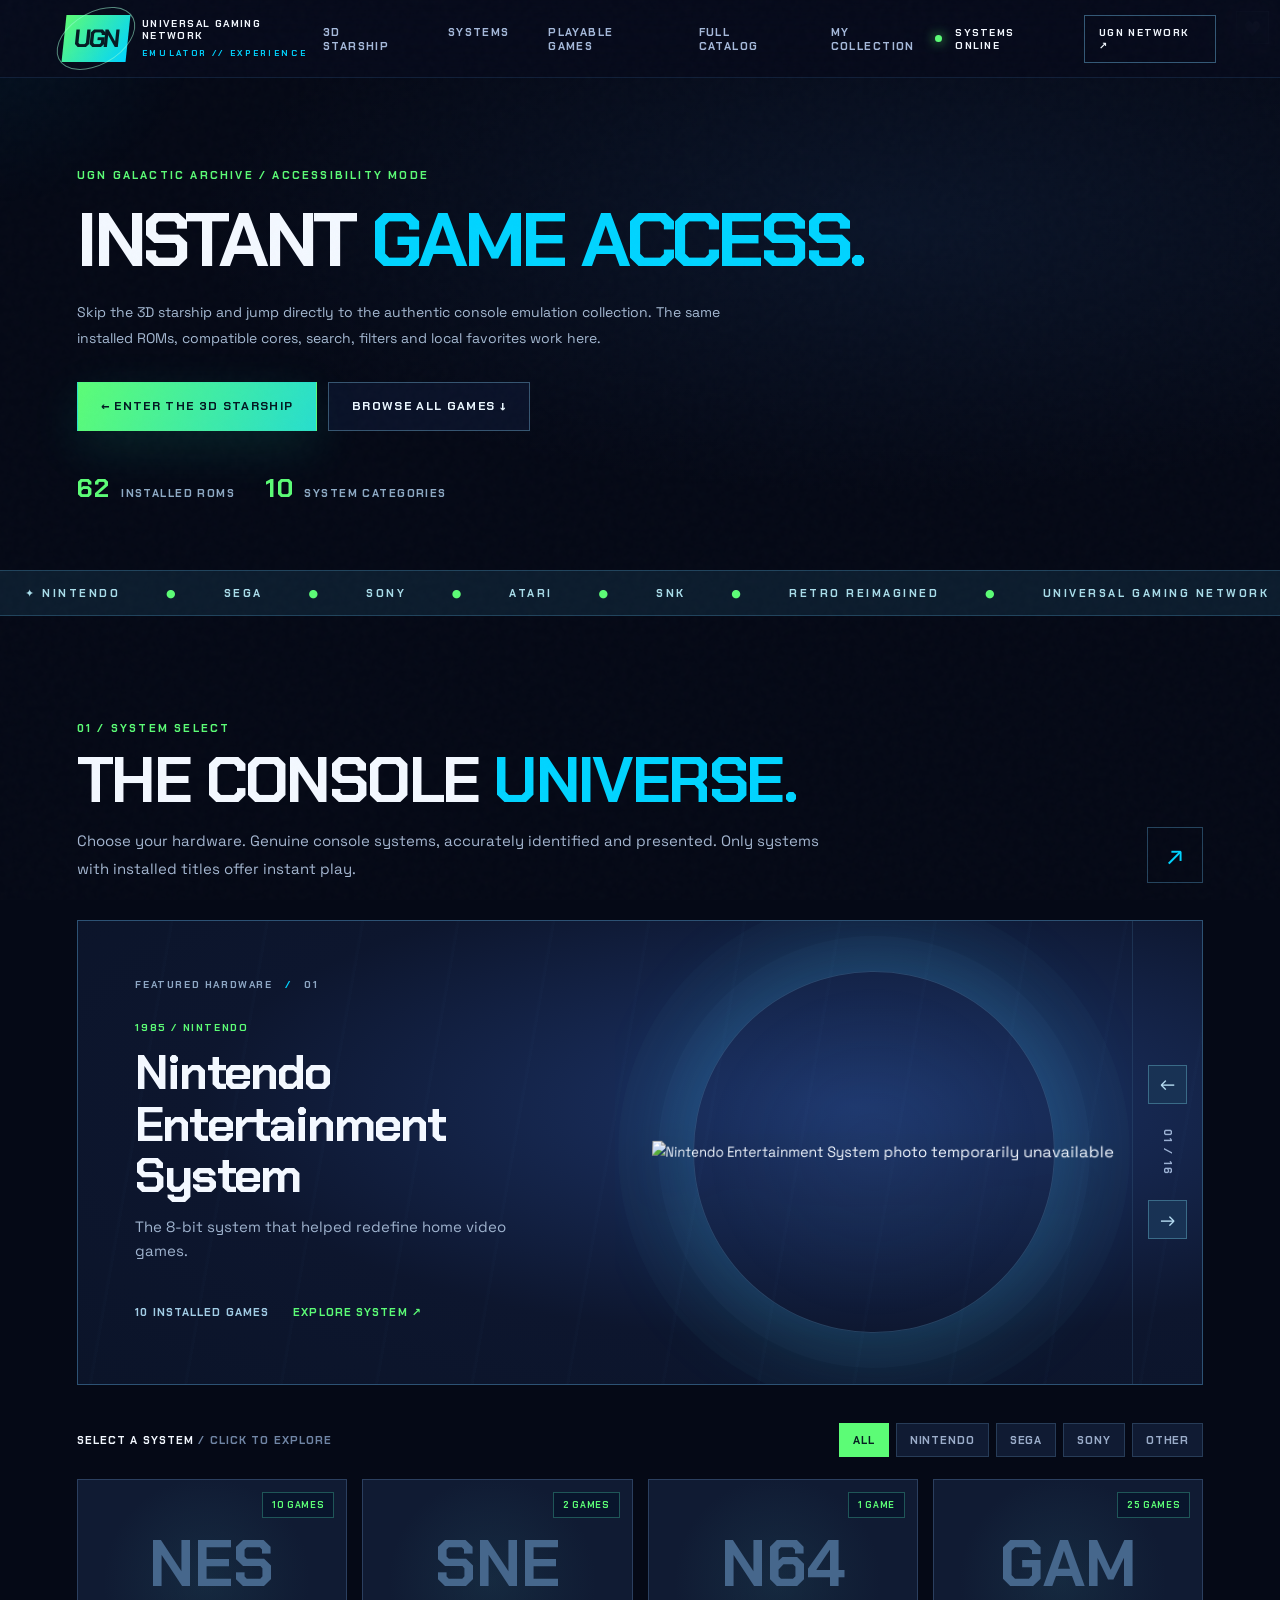
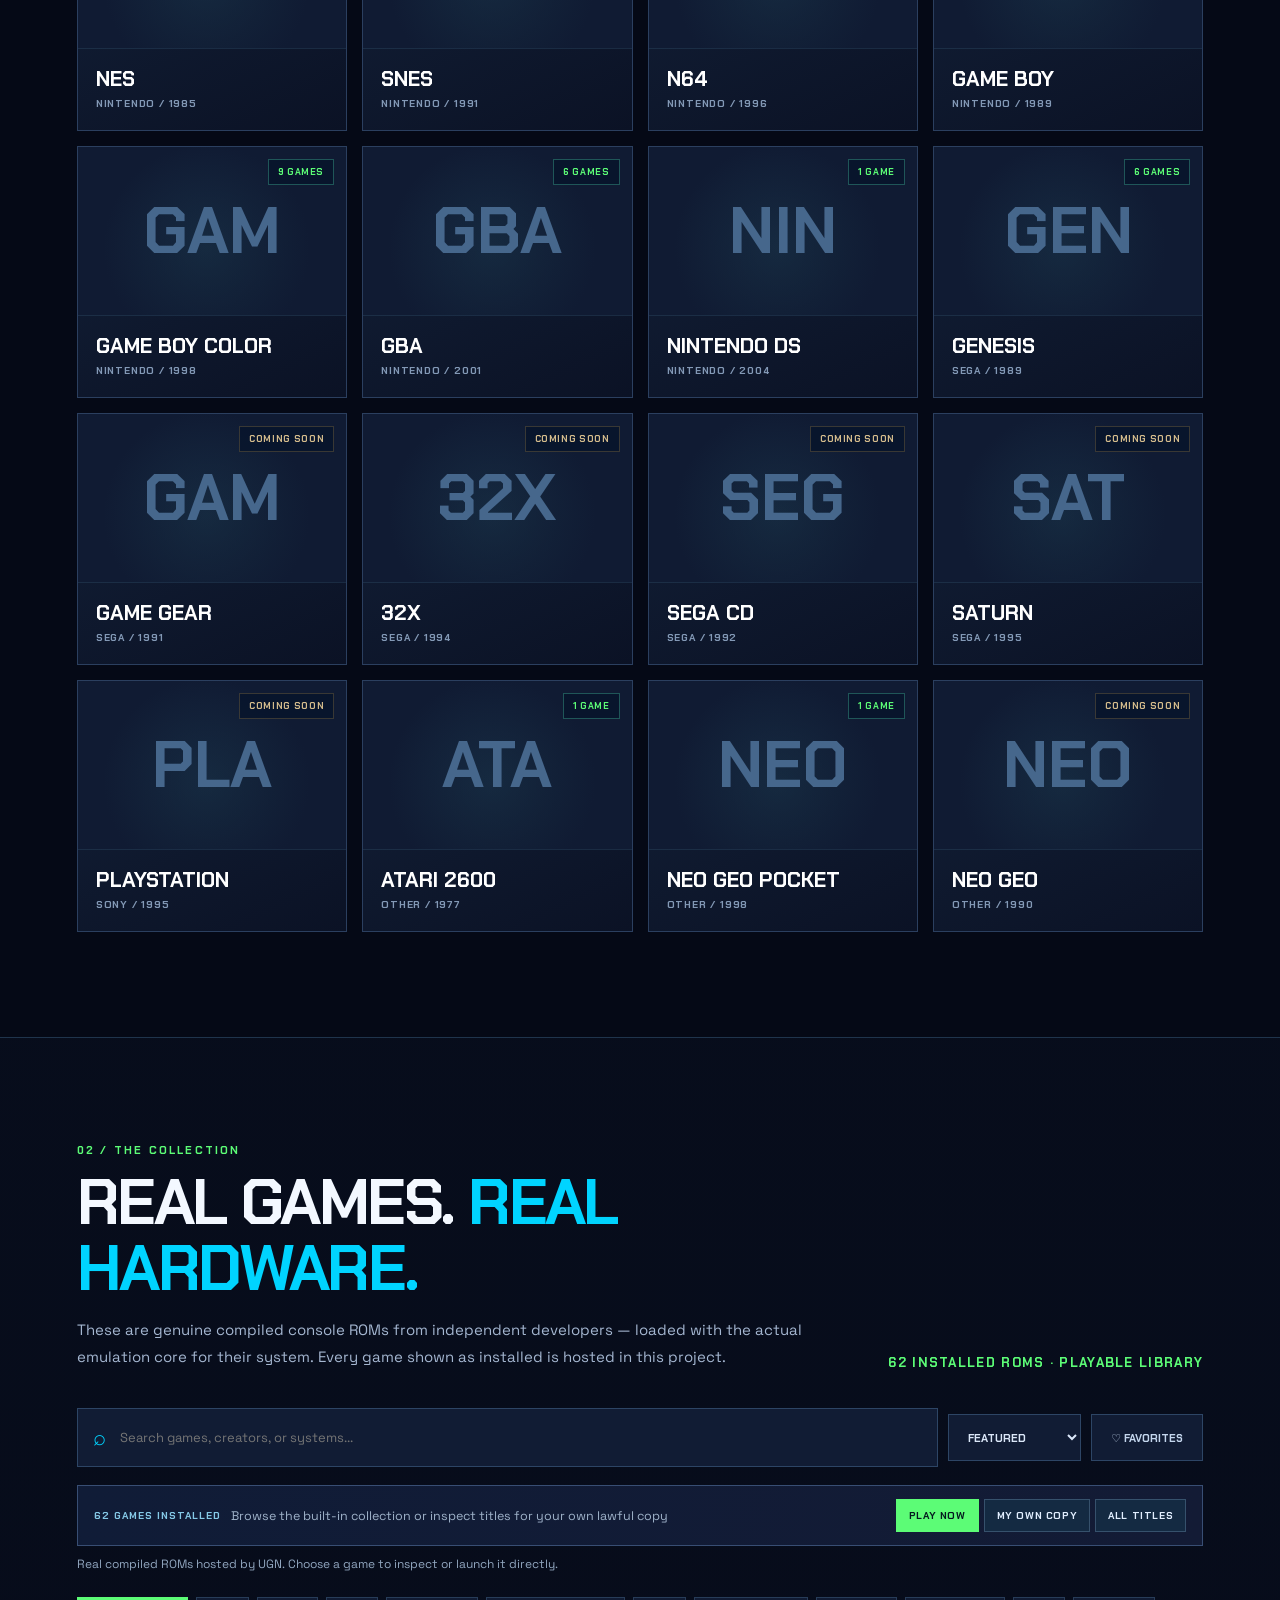
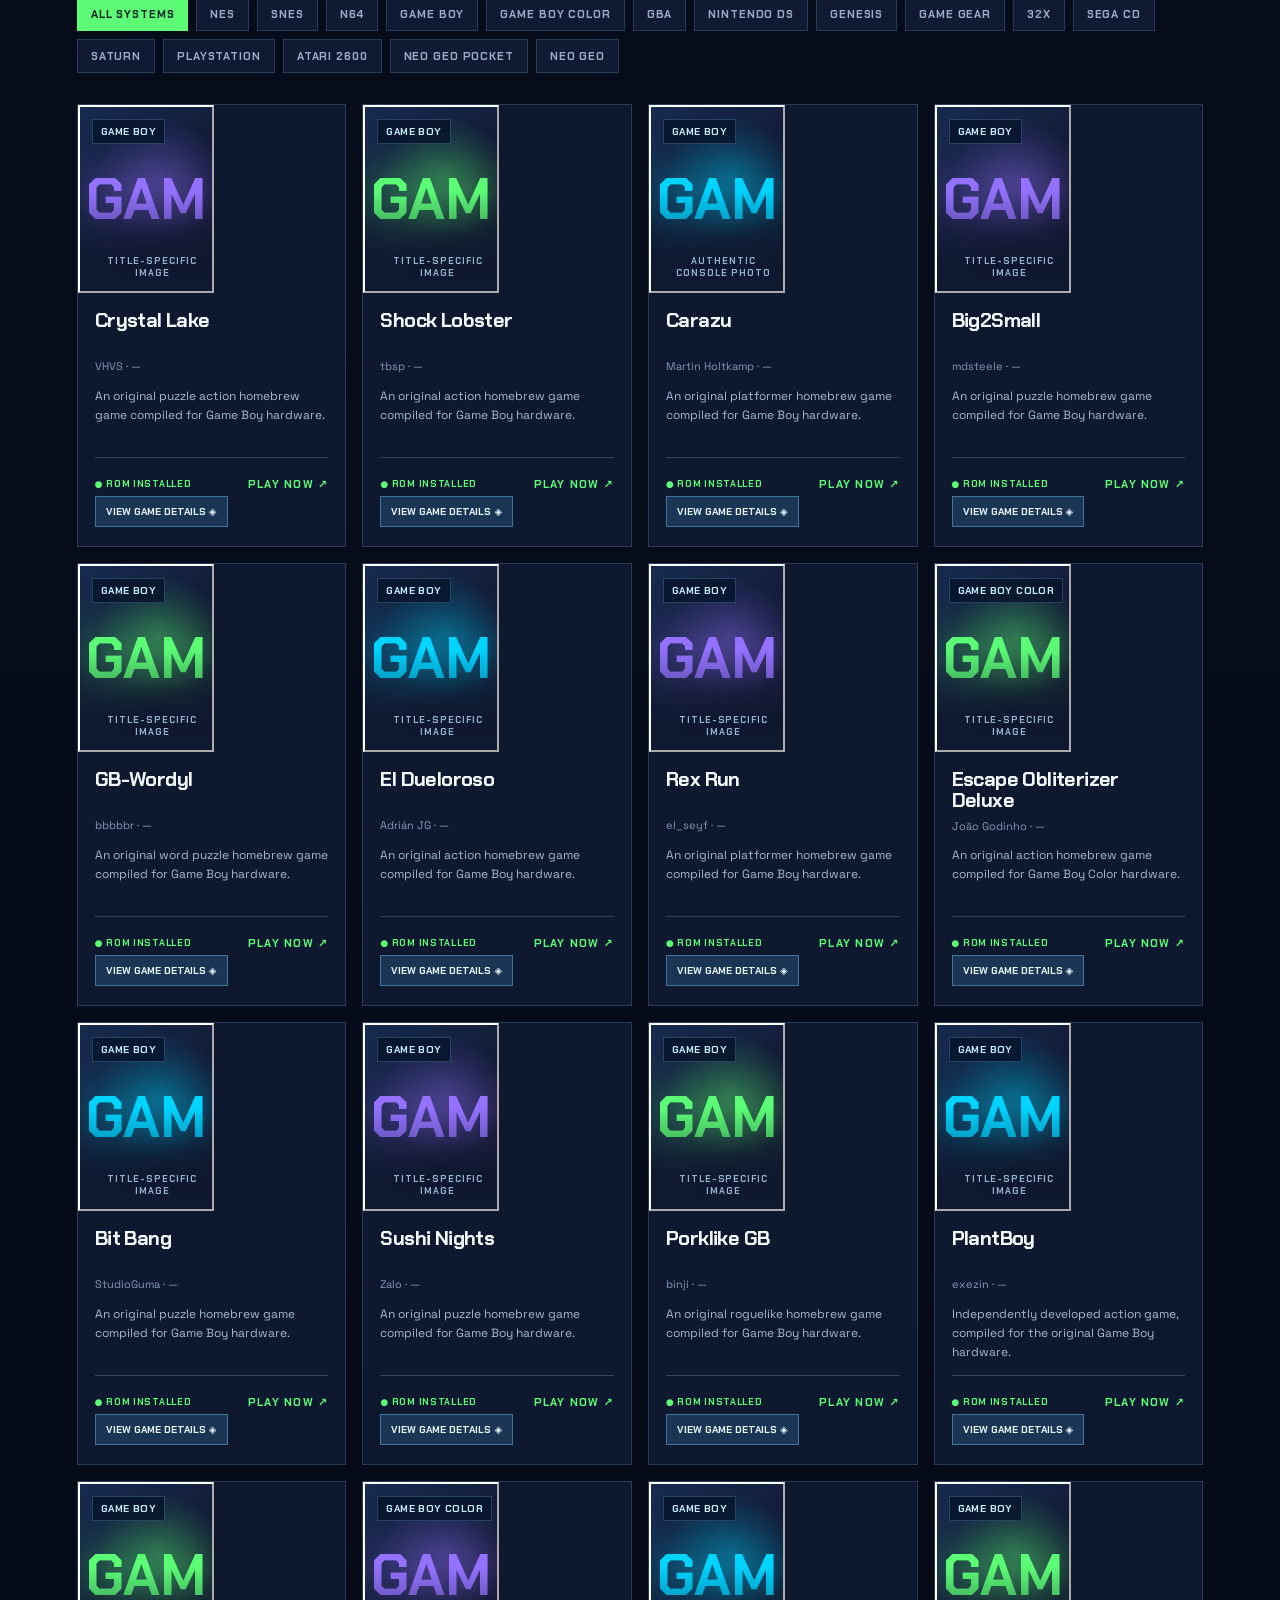
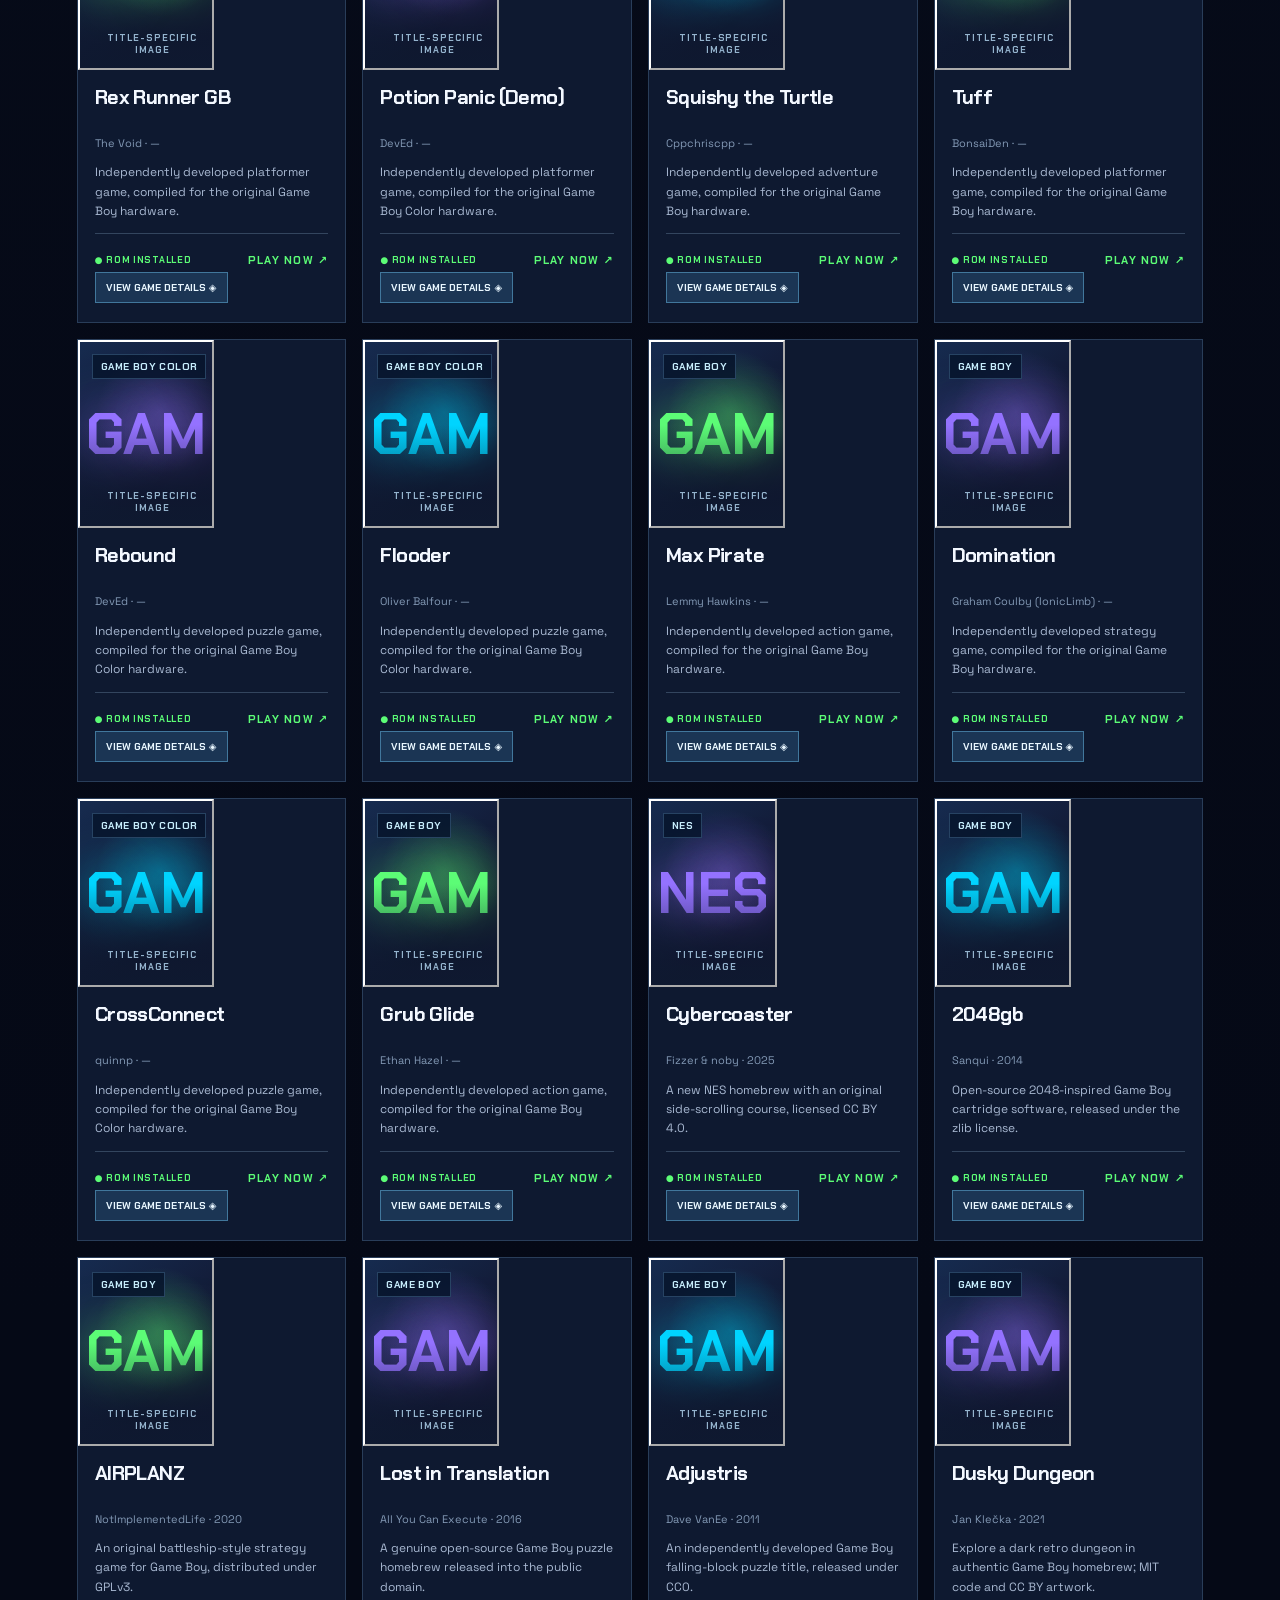
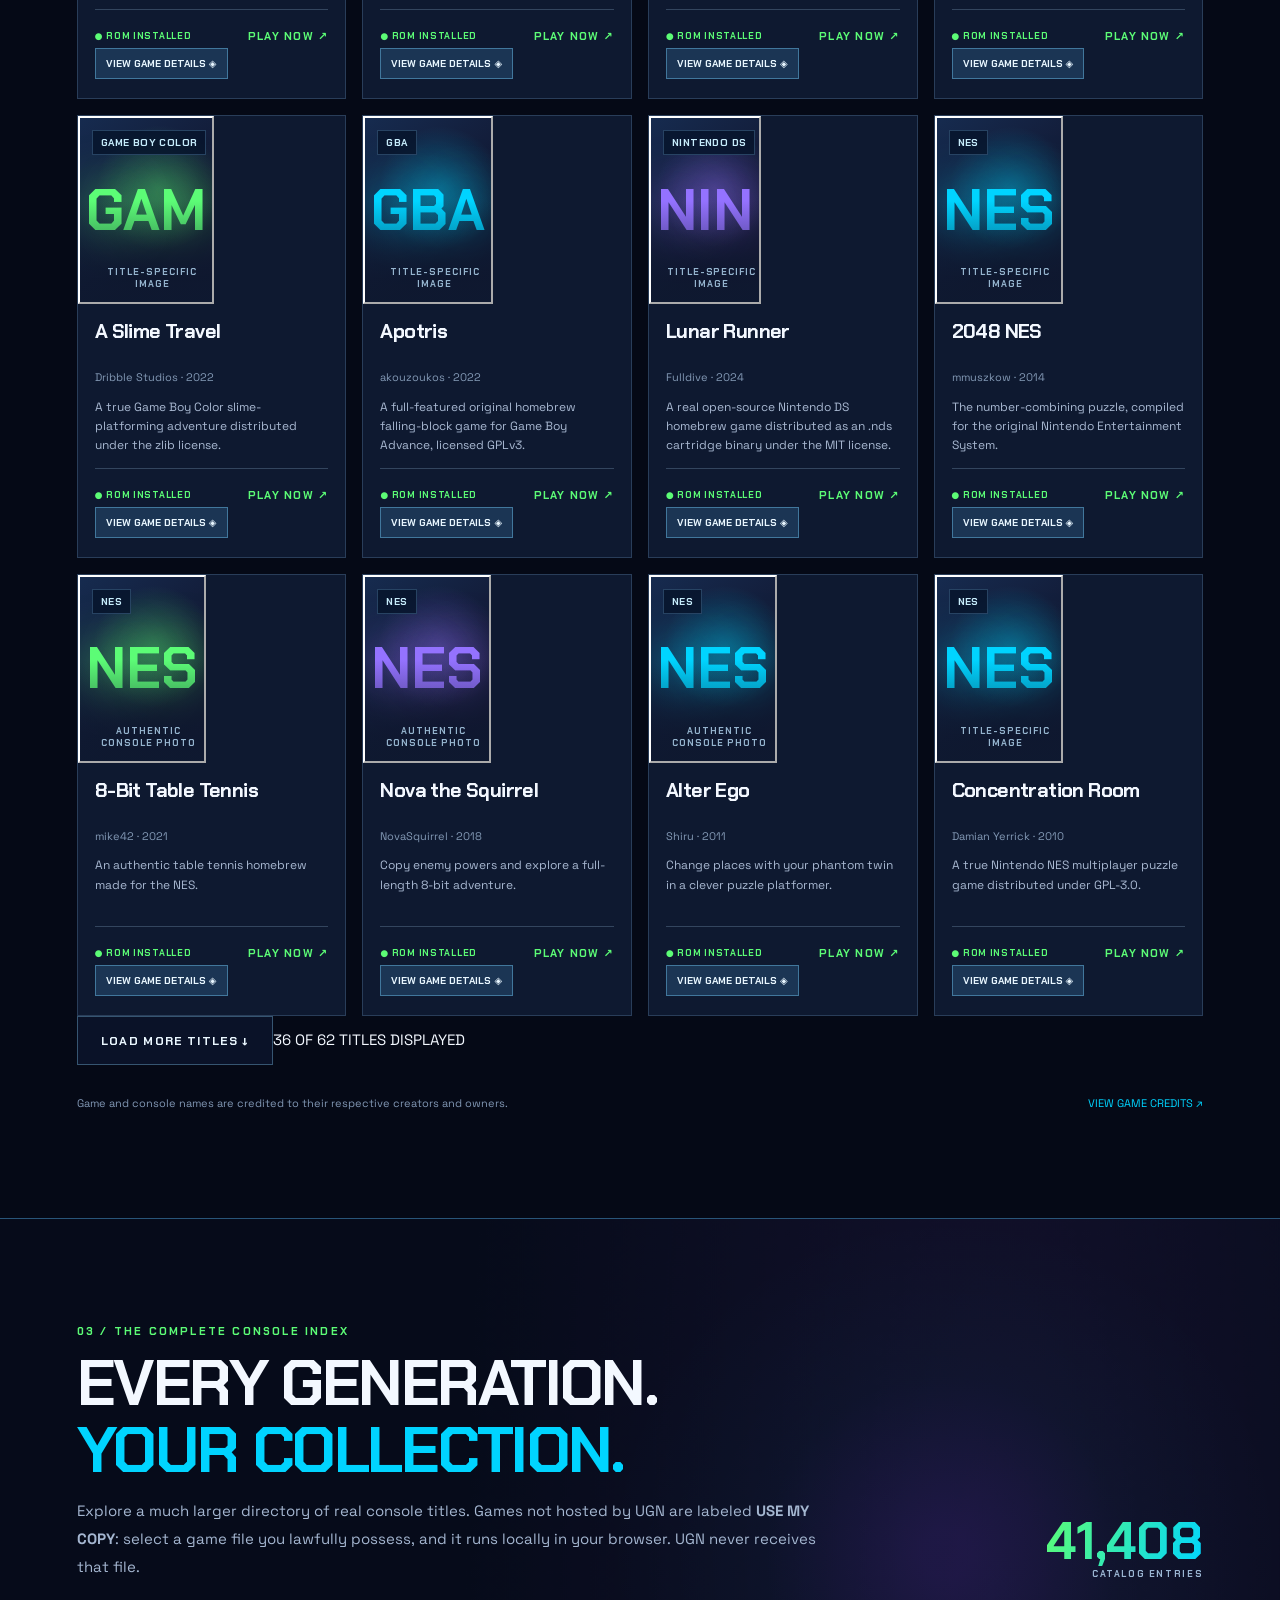
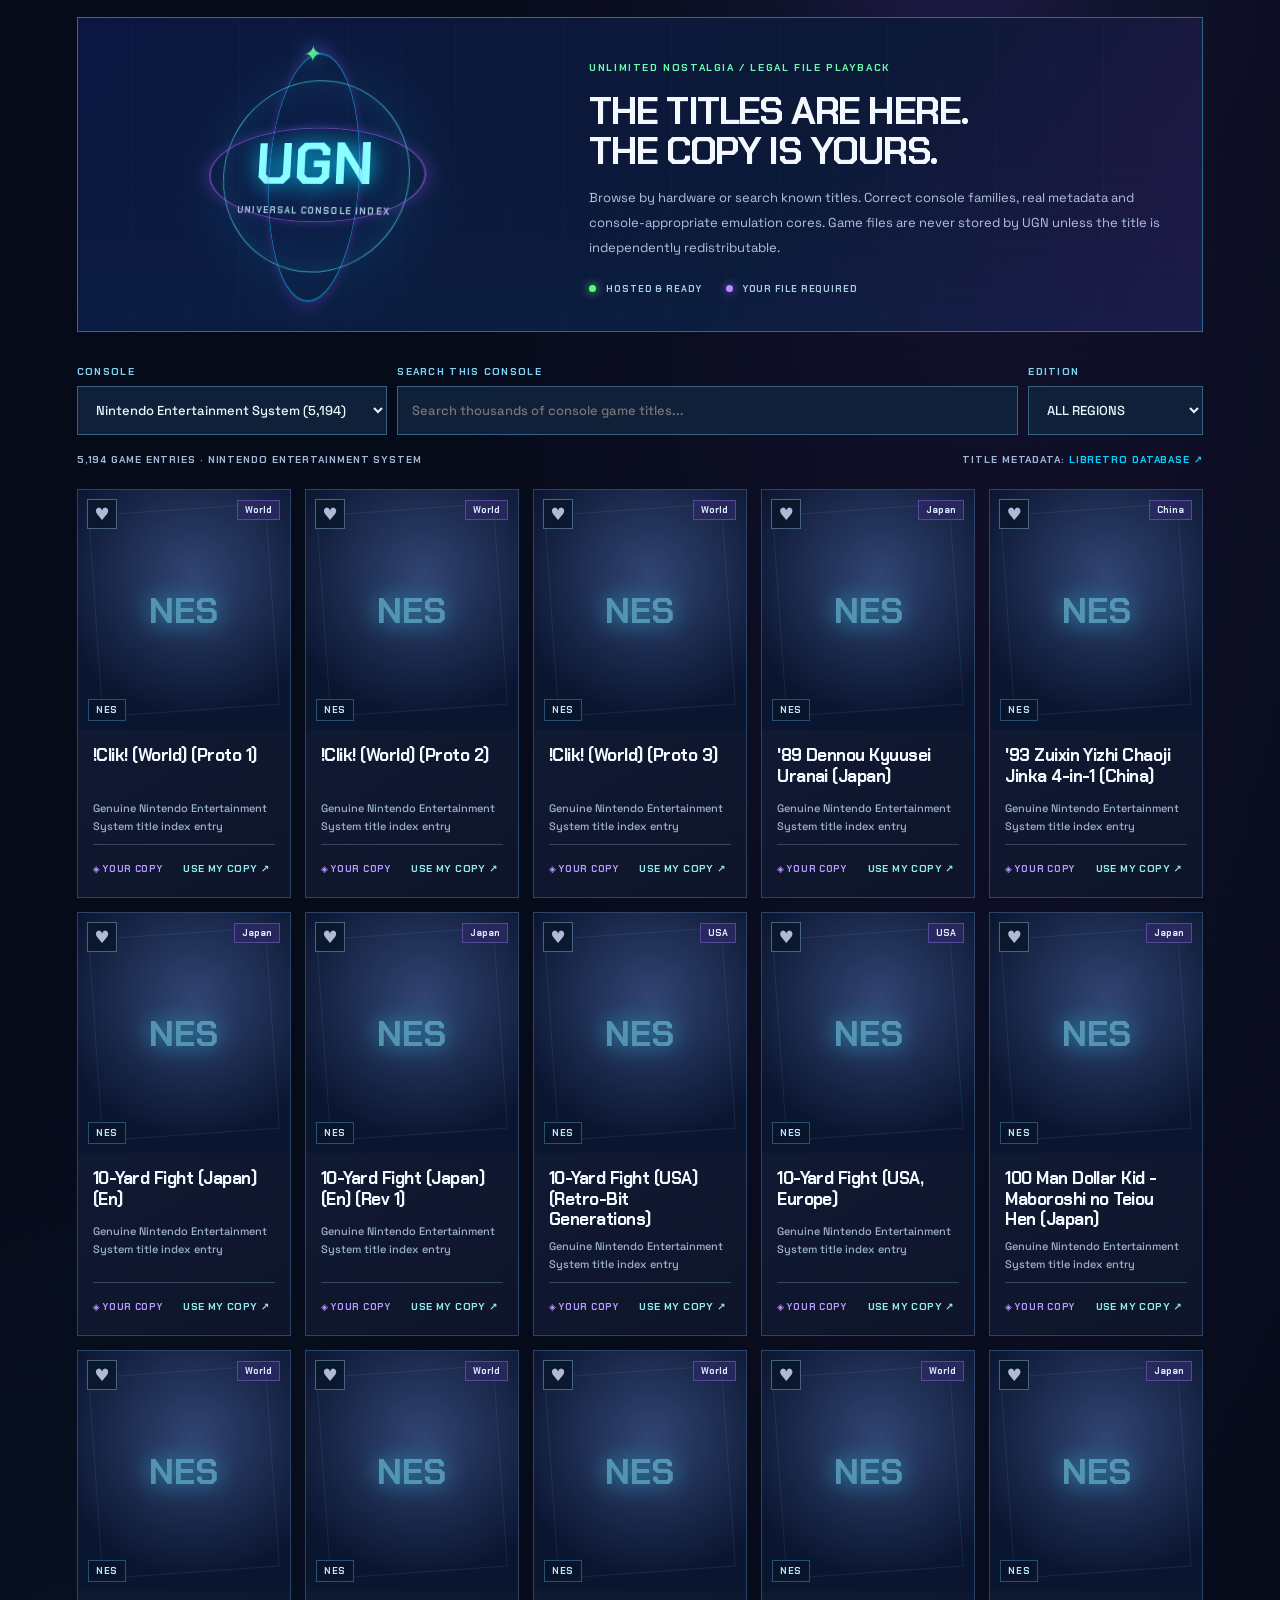
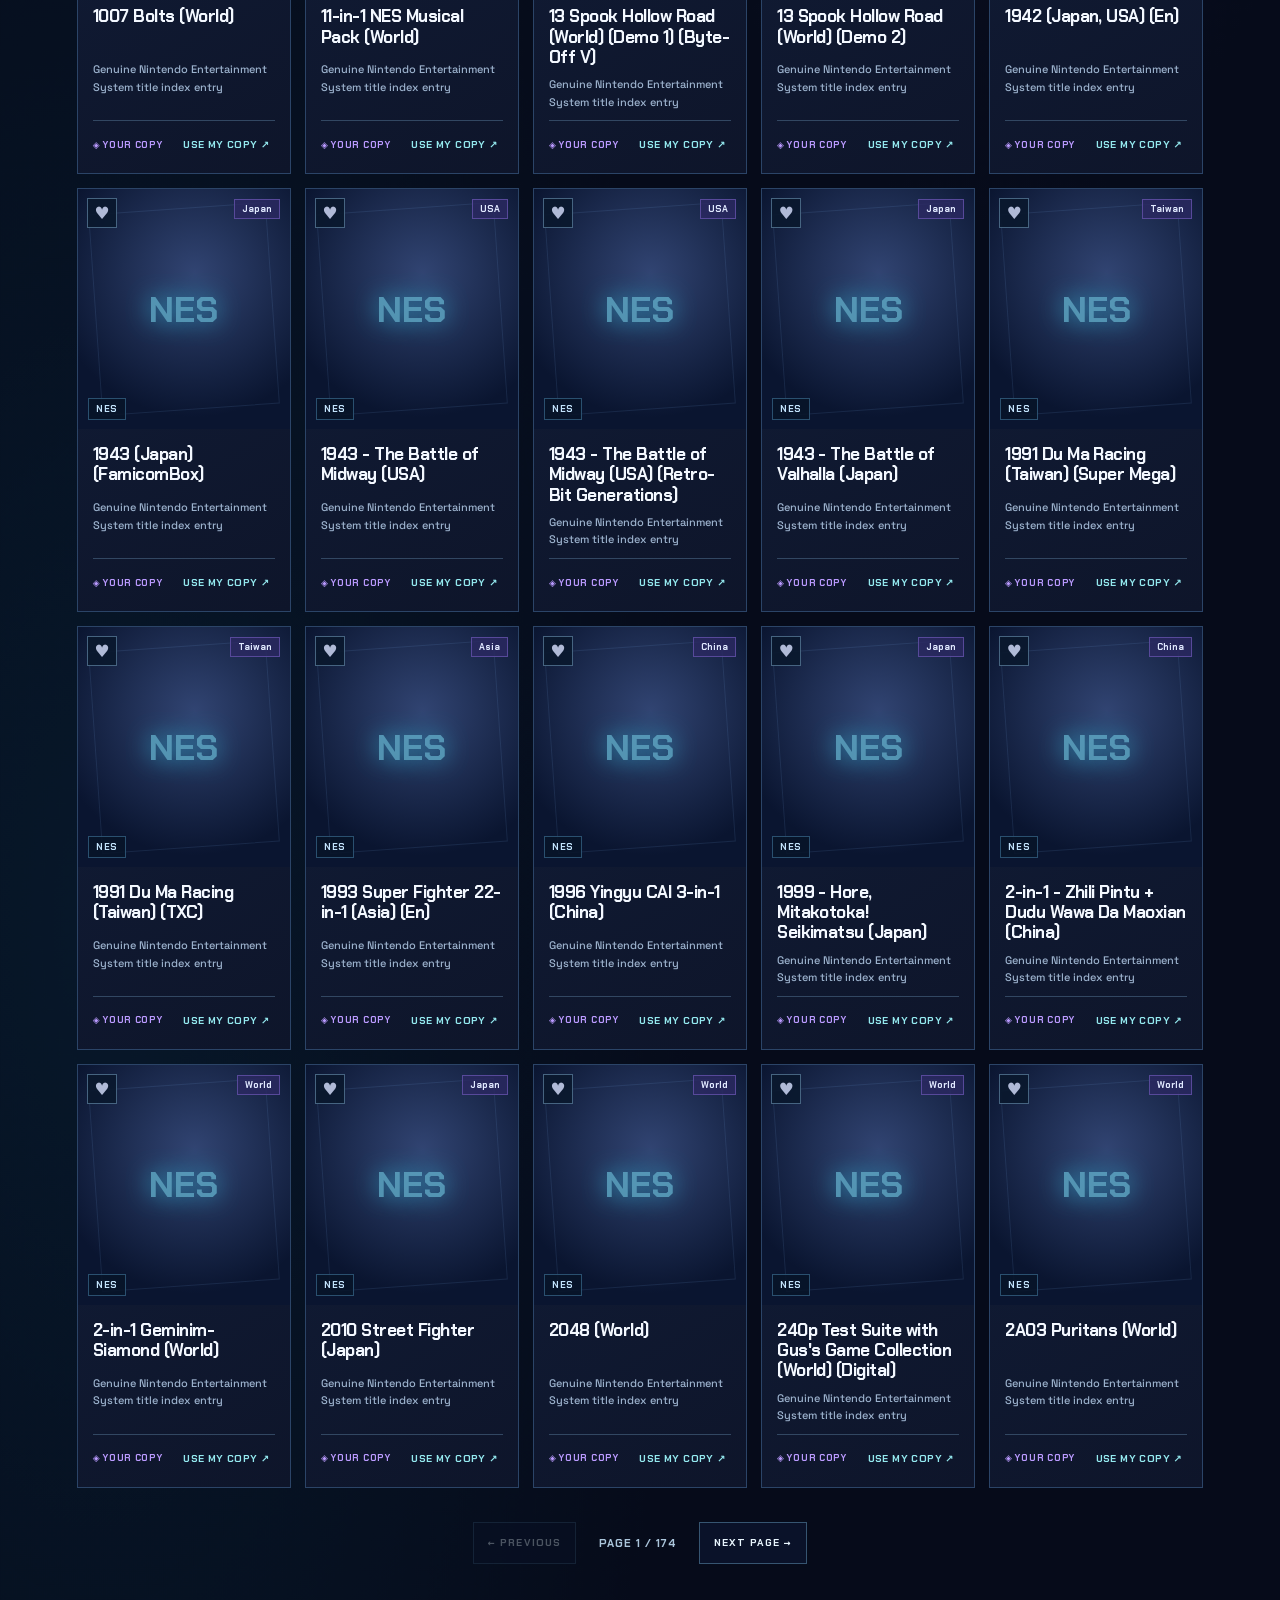
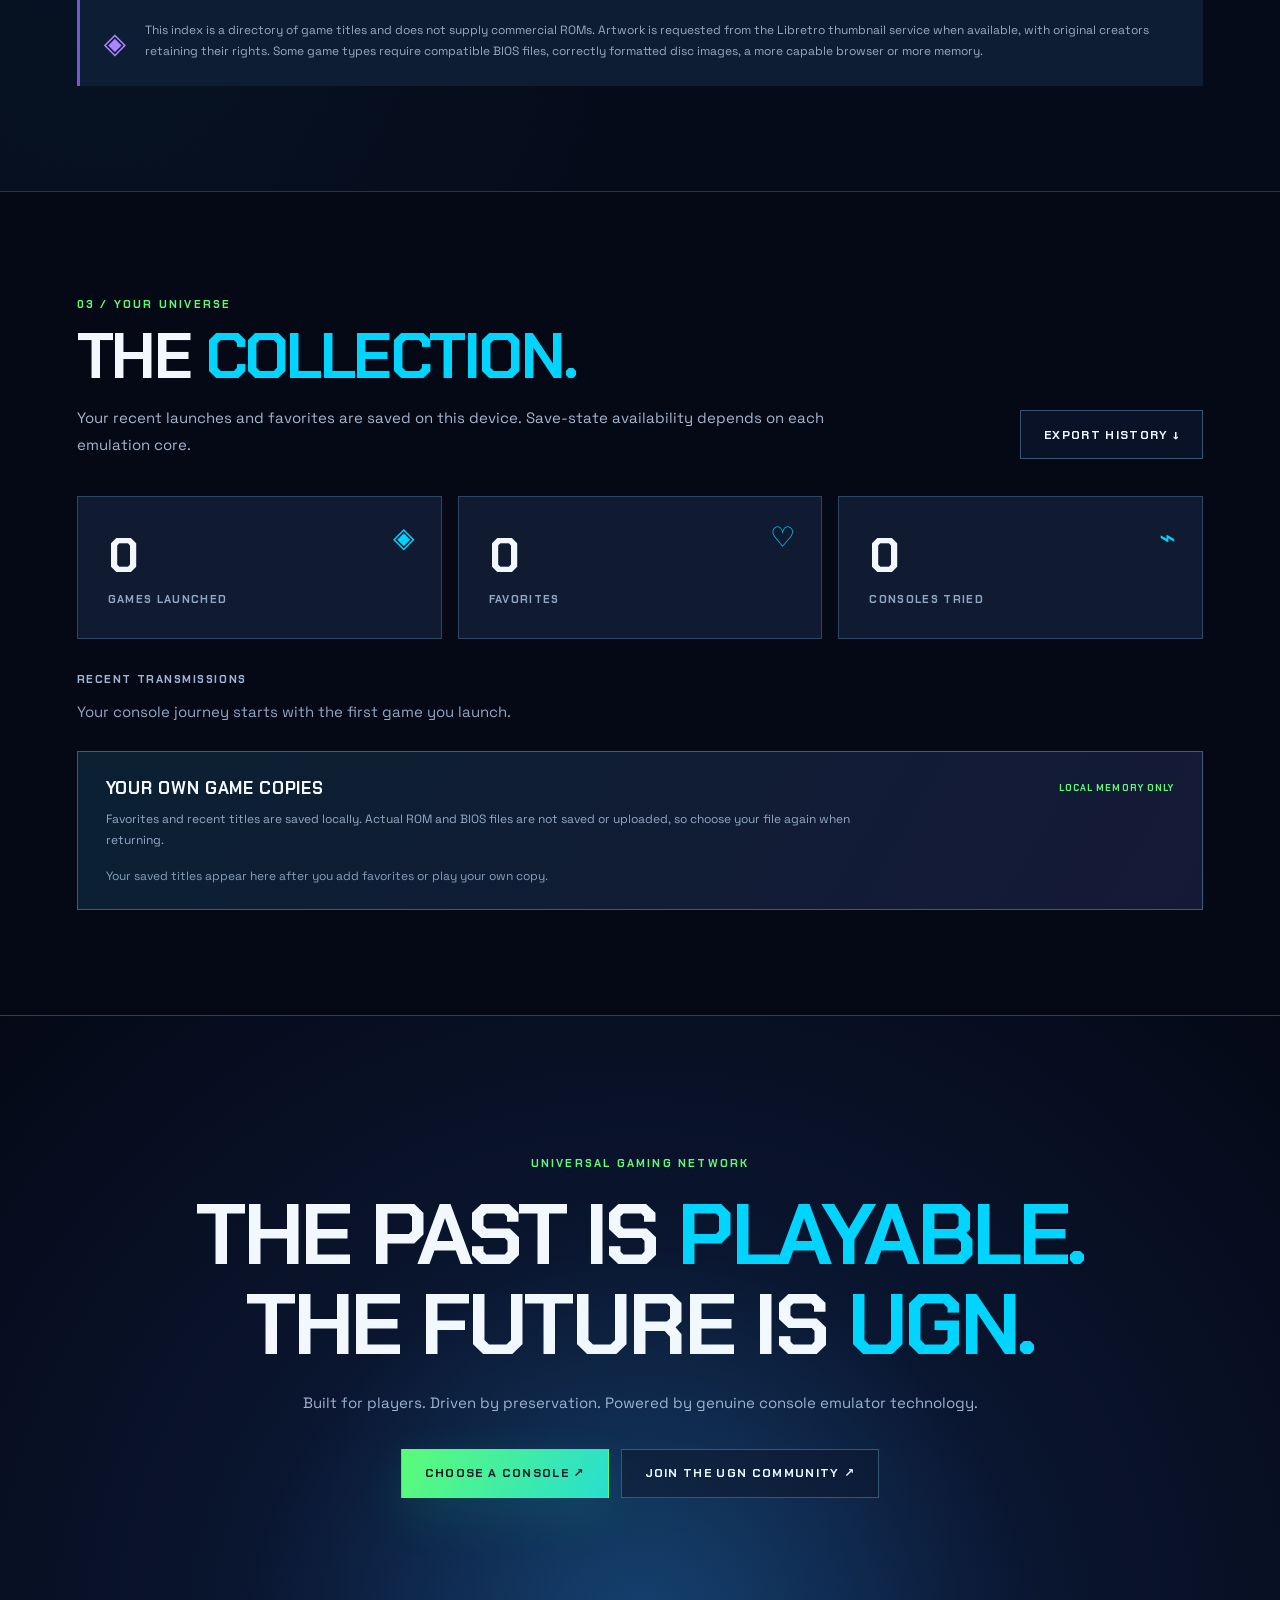
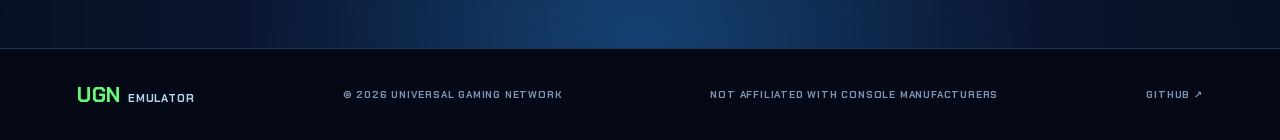
==== commit a8020ea7: "Update UGN Emulator UI and documentation to reflect 62 real console ROMs" ====
--- a/library.html
+++ b/library.html
@@ -5,7 +5,7 @@
 <main><section class="fast-entry" id="home"><div class="section-eyebrow">UGN GALACTIC ARCHIVE / ACCESSIBILITY MODE</div><h1>INSTANT <em>GAME ACCESS.</em></h1><p>Skip the 3D starship and jump directly to the authentic console emulation collection. The same installed ROMs, compatible cores, search, filters and local favorites work here.</p><div class="fast-actions"><a href="./index.html" class="primary-btn">← ENTER THE 3D STARSHIP</a><a href="#library" class="secondary-btn">BROWSE ALL GAMES ↓</a></div><div class="fast-metrics"><span><strong id="hero-games">—</strong> INSTALLED ROMS</span><span><strong id="hero-systems">—</strong> SYSTEM CATEGORIES</span></div></section>
 <div class="marquee"><div class="marquee-track">✦ NINTENDO <span>●</span> SEGA <span>●</span> SONY <span>●</span> ATARI <span>●</span> SNK <span>●</span> RETRO REIMAGINED <span>●</span> UNIVERSAL GAMING NETWORK <span>●</span> NINTENDO <span>●</span> SEGA <span>●</span> SONY <span>●</span> ATARI <span>●</span> SNK <span>●</span> RETRO REIMAGINED <span>●</span> UNIVERSAL GAMING NETWORK <span>●</span></div></div>
 <section class="section" id="systems"><div class="section-top"><div><div class="section-eyebrow">01 / SYSTEM SELECT</div><h2>THE CONSOLE <em>UNIVERSE.</em></h2><p>Choose your hardware. Genuine console systems, accurately identified and presented. Only systems with installed titles offer instant play.</p></div><div class="section-arrow">↗</div></div><div class="system-feature"><div class="feature-info"><div class="feature-breadcrumb">FEATURED HARDWARE <span> / </span> <b id="feature-index">01</b></div><div class="feature-meta" id="feature-era">1985 — NORTH AMERICA</div><h3 id="feature-title">Nintendo Entertainment System</h3><p id="feature-description">The console that changed the industry.</p><div class="feature-footer"><span id="feature-count">CHECKING LIBRARY</span><button class="text-action" id="feature-explore">EXPLORE SYSTEM ↗</button></div></div><div class="feature-image-wrap" id="feature-image-wrap"><div class="feature-halo"></div><img id="feature-image" src="https://commons.wikimedia.org/wiki/Special:FilePath/NES-Console-Set.jpg?width=960" alt="Authentic Nintendo Entertainment System hardware" loading="lazy"></div><div class="feature-rail"><button id="feature-prev" aria-label="Previous console">←</button><span id="feature-position">01 / 16</span><button id="feature-next" aria-label="Next console">→</button></div></div><div class="system-toolbar"><span>SELECT A SYSTEM <span class="muted">/ CLICK TO EXPLORE</span></span><div class="system-filter"><button class="sys-filter active" data-maker="all">ALL</button><button class="sys-filter" data-maker="Nintendo">NINTENDO</button><button class="sys-filter" data-maker="Sega">SEGA</button><button class="sys-filter" data-maker="Sony">SONY</button><button class="sys-filter" data-maker="Other">OTHER</button></div></div><div class="system-grid" id="system-grid"></div></section>
-<section class="section library-section" id="library"><div class="section-top"><div><div class="section-eyebrow">02 / THE COLLECTION</div><h2>REAL GAMES. <em>REAL HARDWARE.</em></h2><p>These are genuine compiled console ROMs from independent developers — loaded with the actual emulation core for their system. Every game shown as installed is hosted in this project.</p></div><div class="library-count" id="library-count">VERIFYING LIBRARY…</div></div><div class="library-tools"><label class="search"><span>⌕</span><input id="game-search" type="search" placeholder="Search games, creators, or systems..." autocomplete="off" aria-label="Search games"></label><select id="game-sort" aria-label="Sort games"><option value="featured">FEATURED</option><option value="az">TITLE A — Z</option><option value="year">RELEASE YEAR</option><option value="system">CONSOLE</option></select><button class="filter-favorites" id="show-favorites" aria-pressed="false">♡ FAVORITES</button></div><div class="personal-filter" id="catalog-mode-select"><div><span class="catalog-status" id="catalog-status">40 LICENSED TITLES ONLINE</span><small>Browse the built-in collection or inspect titles for your own lawful copy</small></div><div class="personal-buttons" role="group" aria-label="Library title availability"><button class="active" id="view-hosted" aria-pressed="true">PLAY NOW</button><button id="view-personal" aria-pressed="false">MY OWN COPY</button><button id="view-everything" aria-pressed="false">ALL TITLES</button></div></div><p class="catalog-notice" id="catalog-notice">Real compiled ROMs hosted by UGN. Choose a game to inspect or launch it directly.</p><div class="platform-pills" id="platform-pills"></div><div id="game-grid" class="game-grid" aria-live="polite"></div><div class="load-more-row"><button id="load-more-games" class="secondary-btn" hidden>LOAD MORE TITLES ↓</button><span id="catalog-page-meta"></span></div><div id="empty-state" class="empty-state" hidden><span>◎</span><h3>NO SIGNAL IN THIS SECTOR</h3><p>Try another console or search term. Only installed, redistributable games appear in the playable library.</p><button id="reset-filters" class="secondary-btn">RESET FILTERS</button></div><div class="library-footer"><span>Game and console names are credited to their respective creators and owners.</span><a href="https://github.com/Universal-Gaming/UGN-Emulator/blob/main/CREDITS.md" target="_blank" rel="noopener noreferrer">VIEW GAME CREDITS ↗</a></div></section>
+<section class="section library-section" id="library"><div class="section-top"><div><div class="section-eyebrow">02 / THE COLLECTION</div><h2>REAL GAMES. <em>REAL HARDWARE.</em></h2><p>These are genuine compiled console ROMs from independent developers — loaded with the actual emulation core for their system. Every game shown as installed is hosted in this project.</p></div><div class="library-count" id="library-count">VERIFYING LIBRARY…</div></div><div class="library-tools"><label class="search"><span>⌕</span><input id="game-search" type="search" placeholder="Search games, creators, or systems..." autocomplete="off" aria-label="Search games"></label><select id="game-sort" aria-label="Sort games"><option value="featured">FEATURED</option><option value="az">TITLE A — Z</option><option value="year">RELEASE YEAR</option><option value="system">CONSOLE</option></select><button class="filter-favorites" id="show-favorites" aria-pressed="false">♡ FAVORITES</button></div><div class="personal-filter" id="catalog-mode-select"><div><span class="catalog-status" id="catalog-status">62 LICENSED TITLES ONLINE</span><small>Browse the built-in collection or inspect titles for your own lawful copy</small></div><div class="personal-buttons" role="group" aria-label="Library title availability"><button class="active" id="view-hosted" aria-pressed="true">PLAY NOW</button><button id="view-personal" aria-pressed="false">MY OWN COPY</button><button id="view-everything" aria-pressed="false">ALL TITLES</button></div></div><p class="catalog-notice" id="catalog-notice">Real compiled ROMs hosted by UGN. Choose a game to inspect or launch it directly.</p><div class="platform-pills" id="platform-pills"></div><div id="game-grid" class="game-grid" aria-live="polite"></div><div class="load-more-row"><button id="load-more-games" class="secondary-btn" hidden>LOAD MORE TITLES ↓</button><span id="catalog-page-meta"></span></div><div id="empty-state" class="empty-state" hidden><span>◎</span><h3>NO SIGNAL IN THIS SECTOR</h3><p>Try another console or search term. Only installed, redistributable games appear in the playable library.</p><button id="reset-filters" class="secondary-btn">RESET FILTERS</button></div><div class="library-footer"><span>Game and console names are credited to their respective creators and owners.</span><a href="https://github.com/Universal-Gaming/UGN-Emulator/blob/main/CREDITS.md" target="_blank" rel="noopener noreferrer">VIEW GAME CREDITS ↗</a></div></section>
 <section class="section full-index-section" id="all-games" aria-label="Complete retro console game catalog">
   <div class="index-halo" aria-hidden="true"></div>
   <div class="section-top"><div><div class="section-eyebrow">03 / THE COMPLETE CONSOLE INDEX</div><h2>EVERY GENERATION.<br><em>YOUR COLLECTION.</em></h2><p>Explore a much larger directory of real console titles. Games not hosted by UGN are labeled <strong>USE MY COPY</strong>: select a game file you lawfully possess, and it runs locally in your browser. UGN never receives that file.</p></div><div class="index-count"><strong id="full-index-total">SYNCING</strong><span>CATALOG ENTRIES</span></div></div>
